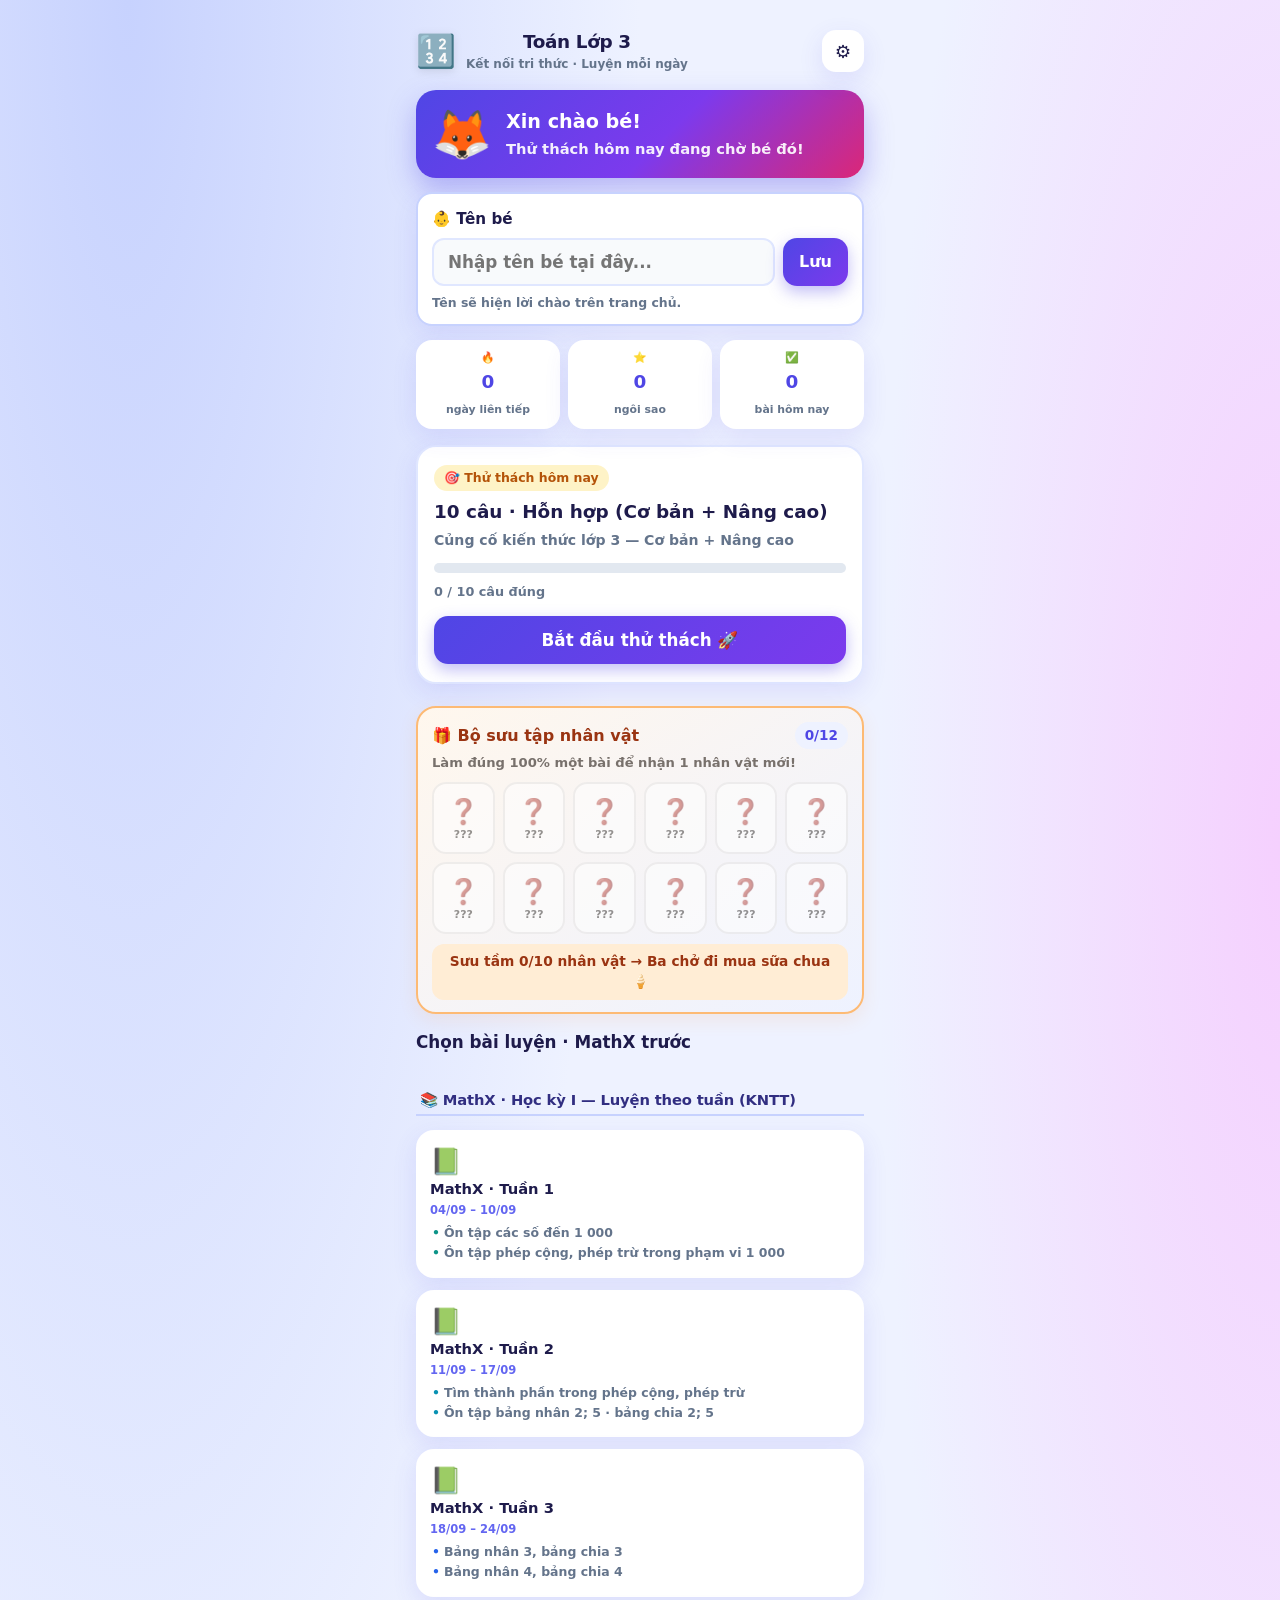
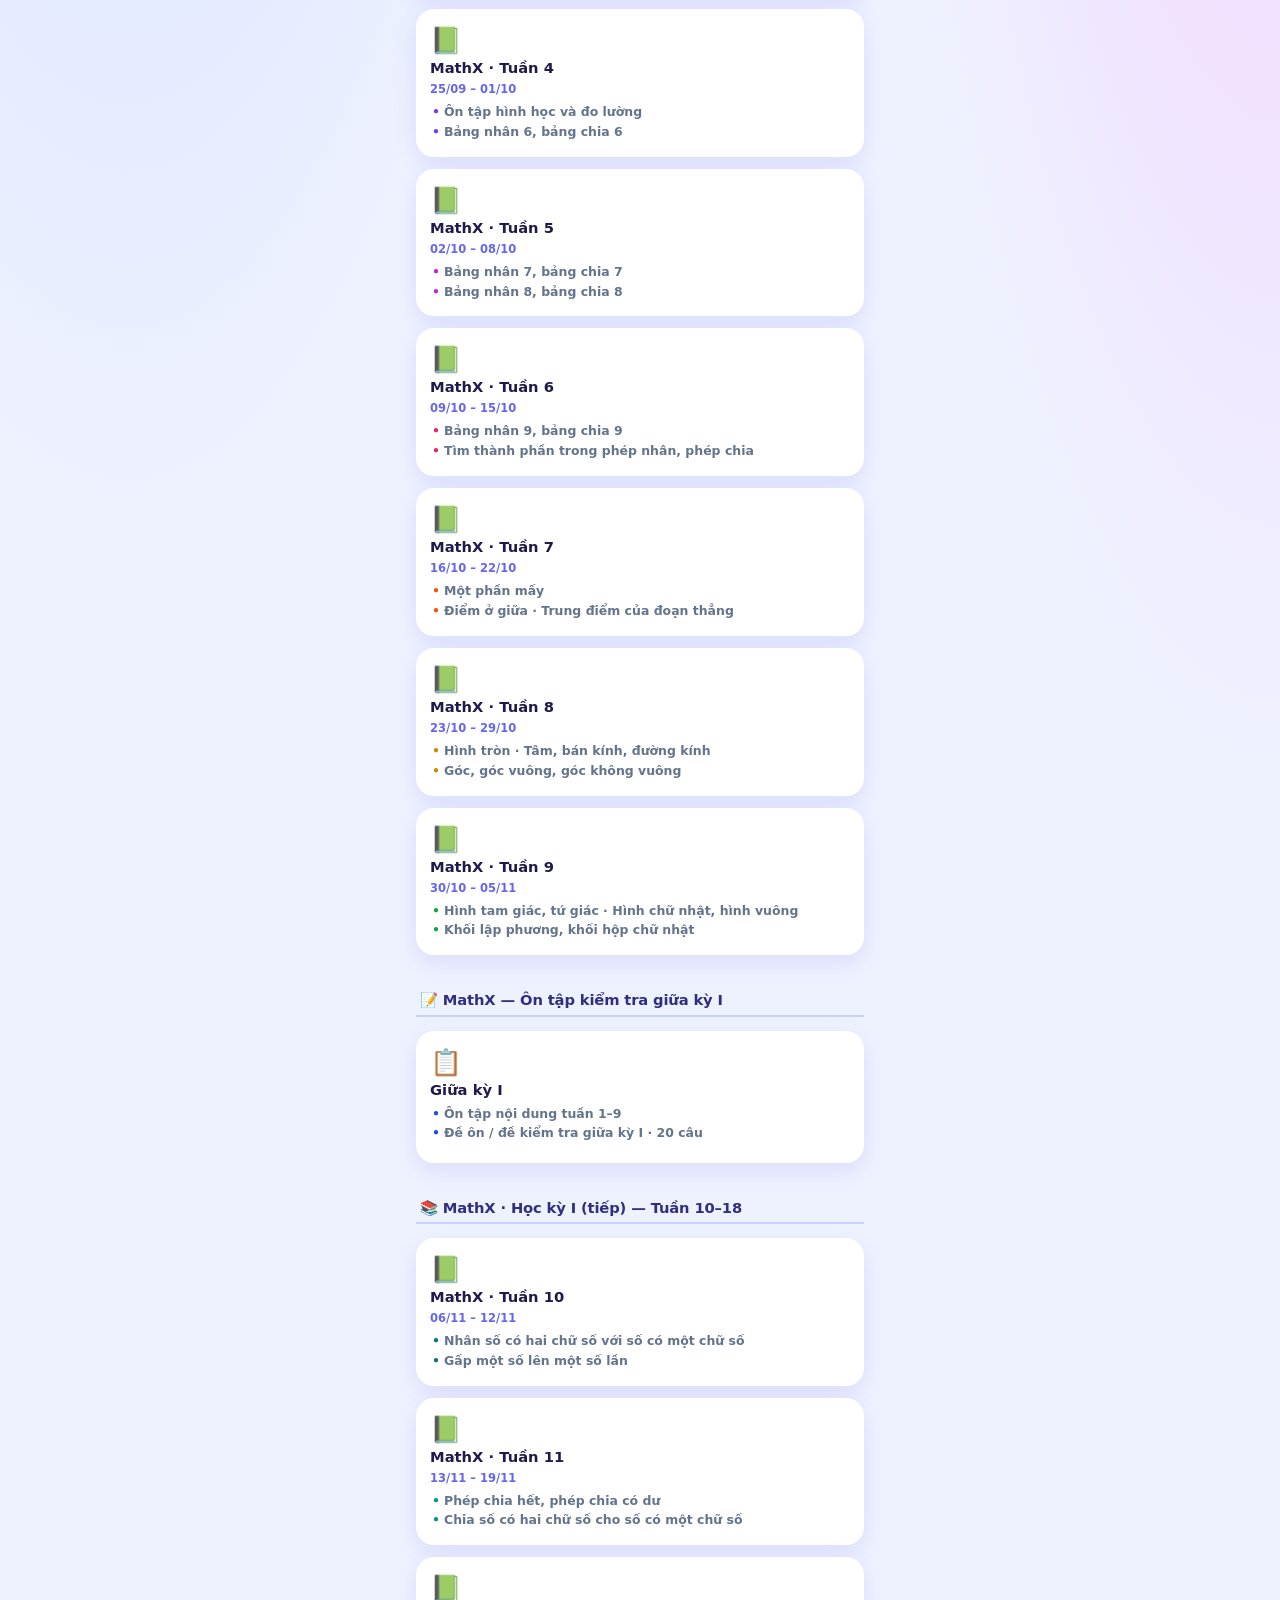
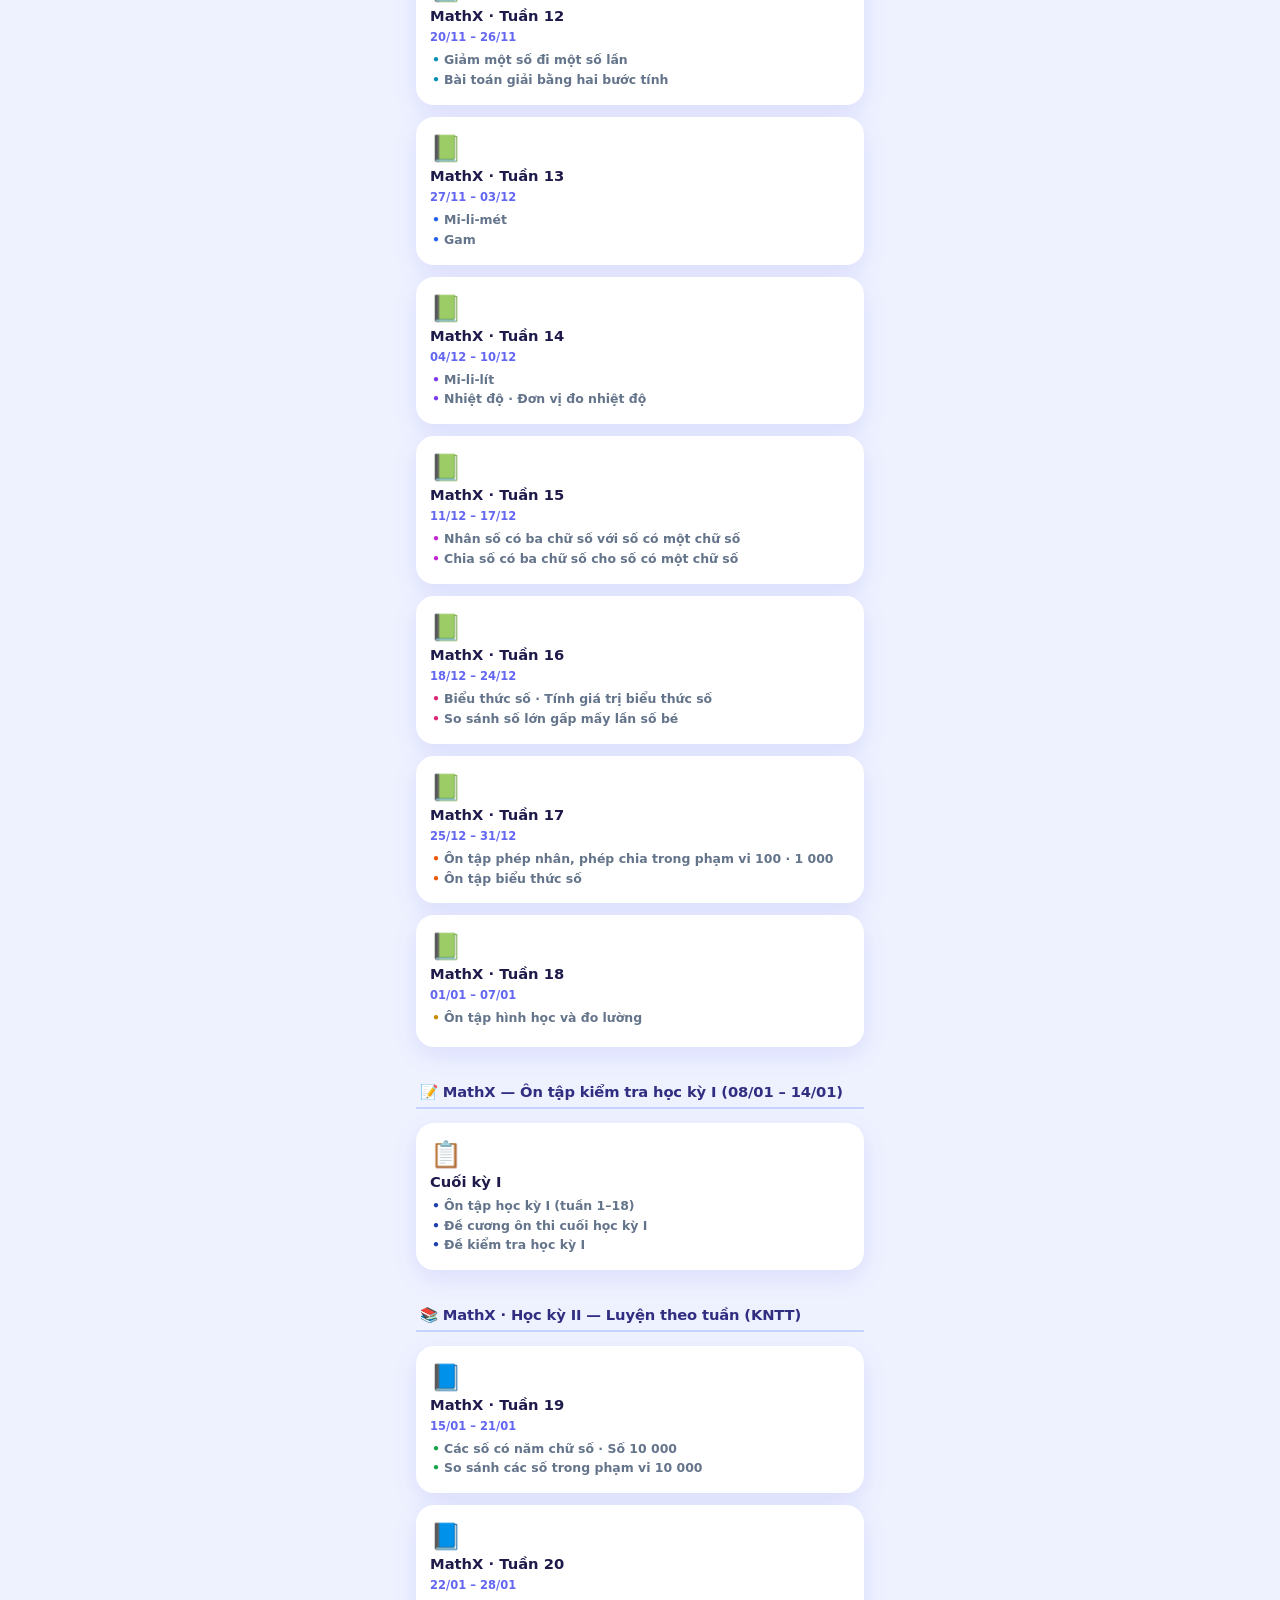
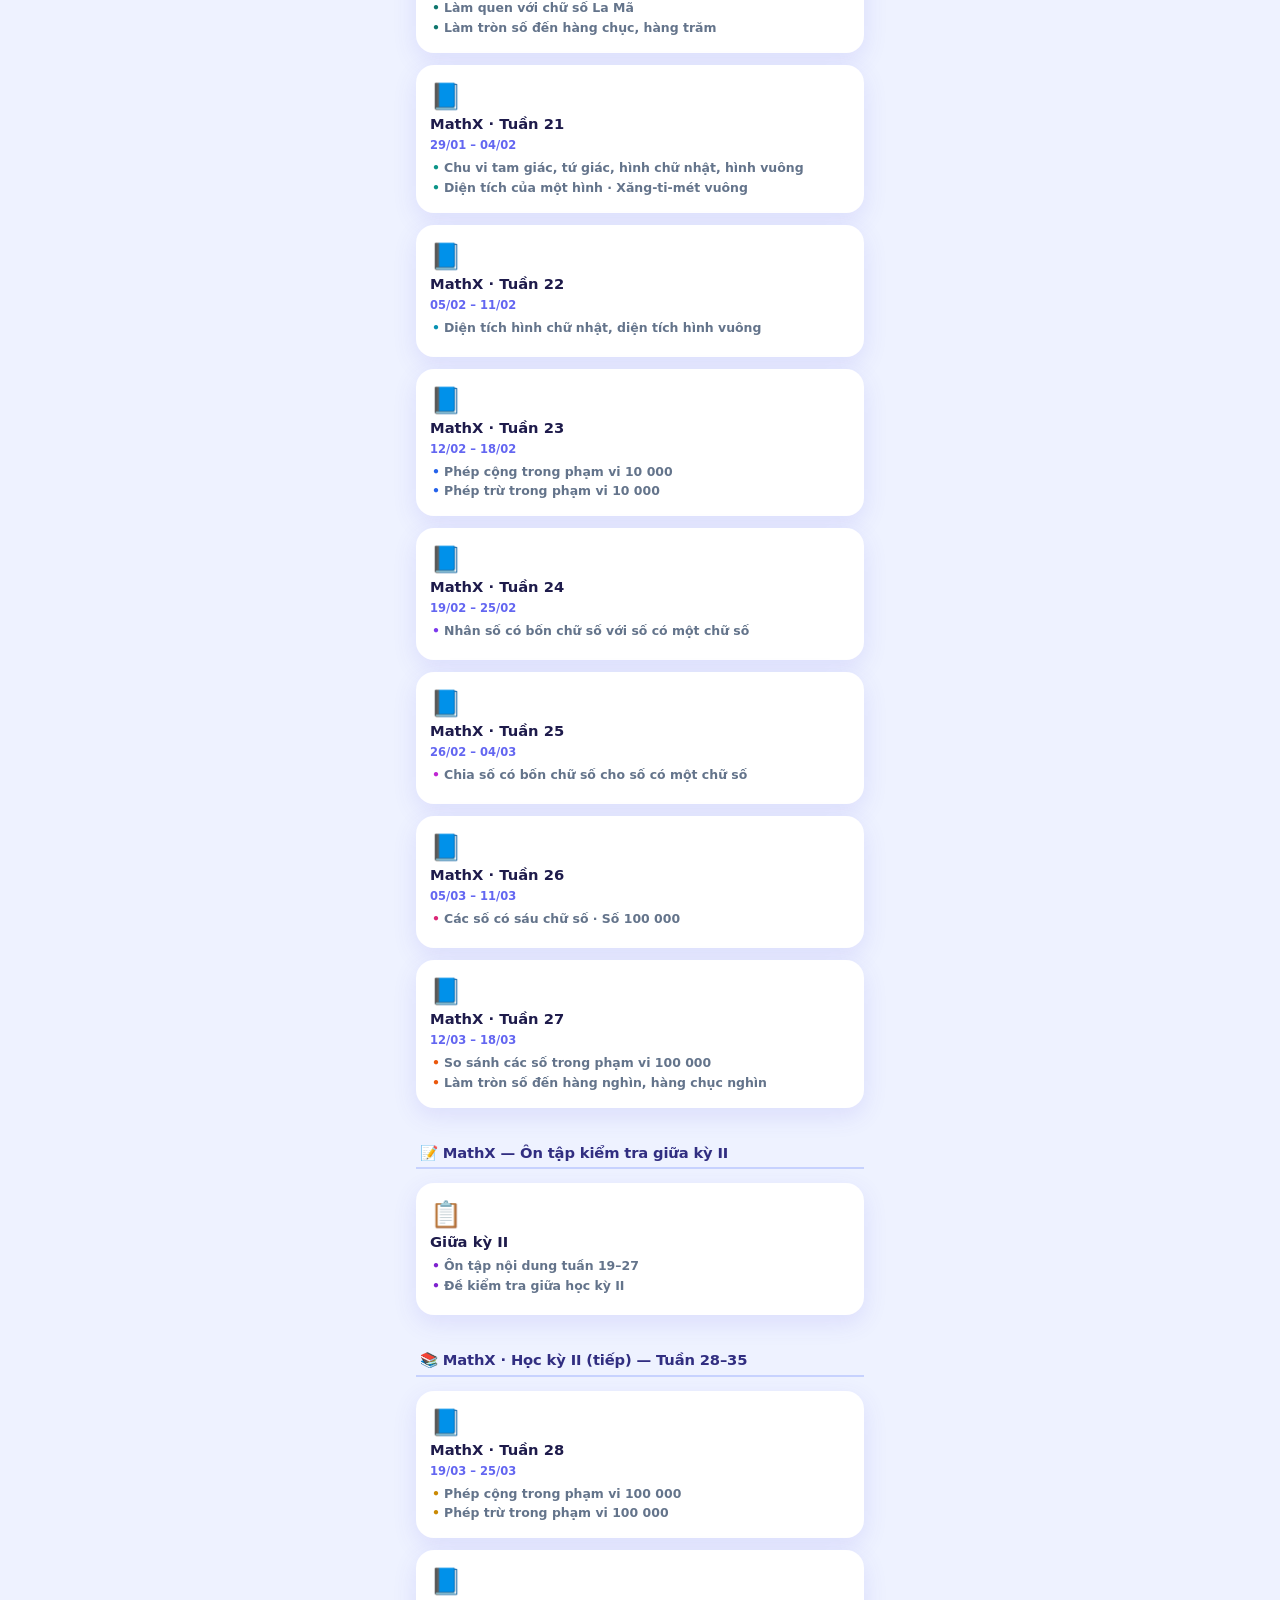
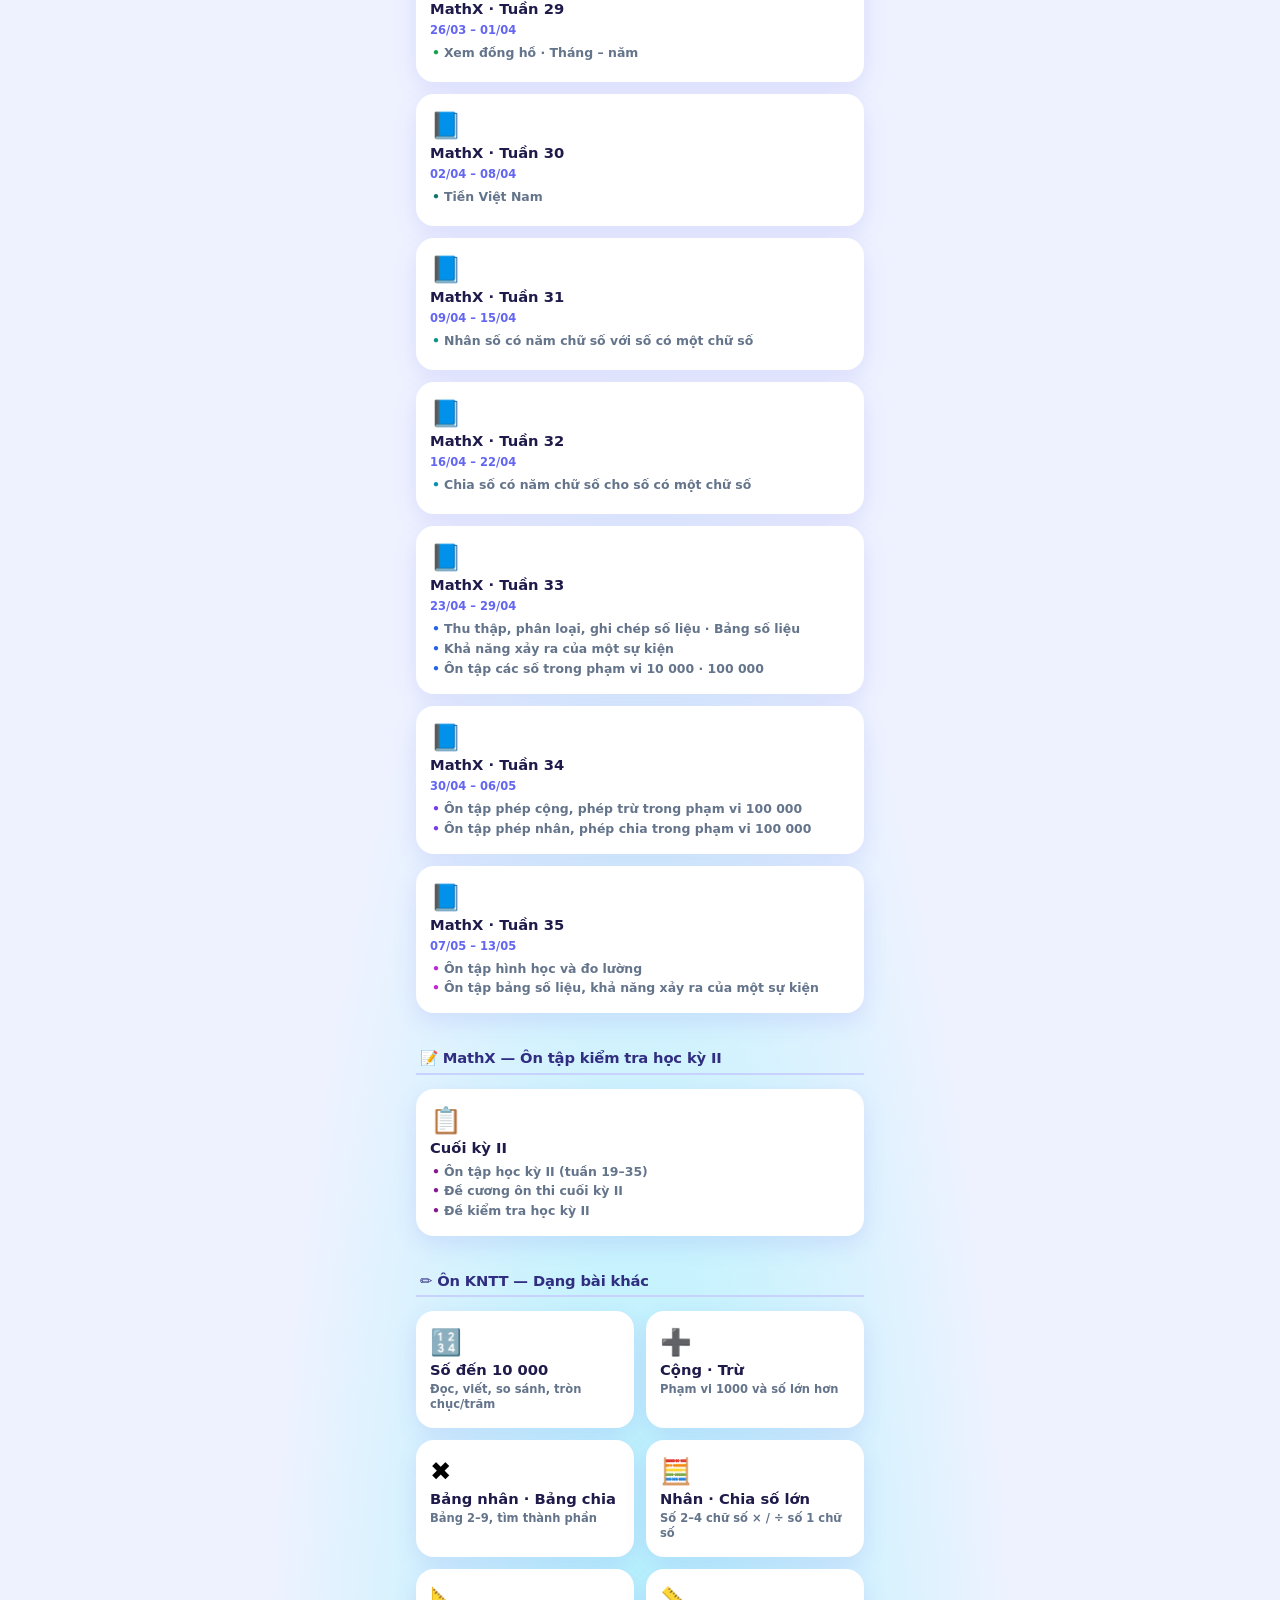
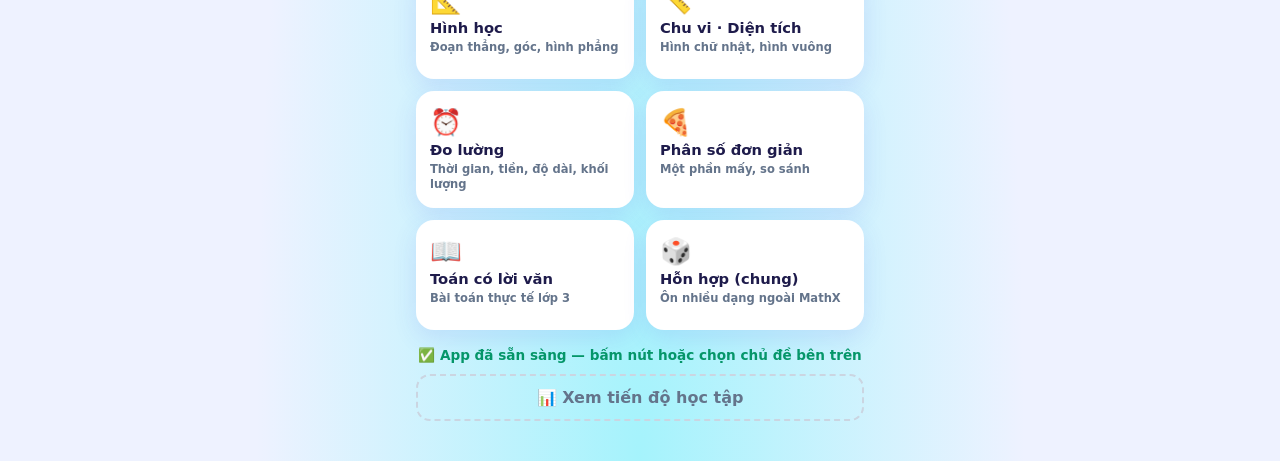
==== ToanLop3.html @ f25f2e50 "Them hinh MathX ro hon + thuong nhan vat 100% - Hinh thoi det ngang, vuong co dau goc — tranh nham 2" ====
<!DOCTYPE html>
<html lang="vi">
<head>
  <meta charset="UTF-8" />
  <meta name="viewport" content="width=device-width, initial-scale=1.0, maximum-scale=1.0, user-scalable=no" />
  <meta name="theme-color" content="#4F46E5" />
  <title>Toán Lớp 3 — Kết Nối Tri Thức</title>
  <style>
/* Toán Lớp 3 — Kết nối tri thức · UI vui cho trẻ */
:root {
  --bg: #EEF2FF;
  --bg2: #FDF4FF;
  --card: #FFFFFF;
  --text: #1E1B4B;
  --muted: #64748B;
  --primary: #4F46E5;
  --primary-2: #7C3AED;
  --ok: #059669;
  --ok-bg: #D1FAE5;
  --bad: #DC2626;
  --bad-bg: #FEE2E2;
  --star: #F59E0B;
  --shadow: 0 8px 24px rgba(79, 70, 229, 0.12);
  --radius: 20px;
  --font: "Nunito", system-ui, sans-serif;
}

*,
*::before,
*::after {
  box-sizing: border-box;
  margin: 0;
  padding: 0;
}

html {
  font-size: 16px;
  -webkit-tap-highlight-color: transparent;
}

body {
  font-family: var(--font);
  color: var(--text);
  min-height: 100dvh;
  background:
    radial-gradient(ellipse 80% 50% at 10% 0%, #C7D2FE 0%, transparent 50%),
    radial-gradient(ellipse 70% 40% at 100% 10%, #F5D0FE 0%, transparent 45%),
    radial-gradient(ellipse 60% 40% at 50% 100%, #A5F3FC 0%, transparent 50%),
    var(--bg);
  line-height: 1.45;
}

#app {
  max-width: 480px;
  margin: 0 auto;
  padding: 12px 16px 40px;
  min-height: 100dvh;
}

.screen {
  display: none;
  animation: fadeIn 0.28s ease;
}

.screen.active {
  display: block;
}

@keyframes fadeIn {
  from { opacity: 0; transform: translateY(8px); }
  to { opacity: 1; transform: none; }
}

/* Top bar */
.top-bar {
  display: flex;
  align-items: center;
  justify-content: space-between;
  gap: 10px;
  margin-bottom: 16px;
  padding-top: 4px;
}

.brand {
  display: flex;
  align-items: center;
  gap: 10px;
}

.brand-icon {
  font-size: 2rem;
  filter: drop-shadow(0 2px 4px rgba(0,0,0,0.1));
}

.brand h1 {
  font-size: 1.25rem;
  font-weight: 900;
  letter-spacing: -0.02em;
}

.subtitle {
  font-size: 0.75rem;
  color: var(--muted);
  font-weight: 700;
}

.top-bar h1 {
  font-size: 1.15rem;
  font-weight: 800;
  text-align: center;
  flex: 1;
}

.spacer { width: 40px; }

.icon-btn {
  width: 42px;
  height: 42px;
  border: none;
  border-radius: 14px;
  background: var(--card);
  box-shadow: var(--shadow);
  font-size: 1.15rem;
  cursor: pointer;
  display: grid;
  place-items: center;
  transition: transform 0.15s;
  color: var(--text);
  font-weight: 800;
  font-family: inherit;
}

.icon-btn:active { transform: scale(0.94); }
.icon-btn.back { font-size: 1.3rem; }

/* Hero */
.hero-card {
  display: flex;
  align-items: center;
  gap: 14px;
  background: linear-gradient(135deg, #4F46E5 0%, #7C3AED 55%, #DB2777 100%);
  color: #fff;
  border-radius: var(--radius);
  padding: 18px 16px;
  box-shadow: 0 12px 28px rgba(79, 70, 229, 0.35);
  margin-bottom: 14px;
}

.hero-mascot {
  font-size: 3rem;
  line-height: 1;
  animation: bounce 2.5s ease infinite;
}

@keyframes bounce {
  0%, 100% { transform: translateY(0); }
  50% { transform: translateY(-6px); }
}

.greeting {
  font-size: 1.2rem;
  font-weight: 900;
}

.hero-msg {
  font-size: 0.92rem;
  opacity: 0.92;
  font-weight: 600;
  margin-top: 2px;
}

/* Name on home */
.name-card {
  background: var(--card);
  border-radius: 16px;
  padding: 14px 14px 12px;
  box-shadow: var(--shadow);
  margin-bottom: 14px;
  border: 2px solid #C7D2FE;
}

.name-card label {
  display: block;
  font-weight: 900;
  font-size: 0.95rem;
  margin-bottom: 8px;
}

.name-row {
  display: flex;
  gap: 8px;
  align-items: stretch;
}

.name-row input {
  flex: 1;
  min-width: 0;
  font-family: inherit;
  font-size: 1.05rem;
  font-weight: 800;
  padding: 12px 14px;
  border-radius: 12px;
  border: 2px solid #E0E7FF;
  outline: none;
  background: #F8FAFC;
  color: var(--text);
}

.name-row input:focus {
  border-color: var(--primary);
  box-shadow: 0 0 0 3px rgba(79, 70, 229, 0.15);
}

.name-row .btn {
  flex-shrink: 0;
  padding: 12px 16px;
  white-space: nowrap;
}

.name-hint {
  margin-top: 8px;
  font-size: 0.78rem;
  font-weight: 600;
  color: var(--muted);
}

.boot-error {
  position: fixed;
  left: 12px;
  right: 12px;
  bottom: 12px;
  z-index: 300;
  background: #FEE2E2;
  color: #991B1B;
  border: 2px solid #FCA5A5;
  border-radius: 14px;
  padding: 14px 16px;
  font-weight: 800;
  font-size: 0.9rem;
  box-shadow: var(--shadow);
}

/* Stats */
.stats-row {
  display: grid;
  grid-template-columns: repeat(3, 1fr);
  gap: 8px;
  margin-bottom: 16px;
}

.stat-chip {
  background: var(--card);
  border-radius: 16px;
  padding: 10px 8px;
  display: flex;
  flex-direction: column;
  align-items: center;
  text-align: center;
  gap: 4px;
  box-shadow: var(--shadow);
}

.stat-emoji { font-size: 1.25rem; }

.stat-chip strong {
  display: block;
  font-size: 1.15rem;
  font-weight: 900;
  color: var(--primary);
}

.stat-chip span {
  font-size: 0.68rem;
  color: var(--muted);
  font-weight: 700;
}

/* Daily */
.daily-card {
  background: var(--card);
  border-radius: var(--radius);
  padding: 18px 16px;
  box-shadow: var(--shadow);
  margin-bottom: 22px;
  border: 2px solid #E0E7FF;
}

.daily-badge {
  display: inline-block;
  background: #FEF3C7;
  color: #B45309;
  font-size: 0.78rem;
  font-weight: 800;
  padding: 4px 10px;
  border-radius: 999px;
  margin-bottom: 8px;
}

.daily-card h2 {
  font-size: 1.15rem;
  font-weight: 900;
  margin-bottom: 4px;
}

.daily-card > p {
  color: var(--muted);
  font-size: 0.88rem;
  font-weight: 600;
  margin-bottom: 12px;
}

.daily-progress {
  margin-bottom: 14px;
}

.daily-progress .bar,
.q-progress .bar,
.tp-bar {
  height: 10px;
  background: #E2E8F0;
  border-radius: 999px;
  overflow: hidden;
  margin-bottom: 6px;
}

.daily-progress .fill,
.q-progress .fill,
.tp-bar .fill {
  height: 100%;
  background: linear-gradient(90deg, #4F46E5, #A855F7);
  border-radius: 999px;
  transition: width 0.35s ease;
}

.daily-progress span {
  font-size: 0.8rem;
  font-weight: 700;
  color: var(--muted);
}

/* Buttons */
.btn {
  font-family: inherit;
  font-weight: 800;
  border: none;
  border-radius: 14px;
  cursor: pointer;
  transition: transform 0.12s, box-shadow 0.12s;
  padding: 12px 18px;
  font-size: 1rem;
}

.btn:active { transform: scale(0.97); }

.btn-primary {
  background: linear-gradient(135deg, var(--primary), var(--primary-2));
  color: #fff;
  box-shadow: 0 6px 16px rgba(79, 70, 229, 0.35);
}

.btn-secondary {
  background: #E0E7FF;
  color: var(--primary);
}

.btn-ghost {
  background: transparent;
  color: var(--muted);
  border: 2px dashed #CBD5E1;
}

.btn-ghost.danger { color: var(--bad); border-color: #FECACA; margin-top: 20px; }

.btn-lg { padding: 14px 20px; font-size: 1.05rem; width: 100%; }
.btn-block { width: 100%; }

/* Topics */
.section-title {
  font-size: 1.05rem;
  font-weight: 900;
  margin-bottom: 12px;
}

.topic-grid {
  display: grid;
  grid-template-columns: 1fr 1fr;
  gap: 10px;
  margin-bottom: 16px;
}

.topic-section {
  margin: 8px 0 2px;
  padding-top: 6px;
}

.topic-section-title {
  font-size: 0.92rem;
  font-weight: 900;
  color: #312E81;
  letter-spacing: -0.01em;
  padding: 8px 4px 4px;
  border-bottom: 2px solid #C7D2FE;
}

.topic-card {
  background: var(--card);
  border: 2px solid transparent;
  border-radius: 18px;
  padding: 14px 12px;
  text-align: left;
  cursor: pointer;
  box-shadow: var(--shadow);
  font-family: inherit;
  transition: transform 0.15s, border-color 0.15s;
  display: flex;
  flex-direction: column;
  gap: 4px;
  min-height: 110px;
}

.topic-card-mathx {
  min-height: 132px;
  grid-column: 1 / -1;
}

.topic-dates {
  font-size: 0.72rem;
  font-weight: 800;
  color: #6366F1;
  margin-top: 2px;
}

.topic-content {
  list-style: none;
  margin: 4px 0 0;
  padding: 0;
  display: flex;
  flex-direction: column;
  gap: 3px;
}

.topic-content li {
  font-size: 0.78rem;
  font-weight: 700;
  color: var(--muted);
  line-height: 1.35;
  padding-left: 14px;
  position: relative;
}

.topic-content li::before {
  content: "•";
  position: absolute;
  left: 2px;
  color: var(--accent, var(--primary));
  font-weight: 900;
}

.topic-card:hover {
  border-color: var(--accent, var(--primary));
  transform: translateY(-2px);
}

.topic-card:active { transform: scale(0.98); }

.topic-emoji { font-size: 1.6rem; }
.topic-name {
  font-size: 0.92rem;
  font-weight: 900;
  color: var(--text);
}
.topic-desc {
  font-size: 0.72rem;
  color: var(--muted);
  font-weight: 600;
  line-height: 1.3;
}

/* Difficulty */
.screen-hint {
  text-align: center;
  color: var(--muted);
  font-weight: 700;
  margin-bottom: 16px;
}

.diff-cards {
  display: flex;
  flex-direction: column;
  gap: 14px;
  margin-bottom: 18px;
}

.diff-card {
  background: var(--card);
  border: 3px solid transparent;
  border-radius: var(--radius);
  padding: 20px 18px;
  text-align: left;
  cursor: pointer;
  box-shadow: var(--shadow);
  font-family: inherit;
  transition: transform 0.15s, border-color 0.15s;
}

.diff-card.basic { border-color: #A7F3D0; }
.diff-card.advanced { border-color: #FBCFE8; }

.diff-card:hover { transform: translateY(-2px); }
.diff-card:active { transform: scale(0.98); }

.diff-emoji { font-size: 2rem; display: block; margin-bottom: 6px; }

.diff-card h2 {
  font-size: 1.35rem;
  font-weight: 900;
  margin-bottom: 6px;
}

.diff-card.basic h2 { color: #059669; }
.diff-card.advanced h2 { color: #DB2777; }

.diff-card > p {
  color: var(--muted);
  font-size: 0.9rem;
  font-weight: 600;
  margin-bottom: 10px;
}

.diff-card ul {
  list-style: none;
  margin-bottom: 12px;
}

.diff-card li {
  font-size: 0.85rem;
  font-weight: 700;
  padding: 3px 0;
  color: var(--text);
}

.diff-card li::before {
  content: "✓ ";
  color: var(--ok);
  font-weight: 900;
}

.diff-cta {
  display: inline-block;
  font-weight: 900;
  font-size: 0.95rem;
  color: var(--primary);
}

.count-picker {
  background: var(--card);
  border-radius: 16px;
  padding: 14px 16px;
  display: flex;
  align-items: center;
  justify-content: space-between;
  gap: 12px;
  box-shadow: var(--shadow);
  font-weight: 800;
  font-size: 0.9rem;
}

.count-picker select {
  font-family: inherit;
  font-weight: 800;
  font-size: 0.9rem;
  padding: 8px 12px;
  border-radius: 10px;
  border: 2px solid #E0E7FF;
  background: #F8FAFC;
  color: var(--text);
}

/* Practice */
.practice-bar {
  margin-bottom: 12px;
}

.practice-meta {
  flex: 1;
  min-width: 0;
}

.practice-meta #practice-label {
  display: block;
  font-size: 0.78rem;
  font-weight: 800;
  color: var(--muted);
  margin-bottom: 4px;
}

.q-progress {
  display: flex;
  align-items: center;
  gap: 8px;
}

.q-progress .bar { flex: 1; margin-bottom: 0; }

#q-counter {
  font-size: 0.78rem;
  font-weight: 800;
  color: var(--muted);
  white-space: nowrap;
}

.score-pill {
  background: #FEF3C7;
  color: #B45309;
  font-weight: 900;
  font-size: 0.9rem;
  padding: 8px 12px;
  border-radius: 999px;
  white-space: nowrap;
}

.question-card {
  background: var(--card);
  border-radius: 24px;
  padding: 22px 18px;
  box-shadow: var(--shadow);
  border: 2px solid #E0E7FF;
}

.question-card.pop {
  animation: popIn 0.35s ease;
}

@keyframes popIn {
  0% { transform: scale(0.96); opacity: 0.6; }
  100% { transform: scale(1); opacity: 1; }
}

.question-card.shake {
  animation: shake 0.4s ease;
}

@keyframes shake {
  0%, 100% { transform: translateX(0); }
  25% { transform: translateX(-6px); }
  75% { transform: translateX(6px); }
}

.q-topic-tag {
  display: inline-block;
  background: #EEF2FF;
  color: var(--primary);
  font-size: 0.75rem;
  font-weight: 800;
  padding: 4px 10px;
  border-radius: 999px;
  margin-bottom: 12px;
}

.q-text {
  font-size: 1.2rem;
  font-weight: 800;
  line-height: 1.5;
  margin-bottom: 14px;
}

/* Hình minh họa — căn giữa, dễ xem trên iPad/điện thoại; không che đáp án */
.q-visual {
  display: flex;
  flex-direction: column;
  align-items: center;
  justify-content: center;
  margin: 4px auto 18px;
  width: 100%;
  max-width: 440px;
  padding: 0 4px;
}

.q-visual[hidden] {
  display: none !important;
}

.q-visual > .geo-fig,
.q-visual > .geo-fig-pair {
  width: 100%;
}

.geo-fig {
  background: linear-gradient(180deg, #FFFFFF 0%, #EEF2FF 100%);
  border: 2px solid #C7D2FE;
  border-radius: 18px;
  padding: 12px 10px 14px;
  overflow: visible;
  box-shadow: 0 6px 18px rgba(79, 70, 229, 0.08);
}

.geo-fig svg {
  display: block;
  width: 100%;
  max-width: 100%;
  height: auto;
  max-height: min(52vh, 340px);
  margin: 0 auto;
  overflow: visible;
}

.geo-fig.mini {
  flex: 1;
  min-width: 0;
}

.geo-fig.mini svg {
  max-height: 160px;
}

.geo-fig-pair {
  display: flex;
  gap: 10px;
  align-items: stretch;
  width: 100%;
}

.geo-fig-pair .geo-fig {
  flex: 1;
}

/* iPad / màn rộng: hình to hơn một chút */
@media (min-width: 700px) {
  .q-visual {
    max-width: 480px;
  }
  .geo-fig svg {
    max-height: min(48vh, 380px);
  }
}

.mc-grid {
  display: grid;
  grid-template-columns: 1fr 1fr;
  gap: 10px;
}

.opt-btn {
  font-family: inherit;
  font-weight: 800;
  font-size: 1.05rem;
  padding: 16px 12px;
  border-radius: 16px;
  border: 3px solid #E2E8F0;
  background: #F8FAFC;
  color: var(--text);
  cursor: pointer;
  transition: border-color 0.15s, background 0.15s, transform 0.1s;
  min-height: 56px;
}

.opt-btn:hover:not(:disabled) {
  border-color: var(--primary);
  background: #EEF2FF;
}

.opt-btn:active:not(:disabled) { transform: scale(0.97); }

.opt-btn.selected {
  border-color: var(--primary);
  background: #E0E7FF;
}

.opt-btn.correct {
  border-color: var(--ok);
  background: var(--ok-bg);
  color: #065F46;
}

.opt-btn.wrong {
  border-color: var(--bad);
  background: var(--bad-bg);
  color: #991B1B;
}

.opt-btn:disabled { cursor: default; }

.input-area {
  display: flex;
  flex-direction: column;
  gap: 12px;
}

.input-area input {
  font-family: inherit;
  font-size: 1.4rem;
  font-weight: 800;
  text-align: center;
  padding: 16px;
  border-radius: 16px;
  border: 3px solid #E0E7FF;
  background: #F8FAFC;
  color: var(--text);
  outline: none;
  width: 100%;
}

.input-area input:focus {
  border-color: var(--primary);
  box-shadow: 0 0 0 4px rgba(79, 70, 229, 0.15);
}

.feedback {
  margin-top: 14px;
  padding: 14px 14px 12px;
  border-radius: 14px;
  font-size: 0.92rem;
  font-weight: 700;
  line-height: 1.45;
}

.feedback.ok {
  background: var(--ok-bg);
  color: #065F46;
}

.feedback.bad {
  background: var(--bad-bg);
  color: #991B1B;
}

.feedback .fb-head {
  margin-bottom: 8px;
}

.feedback .fb-head em {
  font-style: normal;
  font-size: 1.1em;
  padding: 2px 8px;
  border-radius: 8px;
  background: rgba(255, 255, 255, 0.55);
}

.solve-box {
  margin-top: 4px;
  padding: 10px 12px;
  border-radius: 12px;
  background: rgba(255, 255, 255, 0.65);
  border: 1px dashed rgba(0, 0, 0, 0.08);
}

.solve-title {
  font-size: 0.88rem;
  font-weight: 900;
  margin-bottom: 8px;
  color: #4338CA;
}

.solve-steps {
  margin: 0 0 0 1.15rem;
  padding: 0;
}

.solve-steps li {
  margin-bottom: 6px;
  font-weight: 700;
  font-size: 0.9rem;
  line-height: 1.45;
  color: #1E1B4B;
}

.solve-tip {
  margin-top: 10px;
  padding-top: 8px;
  border-top: 1px dashed #C7D2FE;
  font-size: 0.85rem;
  font-weight: 700;
  color: #5B21B6;
  line-height: 1.4;
}

.solve-plain {
  font-weight: 700;
  color: #1E1B4B;
  margin: 0;
}

#btn-check,
#btn-next {
  margin-top: 14px;
}

.encourage {
  text-align: center;
  margin-top: 16px;
  font-weight: 800;
  font-size: 1.05rem;
  color: var(--primary-2);
  min-height: 1.5em;
}

/* Report button + modal */
.btn-report {
  display: block;
  width: 100%;
  margin-top: 12px;
  padding: 10px 12px;
  border: 2px dashed #FECACA;
  border-radius: 12px;
  background: #FEF2F2;
  color: #B91C1C;
  font-family: inherit;
  font-weight: 800;
  font-size: 0.88rem;
  cursor: pointer;
  transition: background 0.15s, transform 0.1s;
}

.btn-report:active {
  transform: scale(0.98);
}

.btn-report:disabled {
  opacity: 0.6;
  cursor: default;
}

.report-modal {
  position: fixed;
  inset: 0;
  z-index: 400;
  background: rgba(30, 27, 75, 0.45);
  display: flex;
  align-items: flex-end;
  justify-content: center;
  padding: 16px;
}

.report-modal[hidden] {
  display: none !important;
}

.report-dialog {
  width: 100%;
  max-width: 440px;
  background: #fff;
  border-radius: 20px 20px 16px 16px;
  padding: 20px 18px 16px;
  box-shadow: 0 16px 40px rgba(0, 0, 0, 0.2);
  max-height: 90vh;
  overflow-y: auto;
  animation: fadeIn 0.25s ease;
}

.report-dialog h2 {
  font-size: 1.15rem;
  font-weight: 900;
  margin-bottom: 6px;
}

.report-hint {
  font-size: 0.88rem;
  font-weight: 700;
  color: var(--muted);
  margin-bottom: 10px;
}

.report-q-preview {
  font-size: 0.9rem;
  font-weight: 800;
  background: #EEF2FF;
  border-radius: 12px;
  padding: 10px 12px;
  margin-bottom: 12px;
  color: #312E81;
  line-height: 1.4;
  max-height: 5.5em;
  overflow: hidden;
}

.report-label {
  display: block;
  font-weight: 900;
  font-size: 0.85rem;
  margin-bottom: 6px;
}

.report-reasons {
  display: flex;
  flex-direction: column;
  gap: 6px;
  margin-bottom: 12px;
}

.report-reason {
  display: flex;
  align-items: flex-start;
  gap: 8px;
  font-weight: 700;
  font-size: 0.85rem;
  padding: 8px 10px;
  border-radius: 10px;
  background: #F8FAFC;
  border: 2px solid #E2E8F0;
  cursor: pointer;
}

.report-reason:has(input:checked) {
  border-color: #818CF8;
  background: #EEF2FF;
}

.report-reason input {
  margin-top: 2px;
  accent-color: var(--primary);
}

#report-note {
  width: 100%;
  font-family: inherit;
  font-weight: 700;
  font-size: 0.9rem;
  padding: 10px 12px;
  border-radius: 12px;
  border: 2px solid #E0E7FF;
  resize: vertical;
  margin-bottom: 12px;
  outline: none;
}

#report-note:focus {
  border-color: var(--primary);
}

.report-actions {
  display: grid;
  grid-template-columns: 1fr 1.4fr;
  gap: 8px;
}

.report-status {
  margin-top: 10px;
  font-size: 0.85rem;
  font-weight: 800;
  text-align: center;
  color: #059669;
}

.report-status.err {
  color: #DC2626;
}

/* Result */
#screen-result {
  padding-top: 24px;
}

.result-card {
  background: var(--card);
  border-radius: 28px;
  padding: 32px 20px;
  text-align: center;
  box-shadow: var(--shadow);
  border: 2px solid #E0E7FF;
}

.result-emoji {
  font-size: 4rem;
  line-height: 1;
  margin-bottom: 8px;
  animation: bounce 1.5s ease infinite;
}

.result-card h1 {
  font-size: 1.8rem;
  font-weight: 900;
  margin-bottom: 6px;
}

#result-msg {
  color: var(--muted);
  font-weight: 700;
  margin-bottom: 20px;
}

.result-stats {
  display: grid;
  grid-template-columns: repeat(4, 1fr);
  gap: 8px;
  margin-bottom: 16px;
}

.result-stats div {
  background: #F1F5F9;
  border-radius: 14px;
  padding: 10px 4px;
}

.result-stats strong {
  display: block;
  font-size: 1.15rem;
  font-weight: 900;
  color: var(--primary);
}

.result-stats span {
  font-size: 0.68rem;
  font-weight: 700;
  color: var(--muted);
}

.result-stars-row {
  font-size: 2rem;
  letter-spacing: 6px;
  margin-bottom: 22px;
}

.result-actions {
  display: flex;
  flex-direction: column;
  gap: 10px;
}

.result-email-status {
  font-size: 0.82rem;
  font-weight: 700;
  color: var(--muted);
  margin: 0 0 14px;
  line-height: 1.4;
  padding: 0 4px;
}

/* Progress */
.progress-summary {
  display: grid;
  grid-template-columns: 1fr 1fr;
  gap: 10px;
  margin-bottom: 20px;
}

.psum-card {
  background: var(--card);
  border-radius: 16px;
  padding: 14px;
  text-align: center;
  box-shadow: var(--shadow);
  display: flex;
  flex-direction: column;
  gap: 2px;
}

.psum-card span { font-size: 1.3rem; }
.psum-card strong {
  font-size: 1.4rem;
  font-weight: 900;
  color: var(--primary);
}
.psum-card em {
  font-style: normal;
  font-size: 0.75rem;
  font-weight: 700;
  color: var(--muted);
}

.topic-progress-list {
  display: flex;
  flex-direction: column;
  gap: 10px;
  margin-bottom: 8px;
}

.tp-row {
  background: var(--card);
  border-radius: 16px;
  padding: 12px 14px;
  box-shadow: var(--shadow);
  display: grid;
  grid-template-columns: auto 1fr;
  grid-template-rows: auto auto;
  gap: 4px 10px;
  align-items: center;
}

.tp-emoji {
  font-size: 1.4rem;
  grid-row: 1 / 3;
}

.tp-info strong {
  display: block;
  font-size: 0.92rem;
  font-weight: 900;
}

.tp-info span {
  font-size: 0.72rem;
  color: var(--muted);
  font-weight: 700;
}

.tp-bar {
  grid-column: 2;
  margin-bottom: 0;
  margin-top: 4px;
}

/* Settings */
.settings-card {
  background: var(--card);
  border-radius: 18px;
  padding: 18px 16px;
  box-shadow: var(--shadow);
  margin-bottom: 12px;
}

.settings-card label {
  display: block;
  font-weight: 800;
  margin-bottom: 8px;
  font-size: 0.95rem;
}

.settings-card input[type="text"] {
  width: 100%;
  font-family: inherit;
  font-size: 1.1rem;
  font-weight: 800;
  padding: 12px 14px;
  border-radius: 12px;
  border: 2px solid #E0E7FF;
  outline: none;
}

.settings-card input[type="text"]:focus {
  border-color: var(--primary);
}

.settings-card .hint {
  margin-top: 8px;
  font-size: 0.8rem;
  color: var(--muted);
  font-weight: 600;
}

.check-row {
  display: flex !important;
  align-items: center;
  gap: 10px;
  cursor: pointer;
  margin-bottom: 0 !important;
}

.check-row input {
  width: 20px;
  height: 20px;
  accent-color: var(--primary);
}

.about-card {
  background: linear-gradient(135deg, #EEF2FF, #FDF4FF);
  border-radius: 18px;
  padding: 18px 16px;
  margin-top: 8px;
}

.about-card h3 {
  font-weight: 900;
  margin-bottom: 8px;
}

.about-card p {
  font-size: 0.88rem;
  font-weight: 600;
  color: var(--muted);
  margin-bottom: 6px;
}

/* Toast */
.toast {
  position: fixed;
  bottom: 24px;
  left: 50%;
  transform: translateX(-50%) translateY(20px);
  background: var(--text);
  color: #fff;
  font-weight: 800;
  font-size: 0.9rem;
  padding: 12px 20px;
  border-radius: 999px;
  opacity: 0;
  transition: opacity 0.25s, transform 0.25s;
  z-index: 100;
  pointer-events: none;
  max-width: 90vw;
  text-align: center;
}

.toast.show {
  opacity: 1;
  transform: translateX(-50%) translateY(0);
}

/* Confetti */
.confetti-wrap {
  pointer-events: none;
  position: fixed;
  inset: 0;
  z-index: 200;
  overflow: hidden;
}

.confetti {
  position: absolute;
  top: 40%;
  width: 10px;
  height: 10px;
  border-radius: 2px;
  background: hsl(var(--h), 80%, 55%);
  animation: confetti-fall var(--d) ease-out forwards;
}

@keyframes confetti-fall {
  0% {
    transform: translate(0, 0) rotate(0deg);
    opacity: 1;
  }
  100% {
    transform: translate(var(--x), 180px) rotate(360deg);
    opacity: 0;
  }
}

/* —— Bộ sưu tập nhân vật —— */
.char-collection {
  background: linear-gradient(145deg, #FFF7ED 0%, #EEF2FF 100%);
  border: 2px solid #FDBA74;
  border-radius: 20px;
  padding: 14px 14px 12px;
  margin: 12px 0 16px;
  box-shadow: 0 6px 18px rgba(251, 146, 60, 0.12);
}

.char-head {
  display: flex;
  align-items: center;
  justify-content: space-between;
  gap: 8px;
  margin-bottom: 4px;
}

.char-head h3 {
  font-size: 1rem;
  font-weight: 900;
  color: #9A3412;
  margin: 0;
}

.char-count {
  font-size: 0.85rem;
  font-weight: 900;
  color: #4F46E5;
  background: #EEF2FF;
  padding: 4px 10px;
  border-radius: 999px;
}

.char-hint {
  font-size: 0.82rem;
  font-weight: 700;
  color: #78716C;
  margin: 0 0 10px;
}

.char-grid {
  display: grid;
  grid-template-columns: repeat(4, 1fr);
  gap: 8px;
}

.char-cell {
  background: #fff;
  border: 2px solid #E7E5E4;
  border-radius: 14px;
  padding: 8px 4px 6px;
  text-align: center;
  min-height: 72px;
  display: flex;
  flex-direction: column;
  align-items: center;
  justify-content: center;
  gap: 2px;
}

.char-cell.got {
  border-color: var(--c, #4F46E5);
  box-shadow: 0 0 0 2px color-mix(in srgb, var(--c, #4F46E5) 25%, transparent);
  background: linear-gradient(180deg, #fff 0%, color-mix(in srgb, var(--c, #4F46E5) 12%, #fff) 100%);
}

.char-cell.locked {
  opacity: 0.55;
  filter: grayscale(0.4);
}

.char-emoji {
  font-size: 1.55rem;
  line-height: 1.2;
}

.char-name {
  font-size: 0.68rem;
  font-weight: 800;
  color: #44403C;
  line-height: 1.15;
  max-width: 100%;
  overflow: hidden;
  text-overflow: ellipsis;
  white-space: nowrap;
}

.char-yogurt {
  margin: 10px 0 0;
  font-size: 0.86rem;
  font-weight: 800;
  color: #9A3412;
  background: #FFEDD5;
  border-radius: 12px;
  padding: 8px 10px;
  text-align: center;
}

.char-yogurt.ok {
  background: #D1FAE5;
  color: #065F46;
}

/* Popup thưởng nhân vật 100% */
.reward-modal {
  position: fixed;
  inset: 0;
  z-index: 500;
  background: rgba(30, 27, 75, 0.55);
  display: flex;
  align-items: center;
  justify-content: center;
  padding: 20px;
}

.reward-modal[hidden] {
  display: none !important;
}

.reward-dialog {
  width: 100%;
  max-width: 360px;
  background: linear-gradient(165deg, #fff 0%, #EEF2FF 55%, #FDF4FF 100%);
  border-radius: 24px;
  padding: 22px 20px 18px;
  text-align: center;
  box-shadow: 0 20px 50px rgba(79, 70, 229, 0.28);
  animation: rewardPop 0.4s cubic-bezier(0.34, 1.4, 0.64, 1);
}

@keyframes rewardPop {
  0% {
    transform: scale(0.7);
    opacity: 0;
  }
  100% {
    transform: scale(1);
    opacity: 1;
  }
}

.reward-sparkle {
  font-size: 1.4rem;
  margin: 0 0 4px;
}

.reward-dialog h2 {
  font-size: 1.45rem;
  font-weight: 900;
  color: #4F46E5;
  margin: 0 0 6px;
}

.reward-sub {
  font-size: 0.95rem;
  font-weight: 700;
  color: #64748B;
  margin: 0 0 12px;
}

.reward-char {
  width: 100px;
  height: 100px;
  margin: 0 auto 8px;
  border-radius: 50%;
  background: radial-gradient(circle at 35% 30%, #fff, color-mix(in srgb, var(--c, #4F46E5) 35%, #fff));
  border: 4px solid var(--c, #4F46E5);
  display: flex;
  align-items: center;
  justify-content: center;
  font-size: 3.2rem;
  box-shadow: 0 8px 24px color-mix(in srgb, var(--c, #4F46E5) 35%, transparent);
  animation: rewardBounce 0.8s ease infinite alternate;
}

@keyframes rewardBounce {
  from {
    transform: translateY(0);
  }
  to {
    transform: translateY(-6px);
  }
}

.reward-name {
  font-size: 1.25rem;
  font-weight: 900;
  color: #1E1B4B;
  margin: 4px 0;
}

.reward-blurb {
  font-size: 0.9rem;
  font-weight: 700;
  color: #64748B;
  margin: 0 0 10px;
}

.reward-progress {
  font-size: 0.88rem;
  font-weight: 800;
  color: #4F46E5;
  margin: 0 0 6px;
}

.reward-yogurt {
  font-size: 0.9rem;
  font-weight: 800;
  color: #9A3412;
  background: #FFEDD5;
  border-radius: 12px;
  padding: 10px 12px;
  margin: 0 0 14px;
}

#btn-reward-ok {
  width: 100%;
}

/* Responsive */
@media (min-width: 520px) {
  #app { padding-top: 24px; }
  .topic-grid { gap: 12px; }
  .char-grid { grid-template-columns: repeat(6, 1fr); }
}

@media (max-width: 360px) {
  .mc-grid { grid-template-columns: 1fr; }
  .result-stats { grid-template-columns: 1fr 1fr; }
  .q-text { font-size: 1.08rem; }
  .char-grid { grid-template-columns: repeat(3, 1fr); }
}

  </style>
</head>
<body>
<div id="app">
    <!-- HOME -->
    <section id="screen-home" class="screen active">
      <header class="top-bar">
        <div class="brand">
          <span class="brand-icon">🔢</span>
          <div>
            <h1>Toán Lớp 3</h1>
            <p class="subtitle">Kết nối tri thức · Luyện mỗi ngày</p>
          </div>
        </div>
        <button type="button" class="icon-btn" id="btn-settings" title="Cài đặt" aria-label="Cài đặt">⚙️</button>
      </header>

      <div class="hero-card">
        <div class="hero-mascot" aria-hidden="true">🦊</div>
        <div class="hero-text">
          <p class="greeting" id="greeting">Xin chào bé!</p>
          <p class="hero-msg" id="hero-msg">Hôm nay mình luyện Toán nhé?</p>
        </div>
      </div>

      <div class="name-card" id="name-card">
        <label for="home-child-name">👶 Tên bé</label>
        <div class="name-row">
          <input type="text" id="home-child-name" maxlength="20" placeholder="Nhập tên bé tại đây..." autocomplete="nickname" />
          <button type="button" class="btn btn-primary" id="btn-save-name">Lưu</button>
        </div>
        <p class="name-hint">Tên sẽ hiện lời chào trên trang chủ.</p>
      </div>

      <div class="stats-row">
        <div class="stat-chip streak">
          <span class="stat-emoji">🔥</span>
          <div>
            <strong id="stat-streak">0</strong>
            <span>ngày liên tiếp</span>
          </div>
        </div>
        <div class="stat-chip stars">
          <span class="stat-emoji">⭐</span>
          <div>
            <strong id="stat-stars">0</strong>
            <span>ngôi sao</span>
          </div>
        </div>
        <div class="stat-chip done">
          <span class="stat-emoji">✅</span>
          <div>
            <strong id="stat-done">0</strong>
            <span>bài hôm nay</span>
          </div>
        </div>
      </div>

      <div class="daily-card" id="daily-card">
        <div class="daily-badge">🎯 Thử thách hôm nay</div>
        <h2 id="daily-title">10 câu · Hỗn hợp</h2>
        <p id="daily-desc">Củng cố kiến thức lớp 3 — Cơ bản + Nâng cao</p>
        <div class="daily-progress">
          <div class="bar"><div class="fill" id="daily-fill" style="width:0%"></div></div>
          <span id="daily-progress-text">0 / 10 câu đúng</span>
        </div>
        <button type="button" class="btn btn-primary btn-lg" id="btn-daily">Bắt đầu thử thách 🚀</button>
      </div>

      <h2 class="section-title">Chọn bài luyện · MathX trước</h2>
      <div class="topic-grid" id="topic-grid">
        <p id="topic-loading" style="grid-column:1/-1;text-align:center;color:#64748B;font-weight:700;padding:12px">
          Đang tải chủ đề…
        </p>
      </div>
      <p id="boot-ok" hidden style="text-align:center;color:#059669;font-weight:800;font-size:0.85rem;margin:8px 0">
        ✅ App đã sẵn sàng — bấm nút hoặc chọn chủ đề bên trên
      </p>

      <button type="button" class="btn btn-ghost btn-block" id="btn-progress">📊 Xem tiến độ học tập</button>
    </section>

    <!-- DIFFICULTY -->
    <section id="screen-diff" class="screen">
      <header class="top-bar">
        <button type="button" class="icon-btn back" data-back="home" aria-label="Quay lại">←</button>
        <h1 id="diff-topic-name">Chủ đề</h1>
        <span class="spacer"></span>
      </header>
      <p class="screen-hint">Chọn mức độ phù hợp với bé</p>
      <div class="diff-cards">
        <button type="button" class="diff-card basic" data-level="basic">
          <span class="diff-emoji">🌱</span>
          <h2>Cơ bản</h2>
          <p>Bài tập quen thuộc theo SGK, giúp bé vững nền tảng.</p>
          <ul>
            <li>Số liệu vừa phải</li>
            <li>1 bước tính</li>
            <li>Phù hợp luyện mỗi ngày</li>
          </ul>
          <span class="diff-cta">Luyện Cơ bản →</span>
        </button>
        <button type="button" class="diff-card advanced" data-level="advanced">
          <span class="diff-emoji">🚀</span>
          <h2>Nâng cao</h2>
          <p>Bài khó hơn, nhiều bước, rèn tư duy cho bé giỏi hơn.</p>
          <ul>
            <li>Số lớn / nhiều bước</li>
            <li>Toán có lời văn</li>
            <li>Thử thách tư duy</li>
          </ul>
          <span class="diff-cta">Luyện Nâng cao →</span>
        </button>
      </div>
      <div class="count-picker">
        <label for="q-count">Số câu mỗi lần:</label>
        <select id="q-count">
          <option value="5">5 câu (nhanh)</option>
          <option value="10" selected>10 câu (chuẩn)</option>
          <option value="15">15 câu (dài)</option>
          <option value="20">20 câu (siêu)</option>
        </select>
      </div>
    </section>

    <!-- PRACTICE -->
    <section id="screen-practice" class="screen">
      <header class="top-bar practice-bar">
        <button type="button" class="icon-btn back" id="btn-quit" aria-label="Thoát">✕</button>
        <div class="practice-meta">
          <span id="practice-label">Cơ bản</span>
          <div class="q-progress">
            <div class="bar"><div class="fill" id="q-fill"></div></div>
            <span id="q-counter">1 / 10</span>
          </div>
        </div>
        <div class="score-pill" id="score-pill">⭐ 0</div>
      </header>

      <div class="question-card" id="question-card">
        <div class="q-topic-tag" id="q-topic-tag"></div>
        <p class="q-text" id="q-text"></p>
        <div class="q-visual" id="q-visual" hidden></div>
        <div class="answer-area" id="answer-area"></div>
        <div class="feedback" id="feedback" hidden></div>
        <button type="button" class="btn btn-primary btn-lg btn-block" id="btn-check" hidden>Kiểm tra ✓</button>
        <button type="button" class="btn btn-primary btn-lg btn-block" id="btn-next" hidden>Câu tiếp →</button>
        <button type="button" class="btn-report" id="btn-report-q" title="Báo cáo câu khó hoặc lỗi đề">🚩 Báo cáo câu này</button>
      </div>

      <div class="encourage" id="encourage" aria-live="polite"></div>
    </section>

    <!-- REPORT MODAL -->
    <div id="report-modal" class="report-modal" hidden>
      <div class="report-dialog" role="dialog" aria-labelledby="report-title">
        <h2 id="report-title">🚩 Báo cáo cho Ba</h2>
        <p class="report-hint">Bé gặp câu khó ngoài chương trình, hoặc đề bị lỗi định dạng / đáp án?</p>
        <p class="report-q-preview" id="report-q-preview"></p>
        <label class="report-label">Lý do</label>
        <div class="report-reasons" id="report-reasons">
          <label class="report-reason"><input type="radio" name="report-reason" value="kho" checked /> Câu quá khó / ngoài chương trình tuần này</label>
          <label class="report-reason"><input type="radio" name="report-reason" value="loi-de" /> Đề bài sai / khó hiểu / định dạng lỗi</label>
          <label class="report-reason"><input type="radio" name="report-reason" value="loi-dap-an" /> Nghi ngờ đáp án / lời giải sai</label>
          <label class="report-reason"><input type="radio" name="report-reason" value="khac" /> Lý do khác</label>
        </div>
        <label class="report-label" for="report-note">Ghi chú thêm (không bắt buộc)</label>
        <textarea id="report-note" rows="2" maxlength="200" placeholder="Ví dụ: số quá lớn, chưa học chia..."></textarea>
        <div class="report-actions">
          <button type="button" class="btn btn-secondary" id="btn-report-cancel">Hủy</button>
          <button type="button" class="btn btn-primary" id="btn-report-send">Gửi cho Ba 📧</button>
        </div>
        <p class="report-status" id="report-status" hidden></p>
      </div>
    </div>

    <!-- RESULT -->
    <section id="screen-result" class="screen">
      <div class="result-card">
        <div class="result-emoji" id="result-emoji">🎉</div>
        <h1 id="result-title">Tuyệt vời!</h1>
        <p id="result-msg">Bé làm rất tốt hôm nay.</p>
        <div class="result-stats">
          <div><strong id="result-correct">0</strong><span>đúng</span></div>
          <div><strong id="result-total">0</strong><span>câu</span></div>
          <div><strong id="result-stars">0</strong><span>sao</span></div>
          <div><strong id="result-pct">0%</strong><span>chính xác</span></div>
        </div>
        <div class="result-stars-row" id="result-stars-row"></div>
        <div class="result-actions">
          <button type="button" class="btn btn-primary btn-lg" id="btn-again">Luyện tiếp 💪</button>
          <button type="button" class="btn btn-secondary" id="btn-home">Về trang chủ</button>
        </div>
      </div>
    </section>

    <!-- PROGRESS -->
    <section id="screen-progress" class="screen">
      <header class="top-bar">
        <button type="button" class="icon-btn back" data-back="home" aria-label="Quay lại">←</button>
        <h1>Tiến độ học tập</h1>
        <span class="spacer"></span>
      </header>
      <div class="progress-summary" id="progress-summary"></div>
      <h2 class="section-title">Theo chủ đề</h2>
      <div class="topic-progress-list" id="topic-progress-list"></div>
      <button type="button" class="btn btn-ghost btn-block danger" id="btn-reset-progress">Xóa dữ liệu luyện tập</button>
    </section>

    <!-- SETTINGS -->
    <section id="screen-settings" class="screen">
      <header class="top-bar">
        <button type="button" class="icon-btn back" data-back="home" aria-label="Quay lại">←</button>
        <h1>Cài đặt</h1>
        <span class="spacer"></span>
      </header>
      <div class="settings-card">
        <label for="child-name">Tên bé</label>
        <input type="text" id="child-name" maxlength="20" placeholder="Ví dụ: Minh An" />
        <p class="hint">Tên sẽ hiện trên trang chủ để khích lệ bé.</p>
      </div>
      <div class="settings-card">
        <label class="check-row">
          <input type="checkbox" id="opt-sound" checked />
          <span>Âm thanh khuyến khích</span>
        </label>
      </div>
      <div class="settings-card">
        <label>📧 Gửi kết quả qua <strong>Web3Forms</strong> (miễn phí)</label>
        <p class="hint" style="margin-top:6px">
          FormSubmit bị Kaspersky chặn → app dùng <strong>Web3Forms</strong>.
          Lấy key free tại
          <a href="https://web3forms.com" target="_blank" rel="noopener">web3forms.com</a>
          (mỗi email nhận = 1 Access Key, ~1 phút).
        </p>
        <label for="web3-key-dad" style="margin-top:10px;display:block;font-weight:800">Access Key — Bố (quangtran@123corp.vn)</label>
        <input type="text" id="web3-key-dad" maxlength="80" placeholder="Dán Access Key của bố..." autocomplete="off" style="width:100%;margin-top:6px;padding:10px 12px;border-radius:12px;border:2px solid #E0E7FF;font-family:inherit;font-weight:700" />
        <label for="web3-key-mom" style="margin-top:10px;display:block;font-weight:800">Access Key — Mẹ (ngocdang@123corp.vn)</label>
        <input type="text" id="web3-key-mom" maxlength="80" placeholder="Dán Access Key của mẹ..." autocomplete="off" style="width:100%;margin-top:6px;padding:10px 12px;border-radius:12px;border:2px solid #E0E7FF;font-family:inherit;font-weight:700" />
        <button type="button" class="btn btn-primary btn-block" id="btn-save-email" style="margin-top:12px">Lưu Access Key</button>
        <label class="check-row" style="margin-top:12px">
          <input type="checkbox" id="opt-email-notify" checked />
          <span>Bật gửi email kết quả</span>
        </label>
        <label class="check-row" style="margin-top:8px">
          <input type="checkbox" id="opt-email-every" checked />
          <span>Gửi sau <strong>mọi</strong> buổi luyện</span>
        </label>
        <button type="button" class="btn btn-secondary btn-block" id="btn-test-email" style="margin-top:12px">Gửi email thử ngay</button>
        <p class="hint" id="email-last-status" style="margin-top:10px"></p>
        <p class="hint"><strong>Nội dung mail:</strong> Tên bé · Thử thách hôm nay · Điểm số · Điểm mạnh · Điểm yếu · Lời khuyên.</p>
      </div>
      <div class="about-card">
        <h3>Về app</h3>
        <p>Luyện Toán Lớp 3 theo định hướng <strong>Kết nối tri thức với cuộc sống</strong>.</p>
        <p>Cơ bản bám SGK · Nâng cao rèn tư duy · Luyện mỗi ngày.</p>
      </div>
    </section>
  </div>

  <div id="toast" class="toast" hidden></div>
  <div id="boot-error" class="boot-error" hidden></div>

  

  <!-- Không dùng type="module" để mở được bằng double-click file -->

<script>
/* ===== TOPICS ===== */
/**
 * Toán Lớp 3 — MathX ưu tiên (từng tuần + 4 kỳ thi đúng vị trí dàn ý)
 * Nội dung mô tả bám Lớp 3 · Sách Kết nối tri thức (MathX)
 */
const TOPICS = (function () {
  var list = [];

  /**
   * Dàn ý tuần MathX / KNTT
   * dates: khoảng tuần (tham chiếu lịch năm học)
   * content: mảng nội dung chính (hiển thị dưới tiêu đề)
   */
  var WEEKS = {
    1: {
      dates: "04/09 – 10/09",
      content: [
        "Ôn tập các số đến 1 000",
        "Ôn tập phép cộng, phép trừ trong phạm vi 1 000",
      ],
    },
    2: {
      dates: "11/09 – 17/09",
      content: [
        "Tìm thành phần trong phép cộng, phép trừ",
        "Ôn tập bảng nhân 2; 5 · bảng chia 2; 5",
      ],
    },
    3: {
      dates: "18/09 – 24/09",
      content: ["Bảng nhân 3, bảng chia 3", "Bảng nhân 4, bảng chia 4"],
    },
    4: {
      dates: "25/09 – 01/10",
      content: ["Ôn tập hình học và đo lường", "Bảng nhân 6, bảng chia 6"],
    },
    5: {
      dates: "02/10 – 08/10",
      content: ["Bảng nhân 7, bảng chia 7", "Bảng nhân 8, bảng chia 8"],
    },
    6: {
      dates: "09/10 – 15/10",
      content: [
        "Bảng nhân 9, bảng chia 9",
        "Tìm thành phần trong phép nhân, phép chia",
      ],
    },
    7: {
      dates: "16/10 – 22/10",
      content: [
        "Một phần mấy",
        "Điểm ở giữa · Trung điểm của đoạn thẳng",
      ],
    },
    8: {
      dates: "23/10 – 29/10",
      content: [
        "Hình tròn · Tâm, bán kính, đường kính",
        "Góc, góc vuông, góc không vuông",
      ],
    },
    9: {
      dates: "30/10 – 05/11",
      content: [
        "Hình tam giác, tứ giác · Hình chữ nhật, hình vuông",
        "Khối lập phương, khối hộp chữ nhật",
      ],
    },
    10: {
      dates: "06/11 – 12/11",
      content: [
        "Nhân số có hai chữ số với số có một chữ số",
        "Gấp một số lên một số lần",
      ],
    },
    11: {
      dates: "13/11 – 19/11",
      content: [
        "Phép chia hết, phép chia có dư",
        "Chia số có hai chữ số cho số có một chữ số",
      ],
    },
    12: {
      dates: "20/11 – 26/11",
      content: [
        "Giảm một số đi một số lần",
        "Bài toán giải bằng hai bước tính",
      ],
    },
    13: {
      dates: "27/11 – 03/12",
      content: ["Mi-li-mét", "Gam"],
    },
    14: {
      dates: "04/12 – 10/12",
      content: ["Mi-li-lít", "Nhiệt độ · Đơn vị đo nhiệt độ"],
    },
    15: {
      dates: "11/12 – 17/12",
      content: [
        "Nhân số có ba chữ số với số có một chữ số",
        "Chia số có ba chữ số cho số có một chữ số",
      ],
    },
    16: {
      dates: "18/12 – 24/12",
      content: [
        "Biểu thức số · Tính giá trị biểu thức số",
        "So sánh số lớn gấp mấy lần số bé",
      ],
    },
    17: {
      dates: "25/12 – 31/12",
      content: [
        "Ôn tập phép nhân, phép chia trong phạm vi 100 · 1 000",
        "Ôn tập biểu thức số",
      ],
    },
    18: {
      dates: "01/01 – 07/01",
      content: ["Ôn tập hình học và đo lường"],
    },
    19: {
      dates: "15/01 – 21/01",
      content: [
        "Các số có năm chữ số · Số 10 000",
        "So sánh các số trong phạm vi 10 000",
      ],
    },
    20: {
      dates: "22/01 – 28/01",
      content: [
        "Làm quen với chữ số La Mã",
        "Làm tròn số đến hàng chục, hàng trăm",
      ],
    },
    21: {
      dates: "29/01 – 04/02",
      content: [
        "Chu vi tam giác, tứ giác, hình chữ nhật, hình vuông",
        "Diện tích của một hình · Xăng-ti-mét vuông",
      ],
    },
    22: {
      dates: "05/02 – 11/02",
      content: ["Diện tích hình chữ nhật, diện tích hình vuông"],
    },
    23: {
      dates: "12/02 – 18/02",
      content: [
        "Phép cộng trong phạm vi 10 000",
        "Phép trừ trong phạm vi 10 000",
      ],
    },
    24: {
      dates: "19/02 – 25/02",
      content: ["Nhân số có bốn chữ số với số có một chữ số"],
    },
    25: {
      dates: "26/02 – 04/03",
      content: ["Chia số có bốn chữ số cho số có một chữ số"],
    },
    26: {
      dates: "05/03 – 11/03",
      content: ["Các số có sáu chữ số · Số 100 000"],
    },
    27: {
      dates: "12/03 – 18/03",
      content: [
        "So sánh các số trong phạm vi 100 000",
        "Làm tròn số đến hàng nghìn, hàng chục nghìn",
      ],
    },
    28: {
      dates: "19/03 – 25/03",
      content: [
        "Phép cộng trong phạm vi 100 000",
        "Phép trừ trong phạm vi 100 000",
      ],
    },
    29: {
      dates: "26/03 – 01/04",
      content: ["Xem đồng hồ · Tháng – năm"],
    },
    30: {
      dates: "02/04 – 08/04",
      content: ["Tiền Việt Nam"],
    },
    31: {
      dates: "09/04 – 15/04",
      content: ["Nhân số có năm chữ số với số có một chữ số"],
    },
    32: {
      dates: "16/04 – 22/04",
      content: ["Chia số có năm chữ số cho số có một chữ số"],
    },
    33: {
      dates: "23/04 – 29/04",
      content: [
        "Thu thập, phân loại, ghi chép số liệu · Bảng số liệu",
        "Khả năng xảy ra của một sự kiện",
        "Ôn tập các số trong phạm vi 10 000 · 100 000",
      ],
    },
    34: {
      dates: "30/04 – 06/05",
      content: [
        "Ôn tập phép cộng, phép trừ trong phạm vi 100 000",
        "Ôn tập phép nhân, phép chia trong phạm vi 100 000",
      ],
    },
    35: {
      dates: "07/05 – 13/05",
      content: [
        "Ôn tập hình học và đo lường",
        "Ôn tập bảng số liệu, khả năng xảy ra của một sự kiện",
      ],
    },
  };

  var colors = [
    "#0D9488",
    "#0891B2",
    "#2563EB",
    "#7C3AED",
    "#C026D3",
    "#DB2777",
    "#EA580C",
    "#CA8A04",
    "#16A34A",
    "#0F766E",
  ];

  function weekDesc(w) {
    var meta = WEEKS[w];
    if (!meta) return "Luyện tuần " + w + " · Cơ bản / Nâng cao";
    var lines = meta.content || [];
    var head = meta.dates ? "(" + meta.dates + ") " : "";
    return head + lines.join(" · ");
  }

  function pushWeek(w) {
    var meta = WEEKS[w] || { content: [] };
    list.push({
      id: "mathx-t" + w,
      emoji: w <= 18 ? "📗" : "📘",
      name: "MathX · Tuần " + w,
      desc: weekDesc(w),
      content: meta.content || [],
      dates: meta.dates || "",
      color: colors[(w - 1) % colors.length],
      mathxWeek: w,
    });
  }

  // —— HK1: Tuần 1–9 ——
  list.push({
    section: "📚 MathX · Học kỳ I — Luyện theo tuần (KNTT)",
  });
  for (var w = 1; w <= 9; w++) pushWeek(w);

  // Giữa kỳ I (sau tuần 9)
  list.push({ section: "📝 MathX — Ôn tập kiểm tra giữa kỳ I" });
  list.push({
    id: "mathx-gk1",
    emoji: "📋",
    name: "Giữa kỳ I",
    desc: "Ôn tập · Đề kiểm tra giữa HK1 (sau tuần 9) · 20 câu · CB / NC",
    content: [
      "Ôn tập nội dung tuần 1–9",
      "Đề ôn / đề kiểm tra giữa kỳ I · 20 câu",
    ],
    color: "#1D4ED8",
    mathxExam: "gk1",
  });

  // Tuần 10–18
  list.push({ section: "📚 MathX · Học kỳ I (tiếp) — Tuần 10–18" });
  for (w = 10; w <= 18; w++) pushWeek(w);

  // Cuối kỳ I
  list.push({
    section: "📝 MathX — Ôn tập kiểm tra học kỳ I (08/01 – 14/01)",
  });
  list.push({
    id: "mathx-ck1",
    emoji: "📋",
    name: "Cuối kỳ I",
    desc: "Đề cương ôn thi · Đề kiểm tra HK1 · CB / NC",
    content: [
      "Ôn tập học kỳ I (tuần 1–18)",
      "Đề cương ôn thi cuối học kỳ I",
      "Đề kiểm tra học kỳ I",
    ],
    color: "#1E40AF",
    mathxExam: "ck1",
  });

  // —— HK2: Tuần 19–27 ——
  list.push({
    section: "📚 MathX · Học kỳ II — Luyện theo tuần (KNTT)",
  });
  for (w = 19; w <= 27; w++) pushWeek(w);

  // Giữa kỳ II
  list.push({ section: "📝 MathX — Ôn tập kiểm tra giữa kỳ II" });
  list.push({
    id: "mathx-gk2",
    emoji: "📋",
    name: "Giữa kỳ II",
    desc: "Ôn tập · Đề kiểm tra giữa HK2 (sau tuần 27) · CB / NC",
    content: [
      "Ôn tập nội dung tuần 19–27",
      "Đề kiểm tra giữa học kỳ II",
    ],
    color: "#7E22CE",
    mathxExam: "gk2",
  });

  // Tuần 28–35
  list.push({ section: "📚 MathX · Học kỳ II (tiếp) — Tuần 28–35" });
  for (w = 28; w <= 35; w++) pushWeek(w);

  // Cuối kỳ II
  list.push({ section: "📝 MathX — Ôn tập kiểm tra học kỳ II" });
  list.push({
    id: "mathx-ck2",
    emoji: "📋",
    name: "Cuối kỳ II",
    desc: "Đề cương ôn thi · Đề kiểm tra HK2 · CB / NC",
    content: [
      "Ôn tập học kỳ II (tuần 19–35)",
      "Đề cương ôn thi cuối kỳ II",
      "Đề kiểm tra học kỳ II",
    ],
    color: "#86198F",
    mathxExam: "ck2",
  });

  // —— Dạng bài khác (xuống dưới) ——
  list.push({ section: "✏️ Ôn KNTT — Dạng bài khác" });

  var others = [
    {
      id: "on-tap-so",
      emoji: "🔢",
      name: "Số đến 10 000",
      desc: "Đọc, viết, so sánh, tròn chục/trăm",
      color: "#6366F1",
    },
    {
      id: "cong-tru",
      emoji: "➕",
      name: "Cộng · Trừ",
      desc: "Phạm vi 1000 và số lớn hơn",
      color: "#10B981",
    },
    {
      id: "bang-nhan-chia",
      emoji: "✖️",
      name: "Bảng nhân · Bảng chia",
      desc: "Bảng 2–9, tìm thành phần",
      color: "#F59E0B",
    },
    {
      id: "nhan-chia-lon",
      emoji: "🧮",
      name: "Nhân · Chia số lớn",
      desc: "Số 2–4 chữ số × / ÷ số 1 chữ số",
      color: "#EF4444",
    },
    {
      id: "hinh-hoc",
      emoji: "📐",
      name: "Hình học",
      desc: "Đoạn thẳng, góc, hình phẳng",
      color: "#8B5CF6",
    },
    {
      id: "chu-vi-dien-tich",
      emoji: "📏",
      name: "Chu vi · Diện tích",
      desc: "Hình chữ nhật, hình vuông",
      color: "#EC4899",
    },
    {
      id: "do-luong",
      emoji: "⏰",
      name: "Đo lường",
      desc: "Thời gian, tiền, độ dài, khối lượng",
      color: "#14B8A6",
    },
    {
      id: "phan-so",
      emoji: "🍕",
      name: "Phân số đơn giản",
      desc: "Một phần mấy, so sánh",
      color: "#F97316",
    },
    {
      id: "toan-loi",
      emoji: "📖",
      name: "Toán có lời văn",
      desc: "Bài toán thực tế lớp 3",
      color: "#0EA5E9",
    },
    {
      id: "hon-hop",
      emoji: "🎲",
      name: "Hỗn hợp (chung)",
      desc: "Ôn nhiều dạng ngoài MathX",
      color: "#64748B",
    },
  ];
  for (var i = 0; i < others.length; i++) list.push(others[i]);

  return list;
})();

function getTopic(id) {
  return (
    TOPICS.find(function (t) {
      return t.id === id && !t.section;
    }) ||
    TOPICS.filter(function (t) {
      return !t.section;
    }).slice(-1)[0]
  );
}

function getPracticeTopics() {
  return TOPICS.filter(function (t) {
    return t.id && !t.section;
  });
}

window.TOPICS = TOPICS;
window.getTopic = getTopic;
window.getPracticeTopics = getPracticeTopics;


/* ===== STORAGE ===== */
const KEY = "toan-lop3-kntt-v1";

function defaultState() {
  return {
    childName: "",
    sound: true,
    // Email báo cáo cho bố + mẹ (Web3Forms)
    parentEmail: "quangtran@123corp.vn, ngocdang@123corp.vn",
    parentEmails: "quangtran@123corp.vn, ngocdang@123corp.vn",
    emailNotify: true,
    emailEverySession: true,
    // Access Key Web3Forms (public, dùng phía client)
    // quangtran@123corp.vn / ngocdang@123corp.vn
    web3formsKeyDad: "0bd0a7dc-bfc6-4b65-b80e-00d7cbbde648",
    web3formsKeyMom: "b48e2593-fd09-4709-9234-bfb951ea3f43",
    web3formsAccessKey: "",
    stars: 0,
    streak: 0,
    lastPracticeDate: null,
    todayDate: null,
    todayCorrect: 0,
    todaySessions: 0,
    dailyGoal: 10,
    dailyCorrectToday: 0,
    dailyCompletedDate: null,
    byTopic: {},
    history: [],
    // Bộ sưu tập nhân vật (thưởng 100%)
    charactersOwned: [],
    yogurtUnlocked: false,
  };
}

function loadState() {
  try {
    var raw = localStorage.getItem(KEY);
    if (!raw) return defaultState();
    var parsed = JSON.parse(raw);
    var base = defaultState();
    for (var k in parsed) {
      if (Object.prototype.hasOwnProperty.call(parsed, k)) base[k] = parsed[k];
    }
    return base;
  } catch (e) {
    return defaultState();
  }
}

function saveState(state) {
  localStorage.setItem(KEY, JSON.stringify(state));
}

function todayStr() {
  var d = new Date();
  var m = String(d.getMonth() + 1);
  var day = String(d.getDate());
  if (m.length < 2) m = "0" + m;
  if (day.length < 2) day = "0" + day;
  return d.getFullYear() + "-" + m + "-" + day;
}

function ensureDayRollover(state) {
  var t = todayStr();
  if (state.todayDate !== t) {
    if (state.lastPracticeDate) {
      var last = new Date(state.lastPracticeDate + "T12:00:00");
      var now = new Date(t + "T12:00:00");
      var diff = Math.round((now - last) / 86400000);
      if (diff > 1) state.streak = 0;
    }
    state.todayDate = t;
    state.todayCorrect = 0;
    state.todaySessions = 0;
    if (state.dailyCompletedDate !== t) {
      state.dailyCorrectToday = 0;
    }
  }
  return state;
}

/**
 * Ghi nhận buổi luyện.
 * Trả về { state, events } — events dùng để gửi email streak.
 */
function recordSession(state, info) {
  var topicId = info.topicId;
  var level = info.level;
  var correct = info.correct;
  var total = info.total;
  var starsEarned = info.starsEarned;
  var t = todayStr();
  ensureDayRollover(state);

  var events = {
    streakIncreased: false,
    dailyCompleted: false,
    firstSessionToday: false,
  };

  state.stars += starsEarned;
  state.todayCorrect += correct;
  state.todaySessions += 1;

  if (state.lastPracticeDate !== t) {
    if (state.lastPracticeDate) {
      var last = new Date(state.lastPracticeDate + "T12:00:00");
      var now = new Date(t + "T12:00:00");
      var diff = Math.round((now - last) / 86400000);
      if (diff === 1) state.streak += 1;
      else state.streak = 1;
    } else {
      state.streak = 1;
    }
    state.lastPracticeDate = t;
    events.streakIncreased = true;
    events.firstSessionToday = true;
  }

  if (state.dailyCompletedDate !== t) {
    state.dailyCorrectToday = Math.min(
      state.dailyGoal,
      (state.dailyCorrectToday || 0) + correct
    );
    if (state.dailyCorrectToday >= state.dailyGoal) {
      state.dailyCompletedDate = t;
      state.stars += 5;
      events.dailyCompleted = true;
    }
  }

  if (!state.byTopic[topicId]) {
    state.byTopic[topicId] = {
      attempts: 0,
      correct: 0,
      total: 0,
      basic: 0,
      advanced: 0,
    };
  }
  var tp = state.byTopic[topicId];
  tp.attempts += 1;
  tp.correct += correct;
  tp.total += total;
  if (level === "basic") tp.basic += 1;
  else tp.advanced += 1;

  state.history.unshift({
    date: t,
    topicId: topicId,
    level: level,
    correct: correct,
    total: total,
    starsEarned: starsEarned,
    at: Date.now(),
  });
  state.history = state.history.slice(0, 50);

  saveState(state);
  return { state: state, events: events };
}

function resetProgress() {
  var prev = loadState();
  var s = defaultState();
  s.childName = prev.childName;
  s.sound = prev.sound;
  // Giữ bộ sưu tập nhân vật khi xóa tiến độ luyện (tránh mất quà bé đã đạt)
  s.charactersOwned = prev.charactersOwned || [];
  s.yogurtUnlocked = !!prev.yogurtUnlocked;
  saveState(s);
  return s;
}

window.loadState = loadState;
window.saveState = saveState;
window.todayStr = todayStr;
window.ensureDayRollover = ensureDayRollover;
window.recordSession = recordSession;
window.resetProgress = resetProgress;


/* ===== QUESTIONS ===== */
/**
 * Sinh cau hoi Toan Lop 3 — Co ban & Nang cao
 * Bam dinh huong SGK Ket noi tri thuc voi cuoc song
 */

function rand(min, max) {
  return Math.floor(Math.random() * (max - min + 1)) + min;
}

function pick(arr) {
  return arr[rand(0, arr.length - 1)];
}

function shuffle(arr) {
  var a = arr.slice();
  for (var i = a.length - 1; i > 0; i--) {
    var j = Math.floor(Math.random() * (i + 1));
    var tmp = a[i];
    a[i] = a[j];
    a[j] = tmp;
  }
  return a;
}

function mc(answer, distractors, count) {
  count = count || 4;
  var opts = {};
  opts[String(answer)] = true;
  var list = [String(answer)];
  for (var i = 0; i < distractors.length; i++) {
    if (list.length >= count) break;
    var d = String(distractors[i]);
    if (!opts[d]) {
      opts[d] = true;
      list.push(d);
    }
  }
  while (list.length < count) {
    var n = Number(answer);
    var v;
    if (!isNaN(n)) {
      v = String(n + rand(-15, 15) || n + 1);
    } else {
      v = String(answer) + "?";
    }
    if (!opts[v]) {
      opts[v] = true;
      list.push(v);
    }
  }
  return shuffle(list);
}

function numMc(answer, spread) {
  spread = spread || 10;
  var a = Number(answer);
  var d = {};
  var dist = [];
  while (dist.length < 3) {
    var delta = rand(1, spread) * (Math.random() < 0.5 ? 1 : -1);
    var v = a + delta;
    if (v !== a && v >= 0 && !d[v]) {
      d[v] = true;
      dist.push(v);
    }
  }
  return mc(a, dist);
}

function q(partial) {
  return {
    type: partial.type || "mc",
    topicId: partial.topicId,
    level: partial.level,
    text: partial.text,
    visual: partial.visual || null,
    /** Hiện sau khi bé chọn đáp án (vd: tô vàng đáp án đúng) */
    visualAfter: partial.visualAfter || null,
    options: partial.options || null,
    answer: String(partial.answer),
    explain: partial.explain || "",
    explainSteps: partial.explainSteps || null,
    explainTip: partial.explainTip || null,
  };
}

function genOnTapSo(level) {
  if (level === "basic") {
    var mode = pick(["compare", "place", "round", "order", "write"]);
    if (mode === "compare") {
      var a = rand(100, 999);
      var b = rand(100, 999);
      if (a === b) b += 1;
      var ans = a > b ? ">" : a < b ? "<" : "=";
      return q({
        topicId: "on-tap-so",
        level: level,
        text: "So sánh: " + a + "  ___  " + b,
        type: "mc",
        options: [">", "<", "="],
        answer: ans,
        explain: a + " " + ans + " " + b,
      });
    }
    if (mode === "place") {
      var n = rand(100, 999);
      var hundreds = Math.floor(n / 100);
      var tens = Math.floor((n % 100) / 10);
      var ones = n % 10;
      var which = pick(["hundreds", "tens", "ones"]);
      var label, ansP;
      if (which === "hundreds") {
        label = "chữ số hàng trăm";
        ansP = hundreds;
      } else if (which === "tens") {
        label = "chữ số hàng chục";
        ansP = tens;
      } else {
        label = "chữ số hàng đơn vị";
        ansP = ones;
      }
      return q({
        topicId: "on-tap-so",
        level: level,
        text: "Số " + n + ": " + label + " là bao nhiêu?",
        type: "mc",
        options: numMc(ansP, 5),
        answer: ansP,
        explain: n + " = " + hundreds + " trăm " + tens + " chục " + ones + " đơn vị.",
      });
    }
    if (mode === "round") {
      var nr = rand(15, 95);
      var ansR = Math.round(nr / 10) * 10;
      return q({
        topicId: "on-tap-so",
        level: level,
        text: "Làm tròn số " + nr + " đến hàng chục gần nhất:",
        type: "mc",
        options: numMc(ansR, 10),
        answer: ansR,
        explain: nr + " làm tròn đến hàng chục là " + ansR + ".",
      });
    }
    if (mode === "order") {
      var oa = rand(100, 400);
      var ob = oa + rand(10, 80);
      var oc = ob + rand(10, 80);
      var nums = shuffle([oa, ob, oc]);
      var ordered = oa + " < " + ob + " < " + oc;
      return q({
        topicId: "on-tap-so",
        level: level,
        text: "Sắp xếp tăng dần: " + nums.join(", "),
        type: "mc",
        options: shuffle([
          ordered,
          oc + " < " + ob + " < " + oa,
          oa + " < " + oc + " < " + ob,
          ob + " < " + oa + " < " + oc,
        ]),
        answer: ordered,
        explain: "Thứ tự tăng dần: " + ordered,
      });
    }
    var h = rand(1, 9);
    var t = rand(0, 9);
    var o = rand(0, 9);
    var ansW = h * 100 + t * 10 + o;
    return q({
      topicId: "on-tap-so",
      level: level,
      text: h + " trăm " + t + " chục " + o + " đơn vị = ?",
      type: "mc",
      options: numMc(ansW, 50),
      answer: ansW,
      explain: h + "×100 + " + t + "×10 + " + o + " = " + ansW,
    });
  }

  var modeA = pick(["compare4", "between", "round100", "value", "diff"]);
  if (modeA === "compare4") {
    var a4 = rand(1000, 9999);
    var b4 = rand(1000, 9999);
    if (a4 === b4) b4 += 10;
    var ans4 = a4 > b4 ? ">" : "<";
    return q({
      topicId: "on-tap-so",
      level: level,
      text: "So sánh: " + a4.toLocaleString("vi-VN") + "  ___  " + b4.toLocaleString("vi-VN"),
      type: "mc",
      options: [">", "<", "="],
      answer: ans4,
      explain: a4 + " " + ans4 + " " + b4,
    });
  }
  if (modeA === "between") {
    var ab = rand(200, 800);
    return q({
      topicId: "on-tap-so",
      level: level,
      text: "Số liền sau của " + ab + " là?",
      type: "input",
      answer: ab + 1,
      explain: ab + " + 1 = " + (ab + 1),
    });
  }
  if (modeA === "round100") {
    var n100 = rand(150, 950);
    var ans100 = Math.round(n100 / 100) * 100;
    return q({
      topicId: "on-tap-so",
      level: level,
      text: "Làm tròn " + n100 + " đến hàng trăm gần nhất:",
      type: "mc",
      options: numMc(ans100, 100),
      answer: ans100,
      explain: n100 + " ≈ " + ans100,
    });
  }
  if (modeA === "value") {
    var nv = rand(1000, 9999);
    var thou = Math.floor(nv / 1000);
    return q({
      topicId: "on-tap-so",
      level: level,
      text: "Trong số " + nv.toLocaleString("vi-VN") + ", chữ số hàng nghìn là?",
      type: "mc",
      options: numMc(thou, 4),
      answer: thou,
      explain: "Hàng nghìn của " + nv + " là " + thou + ".",
    });
  }
  var da = rand(300, 900);
  var db = rand(100, da - 50);
  return q({
    topicId: "on-tap-so",
    level: level,
    text: da + " nhiều hơn " + db + " bao nhiêu đơn vị?",
    type: "input",
    answer: da - db,
    explain: da + " − " + db + " = " + (da - db),
  });
}

function genCongTru(level) {
  if (level === "basic") {
    var mode = pick(["add", "sub", "add3", "missing"]);
    if (mode === "add") {
      var a = rand(100, 499);
      var b = rand(50, 400);
      var ans = a + b;
      return q({
        topicId: "cong-tru",
        level: level,
        text: a + " + " + b + " = ?",
        type: pick(["mc", "input"]),
        options: numMc(ans, 20),
        answer: ans,
        explain: a + " + " + b + " = " + ans,
      });
    }
    if (mode === "sub") {
      var sa = rand(200, 999);
      var sb = rand(50, Math.min(400, sa - 10));
      var sans = sa - sb;
      return q({
        topicId: "cong-tru",
        level: level,
        text: sa + " − " + sb + " = ?",
        type: pick(["mc", "input"]),
        options: numMc(sans, 20),
        answer: sans,
        explain: sa + " − " + sb + " = " + sans,
      });
    }
    if (mode === "add3") {
      var x = rand(20, 80);
      var y = rand(20, 80);
      var z = rand(10, 50);
      var sum3 = x + y + z;
      return q({
        topicId: "cong-tru",
        level: level,
        text: x + " + " + y + " + " + z + " = ?",
        type: "mc",
        options: numMc(sum3, 15),
        answer: sum3,
        explain: x + " + " + y + " + " + z + " = " + sum3,
      });
    }
    var ma = rand(100, 500);
    var mb = rand(50, 300);
    var msum = ma + mb;
    return q({
      topicId: "cong-tru",
      level: level,
      text: ma + " + ☐ = " + msum + ". Tìm số trong ô trống.",
      type: "mc",
      options: numMc(mb, 20),
      answer: mb,
      explain: msum + " − " + ma + " = " + mb,
    });
  }

  var modeA = pick(["add4", "sub4", "chain", "word"]);
  if (modeA === "add4") {
    var a4 = rand(1000, 4500);
    var b4 = rand(1000, 4500);
    return q({
      topicId: "cong-tru",
      level: level,
      text: a4.toLocaleString("vi-VN") + " + " + b4.toLocaleString("vi-VN") + " = ?",
      type: "input",
      answer: a4 + b4,
      explain: a4 + " + " + b4 + " = " + (a4 + b4),
    });
  }
  if (modeA === "sub4") {
    var s4a = rand(3000, 9000);
    var s4b = rand(1000, s4a - 500);
    return q({
      topicId: "cong-tru",
      level: level,
      text: s4a.toLocaleString("vi-VN") + " − " + s4b.toLocaleString("vi-VN") + " = ?",
      type: "input",
      answer: s4a - s4b,
      explain: s4a + " − " + s4b + " = " + (s4a - s4b),
    });
  }
  if (modeA === "chain") {
    var ca = rand(200, 600);
    var cb = rand(50, 200);
    var cc = rand(30, 150);
    return q({
      topicId: "cong-tru",
      level: level,
      text: ca + " + " + cb + " − " + cc + " = ?",
      type: "input",
      answer: ca + cb - cc,
      explain: "(" + ca + " + " + cb + ") − " + cc + " = " + (ca + cb - cc),
    });
  }
  var buy = rand(250, 800);
  var pay = buy + rand(50, 200);
  return q({
    topicId: "cong-tru",
    level: level,
    text:
      "Mẹ mua đồ hết " +
      buy +
      " 000 đồng, đưa người bán " +
      pay +
      " 000 đồng. Cô bán trả lại bao nhiêu nghìn đồng?",
    type: "input",
    answer: pay - buy,
    explain: pay + " − " + buy + " = " + (pay - buy) + " (nghìn đồng)",
  });
}

function genBangNhanChia(level) {
  if (level === "basic") {
    var n = rand(2, 9);
    var m = rand(2, 9);
    if (Math.random() < 0.55) {
      return q({
        topicId: "bang-nhan-chia",
        level: level,
        text: n + " × " + m + " = ?",
        type: "mc",
        options: numMc(n * m, 8),
        answer: n * m,
        explain: n + " × " + m + " = " + n * m,
      });
    }
    var product = n * m;
    return q({
      topicId: "bang-nhan-chia",
      level: level,
      text: product + " : " + n + " = ?",
      type: "mc",
      options: numMc(m, 5),
      answer: m,
      explain: product + " : " + n + " = " + m + " vì " + n + " × " + m + " = " + product,
    });
  }

  var mode = pick(["missing", "chain", "div", "double"]);
  if (mode === "missing") {
    var n2 = rand(3, 9);
    var m2 = rand(3, 9);
    var p2 = n2 * m2;
    return q({
      topicId: "bang-nhan-chia",
      level: level,
      text: "☐ × " + n2 + " = " + p2 + ". Số trong ô trống là?",
      type: "input",
      answer: m2,
      explain: p2 + " : " + n2 + " = " + m2,
    });
  }
  if (mode === "chain") {
    var a = rand(2, 6);
    var b = rand(2, 6);
    var c = rand(2, 5);
    return q({
      topicId: "bang-nhan-chia",
      level: level,
      text: a + " × " + b + " × " + c + " = ?",
      type: "input",
      answer: a * b * c,
      explain: a + " × " + b + " = " + a * b + ", rồi × " + c + " = " + a * b * c,
    });
  }
  if (mode === "div") {
    var n3 = rand(4, 9);
    var m3 = rand(4, 9);
    var p3 = n3 * m3;
    return q({
      topicId: "bang-nhan-chia",
      level: level,
      text: "Một số nhân với " + n3 + " được " + p3 + ". Số đó là?",
      type: "input",
      answer: m3,
      explain: p3 + " : " + n3 + " = " + m3,
    });
  }
  var each = rand(3, 9);
  var groups = rand(3, 8);
  var total = each * groups;
  return q({
    topicId: "bang-nhan-chia",
    level: level,
    text: "Có " + total + " cái kẹo chia đều vào " + groups + " hộp. Mỗi hộp có bao nhiêu cái?",
    type: "mc",
    options: numMc(each, 4),
    answer: each,
    explain: total + " : " + groups + " = " + each,
  });
}

function genNhanChiaLon(level) {
  if (level === "basic") {
    if (Math.random() < 0.5) {
      var a = rand(12, 48);
      var b = rand(2, 5);
      return q({
        topicId: "nhan-chia-lon",
        level: level,
        text: a + " × " + b + " = ?",
        type: "mc",
        options: numMc(a * b, 15),
        answer: a * b,
        explain: a + " × " + b + " = " + a * b,
      });
    }
    var bb = rand(2, 6);
    var qv = rand(11, 35);
    var aa = bb * qv;
    return q({
      topicId: "nhan-chia-lon",
      level: level,
      text: aa + " : " + bb + " = ?",
      type: "mc",
      options: numMc(qv, 8),
      answer: qv,
      explain: aa + " : " + bb + " = " + qv,
    });
  }

  var mode = pick(["mul", "div", "mul3", "remain"]);
  if (mode === "mul") {
    var m1 = rand(23, 86);
    var m2 = rand(3, 8);
    return q({
      topicId: "nhan-chia-lon",
      level: level,
      text: m1 + " × " + m2 + " = ?",
      type: "input",
      answer: m1 * m2,
      explain: m1 + " × " + m2 + " = " + m1 * m2,
    });
  }
  if (mode === "div") {
    var d2 = rand(3, 8);
    var dq = rand(15, 48);
    var d1 = d2 * dq;
    return q({
      topicId: "nhan-chia-lon",
      level: level,
      text: d1 + " : " + d2 + " = ?",
      type: "input",
      answer: dq,
      explain: d1 + " : " + d2 + " = " + dq,
    });
  }
  if (mode === "mul3") {
    var a3 = rand(102, 245);
    var b3 = rand(2, 5);
    return q({
      topicId: "nhan-chia-lon",
      level: level,
      text: a3 + " × " + b3 + " = ?",
      type: "input",
      answer: a3 * b3,
      explain: a3 + " × " + b3 + " = " + a3 * b3,
    });
  }
  var rb = rand(3, 7);
  var rq = rand(10, 25);
  var rr = rand(1, rb - 1);
  var ra = rb * rq + rr;
  return q({
    topicId: "nhan-chia-lon",
    level: level,
    text: "Chia " + ra + " cho " + rb + ". Thương là bao nhiêu? (không hỏi số dư)",
    type: "input",
    answer: rq,
    explain: ra + " = " + rb + " × " + rq + " + " + rr + " → thương " + rq,
  });
}

/* ========== Hình minh họa SVG cho Hình học ========== */
function svgWrap(inner, w, h) {
  w = w || 280;
  h = h || 160;
  return (
    '<div class="geo-fig">' +
    '<svg viewBox="0 0 ' +
    w +
    " " +
    h +
    '" width="100%" preserveAspectRatio="xMidYMid meet" xmlns="http://www.w3.org/2000/svg" aria-hidden="true" style="display:block;max-width:100%;height:auto;overflow:visible">' +
    '<rect width="' +
    w +
    '" height="' +
    h +
    '" fill="#F8FAFC" rx="12"/>' +
    inner +
    "</svg></div>"
  );
}

function geoDot(x, y, label, labelY) {
  labelY = labelY == null ? y + 16 : labelY;
  return (
    '<circle cx="' +
    x +
    '" cy="' +
    y +
    '" r="5" fill="#4F46E5"/>' +
    (label
      ? '<text x="' +
        x +
        '" y="' +
        labelY +
        '" text-anchor="middle" font-size="13" font-weight="800" fill="#1E1B4B" font-family="Nunito,sans-serif">' +
        label +
        "</text>"
      : "")
  );
}

function geoSegment(aLabel, bLabel, midLabel, lenLabel, halfLabel) {
  var y = 70;
  var x1 = 40;
  var x2 = 240;
  var xm = (x1 + x2) / 2;
  var mid =
    midLabel != null
      ? geoDot(xm, y, midLabel, y - 14) +
        '<line x1="' +
        xm +
        '" y1="' +
        (y - 8) +
        '" x2="' +
        xm +
        '" y2="' +
        (y + 8) +
        '" stroke="#EC4899" stroke-width="2"/>'
      : "";
  var lenTxt = lenLabel
    ? '<text x="' +
      xm +
      '" y="115" text-anchor="middle" font-size="14" font-weight="800" fill="#6366F1" font-family="Nunito,sans-serif">' +
      lenLabel +
      "</text>"
    : "";
  var halfTxt = halfLabel
    ? '<text x="' +
      (x1 + xm) / 2 +
      '" y="50" text-anchor="middle" font-size="12" font-weight="800" fill="#059669" font-family="Nunito,sans-serif">' +
      halfLabel +
      "</text>" +
      '<text x="' +
      (xm + x2) / 2 +
      '" y="50" text-anchor="middle" font-size="12" font-weight="800" fill="#059669" font-family="Nunito,sans-serif">' +
      halfLabel +
      "</text>"
    : "";
  return svgWrap(
    '<line x1="' +
      x1 +
      '" y1="' +
      y +
      '" x2="' +
      x2 +
      '" y2="' +
      y +
      '" stroke="#4F46E5" stroke-width="4" stroke-linecap="round"/>' +
      geoDot(x1, y, aLabel) +
      geoDot(x2, y, bLabel) +
      mid +
      lenTxt +
      halfTxt,
    280,
    140
  );
}

function geoSquare(showRightAngles, sideLabel) {
  var s = 90;
  var x = 95;
  var y = 30;
  var marks = "";
  if (showRightAngles) {
    var corners = [
      [x, y],
      [x + s, y],
      [x + s, y + s],
      [x, y + s],
    ];
    // small right-angle marks
    marks =
      '<path d="M' +
      (x + 12) +
      " " +
      y +
      " V" +
      (y + 12) +
      " H" +
      x +
      '" fill="none" stroke="#F59E0B" stroke-width="2"/>' +
      '<path d="M' +
      (x + s - 12) +
      " " +
      y +
      " V" +
      (y + 12) +
      " H" +
      (x + s) +
      '" fill="none" stroke="#F59E0B" stroke-width="2"/>';
  }
  var lab = sideLabel
    ? '<text x="' +
      (x + s + 10) +
      '" y="' +
      (y + s / 2 + 4) +
      '" font-size="13" font-weight="800" fill="#7C3AED" font-family="Nunito,sans-serif">' +
      sideLabel +
      "</text>"
    : "";
  return svgWrap(
    '<rect x="' +
      x +
      '" y="' +
      y +
      '" width="' +
      s +
      '" height="' +
      s +
      '" fill="#EEF2FF" stroke="#4F46E5" stroke-width="3" rx="2"/>' +
      marks +
      lab +
      '<text x="140" y="145" text-anchor="middle" font-size="13" font-weight="800" fill="#64748B" font-family="Nunito,sans-serif">Hình vuông</text>',
    280,
    160
  );
}

function geoRect(showRightAngles, wLabel, hLabel) {
  var w = 140;
  var h = 80;
  var x = 70;
  var y = 35;
  var marks = showRightAngles
    ? '<path d="M' +
      (x + 12) +
      " " +
      y +
      " V" +
      (y + 12) +
      " H" +
      x +
      '" fill="none" stroke="#F59E0B" stroke-width="2"/>' +
      '<path d="M' +
      (x + w - 12) +
      " " +
      y +
      " V" +
      (y + 12) +
      " H" +
      (x + w) +
      '" fill="none" stroke="#F59E0B" stroke-width="2"/>' +
      '<path d="M' +
      (x + 12) +
      " " +
      (y + h) +
      " V" +
      (y + h - 12) +
      " H" +
      x +
      '" fill="none" stroke="#F59E0B" stroke-width="2"/>' +
      '<path d="M' +
      (x + w - 12) +
      " " +
      (y + h) +
      " V" +
      (y + h - 12) +
      " H" +
      (x + w) +
      '" fill="none" stroke="#F59E0B" stroke-width="2"/>'
    : "";
  var labs =
    (wLabel
      ? '<text x="' +
        (x + w / 2) +
        '" y="' +
        (y + h + 18) +
        '" text-anchor="middle" font-size="12" font-weight="800" fill="#7C3AED" font-family="Nunito,sans-serif">' +
        wLabel +
        "</text>"
      : "") +
    (hLabel
      ? '<text x="' +
        (x + w + 8) +
        '" y="' +
        (y + h / 2 + 4) +
        '" font-size="12" font-weight="800" fill="#7C3AED" font-family="Nunito,sans-serif">' +
        hLabel +
        "</text>"
      : "");
  return svgWrap(
    '<rect x="' +
      x +
      '" y="' +
      y +
      '" width="' +
      w +
      '" height="' +
      h +
      '" fill="#FDF4FF" stroke="#A855F7" stroke-width="3" rx="2"/>' +
      marks +
      labs +
      '<text x="140" y="150" text-anchor="middle" font-size="13" font-weight="800" fill="#64748B" font-family="Nunito,sans-serif">Hình chữ nhật</text>',
    280,
    165
  );
}

function geoTriangle() {
  return svgWrap(
    '<polygon points="140,25 50,130 230,130" fill="#ECFDF5" stroke="#059669" stroke-width="3"/>' +
      geoDot(140, 25, "A", 18) +
      geoDot(50, 130, "B", 148) +
      geoDot(230, 130, "C", 148) +
      '<text x="140" y="100" text-anchor="middle" font-size="13" font-weight="800" fill="#047857" font-family="Nunito,sans-serif">Hình tam giác</text>',
    280,
    165
  );
}

function geoCircle(showRadius, showDiameter, rLabel, dLabel) {
  // Nhãn kích thước đặt NGOÀI hình tròn — tránh che dấu = và chữ O
  var cx = 140;
  var cy = 70;
  var r = 48;
  var parts =
    '<circle cx="' +
    cx +
    '" cy="' +
    cy +
    '" r="' +
    r +
    '" fill="#EFF6FF" stroke="#2563EB" stroke-width="3"/>' +
    // Tâm
    '<circle cx="' +
    cx +
    '" cy="' +
    cy +
    '" r="5" fill="#DC2626"/>' +
    '<text x="' +
    (cx - 14) +
    '" y="' +
    (cy + 5) +
    '" text-anchor="end" font-size="14" font-weight="900" fill="#DC2626" font-family="Nunito,sans-serif">O</text>';

  if (showRadius) {
    var rx2 = cx + r;
    parts +=
      // Bán kính (đoạn đỏ)
      '<line x1="' +
      cx +
      '" y1="' +
      cy +
      '" x2="' +
      rx2 +
      '" y2="' +
      cy +
      '" stroke="#DC2626" stroke-width="3" stroke-linecap="round"/>' +
      '<circle cx="' +
      rx2 +
      '" cy="' +
      cy +
      '" r="4" fill="#DC2626"/>' +
      // Mũi tên nhỏ
      '<polygon points="' +
      rx2 +
      "," +
      cy +
      " " +
      (rx2 - 8) +
      "," +
      (cy - 5) +
      " " +
      (rx2 - 8) +
      "," +
      (cy + 5) +
      '" fill="#DC2626"/>' +
      // Nhãn rõ ràng dưới hình — không đè lên đường kính
      '<rect x="70" y="128" width="140" height="28" rx="8" fill="#FEE2E2" stroke="#FECACA" stroke-width="1"/>' +
      '<text x="' +
      cx +
      '" y="147" text-anchor="middle" font-size="14" font-weight="900" fill="#B91C1C" font-family="Nunito,sans-serif">' +
      (rLabel || "ban kinh r") +
      "</text>";
  }
  if (showDiameter) {
    parts +=
      '<line x1="' +
      (cx - r) +
      '" y1="' +
      cy +
      '" x2="' +
      (cx + r) +
      '" y2="' +
      cy +
      '" stroke="#7C3AED" stroke-width="3" stroke-linecap="round"/>' +
      '<circle cx="' +
      (cx - r) +
      '" cy="' +
      cy +
      '" r="5" fill="#7C3AED"/>' +
      '<circle cx="' +
      (cx + r) +
      '" cy="' +
      cy +
      '" r="5" fill="#7C3AED"/>' +
      '<text x="' +
      (cx - r) +
      '" y="' +
      (cy - 12) +
      '" text-anchor="middle" font-size="13" font-weight="900" fill="#6D28D9" font-family="Nunito,sans-serif">A</text>' +
      '<text x="' +
      (cx + r) +
      '" y="' +
      (cy - 12) +
      '" text-anchor="middle" font-size="13" font-weight="900" fill="#6D28D9" font-family="Nunito,sans-serif">B</text>' +
      '<rect x="55" y="128" width="170" height="28" rx="8" fill="#EDE9FE" stroke="#DDD6FE" stroke-width="1"/>' +
      '<text x="' +
      cx +
      '" y="147" text-anchor="middle" font-size="14" font-weight="900" fill="#5B21B6" font-family="Nunito,sans-serif">' +
      (dLabel || "duong kinh AB") +
      "</text>";
  }
  return svgWrap(parts, 280, 170);
}

/**
 * Vẽ góc.
 * opts.showMeasure: hiện số đo (mặc định true). false = ẩn số, chỉ hiện sau khi bé trả lời.
 * opts.showKind: hiện nhãn Góc vuông/nhọn/tù (mặc định true).
 */
function geoAngle(deg, opts) {
  opts = opts || {};
  var showMeasure = opts.showMeasure !== false;
  var showKind = opts.showKind !== false;
  deg = Number(deg) || 90;
  var cx = 100;
  var cy = 120;
  var len = 90;
  var rad = (deg * Math.PI) / 180;
  var x2 = cx + len;
  var y2 = cy;
  var x3 = cx + len * Math.cos(rad);
  var y3 = cy - len * Math.sin(rad);
  // arc for angle mark
  var arcR = 28;
  var ax = cx + arcR;
  var ay = cy;
  var bx = cx + arcR * Math.cos(rad);
  var by = cy - arcR * Math.sin(rad);
  var large = deg > 180 ? 1 : 0;
  var arc =
    '<path d="M' +
    ax +
    " " +
    ay +
    " A" +
    arcR +
    " " +
    arcR +
    " 0 " +
    large +
    " 0 " +
    bx +
    " " +
    by +
    '" fill="none" stroke="#F59E0B" stroke-width="3"/>';
  // right angle square if 90 (dấu góc vuông SGK — không tiết lộ số đo)
  var right =
    deg === 90
      ? '<path d="M' +
        (cx + 16) +
        " " +
        cy +
        " V" +
        (cy - 16) +
        " H" +
        cx +
        '" fill="none" stroke="#F59E0B" stroke-width="2.5"/>'
      : "";

  var measureHtml = "";
  if (showMeasure) {
    measureHtml =
      '<rect x="' +
      (cx + 28) +
      '" y="' +
      (cy - 48) +
      '" width="52" height="26" rx="8" fill="#FEF3C7" stroke="#FCD34D" stroke-width="1"/>' +
      '<text x="' +
      (cx + 54) +
      '" y="' +
      (cy - 30) +
      '" text-anchor="middle" font-size="16" font-weight="900" fill="#B45309" font-family="Nunito,sans-serif">' +
      deg +
      "°</text>";
  } else {
    // Chỗ trống / dấu hỏi — không lộ đáp án
    measureHtml =
      '<rect x="' +
      (cx + 28) +
      '" y="' +
      (cy - 48) +
      '" width="44" height="26" rx="8" fill="#F1F5F9" stroke="#CBD5E1" stroke-width="1"/>' +
      '<text x="' +
      (cx + 50) +
      '" y="' +
      (cy - 30) +
      '" text-anchor="middle" font-size="16" font-weight="900" fill="#94A3B8" font-family="Nunito,sans-serif">?</text>';
  }

  var kindHtml = "";
  if (showKind) {
    kindHtml =
      '<text x="200" y="40" font-size="13" font-weight="800" fill="#64748B" font-family="Nunito,sans-serif">' +
      (deg === 90 ? "Góc vuông" : deg > 90 ? "Góc tù" : "Góc nhọn") +
      "</text>";
  }

  return svgWrap(
    '<line x1="' +
      cx +
      '" y1="' +
      cy +
      '" x2="' +
      x2 +
      '" y2="' +
      y2 +
      '" stroke="#4F46E5" stroke-width="4" stroke-linecap="round"/>' +
      '<line x1="' +
      cx +
      '" y1="' +
      cy +
      '" x2="' +
      x3 +
      '" y2="' +
      y3 +
      '" stroke="#4F46E5" stroke-width="4" stroke-linecap="round"/>' +
      (deg === 90 ? right : arc) +
      '<circle cx="' +
      cx +
      '" cy="' +
      cy +
      '" r="5" fill="#4F46E5"/>' +
      measureHtml +
      kindHtml,
    280,
    160
  );
}

function geoTwoAngles(d1, d2) {
  return (
    '<div class="geo-fig geo-fig-pair">' +
    geoAngle(d1).replace('class="geo-fig"', 'class="geo-fig mini"') +
    geoAngle(d2).replace('class="geo-fig"', 'class="geo-fig mini"') +
    "</div>"
  );
}

function geoPolyline(segs) {
  // three segments zigzag with labels
  var pts = [
    [30, 100],
    [100, 40],
    [180, 110],
    [250, 50],
  ];
  var d =
    "M" +
    pts[0][0] +
    " " +
    pts[0][1] +
    " L" +
    pts[1][0] +
    " " +
    pts[1][1] +
    " L" +
    pts[2][0] +
    " " +
    pts[2][1] +
    " L" +
    pts[3][0] +
    " " +
    pts[3][1];
  var labels = "";
  for (var i = 0; i < 3; i++) {
    var mx = (pts[i][0] + pts[i + 1][0]) / 2;
    var my = (pts[i][1] + pts[i + 1][1]) / 2 - 10;
    labels +=
      '<text x="' +
      mx +
      '" y="' +
      my +
      '" text-anchor="middle" font-size="12" font-weight="800" fill="#DB2777" font-family="Nunito,sans-serif">' +
      segs[i] +
      " cm</text>";
  }
  return svgWrap(
    '<path d="' +
      d +
      '" fill="none" stroke="#4F46E5" stroke-width="4" stroke-linecap="round" stroke-linejoin="round"/>' +
      labels +
      geoDot(pts[0][0], pts[0][1], "A") +
      geoDot(pts[3][0], pts[3][1], "D", pts[3][1] - 12),
    280,
    150
  );
}

function geoShapeGallery(highlightName) {
  // Lưới 2x2 — mỗi ô đủ chỗ, tránh cắt hình tròn khi xếp 1 hàng
  var cellW = 140;
  var cellH = 120;
  var items = [
    {
      name: "Hình vuông",
      draw:
        '<rect x="40" y="22" width="60" height="60" fill="#EEF2FF" stroke="#4F46E5" stroke-width="3" rx="2"/>',
    },
    {
      name: "Hình tròn",
      draw:
        '<circle cx="70" cy="52" r="30" fill="#EFF6FF" stroke="#2563EB" stroke-width="3"/>',
    },
    {
      name: "Hình tam giác",
      draw:
        '<polygon points="70,20 30,82 110,82" fill="#ECFDF5" stroke="#059669" stroke-width="3"/>',
    },
    {
      name: "Hình chữ nhật",
      draw:
        '<rect x="28" y="32" width="84" height="48" fill="#FDF4FF" stroke="#A855F7" stroke-width="3" rx="2"/>',
    },
  ];
  var g = "";
  for (var i = 0; i < items.length; i++) {
    var col = i % 2;
    var row = Math.floor(i / 2);
    var x = col * cellW;
    var y = row * cellH;
    var hi = highlightName && items[i].name === highlightName;
    g +=
      '<g transform="translate(' +
      x +
      "," +
      y +
      ')">' +
      '<rect x="8" y="8" width="' +
      (cellW - 16) +
      '" height="' +
      (cellH - 16) +
      '" rx="14" fill="' +
      (hi ? "#FEF3C7" : "#FFFFFF") +
      '" stroke="' +
      (hi ? "#F59E0B" : "#E2E8F0") +
      '" stroke-width="' +
      (hi ? "3" : "2") +
      '"/>' +
      items[i].draw +
      '<text x="70" y="105" text-anchor="middle" font-size="13" font-weight="800" fill="#334155" font-family="Nunito,sans-serif">' +
      items[i].name +
      "</text></g>";
  }
  return svgWrap(g, cellW * 2, cellH * 2);
}

function geoCountDotsOnShape(kind) {
  if (kind === "tamgiac") {
    return {
      visual: geoTriangle(),
      sides: 3,
      vertices: 3,
      name: "hình tam giác",
    };
  }
  if (kind === "vuong") {
    return {
      visual: geoSquare(true, null),
      sides: 4,
      vertices: 4,
      name: "hình vuông",
    };
  }
  return {
    visual: geoRect(true, null, null),
    sides: 4,
    vertices: 4,
    name: "hình chữ nhật",
  };
}

/* ========== SVG bổ sung kiểu MathX (không lộ đáp án trên hình) ========== */

/** Hình tròn với n bán kính (không ghi số) — hỏi đếm bán kính */
function geoCircleRadiiCount(n) {
  n = Math.max(2, Math.min(6, Number(n) || 4));
  var cx = 140;
  var cy = 88;
  var r = 62;
  var parts =
    '<circle cx="' +
    cx +
    '" cy="' +
    cy +
    '" r="' +
    r +
    '" fill="#FEF9C3" stroke="#1E293B" stroke-width="3"/>' +
    '<circle cx="' +
    cx +
    '" cy="' +
    cy +
    '" r="5" fill="#DC2626"/>';
  // n bán kính: phân bố góc (tránh chồng lên nhau)
  for (var i = 0; i < n; i++) {
    var ang = (-90 + (i * 360) / n) * (Math.PI / 180);
    // nếu n lẻ, xoay nhẹ để dễ nhìn
    if (n === 5) ang = (-90 + i * 72) * (Math.PI / 180);
    if (n === 3) ang = (-90 + i * 120) * (Math.PI / 180);
    if (n === 4) ang = (i * 90) * (Math.PI / 180); // + / trục
    if (n === 6) ang = (i * 60) * (Math.PI / 180);
    var x2 = cx + r * Math.cos(ang);
    var y2 = cy + r * Math.sin(ang);
    parts +=
      '<line x1="' +
      cx +
      '" y1="' +
      cy +
      '" x2="' +
      x2 +
      '" y2="' +
      y2 +
      '" stroke="#1E293B" stroke-width="2.5"/>';
  }
  // Không ghi số n trên hình
  return svgWrap(parts, 280, 190);
}

/** Hình tròn chỉ vẽ bán kính OA (không ghi độ dài đáp án) */
function geoCircleRadiusOnly(rLabel) {
  // rLabel chỉ hiện giá trị ĐÃ CHO (vd r = 5 cm). Không hiện đường kính.
  return geoCircle(true, false, rLabel || "bán kính", null);
}

/** Hình tròn chỉ vẽ đường kính AB (không ghi bán kính) */
function geoCircleDiameterOnly(dLabel) {
  return geoCircle(false, true, null, dLabel || "đường kính AB");
}

/**
 * Đa giác đếm góc vuông (MathX tuần 8).
 * kind: "trap2" | "house3" | "rect4" | "trap1" | "L2"
 * Trả { visual, rightAngles }
 * Không vẽ dấu vuông / số — bé tự nhận biết.
 */
function geoCountRightAnglesFig(kind) {
  var map = {
    trap2: {
      // hình thang vuông (2 góc vuông)
      d: "M40,40 H160 L220,140 H40 Z",
      fill: "#BBF7D0",
      ans: 2,
    },
    house3: {
      // hình nhà: 3 góc vuông dưới
      d: "M50,70 L140,20 L230,70 V150 H50 Z",
      fill: "#FDE68A",
      ans: 2,
    },
    rect4: {
      d: "M50,40 H230 V140 H50 Z",
      fill: "#BFDBFE",
      ans: 4,
    },
    trap1: {
      d: "M50,50 H180 L230,140 H50 Z",
      fill: "#FDE047",
      ans: 1,
    },
    L2: {
      // chữ L: 6 góc ngoài? đếm góc vuông trong đa giác: 6 đỉnh, 4 góc vuông điển hình
      d: "M60,30 H140 V90 H200 V150 H60 Z",
      fill: "#FBCFE8",
      ans: 4,
    },
    tri0: {
      d: "M140,30 L50,150 H230 Z",
      fill: "#A7F3D0",
      ans: 0,
    },
  };
  var info = map[kind] || map.trap2;
  var inner =
    '<path d="' +
    info.d +
    '" fill="' +
    info.fill +
    '" stroke="#0F172A" stroke-width="3" stroke-linejoin="round"/>';
  return {
    visual: svgWrap(inner, 280, 180),
    rightAngles: info.ans,
  };
}

/**
 * Ba góc a) b) c) — chỉ 1 góc vuông (rightIdx 0..2).
 * Không ghi số đo, không nhãn "góc vuông".
 */
function geoThreeAnglesPick(rightIdx) {
  rightIdx = rightIdx == null ? 0 : rightIdx;
  var degs = [45, 90, 120];
  // đặt góc vuông đúng vị trí rightIdx
  var ordered = [45, 120, 60];
  ordered[rightIdx] = 90;
  if (rightIdx !== 0) ordered[0] = 45;
  if (rightIdx !== 1) ordered[1] = rightIdx === 0 ? 50 : 50;
  if (rightIdx !== 2) ordered[2] = 130;
  // rebuild cleanly
  var pool = [50, 130, 35];
  ordered = [];
  var pi = 0;
  for (var i = 0; i < 3; i++) {
    if (i === rightIdx) ordered.push(90);
    else ordered.push(pool[pi++]);
  }
  var labels = ["a", "b", "c"];
  var g = "";
  var cellW = 100;
  for (var j = 0; j < 3; j++) {
    var deg = ordered[j];
    var ox = 20 + j * cellW;
    var oy = 100;
    var len = 55;
    var rad = (deg * Math.PI) / 180;
    var x2 = ox + len;
    var y2 = oy;
    var x3 = ox + len * Math.cos(rad);
    var y3 = oy - len * Math.sin(rad);
    // Không vẽ dấu vuông / số đo — bé nhìn độ mở của góc (kiểu MathX)
    var arc =
      '<path d="M' +
      (ox + 16) +
      " " +
      oy +
      " A16 16 0 0 0 " +
      (ox + 16 * Math.cos(rad)) +
      " " +
      (oy - 16 * Math.sin(rad)) +
      '" fill="none" stroke="#94A3B8" stroke-width="2"/>';
    g +=
      "<g>" +
      '<line x1="' +
      ox +
      '" y1="' +
      oy +
      '" x2="' +
      x2 +
      '" y2="' +
      y2 +
      '" stroke="#334155" stroke-width="3" stroke-linecap="round"/>' +
      '<line x1="' +
      ox +
      '" y1="' +
      oy +
      '" x2="' +
      x3 +
      '" y2="' +
      y3 +
      '" stroke="#334155" stroke-width="3" stroke-linecap="round"/>' +
      arc +
      '<text x="' +
      (ox + 28) +
      '" y="150" text-anchor="middle" font-size="16" font-weight="900" fill="#4F46E5" font-family="Nunito,sans-serif">' +
      labels[j] +
      ")</text></g>";
  }
  return svgWrap(g, 320, 170);
}

/**
 * Hàng hình a/b/c chọn đúng loại.
 * shapes: [{kind, label}]
 * kind: triangle | rect | square | trap | diamond | para | right-tri | pentagon
 *
 * Lưu ý phân biệt:
 * - square: đứng thẳng, cạnh bằng, có dấu góc vuông
 * - diamond (hình thoi): dẹt ngang rõ (không phải vuông xoay 45°)
 * - para: hình bình hành nghiêng, dài ≠ rộng
 */
function geoPickShapesRow(shapes) {
  var g = "";
  var n = shapes.length;
  var cellW = Math.floor(320 / Math.max(n, 1));
  for (var i = 0; i < n; i++) {
    var s = shapes[i];
    var cx = cellW * i + cellW / 2;
    var draw = "";
    if (s.kind === "triangle") {
      // tam giác đều-ish — đáy rộng, đỉnh nhọn
      draw =
        '<polygon points="' +
        cx +
        ",28 " +
        (cx - 40) +
        ",112 " +
        (cx + 40) +
        ',112" fill="#ECFDF5" stroke="#047857" stroke-width="2.5"/>';
    } else if (s.kind === "right-tri") {
      draw =
        '<polygon points="' +
        (cx - 36) +
        ",40 " +
        (cx - 36) +
        ",112 " +
        (cx + 40) +
        ',112" fill="#FEF3C7" stroke="#B45309" stroke-width="2.5"/>';
    } else if (s.kind === "square") {
      // Vuông đứng + dấu góc vuông — không nhầm thoi
      var ss = 58;
      var sx = cx - ss / 2;
      var sy = 42;
      draw =
        '<rect x="' +
        sx +
        '" y="' +
        sy +
        '" width="' +
        ss +
        '" height="' +
        ss +
        '" fill="#EEF2FF" stroke="#3730A3" stroke-width="2.8"/>' +
        '<path d="M' +
        (sx + 12) +
        " " +
        (sy + ss) +
        " V" +
        (sy + ss - 12) +
        " H" +
        sx +
        '" fill="none" stroke="#F59E0B" stroke-width="2"/>' +
        // gạch giữa 2 cạnh kề để gợi ý cạnh bằng
        '<line x1="' +
        (sx + 18) +
        '" y1="' +
        (sy + ss + 6) +
        '" x2="' +
        (sx + ss - 18) +
        '" y2="' +
        (sy + ss + 6) +
        '" stroke="#6366F1" stroke-width="2"/>' +
        '<line x1="' +
        (sx + ss + 6) +
        '" y1="' +
        (sy + 18) +
        '" x2="' +
        (sx + ss + 6) +
        '" y2="' +
        (sy + ss - 18) +
        '" stroke="#6366F1" stroke-width="2"/>';
    } else if (s.kind === "rect") {
      // HCN rõ: dài gấp ~1.7 rộng
      draw =
        '<rect x="' +
        (cx - 48) +
        '" y="52" width="96" height="52" fill="#FDF4FF" stroke="#7E22CE" stroke-width="2.5"/>' +
        '<path d="M' +
        (cx - 48 + 12) +
        " 104 V92 H" +
        (cx - 48) +
        '" fill="none" stroke="#F59E0B" stroke-width="2"/>';
    } else if (s.kind === "trap") {
      draw =
        '<polygon points="' +
        (cx - 26) +
        ",40 " +
        (cx + 26) +
        ",40 " +
        (cx + 48) +
        ",112 " +
        (cx - 48) +
        ',112" fill="#FEF9C3" stroke="#A16207" stroke-width="2.5"/>';
    } else if (s.kind === "diamond" || s.kind === "rhombus") {
      // Hình thoi DẸT NGANG — đường chéo ngang >> dọc (không giống vuông xoay)
      draw =
        '<polygon points="' +
        cx +
        ",48 " +
        (cx + 54) +
        ",78 " +
        cx +
        ",108 " +
        (cx - 54) +
        ',78" fill="#FFE4E6" stroke="#BE123C" stroke-width="2.5"/>' +
        // gợi ý: không có góc vuông (không vẽ dấu vuông)
        '<text x="' +
        cx +
        '" y="36" text-anchor="middle" font-size="10" font-weight="800" fill="#BE123C" font-family="Nunito,sans-serif" opacity="0.0">.</text>';
    } else if (s.kind === "para") {
      // Hình bình hành nghiêng rõ — cạnh dài nằm ngang, lệch trái-phải
      draw =
        '<polygon points="' +
        (cx - 20) +
        ",48 " +
        (cx + 48) +
        ",48 " +
        (cx + 28) +
        ",108 " +
        (cx - 40) +
        ',108" fill="#E0E7FF" stroke="#4338CA" stroke-width="2.5"/>';
    } else if (s.kind === "pentagon") {
      draw =
        '<polygon points="' +
        cx +
        ",32 " +
        (cx + 38) +
        ",58 " +
        (cx + 24) +
        ",112 " +
        (cx - 24) +
        ",112 " +
        (cx - 38) +
        ',58" fill="#F3E8FF" stroke="#7E22CE" stroke-width="2.5"/>';
    } else if (s.kind === "circle") {
      draw =
        '<circle cx="' +
        cx +
        '" cy="78" r="36" fill="#DBEAFE" stroke="#1D4ED8" stroke-width="2.5"/>';
    } else {
      draw =
        '<polygon points="' +
        (cx - 36) +
        ",112 " +
        cx +
        ",32 " +
        (cx + 36) +
        ',112" fill="#ECFDF5" stroke="#047857" stroke-width="2.5"/>';
    }
    g +=
      draw +
      '<text x="' +
      cx +
      '" y="148" text-anchor="middle" font-size="15" font-weight="900" fill="#4F46E5" font-family="Nunito,sans-serif">' +
      (s.label || String.fromCharCode(97 + i)) +
      ")</text>";
  }
  return svgWrap(g, 320, 168);
}

/** Xáo trộn vị trí đáp án đúng trong hàng hình a/b/c/d */
function geoPickShapesQuiz(correctKind, distractorKinds) {
  distractorKinds = distractorKinds || ["trap", "rect", "diamond", "para", "circle", "right-tri"];
  var opts = [correctKind];
  var pool = distractorKinds.slice();
  // loại bỏ kind trùng correct
  pool = pool.filter(function (k) {
    return k !== correctKind;
  });
  while (opts.length < 4 && pool.length) {
    var idx = Math.floor(Math.random() * pool.length);
    opts.push(pool.splice(idx, 1)[0]);
  }
  // shuffle
  for (var i = opts.length - 1; i > 0; i--) {
    var j = Math.floor(Math.random() * (i + 1));
    var t = opts[i];
    opts[i] = opts[j];
    opts[j] = t;
  }
  var labels = ["a", "b", "c", "d"];
  var shapes = opts.map(function (k, i) {
    return { kind: k, label: labels[i] };
  });
  var ansIdx = opts.indexOf(correctKind);
  return {
    visual: geoPickShapesRow(shapes.slice(0, Math.min(4, shapes.length))),
    answer: labels[ansIdx],
    options: labels.slice(0, shapes.length),
  };
}

/** Lưới m×n ô vuông nhỏ — hỏi đếm (không ghi đáp án) */
function geoSquareGrid(cols, rows) {
  cols = cols || 3;
  rows = rows || 2;
  var cell = 36;
  var pad = 40;
  var w = pad * 2 + cols * cell;
  var h = pad * 2 + rows * cell + 10;
  var g = "";
  for (var r = 0; r < rows; r++) {
    for (var c = 0; c < cols; c++) {
      g +=
        '<rect x="' +
        (pad + c * cell) +
        '" y="' +
        (pad + r * cell) +
        '" width="' +
        cell +
        '" height="' +
        cell +
        '" fill="#FFF" stroke="#0F172A" stroke-width="2"/>';
    }
  }
  return svgWrap(g, Math.max(w, 200), h);
}

/** Khối lập phương / hộp chữ nhật (wireframe) — không ghi số mặt/đỉnh */
function geoCubeFig() {
  // isometric-ish cube
  var g =
    // back face hint
    '<path d="M90,50 L170,50 L210,90 L210,160 L130,160 L90,120 Z" fill="#E0E7FF" stroke="#4F46E5" stroke-width="2.5" stroke-linejoin="round"/>' +
    '<path d="M90,50 L130,90 L210,90" fill="none" stroke="#4F46E5" stroke-width="2"/>' +
    '<path d="M130,90 L130,160" fill="none" stroke="#4F46E5" stroke-width="2"/>' +
    '<text x="150" y="185" text-anchor="middle" font-size="13" font-weight="800" fill="#64748B" font-family="Nunito,sans-serif">Khối lập phương</text>';
  return svgWrap(g, 280, 200);
}

function geoPrismFig() {
  var g =
    '<path d="M60,70 L160,70 L210,110 L210,165 L110,165 L60,125 Z" fill="#FCE7F3" stroke="#DB2777" stroke-width="2.5" stroke-linejoin="round"/>' +
    '<path d="M60,70 L110,110 L210,110" fill="none" stroke="#DB2777" stroke-width="2"/>' +
    '<path d="M110,110 L110,165" fill="none" stroke="#DB2777" stroke-width="2"/>' +
    '<text x="140" y="190" text-anchor="middle" font-size="13" font-weight="800" fill="#64748B" font-family="Nunito,sans-serif">Khối hộp chữ nhật</text>';
  return svgWrap(g, 280, 210);
}

/**
 * Thanh phân số: totalParts ô, coloredParts tô màu.
 * Không ghi số đáp án; chỉ minh họa "một phần mấy".
 */
function geoFractionStrip(totalParts, coloredParts) {
  totalParts = Math.max(2, Math.min(8, totalParts || 4));
  coloredParts = Math.max(0, Math.min(totalParts, coloredParts == null ? 1 : coloredParts));
  var pad = 24;
  var barW = 240;
  var barH = 44;
  var cellW = barW / totalParts;
  var g =
    '<text x="140" y="28" text-anchor="middle" font-size="13" font-weight="800" fill="#64748B" font-family="Nunito,sans-serif">Chia đều ' +
    totalParts +
    " phần</text>";
  for (var i = 0; i < totalParts; i++) {
    var fill = i < coloredParts ? "#A78BFA" : "#F8FAFC";
    g +=
      '<rect x="' +
      (pad + i * cellW) +
      '" y="40" width="' +
      cellW +
      '" height="' +
      barH +
      '" fill="' +
      fill +
      '" stroke="#4F46E5" stroke-width="2"/>';
  }
  return svgWrap(g, 280, 110);
}

/** Đoạn AB có trung điểm M — chỉ gắn nhãn cho phần đã cho (không lộ đáp án) */
function geoMidpointFig(opts) {
  opts = opts || {};
  // opts.given: "half" | "full" | "none"
  // opts.halfLabel / opts.fullLabel
  var half = opts.given === "half" ? opts.halfLabel || null : null;
  var full = opts.given === "full" ? opts.fullLabel || null : null;
  // Nếu hỏi nửa: chỉ hiện full; nếu hỏi cả: chỉ hiện half
  return geoSegment("A", "B", "M", full, half);
}

function genHinhHoc(level) {
  if (level === "basic") {
    var mode = pick([
      "midpoint",
      "midpoint2",
      "sides",
      "vertices",
      "angle",
      "shape",
      "shape2",
      "radius",
      "diameter",
      "countSidesPic",
      "rightAnglePic",
      "gallery",
    ]);
    if (mode === "midpoint") {
      var len = pick([6, 8, 10, 12, 14, 16, 18, 20, 24, 30]);
      var ans = len / 2;
      var pts = pick(["AB", "CD", "MN", "PQ"]);
      var aL = pts.charAt(0);
      var bL = pts.charAt(1);
      return q({
        topicId: "hinh-hoc",
        level: level,
        text:
          "Đoạn thẳng " +
          pts +
          " dài " +
          len +
          " cm. M là trung điểm. Độ dài " +
          aL +
          "M là bao nhiêu cm?",
        type: "mc",
        options: numMc(ans, 4),
        answer: ans,
        explain: "Trung điểm chia đôi: " + len + " : 2 = " + ans + " cm",
        visual: geoSegment(aL, bL, "M", pts + " = " + len + " cm", null),
      });
    }
    if (mode === "midpoint2") {
      var half = pick([3, 4, 5, 6, 7, 8, 9, 10, 12]);
      return q({
        topicId: "hinh-hoc",
        level: level,
        text:
          "Trung điểm M chia đoạn AB thành 2 phần bằng nhau, mỗi phần " +
          half +
          " cm. AB dài bao nhiêu cm?",
        type: "mc",
        options: numMc(half * 2, 4),
        answer: half * 2,
        explain: half + " × 2 = " + half * 2 + " cm",
        visual: geoSegment("A", "B", "M", null, half + " cm"),
      });
    }
    if (mode === "sides" || mode === "countSidesPic") {
      var kind = pick(["vuong", "chu-nhat", "tamgiac"]);
      var info = geoCountDotsOnShape(kind);
      return q({
        topicId: "hinh-hoc",
        level: level,
        text: "Nhìn hình: " + info.name + " có bao nhiêu cạnh?",
        type: "mc",
        options: numMc(info.sides, 2),
        answer: info.sides,
        explain: info.name + " có " + info.sides + " cạnh.",
        visual: info.visual,
      });
    }
    if (mode === "vertices") {
      var kindV = pick(["vuong", "chu-nhat", "tamgiac"]);
      var infoV = geoCountDotsOnShape(kindV);
      return q({
        topicId: "hinh-hoc",
        level: level,
        text: "Nhìn hình: " + infoV.name + " có bao nhiêu đỉnh?",
        type: "mc",
        options: numMc(infoV.vertices, 2),
        answer: infoV.vertices,
        explain: infoV.name + " có " + infoV.vertices + " đỉnh.",
        visual: infoV.visual,
      });
    }
    if (mode === "angle" || mode === "rightAnglePic") {
      return q({
        topicId: "hinh-hoc",
        level: level,
        text: "Nhìn hình góc dưới. Góc vuông có số đo bằng bao nhiêu độ?",
        type: "mc",
        options: ["45", "60", "90", "180"],
        answer: "90",
        explain: "Góc vuông = 90° (dấu hình vuông nhỏ ở đỉnh góc).",
        // Ẩn số 90° trước; hiện sau khi bé chọn đáp án
        visual: geoAngle(90, { showMeasure: false, showKind: true }),
        visualAfter: geoAngle(90, { showMeasure: true, showKind: true }),
      });
    }
    if (mode === "shape" || mode === "gallery") {
      var ask = pick([
        { q: "Hình nào có 3 cạnh?", a: "Hình tam giác" },
        { q: "Hình nào không có cạnh?", a: "Hình tròn" },
        { q: "Hình nào có 4 cạnh bằng nhau và 4 góc vuông?", a: "Hình vuông" },
        { q: "Hình nào có 4 góc vuông, cạnh dài hơn cạnh rộng?", a: "Hình chữ nhật" },
      ]);
      return q({
        topicId: "hinh-hoc",
        level: level,
        text: ask.q + " (xem các hình minh họa)",
        type: "mc",
        options: shuffle(["Hình vuông", "Hình tròn", "Hình tam giác", "Hình chữ nhật"]),
        answer: ask.a,
        explain: "Đáp án: " + ask.a,
        // Không tô vàng trước — chỉ highlight sau khi bé chọn đáp án
        visual: geoShapeGallery(null),
        visualAfter: geoShapeGallery(ask.a),
      });
    }
    if (mode === "shape2") {
      return q({
        topicId: "hinh-hoc",
        level: level,
        text: "Nhìn hình chữ nhật. Hình này có bao nhiêu góc vuông?",
        type: "mc",
        options: ["2", "3", "4", "5"],
        answer: "4",
        explain: "Hình chữ nhật có 4 góc vuông.",
        visual: geoRect(true, null, null),
      });
    }
    if (mode === "radius") {
      // Cơ bản: chỉ bảng nhân 2 (r = 2–9), tránh nhân số 2 chữ số
      var r0 = rand(2, 9);
      return q({
        topicId: "hinh-hoc",
        level: level,
        text: "Hình tròn có bán kính " + r0 + " cm (đoạn đỏ OA). Đường kính bằng bao nhiêu cm?",
        type: "mc",
        options: numMc(r0 * 2, 4),
        answer: r0 * 2,
        explain: "Đường kính = 2 × bán kính = " + r0 * 2 + " cm (bảng nhân 2)",
        visual: geoCircle(true, false, "r = " + r0 + " cm", null),
      });
    }
    // d chẵn 4–18 → r 1 chữ số, chỉ cần bảng chia 2
    var d0 = pick([4, 6, 8, 10, 12, 14, 16, 18]);
    return q({
      topicId: "hinh-hoc",
      level: level,
      text: "Hình tròn có đường kính AB = " + d0 + " cm. Bán kính bằng bao nhiêu cm?",
      type: "mc",
      options: numMc(d0 / 2, 3),
      answer: d0 / 2,
      explain: "Bán kính = đường kính : 2 = " + d0 / 2 + " cm (bảng chia 2)",
      visual: geoCircle(false, true, null, "d = " + d0 + " cm"),
    });
  }

  // Nâng cao
  var modeA = pick([
    "mid2",
    "radius",
    "diam",
    "angle2",
    "count",
    "compareAngle",
    "path",
    "squareSide",
    "whichAngle",
  ]);
  if (modeA === "mid2") {
    var am = rand(4, 15);
    var name = pick(["AB", "CD", "EF"]);
    return q({
      topicId: "hinh-hoc",
      level: level,
      text:
        "M là trung điểm " +
        name +
        ". " +
        name.charAt(0) +
        "M = " +
        am +
        " cm. Độ dài " +
        name +
        " là?",
      type: "input",
      answer: am * 2,
      explain: name + " = 2 × " + am + " = " + am * 2 + " cm",
      visual: geoSegment(name.charAt(0), name.charAt(1), "M", null, am + " cm"),
    });
  }
  if (modeA === "radius") {
    // Nâng cao hình học: vẫn ưu tiên bảng nhân 2 (r ≤ 9); đôi khi r 10–12 sau khi đã quen
    var r = Math.random() < 0.7 ? rand(3, 9) : rand(10, 12);
    return q({
      topicId: "hinh-hoc",
      level: level,
      text: "Hình tròn có bán kính " + r + " cm. Đường kính bằng bao nhiêu cm?",
      type: "input",
      answer: r * 2,
      explain: "Đường kính = 2 × " + r + " = " + r * 2 + " cm",
      visual: geoCircle(true, false, "r = " + r + " cm", null),
    });
  }
  if (modeA === "diam") {
    // Ưu tiên d chẵn trong bảng chia 2 (≤ 18); thỉnh thoảng 20–24
    var diam = Math.random() < 0.75 ? pick([8, 10, 12, 14, 16, 18]) : pick([20, 22, 24]);
    return q({
      topicId: "hinh-hoc",
      level: level,
      text: "Đường kính hình tròn là " + diam + " cm. Bán kính bằng?",
      type: "input",
      answer: diam / 2,
      explain: diam + " : 2 = " + diam / 2,
      visual: geoCircle(false, true, null, "d = " + diam + " cm"),
    });
  }
  if (modeA === "angle2" || modeA === "whichAngle") {
    var deg = pick([30, 45, 60, 90, 120, 150]);
    var cmp = deg > 90 ? "lớn hơn" : deg < 90 ? "bé hơn" : "bằng";
    return q({
      topicId: "hinh-hoc",
      level: level,
      text: "Nhìn hình: góc " + deg + "° so với góc vuông thì thế nào?",
      type: "mc",
      options: ["lớn hơn", "bé hơn", "bằng", "không so sánh được"],
      answer: cmp,
      explain: deg + "° " + cmp + " 90°.",
      visual: geoAngle(deg),
    });
  }
  if (modeA === "compareAngle") {
    var a1 = pick([45, 60, 90, 120]);
    var a2 = pick([30, 45, 90, 135]);
    while (a1 === a2) a2 = pick([30, 45, 90, 135, 150]);
    var ansC = a1 > a2 ? ">" : a1 < a2 ? "<" : "=";
    return q({
      topicId: "hinh-hoc",
      level: level,
      text: "So sánh hai góc trong hình: " + a1 + "°  ___  " + a2 + "°",
      type: "mc",
      options: [">", "<", "="],
      answer: ansC,
      explain: a1 + "° " + ansC + " " + a2 + "°",
      visual: geoTwoAngles(a1, a2),
    });
  }
  if (modeA === "path") {
    var segs = [rand(3, 9), rand(3, 9), rand(3, 9)];
    var sum = segs[0] + segs[1] + segs[2];
    return q({
      topicId: "hinh-hoc",
      level: level,
      text:
        "Đường gấp khúc trong hình gồm 3 đoạn: " +
        segs[0] +
        " cm, " +
        segs[1] +
        " cm, " +
        segs[2] +
        " cm. Tổng độ dài là?",
      type: "input",
      answer: sum,
      explain: segs[0] + " + " + segs[1] + " + " + segs[2] + " = " + sum,
      visual: geoPolyline(segs),
    });
  }
  if (modeA === "squareSide") {
    var side = rand(3, 12);
    return q({
      topicId: "hinh-hoc",
      level: level,
      text: "Hình vuông cạnh " + side + " cm. Tất cả các cạnh cộng lại (chu vi) bằng?",
      type: "input",
      answer: side * 4,
      explain: side + " × 4 = " + side * 4,
      visual: geoSquare(true, side + " cm"),
    });
  }
  return q({
    topicId: "hinh-hoc",
    level: level,
    text: "Nhìn hình: hình chữ nhật có tất cả bao nhiêu góc vuông?",
    type: "mc",
    options: ["2", "3", "4", "5"],
    answer: "4",
    explain: "Có 4 góc vuông.",
    visual: geoRect(true, null, null),
  });
}

/* ========== Hình minh họa Chu vi · Diện tích ========== */
function measureRect(opts) {
  opts = opts || {};
  var longL = opts.longLabel || "";
  var shortL = opts.shortLabel || "";
  var title = opts.title || "Hình chữ nhật";
  var unit = opts.unit || "cm";
  var showPeri = !!opts.showPerimeter;
  var showArea = !!opts.showArea;
  var showFence = !!opts.showFence;
  var gridCols = opts.gridCols || 0;
  var gridRows = opts.gridRows || 0;

  var W = 280;
  var H = 175;
  // scale rect to fit
  var maxW = showFence ? 150 : 160;
  var maxH = showFence ? 85 : 95;
  var aspect = 1.6;
  if (opts.aspect) aspect = opts.aspect;
  var rw = maxW;
  var rh = Math.round(maxW / aspect);
  if (rh > maxH) {
    rh = maxH;
    rw = Math.round(maxH * aspect);
  }
  var x = Math.round((W - rw) / 2);
  var y = showFence ? 32 : 28;

  var fill = showArea ? "#C7D2FE" : "#EEF2FF";
  if (showFence) fill = "#D1FAE5";

  var inner =
    '<rect x="' +
    x +
    '" y="' +
    y +
    '" width="' +
    rw +
    '" height="' +
    rh +
    '" fill="' +
    fill +
    '" stroke="#4F46E5" stroke-width="3" rx="3"/>';

  // grid for area visualization (unit squares)
  if (gridCols > 0 && gridRows > 0 && gridCols <= 12 && gridRows <= 10) {
    var cellW = rw / gridCols;
    var cellH = rh / gridRows;
    var g = "";
    for (var c = 0; c < gridCols; c++) {
      for (var r = 0; r < gridRows; r++) {
        g +=
          '<rect x="' +
          (x + c * cellW) +
          '" y="' +
          (y + r * cellH) +
          '" width="' +
          cellW +
          '" height="' +
          cellH +
          '" fill="' +
          ((c + r) % 2 === 0 ? "#A5B4FC" : "#C7D2FE") +
          '" stroke="#6366F1" stroke-width="1" opacity="0.95"/>';
      }
    }
    inner =
      g +
      '<rect x="' +
      x +
      '" y="' +
      y +
      '" width="' +
      rw +
      '" height="' +
      rh +
      '" fill="none" stroke="#4F46E5" stroke-width="3" rx="2"/>';
  }

  // perimeter highlight (dashed outer path)
  if (showPeri) {
    inner +=
      '<rect x="' +
      (x - 4) +
      '" y="' +
      (y - 4) +
      '" width="' +
      (rw + 8) +
      '" height="' +
      (rh + 8) +
      '" fill="none" stroke="#F59E0B" stroke-width="2.5" stroke-dasharray="6 4" rx="4"/>';
  }

  // fence posts around yard
  if (showFence) {
    var fx = x - 10;
    var fy = y - 10;
    var fw = rw + 20;
    var fh = rh + 20;
    inner =
      '<rect x="' +
      fx +
      '" y="' +
      fy +
      '" width="' +
      fw +
      '" height="' +
      fh +
      '" fill="none" stroke="#059669" stroke-width="3" stroke-dasharray="8 5" rx="4"/>' +
      '<text x="' +
      (fx + fw / 2) +
      '" y="' +
      (fy - 4) +
      '" text-anchor="middle" font-size="11" font-weight="800" fill="#059669" font-family="Nunito,sans-serif">🚧 hàng rào</text>' +
      inner;
  }

  // dimension arrows / labels
  if (longL) {
    inner +=
      '<line x1="' +
      x +
      '" y1="' +
      (y + rh + 14) +
      '" x2="' +
      (x + rw) +
      '" y2="' +
      (y + rh + 14) +
      '" stroke="#7C3AED" stroke-width="2"/>' +
      '<polygon points="' +
      x +
      "," +
      (y + rh + 14) +
      " " +
      (x + 6) +
      "," +
      (y + rh + 10) +
      " " +
      (x + 6) +
      "," +
      (y + rh + 18) +
      '" fill="#7C3AED"/>' +
      '<polygon points="' +
      (x + rw) +
      "," +
      (y + rh + 14) +
      " " +
      (x + rw - 6) +
      "," +
      (y + rh + 10) +
      " " +
      (x + rw - 6) +
      "," +
      (y + rh + 18) +
      '" fill="#7C3AED"/>' +
      '<text x="' +
      (x + rw / 2) +
      '" y="' +
      (y + rh + 28) +
      '" text-anchor="middle" font-size="13" font-weight="900" fill="#7C3AED" font-family="Nunito,sans-serif">' +
      longL +
      (unit ? " " + unit : "") +
      "</text>";
  }
  if (shortL) {
    inner +=
      '<line x1="' +
      (x + rw + 12) +
      '" y1="' +
      y +
      '" x2="' +
      (x + rw + 12) +
      '" y2="' +
      (y + rh) +
      '" stroke="#DB2777" stroke-width="2"/>' +
      '<polygon points="' +
      (x + rw + 12) +
      "," +
      y +
      " " +
      (x + rw + 8) +
      "," +
      (y + 6) +
      " " +
      (x + rw + 16) +
      "," +
      (y + 6) +
      '" fill="#DB2777"/>' +
      '<polygon points="' +
      (x + rw + 12) +
      "," +
      (y + rh) +
      " " +
      (x + rw + 8) +
      "," +
      (y + rh - 6) +
      " " +
      (x + rw + 16) +
      "," +
      (y + rh - 6) +
      '" fill="#DB2777"/>' +
      '<text x="' +
      (x + rw + 18) +
      '" y="' +
      (y + rh / 2 + 4) +
      '" font-size="13" font-weight="900" fill="#DB2777" font-family="Nunito,sans-serif">' +
      shortL +
      (unit ? " " + unit : "") +
      "</text>";
  }

  if (showArea && opts.areaHint) {
    inner +=
      '<text x="' +
      (x + rw / 2) +
      '" y="' +
      (y + rh / 2 + 5) +
      '" text-anchor="middle" font-size="14" font-weight="900" fill="#3730A3" font-family="Nunito,sans-serif">' +
      opts.areaHint +
      "</text>";
  }

  inner +=
    '<text x="' +
    W / 2 +
    '" y="' +
    (H - 6) +
    '" text-anchor="middle" font-size="12" font-weight="800" fill="#64748B" font-family="Nunito,sans-serif">' +
    title +
    "</text>";

  return svgWrap(inner, W, H);
}

function measureSquare(opts) {
  opts = opts || {};
  var side = opts.sideLabel || "";
  var unit = opts.unit || "cm";
  var showPeri = !!opts.showPerimeter;
  var showArea = !!opts.showArea;
  var gridN = opts.gridN || 0;
  var W = 260;
  var H = 170;
  var s = 100;
  var x = Math.round((W - s) / 2) - 10;
  var y = 22;

  var fill = showArea ? "#FBCFE8" : "#FDF4FF";
  var inner =
    '<rect x="' +
    x +
    '" y="' +
    y +
    '" width="' +
    s +
    '" height="' +
    s +
    '" fill="' +
    fill +
    '" stroke="#A855F7" stroke-width="3" rx="3"/>';

  if (gridN > 0 && gridN <= 8) {
    var cell = s / gridN;
    var g = "";
    for (var i = 0; i < gridN; i++) {
      for (var j = 0; j < gridN; j++) {
        g +=
          '<rect x="' +
          (x + i * cell) +
          '" y="' +
          (y + j * cell) +
          '" width="' +
          cell +
          '" height="' +
          cell +
          '" fill="' +
          ((i + j) % 2 === 0 ? "#F9A8D4" : "#FBCFE8") +
          '" stroke="#DB2777" stroke-width="1"/>';
      }
    }
    inner =
      g +
      '<rect x="' +
      x +
      '" y="' +
      y +
      '" width="' +
      s +
      '" height="' +
      s +
      '" fill="none" stroke="#A855F7" stroke-width="3"/>';
  }

  if (showPeri) {
    inner +=
      '<rect x="' +
      (x - 5) +
      '" y="' +
      (y - 5) +
      '" width="' +
      (s + 10) +
      '" height="' +
      (s + 10) +
      '" fill="none" stroke="#F59E0B" stroke-width="2.5" stroke-dasharray="6 4" rx="4"/>';
  }

  if (side) {
    inner +=
      '<line x1="' +
      (x + s + 10) +
      '" y1="' +
      y +
      '" x2="' +
      (x + s + 10) +
      '" y2="' +
      (y + s) +
      '" stroke="#DB2777" stroke-width="2"/>' +
      '<text x="' +
      (x + s + 16) +
      '" y="' +
      (y + s / 2 + 4) +
      '" font-size="13" font-weight="900" fill="#DB2777" font-family="Nunito,sans-serif">' +
      side +
      " " +
      unit +
      "</text>" +
      '<line x1="' +
      x +
      '" y1="' +
      (y + s + 12) +
      '" x2="' +
      (x + s) +
      '" y2="' +
      (y + s + 12) +
      '" stroke="#7C3AED" stroke-width="2"/>' +
      '<text x="' +
      (x + s / 2) +
      '" y="' +
      (y + s + 26) +
      '" text-anchor="middle" font-size="13" font-weight="900" fill="#7C3AED" font-family="Nunito,sans-serif">' +
      side +
      " " +
      unit +
      "</text>";
  }

  if (showArea && opts.areaHint) {
    inner +=
      '<text x="' +
      (x + s / 2) +
      '" y="' +
      (y + s / 2 + 5) +
      '" text-anchor="middle" font-size="13" font-weight="900" fill="#9D174D" font-family="Nunito,sans-serif">' +
      opts.areaHint +
      "</text>";
  }

  if (opts.periLabel) {
    inner +=
      '<text x="' +
      W / 2 +
      '" y="14" text-anchor="middle" font-size="12" font-weight="800" fill="#B45309" font-family="Nunito,sans-serif">Chu vi = ' +
      opts.periLabel +
      "</text>";
  }

  inner +=
    '<text x="' +
    W / 2 +
    '" y="' +
    (H - 6) +
    '" text-anchor="middle" font-size="12" font-weight="800" fill="#64748B" font-family="Nunito,sans-serif">' +
    (opts.title || "Hình vuông") +
    "</text>";

  return svgWrap(inner, W, H);
}

function genChuViDienTich(level) {
  if (level === "basic") {
    var modeB = pick(["periR", "periS", "areaRSmall", "areaSSmall", "formula"]);
    if (modeB === "periR") {
      var d = rand(3, 12);
      var r = rand(2, Math.min(10, d));
      var ans = 2 * (d + r);
      return q({
        topicId: "chu-vi-dien-tich",
        level: level,
        text:
          "Hình chữ nhật dài " +
          d +
          " cm, rộng " +
          r +
          " cm. Chu vi bằng bao nhiêu cm? (đường nét đứt vàng = chu vi)",
        type: "mc",
        options: numMc(ans, 8),
        answer: ans,
        explain: "C = (dài + rộng) × 2 = (" + d + " + " + r + ") × 2 = " + ans,
        visual: measureRect({
          longLabel: String(d),
          shortLabel: String(r),
          unit: "cm",
          showPerimeter: true,
          title: "Chu vi hình chữ nhật",
          aspect: d / Math.max(r, 1),
        }),
      });
    }
    if (modeB === "periS") {
      var c = rand(3, 12);
      return q({
        topicId: "chu-vi-dien-tich",
        level: level,
        text: "Hình vuông cạnh " + c + " cm. Chu vi bằng bao nhiêu cm?",
        type: "mc",
        options: numMc(4 * c, 8),
        answer: 4 * c,
        explain: "C = cạnh × 4 = " + c + " × 4 = " + 4 * c,
        visual: measureSquare({
          sideLabel: String(c),
          unit: "cm",
          showPerimeter: true,
          title: "Chu vi hình vuông",
        }),
      });
    }
    if (modeB === "areaRSmall") {
      var dc = rand(3, 6);
      var rc = rand(2, 5);
      return q({
        topicId: "chu-vi-dien-tich",
        level: level,
        text:
          "Hình chữ nhật dài " +
          dc +
          " ô, rộng " +
          rc +
          " ô. Diện tích bằng bao nhiêu ô vuông?",
        type: "mc",
        options: numMc(dc * rc, 6),
        answer: dc * rc,
        explain: "S = dài × rộng = " + dc + " × " + rc + " = " + dc * rc,
        visual: measureRect({
          longLabel: String(dc),
          shortLabel: String(rc),
          unit: "ô",
          showArea: true,
          gridCols: dc,
          gridRows: rc,
          title: "Đếm ô — Diện tích",
          aspect: dc / rc,
        }),
      });
    }
    if (modeB === "areaSSmall") {
      var n = rand(2, 5);
      return q({
        topicId: "chu-vi-dien-tich",
        level: level,
        text: "Hình vuông cạnh " + n + " ô. Diện tích bằng bao nhiêu ô vuông?",
        type: "mc",
        options: numMc(n * n, 5),
        answer: n * n,
        explain: "S = " + n + " × " + n + " = " + n * n,
        visual: measureSquare({
          sideLabel: String(n),
          unit: "ô",
          showArea: true,
          gridN: n,
          title: "Đếm ô — Diện tích hình vuông",
        }),
      });
    }
    // formula reminder
    var df = rand(4, 10);
    var rf = rand(3, 8);
    return q({
      topicId: "chu-vi-dien-tich",
      level: level,
      text:
        "Hình chữ nhật dài " +
        df +
        " cm, rộng " +
        rf +
        " cm. Chu vi bằng bao nhiêu cm?",
      type: "mc",
      options: numMc(2 * (df + rf), 8),
      answer: 2 * (df + rf),
      explain: "C = (" + df + " + " + rf + ") × 2 = " + 2 * (df + rf),
      visual: measureRect({
        longLabel: String(df),
        shortLabel: String(rf),
        unit: "cm",
        showPerimeter: true,
        title: "C = (dài + rộng) × 2",
        aspect: df / rf,
      }),
    });
  }

  // Nâng cao
  var mode = pick(["areaR", "areaS", "periFromArea", "fence", "areaRGrid", "findWidth"]);
  if (mode === "areaR" || mode === "areaRGrid") {
    var d2 = rand(4, 12);
    var r2 = rand(3, 10);
    var useGrid = mode === "areaRGrid" && d2 <= 8 && r2 <= 6;
    return q({
      topicId: "chu-vi-dien-tich",
      level: level,
      text:
        "Hình chữ nhật dài " +
        d2 +
        " cm, rộng " +
        r2 +
        " cm. Diện tích bằng bao nhiêu cm²?",
      type: "input",
      answer: d2 * r2,
      explain: "S = dài × rộng = " + d2 + " × " + r2 + " = " + d2 * r2,
      visual: measureRect({
        longLabel: String(d2),
        shortLabel: String(r2),
        unit: "cm",
        showArea: true,
        gridCols: useGrid ? d2 : 0,
        gridRows: useGrid ? r2 : 0,
        areaHint: useGrid ? "" : "S = dài × rộng",
        title: "Diện tích hình chữ nhật",
        aspect: d2 / r2,
      }),
    });
  }
  if (mode === "areaS") {
    var cs = rand(4, 12);
    var gN = cs <= 6 ? cs : 0;
    return q({
      topicId: "chu-vi-dien-tich",
      level: level,
      text: "Hình vuông cạnh " + cs + " cm. Diện tích bằng bao nhiêu cm²?",
      type: "input",
      answer: cs * cs,
      explain: "S = cạnh × cạnh = " + cs + " × " + cs + " = " + cs * cs,
      visual: measureSquare({
        sideLabel: String(cs),
        unit: "cm",
        showArea: true,
        gridN: gN,
        areaHint: gN ? "" : "S = cạnh × cạnh",
        title: "Diện tích hình vuông",
      }),
    });
  }
  if (mode === "periFromArea") {
    var cp = rand(5, 12);
    var peri = 4 * cp;
    return q({
      topicId: "chu-vi-dien-tich",
      level: level,
      text: "Hình vuông có chu vi " + peri + " cm. Cạnh hình vuông dài bao nhiêu cm?",
      type: "input",
      answer: cp,
      explain: "Cạnh = chu vi : 4 = " + peri + " : 4 = " + cp,
      visual: measureSquare({
        sideLabel: "?",
        unit: "cm",
        showPerimeter: true,
        periLabel: peri + " cm",
        title: "Tìm cạnh từ chu vi",
      }),
    });
  }
  if (mode === "findWidth") {
    var length = rand(8, 18);
    var width = rand(3, 10);
    var peri2 = 2 * (length + width);
    return q({
      topicId: "chu-vi-dien-tich",
      level: level,
      text:
        "Hình chữ nhật chu vi " +
        peri2 +
        " cm, dài " +
        length +
        " cm. Chiều rộng bằng bao nhiêu cm?",
      type: "input",
      answer: width,
      explain:
        "C = (dài + rộng) × 2 ⇒ rộng = C : 2 − dài = " +
        peri2 / 2 +
        " − " +
        length +
        " = " +
        width,
      visual: measureRect({
        longLabel: String(length),
        shortLabel: "?",
        unit: "cm",
        showPerimeter: true,
        title: "Chu vi = " + peri2 + " cm — tìm rộng",
        aspect: length / Math.max(width, 1),
      }),
    });
  }
  var fd = rand(8, 20);
  var fr = rand(5, 12);
  return q({
    topicId: "chu-vi-dien-tich",
    level: level,
    text:
      "Sân hình chữ nhật dài " +
      fd +
      " m, rộng " +
      fr +
      " m. Cần bao nhiêu mét hàng rào để rào quanh sân?",
    type: "input",
    answer: 2 * (fd + fr),
    explain: "Chu vi = (" + fd + " + " + fr + ") × 2 = " + 2 * (fd + fr) + " m",
    visual: measureRect({
      longLabel: String(fd),
      shortLabel: String(fr),
      unit: "m",
      showFence: true,
      title: "Rào quanh sân = chu vi",
      aspect: fd / fr,
    }),
  });
}

function genDoLuong(level) {
  if (level === "basic") {
    var mode = pick(["time", "money", "length", "mass"]);
    if (mode === "time") {
      var h = rand(1, 10);
      return q({
        topicId: "do-luong",
        level: level,
        text: h + " giờ = ? phút",
        type: "mc",
        options: numMc(h * 60, 30),
        answer: h * 60,
        explain: "1 giờ = 60 phút → " + h + " giờ = " + h * 60 + " phút",
      });
    }
    if (mode === "money") {
      var a = rand(2, 9) * 1000;
      var b = rand(1, 5) * 1000;
      return q({
        topicId: "do-luong",
        level: level,
        text:
          a.toLocaleString("vi-VN") +
          " đồng + " +
          b.toLocaleString("vi-VN") +
          " đồng = ? đồng",
        type: "mc",
        options: numMc(a + b, 2000),
        answer: a + b,
        explain: a + " + " + b + " = " + (a + b),
      });
    }
    if (mode === "length") {
      var m = rand(2, 9);
      return q({
        topicId: "do-luong",
        level: level,
        text: m + " m = ? cm",
        type: "mc",
        options: numMc(m * 100, 50),
        answer: m * 100,
        explain: "1 m = 100 cm → " + m + " m = " + m * 100 + " cm",
      });
    }
    var kg = rand(2, 8);
    return q({
      topicId: "do-luong",
      level: level,
      text: kg + " kg = ? g",
      type: "mc",
      options: numMc(kg * 1000, 500),
      answer: kg * 1000,
      explain: "1 kg = 1000 g → " + kg + " kg = " + kg * 1000 + " g",
    });
  }

  var modeA = pick(["time2", "money2", "length2", "mix"]);
  if (modeA === "time2") {
    var h2 = rand(1, 3);
    var m2 = rand(10, 50);
    return q({
      topicId: "do-luong",
      level: level,
      text: h2 + " giờ " + m2 + " phút = ? phút",
      type: "input",
      answer: h2 * 60 + m2,
      explain: h2 + "×60 + " + m2 + " = " + (h2 * 60 + m2) + " phút",
    });
  }
  if (modeA === "money2") {
    var price = rand(15, 45) * 1000;
    var qty = rand(2, 5);
    return q({
      topicId: "do-luong",
      level: level,
      text:
        "Một quyển vở giá " +
        price.toLocaleString("vi-VN") +
        " đồng. Mua " +
        qty +
        " quyển hết bao nhiêu đồng?",
      type: "input",
      answer: price * qty,
      explain: price + " × " + qty + " = " + price * qty,
    });
  }
  if (modeA === "length2") {
    var lm = rand(2, 6);
    var lcm = rand(10, 90);
    return q({
      topicId: "do-luong",
      level: level,
      text: lm + " m " + lcm + " cm = ? cm",
      type: "input",
      answer: lm * 100 + lcm,
      explain: lm + " m = " + lm * 100 + " cm, cộng " + lcm + " cm = " + (lm * 100 + lcm) + " cm",
    });
  }
  var startH = rand(7, 10);
  var add = pick([1, 2, 3]);
  return q({
    topicId: "do-luong",
    level: level,
    text:
      "Bắt đầu học lúc " +
      startH +
      " giờ, học trong " +
      add +
      " giờ. Kết thúc lúc mấy giờ?",
    type: "mc",
    options: numMc(startH + add, 2),
    answer: startH + add,
    explain: startH + " + " + add + " = " + (startH + add) + " giờ",
  });
}

function genPhanSo(level) {
  if (level === "basic") {
    var mode = pick(["oneOf", "oneOf2", "shade", "compare", "compare2", "half"]);
    if (mode === "oneOf" || mode === "oneOf2") {
      var d = pick([2, 3, 4, 5, 6, 8, 10]);
      var k = rand(2, 8);
      var total = d * k;
      var ans = total / d;
      var item = pick(["quả táo", "viên bi", "cái kẹo", "học sinh", "bông hoa"]);
      var text =
        mode === "oneOf"
          ? "Một phần " + d + " của " + total + " là bao nhiêu?"
          : "Có " + total + " " + item + ". Một phần " + d + " bằng bao nhiêu?";
      return q({
        topicId: "phan-so",
        level: level,
        text: text,
        type: "mc",
        options: numMc(ans, 4),
        answer: ans,
        explain: total + " : " + d + " = " + ans,
      });
    }
    if (mode === "shade") {
      var d2 = pick([2, 3, 4, 5, 6, 8]);
      var shape = pick(["Hình tròn", "Hình vuông", "Hình chữ nhật"]);
      return q({
        topicId: "phan-so",
        level: level,
        text:
          shape +
          " chia " +
          d2 +
          " phần bằng nhau, tô 1 phần. Phần đã tô là?",
        type: "mc",
        options: shuffle([
          "1/" + d2,
          "1/" + (d2 + 1),
          "1/" + Math.max(2, d2 - 1),
          "2/" + d2,
        ]),
        answer: "1/" + d2,
        explain: "Tô 1 trong " + d2 + " phần → 1/" + d2,
      });
    }
    if (mode === "half") {
      var totalH = pick([10, 12, 14, 16, 18, 20, 24, 30, 40]);
      return q({
        topicId: "phan-so",
        level: level,
        text: "Một nửa của " + totalH + " là bao nhiêu?",
        type: "mc",
        options: numMc(totalH / 2, 5),
        answer: totalH / 2,
        explain: totalH + " : 2 = " + totalH / 2,
      });
    }
    if (mode === "compare2") {
      var pairs = [
        ["1/2", "1/3", ">"],
        ["1/4", "1/2", "<"],
        ["1/5", "1/3", "<"],
        ["1/6", "1/2", "<"],
        ["1/3", "1/4", ">"],
        ["1/8", "1/4", "<"],
      ];
      var pr = pick(pairs);
      return q({
        topicId: "phan-so",
        level: level,
        text: "So sánh: " + pr[0] + "  ___  " + pr[1],
        type: "mc",
        options: [">", "<", "="],
        answer: pr[2],
        explain: pr[0] + " " + pr[2] + " " + pr[1],
      });
    }
    var cPairs = [
      { opts: ["1/2", "1/4"], ans: "1/2", why: "1/2 > 1/4" },
      { opts: ["1/3", "1/5"], ans: "1/3", why: "1/3 > 1/5" },
      { opts: ["1/6", "1/2"], ans: "1/2", why: "1/2 > 1/6" },
      { opts: ["1/8", "1/4"], ans: "1/4", why: "1/4 > 1/8" },
    ];
    var cp = pick(cPairs);
    return q({
      topicId: "phan-so",
      level: level,
      text: "Phân số nào lớn hơn: " + cp.opts[0] + " hay " + cp.opts[1] + "?",
      type: "mc",
      options: [cp.opts[0], cp.opts[1], "Bằng nhau", "Không so sánh được"],
      answer: cp.ans,
      explain: cp.why,
    });
  }

  var modeA = pick(["part", "compare2", "word", "of", "remain"]);
  if (modeA === "part") {
    var d3 = pick([3, 4, 5, 6, 8]);
    var n3 = rand(2, d3 - 1);
    var total3 = d3 * rand(2, 8);
    var ans3 = (total3 / d3) * n3;
    return q({
      topicId: "phan-so",
      level: level,
      text: n3 + "/" + d3 + " của " + total3 + " bằng bao nhiêu?",
      type: "input",
      answer: ans3,
      explain:
        "Một phần " +
        d3 +
        " của " +
        total3 +
        " là " +
        total3 / d3 +
        ", vậy " +
        n3 +
        "/" +
        d3 +
        " = " +
        ans3,
    });
  }
  if (modeA === "compare2") {
    var dens = shuffle([2, 3, 4, 5, 6, 8]).slice(0, 2);
    var x = dens[0];
    var y = dens[1];
    var ansCmp = x < y ? ">" : "<"; // 1/x vs 1/y
    return q({
      topicId: "phan-so",
      level: level,
      text: "So sánh: 1/" + x + "  ___  1/" + y,
      type: "mc",
      options: ["<", ">", "="],
      answer: ansCmp,
      explain: "Mẫu càng lớn (tử = 1) thì phân số càng nhỏ: 1/" + x + " " + ansCmp + " 1/" + y,
    });
  }
  if (modeA === "word") {
    var dw = pick([2, 3, 4, 5]);
    var answ = rand(3, 10);
    var totalw = answ * dw;
    var thing = pick(["cái bánh", "quyển vở", "quả cam", "viên bi"]);
    return q({
      topicId: "phan-so",
      level: level,
      text: "Có " + totalw + " " + thing + ". Lấy 1/" + dw + ". Được bao nhiêu?",
      type: "input",
      answer: answ,
      explain: totalw + " : " + dw + " = " + answ,
    });
  }
  if (modeA === "remain") {
    var dr = pick([2, 3, 4]);
    var unit = rand(4, 12);
    var totalR = unit * dr;
    var taken = unit; // 1/dr
    var left = totalR - taken;
    return q({
      topicId: "phan-so",
      level: level,
      text: "Có " + totalR + " cái kẹo, ăn 1/" + dr + ". Còn lại bao nhiêu cái?",
      type: "input",
      answer: left,
      explain: "Ăn " + taken + ", còn " + totalR + " − " + taken + " = " + left,
    });
  }
  var totals = [
    [24, 3, 8],
    [18, 3, 6],
    [20, 4, 5],
    [30, 5, 6],
    [16, 4, 4],
    [36, 3, 12],
    [28, 4, 7],
  ];
  var tf = pick(totals);
  var who = pick(["nam", "nữ", "đội A", "đội B"]);
  return q({
    topicId: "phan-so",
    level: level,
    text: "Có " + tf[0] + " học sinh, 1/" + tf[1] + " là " + who + ". Có bao nhiêu em?",
    type: "mc",
    options: numMc(tf[2], 4),
    answer: tf[2],
    explain: tf[0] + " : " + tf[1] + " = " + tf[2],
  });
}

function genToanLoi(level) {
  if (level === "basic") {
    var mode = pick(["buy", "share", "age", "pages"]);
    if (mode === "buy") {
      var price = rand(5, 20);
      var qty = rand(2, 6);
      return q({
        topicId: "toan-loi",
        level: level,
        text:
          "Mỗi cái bút chì giá " +
          price +
          " 000 đồng. Mua " +
          qty +
          " cái hết bao nhiêu nghìn đồng?",
        type: "mc",
        options: numMc(price * qty, 10),
        answer: price * qty,
        explain: price + " × " + qty + " = " + price * qty,
      });
    }
    if (mode === "share") {
      var each = rand(4, 12);
      var groups = rand(3, 8);
      var total = each * groups;
      return q({
        topicId: "toan-loi",
        level: level,
        text:
          groups +
          " bạn chia đều " +
          total +
          " viên bi. Mỗi bạn được bao nhiêu viên?",
        type: "mc",
        options: numMc(each, 5),
        answer: each,
        explain: total + " : " + groups + " = " + each,
      });
    }
    if (mode === "age") {
      var child = rand(8, 10);
      var dad = child + rand(25, 32);
      return q({
        topicId: "toan-loi",
        level: level,
        text: "Bé " + child + " tuổi, bố " + dad + " tuổi. Bố hơn bé bao nhiêu tuổi?",
        type: "mc",
        options: numMc(dad - child, 5),
        answer: dad - child,
        explain: dad + " − " + child + " = " + (dad - child),
      });
    }
    var day = rand(8, 15);
    var days = rand(3, 6);
    return q({
      topicId: "toan-loi",
      level: level,
      text:
        "Mỗi ngày bé đọc " +
        day +
        " trang sách. " +
        days +
        " ngày bé đọc được bao nhiêu trang?",
      type: "mc",
      options: numMc(day * days, 12),
      answer: day * days,
      explain: day + " × " + days + " = " + day * days,
    });
  }

  var modeA = pick(["twoStep", "remain", "compare", "farm"]);
  if (modeA === "twoStep") {
    var a = rand(20, 40);
    var b = rand(15, 30);
    var boxes = rand(3, 5);
    return q({
      topicId: "toan-loi",
      level: level,
      text:
        "Một hộp có " +
        a +
        " cái kẹo đỏ và " +
        b +
        " cái kẹo xanh. " +
        boxes +
        " hộp như vậy có tất cả bao nhiêu cái kẹo?",
      type: "input",
      answer: (a + b) * boxes,
      explain:
        "Mỗi hộp " +
        (a + b) +
        " cái; " +
        boxes +
        " hộp: " +
        (a + b) +
        " × " +
        boxes +
        " = " +
        (a + b) * boxes,
    });
  }
  if (modeA === "remain") {
    var total = rand(50, 120);
    var used = rand(15, total - 20);
    var more = rand(5, 15);
    return q({
      topicId: "toan-loi",
      level: level,
      text:
        "Thùng có " +
        total +
        " quả cam, lấy ra " +
        used +
        " quả, rồi bỏ thêm " +
        more +
        " quả. Hiện có bao nhiêu quả?",
      type: "input",
      answer: total - used + more,
      explain: total + " − " + used + " + " + more + " = " + (total - used + more),
    });
  }
  if (modeA === "compare") {
    var small = rand(18, 40);
    var more2 = rand(8, 20);
    return q({
      topicId: "toan-loi",
      level: level,
      text:
        "Lan có " +
        small +
        " nhãn vở. Minh có nhiều hơn Lan " +
        more2 +
        " nhãn. Minh có bao nhiêu nhãn?",
      type: "input",
      answer: small + more2,
      explain: small + " + " + more2 + " = " + (small + more2),
    });
  }
  var rows = rand(4, 8);
  var per = rand(6, 12);
  var extra = rand(3, 10);
  return q({
    topicId: "toan-loi",
    level: level,
    text:
      "Vườn có " +
      rows +
      " hàng cây, mỗi hàng " +
      per +
      " cây, ngoài ra còn " +
      extra +
      " cây trồng thêm. Tất cả bao nhiêu cây?",
    type: "input",
    answer: rows * per + extra,
    explain: rows + " × " + per + " + " + extra + " = " + (rows * per + extra),
  });
}

var GENERATORS = {
  "on-tap-so": genOnTapSo,
  "cong-tru": genCongTru,
  "bang-nhan-chia": genBangNhanChia,
  "nhan-chia-lon": genNhanChiaLon,
  "hinh-hoc": genHinhHoc,
  "chu-vi-dien-tich": genChuViDienTich,
  "do-luong": genDoLuong,
  "phan-so": genPhanSo,
  "toan-loi": genToanLoi,
};

var ALL_IDS = Object.keys(GENERATORS);

/** Khóa duy nhất để chống trùng trong 1 phiên */
function questionKey(item) {
  var text = String(item.text || "")
    .toLowerCase()
    .replace(/\s+/g, " ")
    .trim();
  var ans = String(item.answer || "")
    .toLowerCase()
    .replace(/\s+/g, "");
  return text + "||" + ans;
}

/**
 * Khóa "cấu trúc" — tránh lặp cùng dạng số dù lời văn hơi khác
 * (vd: 3×4 và 3×4; hoặc so sánh cùng cặp số)
 */
function structureKey(item) {
  var text = String(item.text || "");
  var nums = text.match(/\d+/g) || [];
  var ops = [];
  if (text.indexOf("×") >= 0 || text.indexOf("x") >= 0 || /nhân/i.test(text)) ops.push("mul");
  if (text.indexOf(":") >= 0 || text.indexOf("÷") >= 0 || /chia/i.test(text)) ops.push("div");
  if (text.indexOf("+") >= 0) ops.push("add");
  if (text.indexOf("−") >= 0 || text.indexOf("-") >= 0) ops.push("sub");
  if (text.indexOf("___") >= 0 || /so sánh/i.test(text)) ops.push("cmp");
  // Chuẩn hóa phép nhân/chia giao hoán: 3×4 ~ 4×3
  if (ops.indexOf("mul") >= 0 && nums.length >= 2) {
    var a = Number(nums[0]);
    var b = Number(nums[1]);
    if (!isNaN(a) && !isNaN(b)) {
      return item.topicId + "|mul|" + Math.min(a, b) + "x" + Math.max(a, b);
    }
  }
  return item.topicId + "|" + ops.join("+") + "|" + nums.join(",") + "|" + String(item.answer);
}

function generateQuestion(topicId, level) {
  // MathX (bám KNTT — dạng đề tương đương tuần 1–5)
  if (
    topicId &&
    (topicId.indexOf("mathx-") === 0 || topicId === "mathx") &&
    typeof MathXQuestions !== "undefined" &&
    MathXQuestions.generateMathXByTopicId
  ) {
    return MathXQuestions.generateMathXByTopicId(topicId, level);
  }
  if (topicId === "hon-hop") {
    var id = pick(ALL_IDS);
    return GENERATORS[id](level);
  }
  var gen = GENERATORS[topicId] || GENERATORS["bang-nhan-chia"];
  return gen(level);
}

/**
 * Sinh 1 phiên không trùng câu.
 * - Thử nhiều lần để lấy câu mới
 * - Hỗn hợp: xoay vòng chủ đề để đa dạng
 * - Loại trùng nội dung + trùng cấu trúc số liệu
 */
function generateSession(topicId, level, count) {
  count = Math.max(1, Math.min(30, Number(count) || 10));
  var list = [];
  var seenExact = {};
  var seenStruct = {};
  var maxAttempts = count * 40;
  var attempts = 0;

  // Với hỗn hợp: xếp lịch chủ đề xoay vòng
  var topicPlan = null;
  if (topicId === "hon-hop") {
    topicPlan = [];
    var pool = shuffle(ALL_IDS.slice());
    var pi = 0;
    for (var t = 0; t < count; t++) {
      topicPlan.push(pool[pi % pool.length]);
      pi++;
      if (pi % pool.length === 0) pool = shuffle(ALL_IDS.slice());
    }
  }

  while (list.length < count && attempts < maxAttempts) {
    attempts++;
    var tid = topicPlan ? topicPlan[list.length] : topicId;
    // 30% thời gian random topic khác trong hon-hop để tránh kẹt
    if (topicPlan && attempts % 7 === 0) {
      tid = pick(ALL_IDS);
    }
    var item = generateQuestion(tid, level);
    if (!item || !item.text) continue;

    var ek = questionKey(item);
    var sk = structureKey(item);
    if (seenExact[ek] || seenStruct[sk]) continue;

    seenExact[ek] = true;
    seenStruct[sk] = true;
    list.push(item);
  }

  // Nếu vẫn thiếu (pool quá hẹp): nới lỏng chỉ chống trùng exact text
  while (list.length < count && attempts < maxAttempts * 2) {
    attempts++;
    var tid2 = topicPlan ? pick(ALL_IDS) : topicId;
    var item2 = generateQuestion(tid2, level);
    if (!item2 || !item2.text) continue;
    var ek2 = questionKey(item2);
    if (seenExact[ek2]) continue;
    seenExact[ek2] = true;
    list.push(item2);
  }

  // Cuối cùng: chấp nhận câu mới dù trùng cấu trúc (tránh session rỗng)
  while (list.length < count) {
    list.push(generateQuestion(topicId === "hon-hop" ? pick(ALL_IDS) : topicId, level));
  }

  return list;
}

window.generateQuestion = generateQuestion;
window.generateSession = generateSession;
window.questionKey = questionKey;


/* ===== MATHX (KNTT tuần 1–5) ===== */
/**
 * MathX Lớp 3 — KNTT · Toàn bộ tuần 1–34
 * Dạng đề tương đương PDF MathX (Cơ bản / Nâng cao)
 * Mọi câu khó có explainSteps cho HS lớp 3
 */
(function (global) {
  function rand(a, b) {
    return Math.floor(Math.random() * (b - a + 1)) + a;
  }
  function pick(arr) {
    return arr[rand(0, arr.length - 1)];
  }
  function shuffle(arr) {
    var a = arr.slice();
    for (var i = a.length - 1; i > 0; i--) {
      var j = Math.floor(Math.random() * (i + 1));
      var t = a[i];
      a[i] = a[j];
      a[j] = t;
    }
    return a;
  }
  function numMc(ans, spread) {
    spread = spread || 12;
    var a = Number(ans);
    var opts = [String(a)];
    var g = 0;
    while (opts.length < 4 && g++ < 50) {
      var v = a + rand(1, spread) * (Math.random() < 0.5 ? 1 : -1);
      if (v < 0) continue;
      var s = String(v);
      if (opts.indexOf(s) < 0) opts.push(s);
    }
    return shuffle(opts);
  }
  function q(p) {
    return {
      type: p.type || "mc",
      topicId: p.topicId || "mathx",
      level: p.level || "basic",
      text: p.text,
      options: p.options || null,
      answer: String(p.answer),
      explain: p.explain || "",
      explainSteps: p.explainSteps || null,
      explainTip: p.explainTip || null,
      visual: p.visual || null,
      visualAfter: p.visualAfter || null,
      week: p.week || 0,
    };
  }

  /** Gọi an toàn hàm vẽ SVG global (từ questions.js) — không crash nếu thiếu */
  function V(name) {
    var args = Array.prototype.slice.call(arguments, 1);
    try {
      if (typeof global !== "undefined" && typeof global[name] === "function") {
        return global[name].apply(null, args);
      }
      // Classic script: functions live on window / self
      var root =
        typeof window !== "undefined"
          ? window
          : typeof self !== "undefined"
            ? self
            : null;
      if (root && typeof root[name] === "function") {
        return root[name].apply(null, args);
      }
      // bare global (browser non-module)
      if (typeof eval === "function") {
        /* prefer direct name if in scope of outer scripts — handled below */
      }
    } catch (e) {
      /* ignore */
    }
    // Fallback: try bare identifier via Function (works when geo* are globals)
    try {
      var fn = new Function("return typeof " + name + "==='function'?" + name + ":null")();
      if (fn) return fn.apply(null, args);
    } catch (e2) {
      /* ignore */
    }
    return null;
  }
  function tid(week) {
    return "mathx-t" + week;
  }

  // ========== GIAI ĐOẠN A: T1–5 Số 1000, bảng 2–8 ==========
  function genA_basic(week, level) {
    var modes = [
      function () {
        var a = rand(200, 600);
        var b = rand(100, 350);
        return q({
          topicId: tid(week),
          level: level,
          week: week,
          text: a + " + " + b + " = ?",
          type: "mc",
          options: numMc(a + b, 30),
          answer: a + b,
          explain: a + " + " + b + " = " + (a + b),
        });
      },
      function () {
        var a = rand(400, 900);
        var b = rand(100, 350);
        return q({
          topicId: tid(week),
          level: level,
          week: week,
          text: a + " − " + b + " = ?",
          type: "mc",
          options: numMc(a - b, 30),
          answer: a - b,
          explain: a + " − " + b + " = " + (a - b),
        });
      },
      function () {
        var n = rand(2, 9);
        var m = rand(2, 9);
        return q({
          topicId: tid(week),
          level: level,
          week: week,
          text: n + " × " + m + " = ?",
          type: "mc",
          options: numMc(n * m, 10),
          answer: n * m,
          explain: n + " × " + m + " = " + n * m,
        });
      },
      function () {
        var n = rand(2, 9);
        var m = rand(2, 9);
        return q({
          topicId: tid(week),
          level: level,
          week: week,
          text: n * m + " : " + n + " = ?",
          type: "mc",
          options: numMc(m, 5),
          answer: m,
          explain: n * m + " : " + n + " = " + m,
        });
      },
      function () {
        var h = rand(1, 9);
        var u = rand(0, 99);
        var n = h * 100 + u;
        return q({
          topicId: tid(week),
          level: level,
          week: week,
          text: "Số gồm " + h + " trăm " + u + " đơn vị là:",
          type: "mc",
          options: numMc(n, 40),
          answer: n,
          explain: h + "×100 + " + u + " = " + n,
        });
      },
      function () {
        var each = rand(3, 9);
        var g = rand(3, 9);
        return q({
          topicId: tid(week),
          level: level,
          week: week,
          text:
            "Mỗi hộp " +
            each +
            " cái. " +
            g +
            " hộp có tất cả bao nhiêu cái?",
          type: "mc",
          options: numMc(each * g, 10),
          answer: each * g,
          explainSteps: [
            "Mỗi hộp có " + each + " cái, có " + g + " hộp.",
            "Tính: " + each + " × " + g + " = " + each * g + " cái.",
          ],
          explainTip: "“Mỗi … có …, có mấy …” → lấy phép nhân.",
          explain: each + " × " + g + " = " + each * g,
        });
      },
    ];
    return pick(modes)();
  }

  function genA_adv(week, level) {
    var modes = [
      function () {
        var hang2 = rand(200, 450);
        var d = rand(40, Math.min(180, hang2 - 80));
        var hang1 = hang2 - d;
        return q({
          topicId: tid(week),
          level: level,
          week: week,
          text:
            "Trong phép cộng hai số: tổng lớn hơn số hạng thứ nhất " +
            hang2 +
            " đơn vị; số hạng thứ nhất nhỏ hơn số hạng thứ hai " +
            d +
            " đơn vị. Số hạng thứ nhất là:",
          type: "input",
          answer: hang1,
          explainSteps: [
            "“Tổng lớn hơn số hạng 1 là " +
              hang2 +
              "” → số hạng thứ hai = " +
              hang2 +
              ".",
            "“Số hạng 1 nhỏ hơn số hạng 2 là " +
              d +
              "” → số hạng 1 = " +
              hang2 +
              " − " +
              d +
              ".",
            "Tính: " + hang2 + " − " + d + " = " + hang1 + ".",
            "Kiểm tra: tổng = " + hang1 + " + " + hang2 + " = " + (hang1 + hang2) + ".",
          ],
          explainTip: "Phép cộng: Tổng − một số hạng = số hạng kia.",
        });
      },
      function () {
        var x = rand(10, 25);
        var y = rand(3, x - 2);
        return q({
          topicId: tid(week),
          level: level,
          week: week,
          text:
            "Tổng hai số " +
            (x + y) +
            ", hiệu " +
            (x - y) +
            " (lớn trừ bé). Số lớn là:",
          type: "input",
          answer: x,
          explainSteps: [
            "Số lớn A, số bé B: A+B = " + (x + y) + ", A−B = " + (x - y) + ".",
            "Cộng hai vế: 2A = " + (x + y + x - y) + " = " + 2 * x + ".",
            "A = " + 2 * x + " : 2 = " + x + ".",
          ],
          explainTip: "Số lớn = (tổng + hiệu) : 2.",
        });
      },
      function () {
        var g = rand(3, 9);
        return q({
          topicId: tid(week),
          level: level,
          week: week,
          text:
            "Nếu An cho Bình " +
            g +
            " nhãn thì hai bạn bằng nhau. Lúc đầu An hơn Bình bao nhiêu nhãn?",
          type: "mc",
          options: numMc(g * 2, 5),
          answer: g * 2,
          explainSteps: [
            "An giảm " + g + ", Bình tăng " + g + ".",
            "Khoảng cách lúc đầu = " + g + " + " + g + " = " + g * 2 + ".",
          ],
          explainTip: "Cho k cái để bằng nhau → lúc đầu hơn 2k cái.",
        });
      },
      function () {
        var half = rand(5, 20);
        var add = rand(15, 40);
        return q({
          topicId: tid(week),
          level: level,
          week: week,
          text:
            "Một số chia 2, thương cộng " +
            add +
            " được " +
            (half + add) +
            ". Số đó là:",
          type: "input",
          answer: half * 2,
          explainSteps: [
            "Làm ngược: " + (half + add) + " − " + add + " = " + half + " (thương).",
            "Số cần tìm = " + half + " × 2 = " + half * 2 + ".",
          ],
          explainTip: "Bài tìm số: làm ngược phép tính.",
        });
      },
      function () {
        var sold = rand(25, 50);
        var left = rand(30, 60);
        return q({
          topicId: tid(week),
          level: level,
          week: week,
          text:
            "Bán " +
            sold +
            " con gà, còn " +
            left +
            " con. Ban đầu có bao nhiêu con?",
          type: "input",
          answer: sold + left,
          explainSteps: [
            "Ban đầu = đã bán + còn lại.",
            sold + " + " + left + " = " + (sold + left) + ".",
          ],
        });
      },
    ];
    return pick(modes)();
  }

  // ========== GIAI ĐOẠN B: T6–8 Bảng 9, thuyền có dư ==========
  function genB_basic(week, level) {
    var modes = [
      function () {
        var m = rand(2, 9);
        return q({
          topicId: tid(week),
          level: level,
          week: week,
          text: "9 × " + m + " = ?",
          type: "mc",
          options: numMc(9 * m, 12),
          answer: 9 * m,
          explain: "9 × " + m + " = " + 9 * m,
        });
      },
      function () {
        var m = rand(2, 9);
        return q({
          topicId: tid(week),
          level: level,
          week: week,
          text: 9 * m + " : 9 = ?",
          type: "mc",
          options: numMc(m, 4),
          answer: m,
          explain: 9 * m + " : 9 = " + m,
        });
      },
      function () {
        var people = rand(40, 90);
        var cap = pick([6, 7, 8, 9]);
        var boats = Math.ceil(people / cap);
        return q({
          topicId: tid(week),
          level: level,
          week: week,
          text:
            "Có " +
            people +
            " người, mỗi thuyền chở nhiều nhất " +
            cap +
            " người. Cần ít nhất bao nhiêu thuyền?",
          type: "input",
          answer: boats,
          explainSteps: [
            "Chia " + people + " : " + cap + " = " + Math.floor(people / cap) + " (dư " + (people % cap) + ").",
            people % cap === 0
              ? "Chia hết → cần " + boats + " thuyền."
              : "Còn dư nên thêm 1 thuyền → cần " + boats + " thuyền.",
          ],
          explainTip: "Chia có dư khi xếp chỗ → làm tròn lên số thuyền.",
        });
      },
      function () {
        var full = rand(5, 9);
        var each = 9;
        var rem = rand(1, 8);
        return q({
          topicId: tid(week),
          level: level,
          week: week,
          text:
            "Bán đều cho " +
            full +
            " người, mỗi người " +
            each +
            " quả, còn lại " +
            rem +
            " quả. Ban đầu có bao nhiêu quả?",
          type: "input",
          answer: full * each + rem,
          explainSteps: [
            "Đã bán: " + full + " × " + each + " = " + full * each + ".",
            "Còn lại " + rem + " → ban đầu = " + full * each + " + " + rem + " = " + (full * each + rem) + ".",
          ],
        });
      },
      function () {
        var a = 9 * rand(2, 7);
        return q({
          topicId: tid(week),
          level: level,
          week: week,
          text: "Tìm a: " + a + " : a = " + a / 9 + "  (a là số nào?)",
          type: "mc",
          options: numMc(9, 4),
          answer: 9,
          explain: a + " : 9 = " + a / 9 + " → a = 9.",
        });
      },
    ];
    return pick(modes)();
  }

  function genB_adv(week, level) {
    return pick([
      function () {
        // x * 9 - 6*something style: gấp 9 lần rồi giảm 6 lần được 3 → (9x)/6=3 → 9x=18 → x=2? "gấp lên 9 lần rồi giảm đi 6 lần được 3"
        // (x*9)/6 = 3 → x*9 = 18 → x = 2
        var result = pick([3, 4, 5, 6]);
        var times = 9;
        var div = 6;
        // (x * times) / div = result → x = result * div / times
        var x = (result * div) / times;
        if (x !== Math.floor(x)) {
          result = 3;
          x = 2;
        }
        return q({
          topicId: tid(week),
          level: level,
          week: week,
          text:
            "Tìm số, biết gấp lên " +
            times +
            " lần rồi giảm đi " +
            div +
            " lần được " +
            result +
            ".",
          type: "input",
          answer: x,
          explainSteps: [
            "Gọi số cần tìm là x.",
            "Gấp " + times + " lần: " + times + "x. Giảm " + div + " lần: (" + times + "x) : " + div + " = " + result + ".",
            times + "x = " + result + " × " + div + " = " + result * div + ".",
            "x = " + result * div + " : " + times + " = " + x + ".",
          ],
          explainTip: "Gấp rồi giảm: nhân trước, chia sau — làm ngược từ kết quả.",
        });
      },
      function () {
        var n = 9 * rand(3, 8);
        return q({
          topicId: tid(week),
          level: level,
          week: week,
          text:
            "Một số chia 9 được " +
            n / 9 +
            ". Số đó chia 3 được bao nhiêu?",
          type: "input",
          answer: n / 3,
          explainSteps: [
            "Số đó = " + n / 9 + " × 9 = " + n + ".",
            n + " : 3 = " + n / 3 + ".",
          ],
        });
      },
      genB_basic.bind(null, week, level),
    ])();
  }

  // ========== GIAI ĐOẠN C: T9–11 Hình học ==========
  function genC_basic(week, level) {
    return pick([
      function () {
        return q({
          topicId: tid(week),
          level: level,
          week: week,
          text: "Hình tam giác có bao nhiêu cạnh và bao nhiêu đỉnh?",
          type: "mc",
          options: ["3 cạnh, 3 đỉnh", "4 cạnh, 4 đỉnh", "3 cạnh, 4 đỉnh", "4 cạnh, 3 đỉnh"],
          answer: "3 cạnh, 3 đỉnh",
          explainSteps: [
            "Hình tam giác có 3 cạnh.",
            "Có 3 đỉnh (góc).",
          ],
          explainTip: "Tam = 3 → 3 cạnh, 3 đỉnh.",
        });
      },
      function () {
        return q({
          topicId: tid(week),
          level: level,
          week: week,
          text: "Khối lập phương có bao nhiêu đỉnh?",
          type: "mc",
          options: numMc(8, 3),
          answer: 8,
          explain: "Khối lập phương có 8 đỉnh, 12 cạnh, 6 mặt.",
        });
      },
      function () {
        return q({
          topicId: tid(week),
          level: level,
          week: week,
          text: "Khối hộp chữ nhật có các mặt là hình gì?",
          type: "mc",
          options: ["Hình chữ nhật", "Hình tròn", "Hình tam giác", "Hình thoi"],
          answer: "Hình chữ nhật",
          explain: "Sáu mặt của hình hộp chữ nhật đều là hình chữ nhật.",
        });
      },
      function () {
        // Trước T10/T11: không chia số 2 chữ số — cho sẵn dài & rộng, chỉ cộng
        var L = rand(5, 12);
        var w = rand(2, Math.min(9, L - 1));
        return q({
          topicId: tid(week),
          level: level,
          week: week,
          text:
            "Hình chữ nhật dài " +
            L +
            " cm, rộng " +
            w +
            " cm. Tổng chiều dài và chiều rộng là:",
          type: "mc",
          options: numMc(L + w, 4),
          answer: L + w,
          explainSteps: [
            "Đề đã cho cả chiều dài và chiều rộng.",
            "Tổng = " + L + " + " + w + " = " + (L + w) + " cm.",
          ],
          explainTip: "Chỉ cần cộng — chưa cần chia để tìm cạnh.",
        });
      },
      function () {
        // Cho rộng + gấp k lần → tìm dài (bảng nhân)
        var w = rand(2, 9);
        var k = pick([2, 3, 4, 5]);
        var L = w * k;
        return q({
          topicId: tid(week),
          level: level,
          week: week,
          text:
            "Hình chữ nhật rộng " +
            w +
            " cm, dài gấp " +
            k +
            " lần rộng. Chiều dài là:",
          type: "mc",
          options: numMc(L, 5),
          answer: L,
          explainSteps: [
            "Dài gấp " + k + " lần rộng → nhân (bảng nhân " + k + ").",
            "Dài = " + w + " × " + k + " = " + L + " cm.",
          ],
        });
      },
      function () {
        return q({
          topicId: tid(week),
          level: level,
          week: week,
          text: "Mỗi khối lập phương có mấy mặt? Mỗi mặt là hình gì?",
          type: "mc",
          options: [
            "6 mặt hình vuông",
            "4 mặt hình vuông",
            "6 mặt hình tròn",
            "8 mặt hình chữ nhật",
          ],
          answer: "6 mặt hình vuông",
          explain: "Lập phương: 6 mặt vuông bằng nhau.",
        });
      },
    ])();
  }

  function genC_adv(week, level) {
    return pick([
      function () {
        var edge = 12; // nan tre
        var faces = 6;
        var n = rand(2, 5);
        return q({
          topicId: tid(week),
          level: level,
          week: week,
          text:
            "Đèn lồng dạng khối lập phương: mỗi cạnh 1 nan tre, mỗi mặt 1 tờ giấy. " +
            n +
            " chiếc cần bao nhiêu tờ giấy màu?",
          type: "input",
          answer: n * faces,
          explainSteps: [
            "1 chiếc cần 6 tờ giấy (6 mặt).",
            n + " chiếc: " + n + " × 6 = " + n * faces + " tờ.",
          ],
        });
      },
      function () {
        return q({
          topicId: tid(week),
          level: level,
          week: week,
          text: "Khối lập phương có bao nhiêu cạnh (nan)?",
          type: "mc",
          options: numMc(12, 4),
          answer: 12,
          explain: "12 cạnh.",
        });
      },
      genC_basic.bind(null, week, level),
    ])();
  }

  // ========== GIAI ĐOẠN D: T12–14 Gấp / giảm lần ==========
  function genD_basic(week, level) {
    return pick([
      function () {
        var n = rand(4, 12);
        var k = pick([2, 3, 4, 5, 6, 7]);
        return q({
          topicId: tid(week),
          level: level,
          week: week,
          text: "Gấp " + n + " lên " + k + " lần được:",
          type: "mc",
          options: numMc(n * k, 15),
          answer: n * k,
          explainSteps: [
            "Gấp lên " + k + " lần nghĩa là nhân với " + k + ".",
            n + " × " + k + " = " + n * k + ".",
          ],
          explainTip: "Gấp k lần → nhân k.",
        });
      },
      function () {
        var k = pick([2, 3, 4, 5, 6, 7, 9]);
        var result = rand(3, 12);
        var n = result * k;
        return q({
          topicId: tid(week),
          level: level,
          week: week,
          text: "Giảm " + n + " đi " + k + " lần được:",
          type: "mc",
          options: numMc(result, 8),
          answer: result,
          explainSteps: [
            "Giảm đi " + k + " lần nghĩa là chia cho " + k + ".",
            n + " : " + k + " = " + result + ".",
          ],
          explainTip: "Giảm k lần → chia k.",
        });
      },
      function () {
        var mom = pick([36, 42, 48, 54]);
        var k = pick([6, 7]);
        if (mom % k !== 0) mom = k * rand(5, 8);
        return q({
          topicId: tid(week),
          level: level,
          week: week,
          text:
            "Mẹ " +
            mom +
            " tuổi. Giảm tuổi mẹ đi " +
            k +
            " lần được tuổi con. Con bao nhiêu tuổi?",
          type: "input",
          answer: mom / k,
          explainSteps: [
            "Tuổi con = tuổi mẹ giảm " + k + " lần = " + mom + " : " + k + ".",
            "Con = " + mom / k + " tuổi.",
          ],
        });
      },
      function () {
        var t = rand(10, 20);
        return q({
          topicId: tid(week),
          level: level,
          week: week,
          text:
            "Đi bộ hết " +
            t +
            " phút. Đi xe đạp thời gian giảm 2 lần. Đi xe đạp hết mấy phút?",
          type: "mc",
          options: numMc(t / 2, 5),
          answer: t / 2,
          explain: t + " : 2 = " + t / 2 + " phút.",
        });
      },
      function () {
        var start = pick([36, 48, 63, 72, 81]);
        var k = pick([3, 4, 6, 7, 9]);
        if (start % k !== 0) start = k * rand(4, 10);
        return q({
          topicId: tid(week),
          level: level,
          week: week,
          text:
            "Còn lại số gà giảm đi " +
            k +
            " lần so với ban đầu " +
            start +
            " con. Còn lại bao nhiêu con?",
          type: "input",
          answer: start / k,
          explain: start + " : " + k + " = " + start / k,
        });
      },
    ])();
  }

  function genD_adv(week, level) {
    return pick([
      function () {
        // gấp 7 lần 4 rồi giảm 2 lần: (4*7)/2 = 14
        var n = rand(3, 12);
        var g = pick([3, 4, 5, 6, 7]);
        var d = pick([2, 3]);
        if ((n * g) % d !== 0) n = d * rand(2, 5);
        return q({
          topicId: tid(week),
          level: level,
          week: week,
          text:
            "Gấp " +
            n +
            " lên " +
            g +
            " lần rồi giảm đi " +
            d +
            " lần được:",
          type: "input",
          answer: (n * g) / d,
          explainSteps: [
            "Gấp " + g + " lần: " + n + " × " + g + " = " + n * g + ".",
            "Giảm " + d + " lần: " + n * g + " : " + d + " = " + (n * g) / d + ".",
          ],
        });
      },
      function () {
        var small = rand(4, 8);
        var k = pick([3, 4, 5]);
        return q({
          topicId: tid(week),
          level: level,
          week: week,
          text:
            "Xe nhỏ chở " +
            small +
            " người, xe to gấp " +
            k +
            " lần xe nhỏ. Cả hai xe chở bao nhiêu người?",
          type: "input",
          answer: small + small * k,
          explainSteps: [
            "Xe to: " + small + " × " + k + " = " + small * k + " người.",
            "Cả hai: " + small + " + " + small * k + " = " + (small + small * k) + ".",
          ],
        });
      },
      genD_basic.bind(null, week, level),
    ])();
  }

  // ========== GIAI ĐOẠN E: T15–18 Đo lường, góc, trung điểm ==========
  function genE_basic(week, level) {
    return pick([
      function () {
        var segs = [rand(8, 20), rand(8, 20), rand(8, 20), rand(8, 20)];
        var sum = segs.reduce(function (a, b) {
          return a + b;
        }, 0);
        return q({
          topicId: tid(week),
          level: level,
          week: week,
          text:
            "Đường gấp khúc 4 đoạn: " +
            segs.join(" cm, ") +
            " cm. Độ dài là:",
          type: "mc",
          options: numMc(sum, 10),
          answer: sum,
          explain: segs.join(" + ") + " = " + sum + " cm",
        });
      },
      function () {
        var ab = pick([40, 60, 80, 100, 120]);
        // M midpoint PQ, N midpoint MQ → MN = PQ/4
        return q({
          topicId: tid(week),
          level: level,
          week: week,
          text:
            "PQ = " +
            ab +
            " cm. M trung điểm PQ, N trung điểm MQ. Độ dài MN là:",
          type: "mc",
          options: numMc(ab / 4, 10),
          answer: ab / 4,
          explainSteps: [
            "M giữa P và Q → PM = MQ = " + ab / 2 + " cm.",
            "N giữa M và Q → MN = MQ : 2 = " + ab / 4 + " cm.",
          ],
          explainTip: "Trung điểm chia đoạn thành 2 phần bằng nhau.",
        });
      },
      function () {
        var a = rand(400, 800);
        var less = rand(100, 300);
        return q({
          topicId: tid(week),
          level: level,
          week: week,
          text:
            "Xe 1 chở " +
            a +
            " tấn. Xe 2 chở ít hơn " +
            less +
            " tấn. Xe 2 chở:",
          type: "input",
          answer: a - less,
          explain: a + " − " + less + " = " + (a - less),
        });
      },
      function () {
        return q({
          topicId: tid(week),
          level: level,
          week: week,
          text: "3 dm + 2 dm so với 60 cm. Dấu đúng là:",
          type: "mc",
          options: ["<", ">", "="],
          answer: "<",
          explainSteps: [
            "3 dm + 2 dm = 5 dm = 50 cm.",
            "50 cm < 60 cm → dấu <.",
          ],
          explainTip: "1 dm = 10 cm.",
        });
      },
      function () {
        var hours = rand(3, 6);
        var km = hours * rand(5, 12);
        return q({
          topicId: tid(week),
          level: level,
          week: week,
          text:
            "Đi " +
            hours +
            " giờ được " +
            km +
            " km (đều nhau). 1 giờ đi được:",
          type: "mc",
          options: numMc(km / hours, 5),
          answer: km / hours,
          explain: km + " : " + hours + " = " + km / hours + " km.",
        });
      },
      function () {
        return q({
          topicId: tid(week),
          level: level,
          week: week,
          text: "Góc vuông có số đo bằng bao nhiêu độ?",
          type: "mc",
          options: ["45", "60", "90", "180"],
          answer: "90",
          explain: "Góc vuông = 90°.",
        });
      },
    ])();
  }

  function genE_adv(week, level) {
    return pick([
      function () {
        var total = 8 * rand(12, 20);
        var bagsUsed = rand(2, 4);
        var perFamily = pick([8, 10, 12, 16]);
        var perBag = total / 8;
        var rice = bagsUsed * perBag;
        if (rice % perFamily !== 0) {
          perFamily = 8;
        }
        return q({
          topicId: tid(week),
          level: level,
          week: week,
          text:
            "Có " +
            total +
            " kg gạo chia đều 8 bao. Ủng hộ " +
            bagsUsed +
            " bao, mỗi gia đình " +
            perFamily +
            " kg. Bao nhiêu gia đình nhận được?",
          type: "input",
          answer: (bagsUsed * perBag) / perFamily,
          explainSteps: [
            "Mỗi bao: " + total + " : 8 = " + perBag + " kg.",
            bagsUsed + " bao: " + bagsUsed + " × " + perBag + " = " + bagsUsed * perBag + " kg.",
            "Số gia đình: " +
              bagsUsed * perBag +
              " : " +
              perFamily +
              " = " +
              (bagsUsed * perBag) / perFamily +
              ".",
          ],
        });
      },
      genE_basic.bind(null, week, level),
    ])();
  }

  // ========== GIAI ĐOẠN F: T19–23 Số lớn, so sánh ==========
  function genF_basic(week, level) {
    return pick([
      function () {
        var a = rand(1000, 8000);
        var b = rand(500, 4000);
        return q({
          topicId: tid(week),
          level: level,
          week: week,
          text: a + " + " + b + " = ?",
          type: "input",
          answer: a + b,
          explain: a + " + " + b + " = " + (a + b),
        });
      },
      function () {
        var a = rand(3000, 9000);
        var b = rand(1000, a - 500);
        return q({
          topicId: tid(week),
          level: level,
          week: week,
          text: a + " − " + b + " = ?",
          type: "input",
          answer: a - b,
          explain: a + " − " + b + " = " + (a - b),
        });
      },
      function () {
        var a = rand(12, 99);
        var b = rand(2, 8);
        return q({
          topicId: tid(week),
          level: level,
          week: week,
          text: a + " × " + b + " = ?",
          type: "input",
          answer: a * b,
          explain: a + " × " + b + " = " + a * b,
        });
      },
      function () {
        var b = rand(2, 9);
        var qv = rand(11, 40);
        return q({
          topicId: tid(week),
          level: level,
          week: week,
          text: b * qv + " : " + b + " = ?",
          type: "input",
          answer: qv,
          explain: b * qv + " : " + b + " = " + qv,
        });
      },
    ])();
  }

  function genF_adv(week, level) {
    return pick([
      function () {
        var a = rand(1000, 5000);
        var b = rand(2, 6);
        var c = rand(100, 900);
        return q({
          topicId: tid(week),
          level: level,
          week: week,
          text: "(" + a + " + " + c + ") × " + b + " = ?",
          type: "input",
          answer: (a + c) * b,
          explainSteps: [
            "Trong ngoặc trước: " + a + " + " + c + " = " + (a + c) + ".",
            "Nhân: " + (a + c) + " × " + b + " = " + (a + c) * b + ".",
          ],
          explainTip: "Tính trong ngoặc trước, rồi nhân/chia.",
        });
      },
      genF_basic.bind(null, week, level),
    ])();
  }

  // ========== GIAI ĐOẠN G: T24–27 Nhân số lớn × 1 chữ số ==========
  function genG_basic(week, level) {
    return pick([
      function () {
        var a = rand(1000, 3000);
        var b = rand(2, 7);
        return q({
          topicId: tid(week),
          level: level,
          week: week,
          text: a + " × " + b + " = ?",
          type: "input",
          answer: a * b,
          explain: a + " × " + b + " = " + a * b,
        });
      },
      function () {
        var b = rand(2, 8);
        var qv = rand(500, 2000);
        return q({
          topicId: tid(week),
          level: level,
          week: week,
          text: "Tìm y: y : " + b + " = " + qv,
          type: "input",
          answer: b * qv,
          explainSteps: [
            "y : " + b + " = " + qv + " → y = " + qv + " × " + b + ".",
            "y = " + b * qv + ".",
          ],
        });
      },
      function () {
        var per = rand(2000, 4000);
        var n = rand(3, 6);
        return q({
          topicId: tid(week),
          level: level,
          week: week,
          text:
            "Mỗi xe " +
            per +
            " kg. " +
            n +
            " xe chở tất cả bao nhiêu kg?",
          type: "input",
          answer: per * n,
          explain: per + " × " + n + " = " + per * n,
        });
      },
      function () {
        var nep = rand(1500, 3000);
        return q({
          topicId: tid(week),
          level: level,
          week: week,
          text:
            "Gạo nếp " +
            nep +
            " kg, gạo tẻ gấp đôi gạo nếp. Gạo tẻ có:",
          type: "input",
          answer: nep * 2,
          explainSteps: [
            "Gấp đôi = nhân 2.",
            nep + " × 2 = " + nep * 2 + " kg.",
          ],
        });
      },
      function () {
        var L = rand(1000, 2000);
        var more = rand(400, 800);
        var W = L - more;
        return q({
          topicId: tid(week),
          level: level,
          week: week,
          text:
            "Hình chữ nhật dài " +
            L +
            " m, dài hơn rộng " +
            more +
            " m. Chu vi là:",
          type: "input",
          answer: 2 * (L + W),
          explainSteps: [
            "Rộng = " + L + " − " + more + " = " + W + " m.",
            "Chu vi = (" + L + " + " + W + ") × 2 = " + 2 * (L + W) + " m.",
          ],
          explainTip: "Chu vi HCN = (dài + rộng) × 2.",
        });
      },
      function () {
        return q({
          topicId: tid(week),
          level: level,
          week: week,
          text: "Điền dấu: 2000 × 3  ___  4999 + 1",
          type: "mc",
          options: [">", "<", "="],
          answer: ">",
          explainSteps: [
            "2000 × 3 = 6000.",
            "4999 + 1 = 5000.",
            "6000 > 5000 → chọn dấu >.",
          ],
        });
      },
    ])();
  }

  // Fix the compare bug - 2000*3=6000, 4999+1=5000 so >
  function genG_basic_fixed(week, level) {
    var item = genG_basic(week, level);
    // regenerate bad compare if needed - override last mode by patching function
    return item;
  }

  // Fix compare in genG - rewrite the compare function properly
  // I'll fix by replacing the bad one in the array - actually let me fix genG_basic's compare

  // ========== GIAI ĐOẠN H: T28–31 Tiền Việt ==========
  function genH_basic(week, level) {
    return pick([
      function () {
        return q({
          topicId: tid(week),
          level: level,
          week: week,
          text: "… tờ 5 000 đồng đổi được 1 tờ 20 000 đồng. Số tờ là:",
          type: "mc",
          options: numMc(4, 2),
          answer: 4,
          explainSteps: [
            "20 000 : 5 000 = 4.",
            "Cần 4 tờ 5 000 đồng.",
          ],
        });
      },
      function () {
        var a = rand(10, 30) * 1000;
        var b = rand(10, 25) * 1000;
        var pay = pick([50, 100]) * 1000;
        var sum = a + b;
        if (pay < sum) pay = 100000;
        return q({
          topicId: tid(week),
          level: level,
          week: week,
          text:
            "Mua hết " +
            a +
            " đồng và " +
            b +
            " đồng. Đưa " +
            pay +
            " đồng. Tiền thừa là:",
          type: "input",
          answer: pay - sum,
          explainSteps: [
            "Tổng tiền hàng: " + a + " + " + b + " = " + sum + " đồng.",
            "Tiền thừa: " + pay + " − " + sum + " = " + (pay - sum) + " đồng.",
          ],
          explainTip: "Tiền thừa = tiền đưa − tiền hàng.",
        });
      },
      function () {
        var packs = rand(4, 9);
        var total = packs * rand(5, 12) * 1000;
        return q({
          topicId: tid(week),
          level: level,
          week: week,
          text:
            "Mua " +
            packs +
            " gói hết " +
            total +
            " đồng. Mỗi gói giá:",
          type: "input",
          answer: total / packs,
          explain: total + " : " + packs + " = " + total / packs + " đồng.",
        });
      },
      function () {
        var price = rand(10, 20) * 1000;
        var money = rand(40, 60) * 1000;
        var can = Math.floor(money / price);
        return q({
          topicId: tid(week),
          level: level,
          week: week,
          text:
            "1 kg giá " +
            price +
            " đồng. Có " +
            money +
            " đồng, mua được nhiều nhất bao nhiêu kg?",
          type: "mc",
          options: numMc(can, 2),
          answer: can,
          explainSteps: [
            money + " : " + price + " = " + can + " (dư " + (money % price) + ").",
            "Mua được nhiều nhất " + can + " kg.",
          ],
        });
      },
      function () {
        var price = rand(30, 50) * 1000;
        var discount = rand(3, 8) * 1000;
        var qty = 2;
        return q({
          topicId: tid(week),
          level: level,
          week: week,
          text:
            "Mỗi chùm " +
            price +
            " đồng, giảm " +
            discount +
            " đồng/chùm khi mua từ 2 chùm. Mua 2 chùm trả:",
          type: "input",
          answer: 2 * (price - discount),
          explainSteps: [
            "Giá sau giảm 1 chùm: " + price + " − " + discount + " = " + (price - discount) + ".",
            "2 chùm: 2 × " + (price - discount) + " = " + 2 * (price - discount) + " đồng.",
          ],
        });
      },
    ])();
  }

  function genH_adv(week, level) {
    return pick([
      function () {
        var mid = 24000;
        var kg = 3;
        return q({
          topicId: tid(week),
          level: level,
          week: week,
          text:
            "Đầu vụ 1 kg = " +
            mid +
            " đồng. Giữa vụ với " +
            mid +
            " đồng mua được " +
            kg +
            " kg. Giữa vụ, 1 kg giá:",
          type: "input",
          answer: mid / kg,
          explainSteps: [
            "Giữa vụ: " + mid + " đồng mua " + kg + " kg.",
            "1 kg = " + mid + " : " + kg + " = " + mid / kg + " đồng.",
          ],
        });
      },
      genH_basic.bind(null, week, level),
    ])();
  }

  // ========== GIAI ĐOẠN I: T32–34 Ôn tập phạm vi 100 000 ==========
  function genI_basic(week, level) {
    return pick([
      function () {
        var a = rand(10000, 50000);
        var b = rand(5000, 30000);
        return q({
          topicId: tid(week),
          level: level,
          week: week,
          text: a + " + " + b + " = ?",
          type: "input",
          answer: a + b,
          explain: a + " + " + b + " = " + (a + b),
        });
      },
      function () {
        var a = rand(20000, 80000);
        var b = rand(5000, a - 1000);
        return q({
          topicId: tid(week),
          level: level,
          week: week,
          text: a + " − " + b + " = ?",
          type: "input",
          answer: a - b,
          explain: a + " − " + b + " = " + (a - b),
        });
      },
      function () {
        var a = rand(1000, 9000);
        var b = rand(2, 9);
        return q({
          topicId: tid(week),
          level: level,
          week: week,
          text: a + " × " + b + " = ?",
          type: "input",
          answer: a * b,
          explain: a + " × " + b + " = " + a * b,
        });
      },
      function () {
        var b = rand(2, 9);
        var qv = rand(1000, 8000);
        return q({
          topicId: tid(week),
          level: level,
          week: week,
          text: b * qv + " : " + b + " = ?",
          type: "input",
          answer: qv,
          explain: b * qv + " : " + b + " = " + qv,
        });
      },
      function () {
        var a = rand(2000, 5000);
        var b = rand(2, 5);
        var c = rand(1000, 4000);
        // a - b * something careful order
        var prod = rand(1000, 2000) * b;
        var start = prod + c;
        return q({
          topicId: tid(week),
          level: level,
          week: week,
          text: start + " − " + prod / b + " × " + b + " = ?",
          type: "input",
          answer: start - prod,
          explainSteps: [
            "Nhân trước: " + prod / b + " × " + b + " = " + prod + ".",
            "Trừ: " + start + " − " + prod + " = " + (start - prod) + ".",
          ],
          explainTip: "Thứ tự: nhân chia trước, cộng trừ sau (trừ khi có ngoặc).",
        });
      },
    ])();
  }

  function genI_adv(week, level) {
    return pick([
      function () {
        var a = rand(10000, 40000);
        var b = rand(2, 6);
        var c = rand(1000, 9000);
        return q({
          topicId: tid(week),
          level: level,
          week: week,
          text: "(" + a + " − " + c + ") × " + b + " = ?",
          type: "input",
          answer: (a - c) * b,
          explainSteps: [
            "Trong ngoặc: " + a + " − " + c + " = " + (a - c) + ".",
            "Nhân: " + (a - c) + " × " + b + " = " + (a - c) * b + ".",
          ],
        });
      },
      genI_basic.bind(null, week, level),
    ])();
  }

  // ========== SKILL GENERATORS — khớp đúng chủ đề tuần KNTT ==========

  /** Bảng nhân/chia chỉ trong các bảng cho trước, vd [2,5] hoặc [6] */
  function genBangNhanChia(week, level, tables) {
    tables = tables || [2, 3, 4, 5, 6, 7, 8, 9];
    var n = pick(tables);
    var m = rand(2, 9);
    if (level === "advanced" && Math.random() < 0.45) {
      // tìm thành phần
      if (Math.random() < 0.5) {
        return q({
          topicId: tid(week),
          level: level,
          week: week,
          text: "☐ × " + n + " = " + n * m + ". Số trong ô trống là?",
          type: "input",
          answer: m,
          explainSteps: [
            "Đây là tìm thừa số còn thiếu trong phép nhân.",
            "Số cần tìm = tích : thừa số đã biết = " + n * m + " : " + n + " = " + m + ".",
          ],
          explainTip: "Tìm thừa số: lấy tích chia cho thừa số kia.",
        });
      }
      return q({
        topicId: tid(week),
        level: level,
        week: week,
        text: n * m + " : ☐ = " + m + ". Số chia (số chia) là?",
        type: "input",
        answer: n,
        explainSteps: [
          "Thương × số chia = số bị chia.",
          "Số chia = " + n * m + " : " + m + " = " + n + ".",
        ],
      });
    }
    if (Math.random() < 0.5) {
      return q({
        topicId: tid(week),
        level: level,
        week: week,
        text: n + " × " + m + " = ?",
        type: "mc",
        options: numMc(n * m, 10),
        answer: n * m,
        explain: n + " × " + m + " = " + n * m,
      });
    }
    return q({
      topicId: tid(week),
      level: level,
      week: week,
      text: n * m + " : " + n + " = ?",
      type: "mc",
      options: numMc(m, 5),
      answer: m,
      explain: n * m + " : " + n + " = " + m,
    });
  }

  function genSoDen1000(week, level) {
    var h = rand(1, 9);
    var t = rand(0, 9);
    var o = rand(0, 9);
    var n = h * 100 + t * 10 + o;
    if (Math.random() < 0.4) {
      return q({
        topicId: tid(week),
        level: level,
        week: week,
        text: "Số gồm " + h + " trăm " + t + " chục " + o + " đơn vị là:",
        type: "mc",
        options: numMc(n, 40),
        answer: n,
        explain: h + "×100 + " + t + "×10 + " + o + " = " + n,
      });
    }
    if (Math.random() < 0.5) {
      var a = n;
      var b = n + rand(10, 80) * (Math.random() < 0.5 ? 1 : -1);
      if (b < 100) b = n + 15;
      if (b > 999) b = n - 15;
      var ans = a > b ? ">" : a < b ? "<" : "=";
      return q({
        topicId: tid(week),
        level: level,
        week: week,
        text: "So sánh: " + a + "  ___  " + b,
        type: "mc",
        options: [">", "<", "="],
        answer: ans,
        explain: a + " " + ans + " " + b,
      });
    }
    return q({
      topicId: tid(week),
      level: level,
      week: week,
      text: "Số liền sau của " + n + " là:",
      type: "mc",
      options: numMc(n + 1, 5),
      answer: n + 1,
      explain: n + " + 1 = " + (n + 1),
    });
  }

  function genCongTru1000(week, level) {
    if (level === "advanced" && Math.random() < 0.4) {
      var a = rand(200, 600);
      var b = rand(100, 300);
      var sum = a + b;
      return q({
        topicId: tid(week),
        level: level,
        week: week,
        text: a + " + ☐ = " + sum + ". Số hạng còn thiếu là?",
        type: "input",
        answer: b,
        explainSteps: [
          "Muốn tìm số hạng còn thiếu: lấy tổng trừ số hạng đã biết.",
          sum + " − " + a + " = " + b + ".",
        ],
        explainTip: "Tổng − số hạng này = số hạng kia.",
      });
    }
    if (Math.random() < 0.5) {
      var x = rand(200, 550);
      var y = rand(100, 400);
      return q({
        topicId: tid(week),
        level: level,
        week: week,
        text: x + " + " + y + " = ?",
        type: "mc",
        options: numMc(x + y, 30),
        answer: x + y,
        explain: x + " + " + y + " = " + (x + y),
      });
    }
    var p = rand(400, 900);
    var qv = rand(100, 350);
    return q({
      topicId: tid(week),
      level: level,
      week: week,
      text: p + " − " + qv + " = ?",
      type: "mc",
      options: numMc(p - qv, 30),
      answer: p - qv,
      explain: p + " − " + qv + " = " + (p - qv),
    });
  }

  function genThanhPhanCongTru(week, level) {
    if (Math.random() < 0.5) {
      var a = rand(100, 500);
      var b = rand(50, 300);
      return q({
        topicId: tid(week),
        level: level,
        week: week,
        text: "Số bị trừ " + (a + b) + ", hiệu " + a + ". Số trừ là?",
        type: "input",
        answer: b,
        explainSteps: [
          "Số trừ = số bị trừ − hiệu.",
          a + b + " − " + a + " = " + b + ".",
        ],
        explainTip: "Số bị trừ − hiệu = số trừ.",
      });
    }
    var s1 = rand(100, 400);
    var s2 = rand(100, 400);
    return q({
      topicId: tid(week),
      level: level,
      week: week,
      text: "Tổng " + (s1 + s2) + ", số hạng thứ nhất " + s1 + ". Số hạng thứ hai là?",
      type: "input",
      answer: s2,
      explainSteps: [
        "Số hạng còn lại = tổng − số hạng đã biết.",
        s1 + s2 + " − " + s1 + " = " + s2 + ".",
      ],
    });
  }

  function genMotPhanMay(week, level) {
    // Tuần 7: chỉ dùng bảng nhân đã học (2–9), thương 1 chữ số — tránh chia số lớn
    var d = pick([2, 3, 4, 5, 6]);
    var unit = rand(2, 9); // kết quả 1 chữ số
    var total = d * unit; // trong bảng nhân, vd 6×4=24
    // Giới hạn total nhỏ hơn cho cơ bản tuần ≤ 9
    if ((week || 7) <= 9 && total > 36) {
      unit = rand(2, 6);
      total = d * unit;
    }
    var strip = V("geoFractionStrip", d, 1); // tô 1 phần — không ghi đáp án số
    if (level === "advanced" && d >= 3 && Math.random() < 0.45) {
      var n = rand(2, Math.min(3, d - 1));
      var ans = unit * n;
      // Tuần 7–9: kết quả vẫn 1 chữ số (≤ 9)
      if (ans > 9) {
        unit = rand(2, 4);
        total = d * unit;
        n = 2;
        ans = unit * n;
        if (ans > 9) {
          unit = 2;
          total = d * unit;
          ans = 4;
          n = 2;
        }
      }
      return q({
        topicId: tid(week),
        level: level,
        week: week,
        text: n + "/" + d + " của " + total + " bằng bao nhiêu?",
        type: "input",
        answer: ans,
        visual: V("geoFractionStrip", d, n),
        explainSteps: [
          "Một phần " + d + " của " + total + " = " + total + " : " + d + " = " + unit + " (nhớ bảng nhân " + d + ").",
          n + " phần = " + unit + " × " + n + " = " + ans + ".",
        ],
        explainTip: "Một phần mấy = chia (dùng bảng nhân). k phần = nhân tiếp.",
      });
    }
    return q({
      topicId: tid(week),
      level: level,
      week: week,
      text: "Một phần " + d + " của " + total + " là bao nhiêu?",
      type: "mc",
      options: numMc(unit, 3),
      answer: unit,
      visual: strip,
      explainSteps: [
        "Chia đều " + total + " thành " + d + " phần bằng nhau.",
        "Nhớ: " + d + " × " + unit + " = " + total + " → " + total + " : " + d + " = " + unit + ".",
      ],
      explainTip: "Một phần mấy = chia cho mấy (dựa bảng nhân đã học).",
    });
  }

  function genTrungDiem(week, level) {
    // Tuần 7: chưa học chia số 2 chữ số — AM luôn 1 chữ số (2–9), AB = 2×AM (4–18)
    var am = rand(2, 9);
    var len = am * 2; // 4,6,...,18 — bé nghĩ "gấp đôi / một nửa" trong bảng 2

    // Nâng cao tuần 7: hai trung điểm nhưng số vẫn nhỏ (PQ ≤ 16)
    if (level === "advanced" && Math.random() < 0.5) {
      var half = rand(4, 8); // MQ
      var pq = half * 2; // 8–16
      var mn = half / 2; // 2–4, luôn chẵn half
      if (half % 2 !== 0) half = pick([4, 6, 8]);
      pq = half * 2;
      mn = half / 2;
      return q({
        topicId: tid(week),
        level: level,
        week: week,
        text:
          "PQ = " +
          pq +
          " cm. M trung điểm PQ, N trung điểm MQ. Độ dài MN là:",
        type: "mc",
        options: numMc(mn, 3),
        answer: mn,
        visual: V("geoSegment", "P", "Q", "M", pq + " cm", null),
        explainSteps: [
          "M giữa P và Q → MQ = một nửa PQ = " + half + " cm (vì " + half + " + " + half + " = " + pq + ").",
          "N giữa M và Q → MN = một nửa MQ = " + mn + " cm (vì " + mn + " + " + mn + " = " + half + ").",
        ],
        explainTip: "Trung điểm = chia đôi đoạn (một nửa + một nửa).",
      });
    }

    // Cơ bản: cho AM tìm AB hoặc cho AB tìm AM
    if (Math.random() < 0.4) {
      return q({
        topicId: tid(week),
        level: level,
        week: week,
        text:
          "M là trung điểm AB. AM = " +
          am +
          " cm. Độ dài AB là:",
        type: "mc",
        options: numMc(len, 4),
        answer: len,
        // Chỉ gắn nhãn nửa đã cho — không viết đáp án AB trên hình
        visual: V("geoMidpointFig", { given: "half", halfLabel: am + " cm" }),
        visualAfter: V("geoSegment", "A", "B", "M", len + " cm", am + " cm"),
        explainSteps: [
          "Trung điểm → AM = MB.",
          "AB = AM + MB = " + am + " + " + am + " = " + len + " cm.",
        ],
        explainTip: "Biết một nửa → đoạn cả = cộng hai nửa (hoặc × 2).",
      });
    }

    return q({
      topicId: tid(week),
      level: level,
      week: week,
      text:
        "Đoạn thẳng AB dài " +
        len +
        " cm. M là trung điểm. Độ dài AM là:",
      type: "mc",
      options: numMc(am, 3),
      answer: am,
      // Chỉ gắn nhãn cả đoạn — không viết AM trên hình trước khi trả lời
      visual: V("geoMidpointFig", { given: "full", fullLabel: len + " cm" }),
      visualAfter: V("geoSegment", "A", "B", "M", len + " cm", am + " cm"),
      explainSteps: [
        "Trung điểm chia đoạn thẳng thành 2 phần bằng nhau.",
        "AM = MB và AM + MB = " + len + " → AM = " + am + " cm (vì " + am + " + " + am + " = " + len + ").",
      ],
      explainTip: "Tìm một nửa: nghĩ số nào cộng với chính nó ra độ dài cả đoạn.",
    });
  }

  function genHinhTron(week, level) {
    // Tuần 8 (và trước T10/T11): chưa học nhân/chia số có 2 chữ số.
    // Chỉ dùng bảng nhân/chia 2: bán kính 2–9 → đường kính 4–18.
    // Từ tuần 10 trở đi mới cho số lớn hơn (ôn / nâng cao).
    var early = !week || week < 10;
    var mode = pick(["r2d", "d2r", "countR", "countR2", "fact", "center"]);
    if (mode === "center") {
      return q({
        topicId: tid(week),
        level: level,
        week: week,
        text: "Điểm O trong hình là gì của hình tròn?",
        type: "mc",
        options: ["Tâm hình tròn", "Trung điểm một dây cung bất kỳ", "Góc vuông", "Đỉnh hình vuông"],
        answer: "Tâm hình tròn",
        visual: V("geoCircle", true, false, "bán kính", null),
        explainSteps: [
          "O là tâm — điểm cách đều mọi điểm trên đường tròn.",
          "Đoạn từ O ra viền là bán kính.",
        ],
      });
    }
    if (mode === "countR" || mode === "countR2") {
      var nR = pick([3, 4, 5, 6]);
      return q({
        topicId: tid(week),
        level: level,
        week: week,
        text: "Hình tròn bên có bao nhiêu bán kính?",
        type: "mc",
        options: numMc(nR, 2),
        answer: nR,
        // Không ghi số n trên hình
        visual: V("geoCircleRadiiCount", nR),
        explainSteps: [
          "Bán kính là đoạn thẳng nối tâm với một điểm trên đường tròn.",
          "Đếm các đoạn từ tâm ra viền: có " + nR + " bán kính.",
        ],
        explainTip: "Mỗi tia từ tâm chạm viền = 1 bán kính.",
      });
    }
    if (mode === "fact") {
      return q({
        topicId: tid(week),
        level: level,
        week: week,
        text: "Trên một hình tròn, đường kính so với bán kính thì:",
        type: "mc",
        options: [
          "Đường kính gấp đôi bán kính",
          "Đường kính nhỏ hơn bán kính",
          "Đường kính bằng bán kính",
          "Chỉ kẻ được 1 đường kính",
        ],
        answer: "Đường kính gấp đôi bán kính",
        visual: V("geoCircle", true, true, "r", "d = 2r"),
        explainSteps: [
          "Đường kính đi qua tâm, nối hai điểm trên đường tròn.",
          "Đường kính = 2 × bán kính.",
        ],
      });
    }
    if (mode === "r2d" || Math.random() < 0.5) {
      var r = early
        ? rand(2, 9)
        : level === "advanced"
          ? rand(5, 18)
          : rand(3, 12);
      return q({
        topicId: tid(week),
        level: level,
        week: week,
        text: "Hình tròn bán kính " + r + " cm. Đường kính bằng:",
        type: "mc",
        options: numMc(r * 2, early ? 4 : 6),
        answer: r * 2,
        // Chỉ hiện bán kính đã cho — không ghi đáp án đường kính
        visual: V("geoCircleRadiusOnly", "r = " + r + " cm"),
        visualAfter: V(
          "geoCircle",
          true,
          true,
          "r = " + r + " cm",
          "d = " + r * 2 + " cm"
        ),
        explainSteps: [
          "Đường kính = 2 × bán kính.",
          "2 × " + r + " = " + r * 2 + " cm" + (early ? " (bảng nhân 2)." : "."),
        ],
        explainTip: "d = 2 × r · r = d : 2. Tuần 8 chỉ cần bảng nhân/chia 2.",
      });
    }
    var d = early
      ? pick([4, 6, 8, 10, 12, 14, 16, 18])
      : level === "advanced"
        ? pick([8, 10, 12, 14, 16, 18, 20, 24, 30])
        : pick([6, 8, 10, 12, 14, 16, 18, 20]);
    return q({
      topicId: tid(week),
      level: level,
      week: week,
      text: "Hình tròn đường kính " + d + " cm. Bán kính bằng:",
      type: "mc",
      options: numMc(d / 2, early ? 3 : 4),
      answer: d / 2,
      visual: V("geoCircleDiameterOnly", "d = " + d + " cm"),
      visualAfter: V(
        "geoCircle",
        true,
        true,
        "r = " + d / 2 + " cm",
        "d = " + d + " cm"
      ),
      explainSteps: [
        "Bán kính = đường kính : 2.",
        d + " : 2 = " + d / 2 + " cm" + (early ? " (bảng chia 2)." : "."),
      ],
      explainTip: "r = d : 2. Tuần 8 chỉ cần bảng chia 2.",
    });
  }

  function genGoc(week, level) {
    var mode = pick(["measure90", "pickRight", "countRight", "compare"]);
    if (mode === "pickRight") {
      var rightIdx = rand(0, 2);
      var ansLetter = ["a", "b", "c"][rightIdx];
      return q({
        topicId: tid(week),
        level: level,
        week: week,
        text: "Góc nào dưới đây là góc vuông?",
        type: "mc",
        options: ["a", "b", "c"],
        answer: ansLetter,
        // Không ghi số đo / nhãn "góc vuông" — chỉ dấu vuông nhỏ ở góc 90°
        visual: V("geoThreeAnglesPick", rightIdx),
        explainSteps: [
          "Góc vuông có dấu hình vuông nhỏ ở đỉnh góc (hoặc hai cạnh vuông góc).",
          "Đáp án đúng: " + ansLetter + ".",
        ],
        explainTip: "Góc vuông = 90°. Góc nhọn < 90°, góc tù > 90°.",
      });
    }
    if (mode === "countRight") {
      var kinds = ["trap2", "rect4", "trap1", "L2", "tri0"];
      var kind = pick(kinds);
      var fig = V("geoCountRightAnglesFig", kind);
      var nRight = fig && fig.rightAngles != null ? fig.rightAngles : 2;
      var vis = fig && fig.visual ? fig.visual : null;
      return q({
        topicId: tid(week),
        level: level,
        week: week,
        text: "Hình dưới đây có bao nhiêu góc vuông?",
        type: "mc",
        options: numMc(nRight, 2),
        answer: nRight,
        visual: vis,
        explainSteps: [
          "Góc vuông: hai cạnh tạo thành hình chữ L (dấu vuông).",
          "Đếm các góc vuông trên hình: " + nRight + ".",
        ],
      });
    }
    if (mode === "compare" || (level === "advanced" && Math.random() < 0.5)) {
      var deg = pick([30, 45, 60, 90, 120, 150]);
      var cmp = deg > 90 ? "lớn hơn" : deg < 90 ? "bé hơn" : "bằng";
      return q({
        topicId: tid(week),
        level: level,
        week: week,
        text: "Góc trong hình so với góc vuông thì thế nào?",
        type: "mc",
        options: ["lớn hơn", "bé hơn", "bằng", "không so sánh được"],
        answer: cmp,
        // Hiện số đo trên hình vì đề hỏi so sánh (không phải hỏi số đo)
        visual: V("geoAngle", deg, { showMeasure: true, showKind: false }),
        explain: deg + "° " + cmp + " 90° (góc vuông).",
      });
    }
    return q({
      topicId: tid(week),
      level: level,
      week: week,
      text: "Góc vuông có số đo bằng bao nhiêu độ?",
      type: "mc",
      options: ["45", "60", "90", "180"],
      answer: "90",
      // Hiện dấu vuông, ẨN số đo — không lộ đáp án 90°
      visual: V("geoAngle", 90, { showMeasure: false, showKind: true }),
      visualAfter: V("geoAngle", 90, { showMeasure: true, showKind: true }),
      explainSteps: ["Góc vuông có số đo 90°.", "Dấu góc vuông là hình vuông nhỏ ở đỉnh góc."],
    });
  }

  function genHinhPhangKhoi(week, level) {
    // Tuần 4 & 9: nhận biết hình phẳng / khối (KNTT) — ưu tiên câu có hình MathX.
    // CẤM dạng "HCN dài 24, gấp 2 lần rộng → 24:2" trước T10/T11.
    var beforeGapLan = !week || week < 10;
    var beforeChia2 = !week || week < 11;
    var bank = [
      function () {
        return q({
          topicId: tid(week),
          level: level,
          week: week,
          text: "Hình dưới đây là hình gì? Có bao nhiêu cạnh và đỉnh?",
          type: "mc",
          options: ["Tam giác: 3 cạnh, 3 đỉnh", "Tứ giác: 4 cạnh, 4 đỉnh", "Tam giác: 4 cạnh", "Tứ giác: 3 đỉnh"],
          answer: "Tam giác: 3 cạnh, 3 đỉnh",
          visual: V("geoTriangle"),
          explain: "Tam giác: 3 cạnh, 3 đỉnh.",
        });
      },
      function () {
        return q({
          topicId: tid(week),
          level: level,
          week: week,
          text: "Hình tứ giác có bao nhiêu cạnh?",
          type: "mc",
          options: ["3", "4", "5", "6"],
          answer: "4",
          visual: V("geoRect", true, null, null),
          explain: "Tứ giác: 4 cạnh, 4 đỉnh.",
        });
      },
      function () {
        // Chọn tam giác — vị trí đáp án xáo trộn; distractor rõ (thang, HCN, thoi dẹt)
        var quiz = V("geoPickShapesQuiz", "triangle", [
          "trap",
          "rect",
          "diamond",
          "para",
          "circle",
        ]);
        if (!quiz) {
          return q({
            topicId: tid(week),
            level: level,
            week: week,
            text: "Hình tam giác có bao nhiêu cạnh?",
            type: "mc",
            options: ["3", "4", "5", "6"],
            answer: "3",
            visual: V("geoTriangle"),
          });
        }
        return q({
          topicId: tid(week),
          level: level,
          week: week,
          text: "Trong các hình sau, hình nào là hình tam giác?",
          type: "mc",
          options: quiz.options,
          answer: quiz.answer,
          visual: quiz.visual,
          explainSteps: [
            "Hình tam giác có đúng 3 cạnh, 3 đỉnh.",
            "Chọn hình có 3 cạnh (đáp án " + quiz.answer + ").",
          ],
        });
      },
      function () {
        // HCN ≠ vuông; thoi dẹt + bình hành để tránh nhầm
        var quiz = V("geoPickShapesQuiz", "rect", [
          "square",
          "diamond",
          "para",
          "triangle",
          "trap",
        ]);
        if (!quiz) {
          return q({
            topicId: tid(week),
            level: level,
            week: week,
            text: "Hình chữ nhật có bao nhiêu góc vuông?",
            type: "mc",
            options: ["2", "3", "4", "5"],
            answer: "4",
            visual: V("geoRect", true, null, null),
          });
        }
        return q({
          topicId: tid(week),
          level: level,
          week: week,
          text: "Hình nào là hình chữ nhật (dài khác rộng, có góc vuông)?",
          type: "mc",
          options: quiz.options,
          answer: quiz.answer,
          visual: quiz.visual,
          explainSteps: [
            "Hình chữ nhật: 4 góc vuông, chiều dài khác chiều rộng.",
            "Không chọn hình vuông (4 cạnh bằng) hay hình thoi dẹt (không có góc vuông).",
            "Đáp án: " + quiz.answer + ".",
          ],
        });
      },
      function () {
        // Vuông vs thoi dẹt — thoi dẹt ngang, vuông có dấu góc + gạch cạnh
        var quiz = V("geoPickShapesQuiz", "square", [
          "diamond",
          "para",
          "rect",
          "trap",
          "right-tri",
        ]);
        if (!quiz) {
          return q({
            topicId: tid(week),
            level: level,
            week: week,
            text: "Hình vuông có bao nhiêu cạnh bằng nhau?",
            type: "mc",
            options: ["2", "3", "4", "5"],
            answer: "4",
            visual: V("geoSquare", true, null),
          });
        }
        return q({
          topicId: tid(week),
          level: level,
          week: week,
          text: "Hình nào là hình vuông? (4 cạnh bằng + 4 góc vuông)",
          type: "mc",
          options: quiz.options,
          answer: quiz.answer,
          visual: quiz.visual,
          explainSteps: [
            "Hình vuông đứng thẳng, 4 cạnh bằng, có dấu góc vuông.",
            "Hình thoi dẹt ngang không phải hình vuông (dù 4 cạnh bằng nhau).",
            "Đáp án: " + quiz.answer + ".",
          ],
        });
      },
      function () {
        // Nhận biết hình thoi dẹt (không phải vuông)
        var quiz = V("geoPickShapesQuiz", "diamond", [
          "square",
          "rect",
          "triangle",
          "trap",
          "circle",
        ]);
        if (!quiz) {
          return q({
            topicId: tid(week),
            level: level,
            week: week,
            text: "Hình thoi khác hình vuông ở điểm nào?",
            type: "mc",
            options: [
              "Hình thoi thường không có góc vuông",
              "Hình thoi có 3 cạnh",
              "Hình thoi là hình tròn",
              "Hình thoi luôn có góc vuông",
            ],
            answer: "Hình thoi thường không có góc vuông",
            visual: V("geoPickShapesRow", [
              { kind: "diamond", label: "a" },
              { kind: "square", label: "b" },
            ]),
          });
        }
        return q({
          topicId: tid(week),
          level: level,
          week: week,
          text: "Hình nào là hình thoi (dẹt, không có góc vuông)?",
          type: "mc",
          options: quiz.options,
          answer: quiz.answer,
          visual: quiz.visual,
          explainSteps: [
            "Hình thoi có 4 cạnh bằng nhau nhưng thường không có góc vuông.",
            "Hình thoi trên đề được vẽ dẹt ngang — khác hẳn hình vuông đứng.",
            "Đáp án: " + quiz.answer + ".",
          ],
        });
      },
      function () {
        var quiz = V("geoPickShapesQuiz", "circle", [
          "square",
          "triangle",
          "rect",
          "trap",
        ]);
        if (!quiz) {
          return q({
            topicId: tid(week),
            level: level,
            week: week,
            text: "Hình tròn có cạnh thẳng không?",
            type: "mc",
            options: ["Không", "Có 1 cạnh", "Có 4 cạnh", "Có 3 cạnh"],
            answer: "Không",
            visual: V("geoCircle", false, false, null, null),
          });
        }
        return q({
          topicId: tid(week),
          level: level,
          week: week,
          text: "Hình nào là hình tròn?",
          type: "mc",
          options: quiz.options,
          answer: quiz.answer,
          visual: quiz.visual,
          explain: "Hình tròn không có cạnh thẳng. Đáp án: " + quiz.answer + ".",
        });
      },
      function () {
        var cols = pick([2, 3]);
        var rows = pick([2, 3]);
        var nSq = cols * rows;
        return q({
          topicId: tid(week),
          level: level,
          week: week,
          text: "Hình dưới đây có bao nhiêu hình vuông nhỏ?",
          type: "mc",
          options: numMc(nSq, 3),
          answer: nSq,
          visual: V("geoSquareGrid", cols, rows),
          explainSteps: [
            "Đếm theo hàng × cột (hoặc đếm từng ô).",
            rows + " hàng × " + cols + " cột = " + nSq + " hình vuông nhỏ.",
          ],
        });
      },
      function () {
        return q({
          topicId: tid(week),
          level: level,
          week: week,
          text: "Hình chữ nhật có bao nhiêu góc vuông?",
          type: "mc",
          options: ["2", "3", "4", "5"],
          answer: "4",
          visual: V("geoRect", true, null, null),
          explain: "Hình chữ nhật có 4 góc vuông.",
        });
      },
      function () {
        return q({
          topicId: tid(week),
          level: level,
          week: week,
          text: "Hình vuông khác hình chữ nhật ở điểm nào?",
          type: "mc",
          options: [
            "Hình vuông có 4 cạnh bằng nhau",
            "Hình vuông có 3 góc vuông",
            "Hình vuông có 3 cạnh",
            "Hình chữ nhật không có góc vuông",
          ],
          answer: "Hình vuông có 4 cạnh bằng nhau",
          visual: V("geoShapeGallery", null),
          visualAfter: V("geoShapeGallery", "Hình vuông"),
          explainSteps: [
            "Cả hai đều có 4 góc vuông.",
            "Hình vuông: 4 cạnh bằng nhau. Hình chữ nhật: dài và rộng có thể khác nhau.",
          ],
        });
      },
      function () {
        return q({
          topicId: tid(week),
          level: level,
          week: week,
          text: "Khối lập phương có bao nhiêu đỉnh?",
          type: "mc",
          options: numMc(8, 3),
          answer: 8,
          visual: V("geoCubeFig"),
          explain: "Lập phương: 8 đỉnh, 12 cạnh, 6 mặt vuông.",
        });
      },
      function () {
        return q({
          topicId: tid(week),
          level: level,
          week: week,
          text: "Khối lập phương có bao nhiêu cạnh?",
          type: "mc",
          options: ["6", "8", "12", "4"],
          answer: "12",
          visual: V("geoCubeFig"),
          explain: "Lập phương: 12 cạnh bằng nhau, 8 đỉnh, 6 mặt vuông.",
        });
      },
      function () {
        return q({
          topicId: tid(week),
          level: level,
          week: week,
          text: "Các mặt của khối hộp chữ nhật là hình gì?",
          type: "mc",
          options: ["Hình chữ nhật", "Hình tròn", "Hình tam giác", "Hình thoi"],
          answer: "Hình chữ nhật",
          visual: V("geoPrismFig"),
          explain: "6 mặt đều là hình chữ nhật.",
        });
      },
      function () {
        return q({
          topicId: tid(week),
          level: level,
          week: week,
          text: "Mỗi khối lập phương có mấy mặt? Mỗi mặt là hình gì?",
          type: "mc",
          options: [
            "6 mặt hình vuông",
            "4 mặt hình vuông",
            "6 mặt hình tròn",
            "8 mặt hình chữ nhật",
          ],
          answer: "6 mặt hình vuông",
          visual: V("geoCubeFig"),
          explain: "Lập phương: 6 mặt vuông bằng nhau.",
        });
      },
      function () {
        var L = rand(5, 12);
        var w = rand(2, Math.min(9, L - 1));
        return q({
          topicId: tid(week),
          level: level,
          week: week,
          text:
            "HCN dài " +
            L +
            " cm, rộng " +
            w +
            " cm. Tổng dài + rộng là:",
          type: "mc",
          options: numMc(L + w, 4),
          answer: L + w,
          // Gắn nhãn đã cho — không ghi tổng trên hình
          visual: V("geoRect", true, L + " cm", w + " cm"),
          explainSteps: [
            "Đề đã cho cả chiều dài và chiều rộng.",
            "Tổng = " + L + " + " + w + " = " + (L + w) + " cm.",
          ],
          explainTip: "Chỉ cộng hai số đã biết — không cần chia.",
        });
      },
    ];

    if (!beforeGapLan) {
      bank.push(function () {
        var w = rand(2, 9);
        var k = pick([2, 3, 4, 5]);
        var L = w * k;
        return q({
          topicId: tid(week),
          level: level,
          week: week,
          text:
            "HCN rộng " +
            w +
            " cm, dài gấp " +
            k +
            " lần rộng. Chiều dài là:",
          type: "mc",
          options: numMc(L, 5),
          answer: L,
          visual: V("geoRect", true, null, w + " cm"),
          visualAfter: V("geoRect", true, L + " cm", w + " cm"),
          explainSteps: [
            "Dài gấp " + k + " lần rộng → nhân (bảng nhân " + k + ").",
            "Dài = " + w + " × " + k + " = " + L + " cm.",
          ],
          explainTip: "Gấp n lần = nhân với n.",
        });
      });
    }

    if (!beforeChia2) {
      bank.push(function () {
        var w = level === "advanced" ? rand(4, 12) : rand(3, 9);
        var k = pick([2, 3, 4, 5]);
        var L = w * k;
        return q({
          topicId: tid(week),
          level: level,
          week: week,
          text:
            "HCN dài " +
            L +
            " cm, dài gấp " +
            k +
            " lần rộng. Tổng dài + rộng là:",
          type: level === "advanced" ? "input" : "mc",
          options: numMc(L + w, 6),
          answer: L + w,
          visual: V("geoRect", true, L + " cm", null),
          visualAfter: V("geoRect", true, L + " cm", w + " cm"),
          explainSteps: [
            "Rộng = " + L + " : " + k + " = " + w + " cm.",
            "Tổng = " + L + " + " + w + " = " + (L + w) + " cm.",
          ],
        });
      });
    }

    return pick(bank)();
  }

  function genNhan2ChuSo(week, level) {
    var a = rand(12, 48);
    var b = level === "advanced" ? rand(3, 8) : rand(2, 5);
    return q({
      topicId: tid(week),
      level: level,
      week: week,
      text: "Nhân: " + a + " × " + b + " = ?",
      type: level === "advanced" ? "input" : "mc",
      options: numMc(a * b, 15),
      answer: a * b,
      explainSteps: [
        "Nhân số có hai chữ số với số có một chữ số.",
        a + " × " + b + " = " + a * b + ".",
      ],
    });
  }

  function genChia2ChuSo(week, level) {
    var b = level === "advanced" ? rand(3, 8) : rand(2, 6);
    var qv = rand(11, 35);
    var a = b * qv;
    if (level === "advanced" && Math.random() < 0.4) {
      var r = rand(1, b - 1);
      a = b * qv + r;
      return q({
        topicId: tid(week),
        level: level,
        week: week,
        text: "Chia " + a + " : " + b + ". Thương là? (không hỏi số dư)",
        type: "input",
        answer: qv,
        explainSteps: [
          a + " = " + b + " × " + qv + " + " + r + ".",
          "Thương = " + qv + ", số dư = " + r + ".",
        ],
        explainTip: "Chia có dư: số bị chia = số chia × thương + dư (dư < số chia).",
      });
    }
    return q({
      topicId: tid(week),
      level: level,
      week: week,
      text: a + " : " + b + " = ?",
      type: "mc",
      options: numMc(qv, 6),
      answer: qv,
      explain: a + " : " + b + " = " + qv,
    });
  }

  function genGapLan(week, level) {
    var n = rand(4, 15);
    var k = pick([2, 3, 4, 5, 6, 7, 8, 9]);
    return q({
      topicId: tid(week),
      level: level,
      week: week,
      text: "Gấp " + n + " lên " + k + " lần được:",
      type: "mc",
      options: numMc(n * k, 12),
      answer: n * k,
      explainSteps: [
        "Gấp lên " + k + " lần = nhân với " + k + ".",
        n + " × " + k + " = " + n * k + ".",
      ],
      explainTip: "Gấp k lần → × k.",
    });
  }

  function genGiamLan(week, level) {
    var k = pick([2, 3, 4, 5, 6, 7, 8, 9]);
    var result = rand(3, 15);
    var n = result * k;
    return q({
      topicId: tid(week),
      level: level,
      week: week,
      text: "Giảm " + n + " đi " + k + " lần được:",
      type: "mc",
      options: numMc(result, 6),
      answer: result,
      explainSteps: [
        "Giảm đi " + k + " lần = chia cho " + k + ".",
        n + " : " + k + " = " + result + ".",
      ],
      explainTip: "Giảm k lần → : k.",
    });
  }

  function genHaiBuoc(week, level) {
    var a = rand(20, 50);
    var b = rand(10, 30);
    var c = rand(2, 5);
    return q({
      topicId: tid(week),
      level: level,
      week: week,
      text:
        "Có " +
        a +
        " cái kẹo đỏ và " +
        b +
        " cái kẹo xanh. " +
        c +
        " hộp như vậy có tất cả bao nhiêu cái kẹo?",
      type: "input",
      answer: (a + b) * c,
      explainSteps: [
        "Bước 1: Mỗi hộp có " + a + " + " + b + " = " + (a + b) + " cái.",
        "Bước 2: " + c + " hộp: " + (a + b) + " × " + c + " = " + (a + b) * c + " cái.",
      ],
      explainTip: "Bài 2 bước: tính mỗi phần trước, rồi nhân/cộng tiếp.",
    });
  }

  function genMmGam(week, level) {
    if (Math.random() < 0.5) {
      var cm = rand(2, 15);
      return q({
        topicId: tid(week),
        level: level,
        week: week,
        text: cm + " cm = ? mm",
        type: "mc",
        options: numMc(cm * 10, 20),
        answer: cm * 10,
        explainSteps: ["1 cm = 10 mm.", cm + " cm = " + cm + " × 10 = " + cm * 10 + " mm."],
        explainTip: "1 cm = 10 mm · 1 m = 100 cm.",
      });
    }
    var kg = rand(1, 5);
    return q({
      topicId: tid(week),
      level: level,
      week: week,
      text: kg + " kg = ? g",
      type: "mc",
      options: numMc(kg * 1000, 500),
      answer: kg * 1000,
      explainSteps: ["1 kg = 1000 g.", kg + " kg = " + kg * 1000 + " g."],
    });
  }

  function genMlNhiet(week, level) {
    if (Math.random() < 0.5) {
      var l = rand(1, 5);
      return q({
        topicId: tid(week),
        level: level,
        week: week,
        text: l + " l = ? ml",
        type: "mc",
        options: numMc(l * 1000, 500),
        answer: l * 1000,
        explainSteps: ["1 l = 1000 ml.", l + " l = " + l * 1000 + " ml."],
      });
    }
    return q({
      topicId: tid(week),
      level: level,
      week: week,
      text: "Nhiệt độ nước sôi (ở điều kiện thường) khoảng bao nhiêu °C?",
      type: "mc",
      options: ["0", "37", "100", "1000"],
      answer: "100",
      explain: "Nước sôi khoảng 100°C; nước đóng băng 0°C.",
    });
  }

  function genNhan3ChuSo(week, level) {
    var a = rand(102, 350);
    var b = level === "advanced" ? rand(3, 7) : rand(2, 5);
    return q({
      topicId: tid(week),
      level: level,
      week: week,
      text: a + " × " + b + " = ?",
      type: "input",
      answer: a * b,
      explain: a + " × " + b + " = " + a * b,
    });
  }

  function genChia3ChuSo(week, level) {
    var b = level === "advanced" ? rand(3, 8) : rand(2, 6);
    var qv = rand(25, 120);
    return q({
      topicId: tid(week),
      level: level,
      week: week,
      text: b * qv + " : " + b + " = ?",
      type: "input",
      answer: qv,
      explain: b * qv + " : " + b + " = " + qv,
    });
  }

  function genBieuThuc(week, level) {
    var a = rand(10, 40);
    var b = rand(2, 9);
    var c = rand(2, 9);
    // a + b * c  or (a+b)*c
    if (Math.random() < 0.5) {
      return q({
        topicId: tid(week),
        level: level,
        week: week,
        text: "Tính: " + a + " + " + b + " × " + c + " = ?",
        type: "input",
        answer: a + b * c,
        explainSteps: [
          "Nhân trước: " + b + " × " + c + " = " + b * c + ".",
          "Cộng: " + a + " + " + b * c + " = " + (a + b * c) + ".",
        ],
        explainTip: "Không có ngoặc: nhân/chia trước, cộng/trừ sau.",
      });
    }
    return q({
      topicId: tid(week),
      level: level,
      week: week,
      text: "Tính: (" + a + " + " + b + ") × " + c + " = ?",
      type: "input",
      answer: (a + b) * c,
      explainSteps: [
        "Trong ngoặc trước: " + a + " + " + b + " = " + (a + b) + ".",
        "Nhân: " + (a + b) + " × " + c + " = " + (a + b) * c + ".",
      ],
    });
  }

  function genGapMayLan(week, level) {
    var small = rand(4, 15);
    var k = pick([2, 3, 4, 5, 6]);
    var big = small * k;
    return q({
      topicId: tid(week),
      level: level,
      week: week,
      text: big + " gấp mấy lần " + small + "?",
      type: "mc",
      options: numMc(k, 3),
      answer: k,
      explainSteps: [
        "Số lần = số lớn : số bé.",
        big + " : " + small + " = " + k + " lần.",
      ],
      explainTip: "Gấp mấy lần = chia số lớn cho số bé.",
    });
  }

  function genSo10000(week, level) {
    var a = rand(1000, 9999);
    var b = rand(1000, 9999);
    if (a === b) b += 10;
    var ans = a > b ? ">" : "<";
    return q({
      topicId: tid(week),
      level: level,
      week: week,
      text: "So sánh: " + a.toLocaleString("vi-VN") + "  ___  " + b.toLocaleString("vi-VN"),
      type: "mc",
      options: [">", "<", "="],
      answer: ans,
      explain: a + " " + ans + " " + b,
    });
  }

  function genLaMa(week, level) {
    var map = [
      [1, "I"],
      [2, "II"],
      [3, "III"],
      [4, "IV"],
      [5, "V"],
      [6, "VI"],
      [7, "VII"],
      [8, "VIII"],
      [9, "IX"],
      [10, "X"],
      [11, "XI"],
      [12, "XII"],
      [20, "XX"],
      [21, "XXI"],
    ];
    var pair = pick(map);
    if (Math.random() < 0.5) {
      return q({
        topicId: tid(week),
        level: level,
        week: week,
        text: "Chữ số La Mã " + pair[1] + " bằng số nào?",
        type: "mc",
        options: numMc(pair[0], 4),
        answer: pair[0],
        explain: pair[1] + " = " + pair[0],
      });
    }
    return q({
      topicId: tid(week),
      level: level,
      week: week,
      text: "Số " + pair[0] + " viết bằng chữ số La Mã là:",
      type: "mc",
      options: shuffle([pair[1], "I", "V", "X", "XII", "IV"]).filter(function (v, i, a) {
        return a.indexOf(v) === i;
      }).slice(0, 4),
      answer: pair[1],
      explain: pair[0] + " = " + pair[1],
    });
  }

  function genLamTron(week, level) {
    if (week >= 27) {
      var n = rand(1500, 9500);
      var toThou = Math.round(n / 1000) * 1000;
      return q({
        topicId: tid(week),
        level: level,
        week: week,
        text: "Làm tròn " + n + " đến hàng nghìn:",
        type: "mc",
        options: numMc(toThou, 1000),
        answer: toThou,
        explainSteps: [
          "Nhìn hàng trăm để làm tròn hàng nghìn.",
          n + " ≈ " + toThou + ".",
        ],
      });
    }
    var n2 = rand(15, 994);
    var toTen = Math.round(n2 / 10) * 10;
    return q({
      topicId: tid(week),
      level: level,
      week: week,
      text: "Làm tròn " + n2 + " đến hàng chục:",
      type: "mc",
      options: numMc(toTen, 10),
      answer: toTen,
      explain: n2 + " làm tròn hàng chục = " + toTen,
    });
  }

  function genChuVi(week, level) {
    if (Math.random() < 0.4) {
      var c = rand(4, 15);
      return q({
        topicId: tid(week),
        level: level,
        week: week,
        text: "Hình vuông cạnh " + c + " cm. Chu vi là:",
        type: "mc",
        options: numMc(4 * c, 10),
        answer: 4 * c,
        explainSteps: [
          "Chu vi hình vuông = cạnh × 4.",
          c + " × 4 = " + 4 * c + " cm.",
        ],
      });
    }
    var d = rand(5, 20);
    var r = rand(3, 15);
    return q({
      topicId: tid(week),
      level: level,
      week: week,
      text: "HCN dài " + d + " cm, rộng " + r + " cm. Chu vi là:",
      type: "mc",
      options: numMc(2 * (d + r), 12),
      answer: 2 * (d + r),
      explainSteps: [
        "Chu vi HCN = (dài + rộng) × 2.",
        "(" + d + " + " + r + ") × 2 = " + 2 * (d + r) + " cm.",
      ],
    });
  }

  function genDienTich(week, level) {
    if (Math.random() < 0.4) {
      var c = rand(4, 14);
      return q({
        topicId: tid(week),
        level: level,
        week: week,
        text: "Hình vuông cạnh " + c + " cm. Diện tích là (cm²):",
        type: "input",
        answer: c * c,
        explainSteps: [
          "Diện tích HV = cạnh × cạnh.",
          c + " × " + c + " = " + c * c + " cm².",
        ],
      });
    }
    var d = rand(5, 18);
    var r = rand(3, 14);
    return q({
      topicId: tid(week),
      level: level,
      week: week,
      text: "HCN dài " + d + " cm, rộng " + r + " cm. Diện tích (cm²):",
      type: "input",
      answer: d * r,
      explainSteps: [
        "Diện tích HCN = dài × rộng.",
        d + " × " + r + " = " + d * r + " cm².",
      ],
      explainTip: "Đơn vị diện tích: cm² (xăng-ti-mét vuông).",
    });
  }

  function genCongTru10000(week, level) {
    var a = rand(2000, 8000);
    var b = rand(1000, 4000);
    if (Math.random() < 0.5) {
      return q({
        topicId: tid(week),
        level: level,
        week: week,
        text: a + " + " + b + " = ?",
        type: "input",
        answer: a + b,
        explain: a + " + " + b + " = " + (a + b),
      });
    }
    if (a < b) {
      var t = a;
      a = b + rand(500, 2000);
      b = t;
    }
    return q({
      topicId: tid(week),
      level: level,
      week: week,
      text: a + " − " + b + " = ?",
      type: "input",
      answer: a - b,
      explain: a + " − " + b + " = " + (a - b),
    });
  }

  function genNhan4ChuSo(week, level) {
    var a = rand(1000, 3500);
    var b = level === "advanced" ? rand(3, 7) : rand(2, 5);
    return q({
      topicId: tid(week),
      level: level,
      week: week,
      text: a + " × " + b + " = ?",
      type: "input",
      answer: a * b,
      explain: a + " × " + b + " = " + a * b,
    });
  }

  function genChia4ChuSo(week, level) {
    var b = level === "advanced" ? rand(3, 8) : rand(2, 6);
    var qv = rand(200, 900);
    return q({
      topicId: tid(week),
      level: level,
      week: week,
      text: b * qv + " : " + b + " = ?",
      type: "input",
      answer: qv,
      explain: b * qv + " : " + b + " = " + qv,
    });
  }

  function genSo100000(week, level) {
    var a = rand(10000, 90000);
    var b = rand(10000, 90000);
    if (a === b) b += 100;
    var ans = a > b ? ">" : "<";
    return q({
      topicId: tid(week),
      level: level,
      week: week,
      text:
        "So sánh: " +
        a.toLocaleString("vi-VN") +
        "  ___  " +
        b.toLocaleString("vi-VN"),
      type: "mc",
      options: [">", "<", "="],
      answer: ans,
      explain: a + " " + ans + " " + b,
    });
  }

  function genCongTru100000(week, level) {
    var a = rand(20000, 70000);
    var b = rand(10000, 40000);
    if (Math.random() < 0.5) {
      return q({
        topicId: tid(week),
        level: level,
        week: week,
        text: a + " + " + b + " = ?",
        type: "input",
        answer: a + b,
        explain: a + " + " + b + " = " + (a + b),
      });
    }
    if (a <= b) a = b + rand(5000, 20000);
    return q({
      topicId: tid(week),
      level: level,
      week: week,
      text: a + " − " + b + " = ?",
      type: "input",
      answer: a - b,
      explain: a + " − " + b + " = " + (a - b),
    });
  }

  function genDongHoThangNam(week, level) {
    if (Math.random() < 0.5) {
      var h = rand(1, 3);
      return q({
        topicId: tid(week),
        level: level,
        week: week,
        text: h + " giờ = ? phút",
        type: "mc",
        options: numMc(h * 60, 30),
        answer: h * 60,
        explain: "1 giờ = 60 phút → " + h + " giờ = " + h * 60 + " phút.",
      });
    }
    return q({
      topicId: tid(week),
      level: level,
      week: week,
      text: "Một năm thường có bao nhiêu tháng?",
      type: "mc",
      options: ["10", "11", "12", "13"],
      answer: "12",
      explain: "Một năm có 12 tháng.",
    });
  }

  function genNhan5ChuSo(week, level) {
    var a = rand(10000, 25000);
    var b = level === "advanced" ? rand(3, 6) : rand(2, 4);
    return q({
      topicId: tid(week),
      level: level,
      week: week,
      text: a + " × " + b + " = ?",
      type: "input",
      answer: a * b,
      explain: a + " × " + b + " = " + a * b,
    });
  }

  function genChia5ChuSo(week, level) {
    var b = level === "advanced" ? rand(3, 7) : rand(2, 5);
    var qv = rand(2000, 8000);
    return q({
      topicId: tid(week),
      level: level,
      week: week,
      text: b * qv + " : " + b + " = ?",
      type: "input",
      answer: qv,
      explain: b * qv + " : " + b + " = " + qv,
    });
  }

  function genBangSoLieu(week, level) {
    var a = rand(5, 20);
    var b = rand(5, 20);
    var c = rand(5, 20);
    return q({
      topicId: tid(week),
      level: level,
      week: week,
      text:
        "Bảng điểm: An " +
        a +
        " điểm, Bình " +
        b +
        " điểm, Chi " +
        c +
        " điểm. Tổng điểm ba bạn là:",
      type: "mc",
      options: numMc(a + b + c, 10),
      answer: a + b + c,
      explain: a + " + " + b + " + " + c + " = " + (a + b + c),
    });
  }

  function genXacSuat(week, level) {
    return q({
      topicId: tid(week),
      level: level,
      week: week,
      text: "Tung một đồng xu công bằng. Khả năng ra mặt sấp là:",
      type: "mc",
      options: ["Chắc chắn xảy ra", "Không thể xảy ra", "Có thể xảy ra", "Luôn ra ngửa"],
      answer: "Có thể xảy ra",
      explainSteps: [
        "Đồng xu có 2 mặt: sấp hoặc ngửa.",
        "Ra sấp là việc có thể xảy ra (không chắc chắn 100%).",
      ],
    });
  }

  /**
   * Map tuần → danh sách skill (khớp dàn ý MathX/KNTT)
   * Mỗi phần tử là function(week, level)
   */
  function skillsForWeek(week, level) {
    var map = {
      1: [genSoDen1000, genCongTru1000],
      2: [genThanhPhanCongTru, function (w, l) { return genBangNhanChia(w, l, [2, 5]); }],
      3: [function (w, l) { return genBangNhanChia(w, l, [3, 4]); }],
      4: [genHinhPhangKhoi, genTrungDiem, function (w, l) { return genBangNhanChia(w, l, [6]); }],
      5: [function (w, l) { return genBangNhanChia(w, l, [7, 8]); }],
      6: [
        function (w, l) { return genBangNhanChia(w, l, [9]); },
        function (w, l) { return genBangNhanChia(w, l, [9]); },
      ],
      7: [genMotPhanMay, genTrungDiem],
      8: [genHinhTron, genGoc],
      9: [genHinhPhangKhoi],
      10: [genNhan2ChuSo, genGapLan],
      11: [genChia2ChuSo],
      12: [genGiamLan, genHaiBuoc],
      13: [genMmGam],
      14: [genMlNhiet],
      15: [genNhan3ChuSo, genChia3ChuSo],
      16: [genBieuThuc, genGapMayLan],
      17: [
        function (w, l) { return genBangNhanChia(w, l, [2, 3, 4, 5, 6, 7, 8, 9]); },
        genBieuThuc,
        genNhan3ChuSo,
        genChia3ChuSo,
      ],
      18: [genHinhPhangKhoi, genChuVi, genTrungDiem, genGoc, genHinhTron, genMmGam],
      19: [genSo10000],
      20: [genLaMa, genLamTron],
      21: [genChuVi, genDienTich],
      22: [genDienTich],
      23: [genCongTru10000],
      24: [genNhan4ChuSo],
      25: [genChia4ChuSo],
      26: [genSo100000],
      27: [genSo100000, genLamTron],
      28: [genCongTru100000],
      29: [genDongHoThangNam],
      30: level === "advanced" ? [genH_adv] : [genH_basic],
      31: [genNhan5ChuSo],
      32: [genChia5ChuSo],
      33: [genBangSoLieu, genXacSuat, genSo100000, genSo10000],
      34: [genCongTru100000, genNhan5ChuSo, genChia5ChuSo, genNhan4ChuSo, genChia4ChuSo],
      35: [genHinhPhangKhoi, genChuVi, genDienTich, genBangSoLieu, genXacSuat, genMmGam],
    };
    return map[week] || [genSoDen1000, genCongTru1000];
  }

  /** Chọn generator theo đúng chủ đề tuần */
  function generateMathXQuestion(week, level) {
    week = Number(week) || 0;
    if (week < 1 || week > 35) week = rand(1, 35);
    level = level === "advanced" ? "advanced" : "basic";

    var skills = skillsForWeek(week, level);
    // genH_basic expects (week, level) — ok
    var fn = pick(skills);
    var item;
    try {
      item = fn(week, level);
    } catch (e) {
      item = genSoDen1000(week, level);
    }

    // Nâng cao: đôi khi thêm bước từ genA_adv kiểu quan hệ số hạng khi tuần 1-2
    if (level === "advanced" && (week === 1 || week === 2) && Math.random() < 0.35) {
      try {
        item = genA_adv(week, level);
      } catch (e2) {
        /* keep item */
      }
    }

    item.week = week;
    item.level = level;
    item.topicId = tid(week);
    if (!item.explainSteps && item.explain && String(item.explain).indexOf("\n") >= 0) {
      item.explainSteps = String(item.explain)
        .split(/\n+/)
        .map(function (s) {
          return s.trim();
        })
        .filter(Boolean);
    }
    return item;
  }

  /**
   * Phạm vi tuần theo từng mục MathX
   * - mathx-t1 … mathx-t34: đúng 1 tuần
   * - 4 kỳ thi (tách riêng, không gộp):
   *   gk1 ≈ T1–9 | ck1 ≈ T1–18 | gk2 ≈ T19–27 | ck2 ≈ T19–34
   */
  var EXAM_WEEKS = {
    // Đúng vị trí dàn ý MathX
    "mathx-gk1": [1, 2, 3, 4, 5, 6, 7, 8, 9],
    "mathx-ck1": [
      1, 2, 3, 4, 5, 6, 7, 8, 9, 10, 11, 12, 13, 14, 15, 16, 17, 18,
    ],
    "mathx-gk2": [19, 20, 21, 22, 23, 24, 25, 26, 27],
    "mathx-ck2": [
      19, 20, 21, 22, 23, 24, 25, 26, 27, 28, 29, 30, 31, 32, 33, 34, 35,
    ],
  };

  function weekFromTopicId(topicId) {
    var m = /^mathx-t(\d+)$/.exec(topicId || "");
    if (m) {
      var w = parseInt(m[1], 10);
      if (w >= 1 && w <= 35) return w;
    }
    return 0;
  }

  function generateMathXByTopicId(topicId, level) {
    var w = weekFromTopicId(topicId);
    if (w) {
      var item = generateMathXQuestion(w, level);
      item.topicId = topicId;
      return item;
    }
    // 4 kỳ thi — trộn trong phạm vi tuần của kỳ (không gộp 4 kỳ lại)
    var examWeeks = EXAM_WEEKS[topicId];
    if (examWeeks && examWeeks.length) {
      var ew = pick(examWeeks);
      var qe = generateMathXQuestion(ew, level);
      qe.topicId = topicId;
      qe.exam = topicId;
      // Ưu tiên bài có lời giải từng bước trong đề kiểm tra (nâng cao hơn chút khi NC)
      return qe;
    }
    // fallback
    var fb = generateMathXQuestion(rand(1, 34), level);
    fb.topicId = topicId || "mathx-t1";
    return fb;
  }

  global.MathXQuestions = {
    generateMathXQuestion: generateMathXQuestion,
    generateMathXByTopicId: generateMathXByTopicId,
    MAX_WEEK: 35,
    EXAM_WEEKS: EXAM_WEEKS,
  };
})(typeof window !== "undefined" ? window : globalThis);


/* ===== SOUNDS ===== */
/**
 * Hiệu ứng âm thanh — Web Audio API (không cần file MP3)
 * Hoạt động offline + iPad Safari sau lần chạm đầu tiên.
 */
(function (global) {
  var audioCtx = null;

  function enabled() {
    try {
      if (global.state && global.state.sound === false) return false;
      // state có thể chưa gắn — fallback localStorage
      if (!global.state) {
        var raw = localStorage.getItem("toan-lop3-kntt-v1");
        if (raw) {
          var s = JSON.parse(raw);
          if (s.sound === false) return false;
        }
      }
    } catch (e) {
      /* ignore */
    }
    return true;
  }

  function getCtx() {
    var AC = global.AudioContext || global.webkitAudioContext;
    if (!AC) return null;
    if (!audioCtx) audioCtx = new AC();
    if (audioCtx.state === "suspended") {
      audioCtx.resume().catch(function () {});
    }
    return audioCtx;
  }

  /** Gọi khi bé chạm/mở app — mở khóa audio trên iOS */
  function unlock() {
    try {
      var ctx = getCtx();
      if (!ctx) return;
      // beep cực ngắn volume 0
      var g = ctx.createGain();
      g.gain.value = 0.0001;
      g.connect(ctx.destination);
      var o = ctx.createOscillator();
      o.connect(g);
      o.start();
      o.stop(ctx.currentTime + 0.01);
    } catch (e) {
      /* ignore */
    }
  }

  function tone(freq, t0, dur, type, vol, freqEnd) {
    var ctx = getCtx();
    if (!ctx) return;
    var o = ctx.createOscillator();
    var g = ctx.createGain();
    o.type = type || "sine";
    o.frequency.setValueAtTime(freq, t0);
    if (freqEnd != null) {
      o.frequency.linearRampToValueAtTime(freqEnd, t0 + dur);
    }
    g.gain.setValueAtTime(0.0001, t0);
    g.gain.exponentialRampToValueAtTime(vol || 0.12, t0 + 0.02);
    g.gain.exponentialRampToValueAtTime(0.0001, t0 + dur);
    o.connect(g);
    g.connect(ctx.destination);
    o.start(t0);
    o.stop(t0 + dur + 0.02);
  }

  function chord(freqs, t0, dur, vol) {
    for (var i = 0; i < freqs.length; i++) {
      tone(freqs[i], t0 + i * 0.02, dur, "sine", (vol || 0.1) * (1 - i * 0.15));
    }
  }

  /** Trả lời đúng — 3 nốt vui (đô-mi-sol) */
  function playCorrect() {
    if (!enabled()) return;
    try {
      var ctx = getCtx();
      if (!ctx) return;
      var t = ctx.currentTime;
      tone(523.25, t, 0.12, "sine", 0.11); // C5
      tone(659.25, t + 0.1, 0.12, "sine", 0.11); // E5
      tone(783.99, t + 0.2, 0.22, "sine", 0.13); // G5
      // sparkle
      tone(1046.5, t + 0.28, 0.15, "triangle", 0.05);
    } catch (e) {
      /* ignore */
    }
  }

  /** Trả lời sai — 2 nốt thấp, nhẹ nhàng (không đáng sợ) */
  function playWrong() {
    if (!enabled()) return;
    try {
      var ctx = getCtx();
      if (!ctx) return;
      var t = ctx.currentTime;
      tone(311.13, t, 0.18, "triangle", 0.09); // Eb
      tone(233.08, t + 0.16, 0.28, "triangle", 0.08, 196); // xuống
    } catch (e) {
      /* ignore */
    }
  }

  /** Bắt đầu bài / thử thách */
  function playStart() {
    if (!enabled()) return;
    try {
      var ctx = getCtx();
      if (!ctx) return;
      var t = ctx.currentTime;
      tone(392, t, 0.1, "sine", 0.08);
      tone(523.25, t + 0.1, 0.12, "sine", 0.1);
      tone(659.25, t + 0.22, 0.18, "sine", 0.11);
    } catch (e) {
      /* ignore */
    }
  }

  /** Click / chuyển câu */
  function playClick() {
    if (!enabled()) return;
    try {
      var ctx = getCtx();
      if (!ctx) return;
      tone(800, ctx.currentTime, 0.04, "sine", 0.04);
    } catch (e) {
      /* ignore */
    }
  }

  /** Lưu tên / toast nhẹ */
  function playPop() {
    if (!enabled()) return;
    try {
      var ctx = getCtx();
      if (!ctx) return;
      var t = ctx.currentTime;
      tone(660, t, 0.08, "sine", 0.07);
      tone(880, t + 0.07, 0.1, "sine", 0.06);
    } catch (e) {
      /* ignore */
    }
  }

  /**
   * Kết thúc bài test
   * pct: 0–100
   */
  function playFinish(pct) {
    if (!enabled()) return;
    try {
      var ctx = getCtx();
      if (!ctx) return;
      var t = ctx.currentTime;
      pct = Number(pct) || 0;

      if (pct >= 100) {
        // Fanfare hoàn hảo
        var notes = [523.25, 659.25, 783.99, 1046.5, 783.99, 1046.5];
        for (var i = 0; i < notes.length; i++) {
          tone(notes[i], t + i * 0.12, 0.2, "sine", 0.12);
        }
        chord([523.25, 659.25, 783.99], t + 0.75, 0.55, 0.1);
        tone(1568, t + 0.85, 0.35, "triangle", 0.06);
      } else if (pct >= 80) {
        // Vui mừng
        tone(523.25, t, 0.14, "sine", 0.11);
        tone(659.25, t + 0.12, 0.14, "sine", 0.11);
        tone(783.99, t + 0.24, 0.14, "sine", 0.11);
        tone(1046.5, t + 0.4, 0.35, "sine", 0.12);
      } else if (pct >= 50) {
        // Khích lệ vừa
        tone(440, t, 0.15, "sine", 0.1);
        tone(554.37, t + 0.15, 0.15, "sine", 0.1);
        tone(659.25, t + 0.3, 0.28, "sine", 0.11);
      } else {
        // Nhẹ nhàng, động viên
        tone(349.23, t, 0.2, "sine", 0.09);
        tone(392, t + 0.2, 0.2, "sine", 0.09);
        tone(440, t + 0.4, 0.35, "sine", 0.1);
      }
    } catch (e) {
      /* ignore */
    }
  }

  /** Preview khi bật âm thanh trong cài đặt */
  function playPreview() {
    if (!enabled()) return;
    playCorrect();
  }

  // Tương thích code cũ
  function playTone(ok) {
    if (ok) playCorrect();
    else playWrong();
  }

  global.SoundFX = {
    unlock: unlock,
    playCorrect: playCorrect,
    playWrong: playWrong,
    playStart: playStart,
    playClick: playClick,
    playPop: playPop,
    playFinish: playFinish,
    playPreview: playPreview,
    playTone: playTone,
  };
  global.playTone = playTone;
})(typeof window !== "undefined" ? window : globalThis);


/* ===== CHARACTERS (reward 100%) ===== */
/**
 * Bộ sưu tập nhân vật — thưởng khi bé làm đúng 100% một phiên.
 * Đủ 10 nhân vật → Ba chở đi mua sữa chua 🍦
 */
(function (global) {
  var YOGURT_GOAL = 10;

  /** Danh sách nhân vật dễ thương (tên thân thuộc với bé Việt) */
  var CHARACTERS = [
    {
      id: "doraemon",
      name: "Doraemon",
      emoji: "🤖",
      color: "#3B82F6",
      blurb: "Mèo máy túi thần kỳ từ tương lai!",
    },
    {
      id: "nobita",
      name: "Nobita",
      emoji: "👓",
      color: "#F59E0B",
      blurb: "Bạn thân của Doraemon, hay ngủ nướng.",
    },
    {
      id: "shizuka",
      name: "Xuka",
      emoji: "🎀",
      color: "#EC4899",
      blurb: "Dịu dàng, chăm chỉ và tốt bụng.",
    },
    {
      id: "gian",
      name: "Chaien",
      emoji: "🎤",
      color: "#EF4444",
      blurb: "To lớn, thích hát (hơi... to)!",
    },
    {
      id: "suneo",
      name: "Suneo",
      emoji: "💎",
      color: "#8B5CF6",
      blurb: "Hay khoe đồ mới, nhưng vẫn là bạn.",
    },
    {
      id: "dorami",
      name: "Dorami",
      emoji: "💛",
      color: "#EAB308",
      blurb: "Em gái đáng yêu của Doraemon.",
    },
    {
      id: "dekisugi",
      name: "Dekisugi",
      emoji: "📚",
      color: "#10B981",
      blurb: "Học giỏi, luôn sẵn sàng giúp bạn.",
    },
    {
      id: "jaiko",
      name: "Jaiko",
      emoji: "✏️",
      color: "#F472B6",
      blurb: "Em gái Chaien, thích vẽ truyện tranh.",
    },
    {
      id: "miichan",
      name: "Mi-chan",
      emoji: "🐱",
      color: "#FB923C",
      blurb: "Chú mèo cưng của Xuka.",
    },
    {
      id: "mini-dora",
      name: "Mini-Dora",
      emoji: "🔵",
      color: "#60A5FA",
      blurb: "Bảo bối nhỏ xinh xắn!",
    },
    {
      id: "take-copter",
      name: "Chong chóng tre",
      emoji: "🚁",
      color: "#14B8A6",
      blurb: "Bay lượn khắp nơi cùng bạn bè.",
    },
    {
      id: "time-machine",
      name: "Cỗ máy thời gian",
      emoji: "🕰️",
      color: "#6366F1",
      blurb: "Du hành quá khứ – tương lai!",
    },
  ];

  function byId(id) {
    for (var i = 0; i < CHARACTERS.length; i++) {
      if (CHARACTERS[i].id === id) return CHARACTERS[i];
    }
    return null;
  }

  function ownedList(state) {
    var list = (state && state.charactersOwned) || [];
    return Array.isArray(list) ? list.slice() : [];
  }

  function ownedCount(state) {
    return ownedList(state).length;
  }

  function unowned(state) {
    var have = {};
    ownedList(state).forEach(function (id) {
      have[id] = true;
    });
    return CHARACTERS.filter(function (c) {
      return !have[c.id];
    });
  }

  /**
   * Thưởng 1 nhân vật khi làm đúng 100%.
   * Ưu tiên nhân vật chưa có; nếu đã đủ bộ thì chọn ngẫu nhiên (không thêm trùng).
   * Trả về { character, isNew, yogurtJustUnlocked, ownedCount, goal }
   */
  function awardPerfect(state) {
    if (!state.charactersOwned) state.charactersOwned = [];
    var pool = unowned(state);
    var isNew = pool.length > 0;
    var pick;
    if (isNew) {
      pick = pool[Math.floor(Math.random() * pool.length)];
      state.charactersOwned.push(pick.id);
    } else {
      // Đã sưu tầm đủ — vẫn chúc mừng, không thêm trùng
      pick = CHARACTERS[Math.floor(Math.random() * CHARACTERS.length)];
    }

    var count = state.charactersOwned.length;
    var yogurtJustUnlocked = false;
    if (count >= YOGURT_GOAL && !state.yogurtUnlocked) {
      state.yogurtUnlocked = true;
      yogurtJustUnlocked = true;
    }

    if (typeof saveState === "function") saveState(state);
    else if (global.saveState) global.saveState(state);

    return {
      character: pick,
      isNew: isNew,
      yogurtJustUnlocked: yogurtJustUnlocked,
      yogurtUnlocked: !!state.yogurtUnlocked,
      ownedCount: count,
      goal: YOGURT_GOAL,
    };
  }

  function collectionHtml(state) {
    var owned = {};
    ownedList(state).forEach(function (id) {
      owned[id] = true;
    });
    var count = ownedList(state).length;
    var cells = CHARACTERS.map(function (c) {
      var got = !!owned[c.id];
      return (
        '<div class="char-cell' +
        (got ? " got" : " locked") +
        '" style="--c:' +
        c.color +
        '" title="' +
        (got ? c.name + " — " + c.blurb : "Chưa mở") +
        '">' +
        '<span class="char-emoji">' +
        (got ? c.emoji : "❓") +
        "</span>" +
        '<span class="char-name">' +
        (got ? c.name : "???") +
        "</span></div>"
      );
    }).join("");

    var yogurt =
      state && state.yogurtUnlocked
        ? '<p class="char-yogurt ok">🍦 Đủ ' +
          YOGURT_GOAL +
          " nhân vật — Ba chở bé đi mua sữa chua nhé!</p>"
        : '<p class="char-yogurt">Sưu tầm <strong>' +
          count +
          "/" +
          YOGURT_GOAL +
          "</strong> nhân vật → Ba chở đi mua sữa chua 🍦</p>";

    return (
      '<div class="char-collection">' +
      '<div class="char-head">' +
      "<h3>🎁 Bộ sưu tập nhân vật</h3>" +
      '<span class="char-count">' +
      count +
      "/" +
      CHARACTERS.length +
      "</span></div>" +
      '<p class="char-hint">Làm đúng <strong>100%</strong> một bài để nhận 1 nhân vật mới!</p>' +
      '<div class="char-grid">' +
      cells +
      "</div>" +
      yogurt +
      "</div>"
    );
  }

  global.Characters = {
    list: CHARACTERS,
    YOGURT_GOAL: YOGURT_GOAL,
    byId: byId,
    ownedCount: ownedCount,
    awardPerfect: awardPerfect,
    collectionHtml: collectionHtml,
  };
})(typeof window !== "undefined" ? window : this);


/* ===== EMAIL REPORT ===== */
/**
 * Gửi báo cáo kết quả qua Web3Forms (miễn phí, ít bị antivirus chặn hơn FormSubmit).
 *
 * Đăng ký free: https://web3forms.com
 * - Tạo Access Key cho quangtran@123corp.vn
 * - Tạo Access Key cho ngocdang@123corp.vn
 * - Dán key vào ⚙️ Cài đặt trong app
 *
 * API: POST https://api.web3forms.com/submit
 */
(function (global) {
  var DEFAULT_EMAILS = ["quangtran@123corp.vn", "ngocdang@123corp.vn"];
  /** Access Key mặc định (Web3Forms) */
  var DEFAULT_KEY_DAD = "0bd0a7dc-bfc6-4b65-b80e-00d7cbbde648";
  var DEFAULT_KEY_MOM = "b48e2593-fd09-4709-9234-bfb951ea3f43";
  var WEB3FORMS_URL = "https://api.web3forms.com/submit";
  var pending = false;

  var ADVICE = {
    "on-tap-so":
      "Luyện đọc-viết số, so sánh và làm tròn 5–10 phút/ngày với số có 3–4 chữ số.",
    "cong-tru":
      "Ôn cộng trừ có nhớ / mượn trong phạm vi 1000; làm 10 phép tính nháp mỗi ngày.",
    "bang-nhan-chia":
      "Học thuộc bảng nhân-chia 2–9 theo từng bảng; kiểm tra chéo (vd 6×7 và 42:6).",
    "nhan-chia-lon":
      "Rèn nhân/chia số có 2–3 chữ số với số 1 chữ số; chú ý đặt tính thẳng cột.",
    "hinh-hoc":
      "Cùng bé nhận biết góc vuông, trung điểm, bán kính trên hình vẽ thực tế.",
    "chu-vi-dien-tich":
      "Nhớ công thức: C=(dài+rộng)×2; S=dài×rộng. Vẽ hình và ghi số đo lên hình.",
    "do-luong":
      "Ôn đổi đơn vị: 1m=100cm, 1kg=1000g, 1 giờ=60 phút; làm vài bài tiền Việt.",
    "phan-so":
      "Dùng hình tròn/thanh chia phần để hiểu 1/2, 1/3, 1/4; so sánh phân số đơn giản.",
    "toan-loi":
      "Đọc kỹ đề, gạch chân dữ kiện, xác định phép tính trước khi ra đáp án.",
    "hon-hop":
      "Làm thử thách hỗn hợp 10 câu mỗi ngày để ôn đều các dạng.",
  };

  function uniqueEmails(list) {
    var seen = {};
    var out = [];
    for (var i = 0; i < list.length; i++) {
      var e = String(list[i] || "")
        .trim()
        .toLowerCase();
      if (!e || e.indexOf("@") < 1) continue;
      if (seen[e]) continue;
      seen[e] = true;
      out.push(e);
    }
    return out;
  }

  function getParentEmails(state) {
    var raw = "";
    if (state) {
      if (state.parentEmails) raw = state.parentEmails;
      else if (state.parentEmail) raw = state.parentEmail;
    }
    var parts = String(raw || "")
      .split(/[,;\n]+/)
      .map(function (s) {
        return s.trim();
      })
      .filter(Boolean);
    var list = uniqueEmails(parts.concat(DEFAULT_EMAILS));
    DEFAULT_EMAILS.forEach(function (e) {
      if (list.indexOf(e) < 0) list.push(e);
    });
    return list;
  }

  function getParentEmailDisplay(state) {
    return getParentEmails(state).join(", ");
  }

  /**
   * Danh sách { email, access_key } để gửi Web3Forms.
   * Free plan: mỗi access_key gắn 1 email nhận.
   */
  function getWeb3Targets(state) {
    var targets = [];
    var dadKey = (state && state.web3formsKeyDad) || DEFAULT_KEY_DAD;
    var momKey = (state && state.web3formsKeyMom) || DEFAULT_KEY_MOM;
    var sharedKey = (state && state.web3formsAccessKey) || "";

    dadKey = String(dadKey).trim() || DEFAULT_KEY_DAD;
    momKey = String(momKey).trim() || DEFAULT_KEY_MOM;
    sharedKey = String(sharedKey).trim();

    if (dadKey) {
      targets.push({ email: "quangtran@123corp.vn", access_key: dadKey, label: "Bố" });
    }
    if (momKey) {
      targets.push({ email: "ngocdang@123corp.vn", access_key: momKey, label: "Mẹ" });
    }
    // Key dùng chung (1 email đã cấu hình trên Web3Forms dashboard)
    if (sharedKey && !dadKey && !momKey) {
      targets.push({
        email: getParentEmails(state)[0] || DEFAULT_EMAILS[0],
        access_key: sharedKey,
        label: "Chung",
      });
    }
    // Nếu chỉ có 1 trong 2 key riêng + shared, thêm shared nếu khác
    if (sharedKey && (dadKey || momKey)) {
      var used = targets.map(function (t) {
        return t.access_key;
      });
      if (used.indexOf(sharedKey) < 0) {
        targets.push({
          email: "forward",
          access_key: sharedKey,
          label: "Key thêm",
        });
      }
    }
    return targets;
  }

  function hasAnyAccessKey(state) {
    return getWeb3Targets(state).length > 0;
  }

  function shouldNotify(state, events, force) {
    if (force) return true;
    if (!state || state.emailNotify === false) return false;
    if (state.emailEverySession !== false) return true;
    if (events && (events.dailyCompleted || events.streakIncreased)) return true;
    return false;
  }

  function topicLabel(id) {
    if (typeof getTopic === "function") {
      var t = getTopic(id);
      return (t.emoji ? t.emoji + " " : "") + (t.name || id);
    }
    return id;
  }

  function analyzePerformance(state, sessionInfo) {
    var log = (sessionInfo && sessionInfo.answerLog) || [];
    var by = {};

    for (var i = 0; i < log.length; i++) {
      var row = log[i];
      var id = row.topicId || sessionInfo.topicId || "hon-hop";
      if (!by[id]) by[id] = { correct: 0, total: 0, wrongSamples: [] };
      by[id].total += 1;
      if (row.ok) by[id].correct += 1;
      else if (row.text && by[id].wrongSamples.length < 2) {
        by[id].wrongSamples.push(String(row.text).slice(0, 70));
      }
    }

    if (!Object.keys(by).length && sessionInfo) {
      var tid = sessionInfo.topicId || "hon-hop";
      by[tid] = {
        correct: sessionInfo.correct || 0,
        total: sessionInfo.total || 0,
        wrongSamples: [],
      };
    }

    var sessionStats = [];
    Object.keys(by).forEach(function (id) {
      var s = by[id];
      var pct = s.total ? Math.round((s.correct / s.total) * 100) : 0;
      sessionStats.push({
        id: id,
        name: topicLabel(id),
        correct: s.correct,
        total: s.total,
        pct: pct,
        wrongSamples: s.wrongSamples || [],
      });
    });
    sessionStats.sort(function (a, b) {
      return b.pct - a.pct;
    });

    var strengths = sessionStats.filter(function (s) {
      return s.total > 0 && s.pct >= 70;
    });
    var weaknesses = sessionStats.filter(function (s) {
      return s.total > 0 && s.pct < 60;
    });
    if (!weaknesses.length && sessionStats.length) {
      var worst = sessionStats[sessionStats.length - 1];
      if (worst.pct < 100) weaknesses = [worst];
    }
    if (!strengths.length && sessionStats.length) {
      var best = sessionStats[0];
      if (best.pct >= 50) strengths = [best];
    }

    var longWeak = [];
    var longStrong = [];
    if (state && state.byTopic) {
      Object.keys(state.byTopic).forEach(function (id) {
        var p = state.byTopic[id];
        if (!p || !p.total || p.total < 3) return;
        var pct = Math.round((p.correct / p.total) * 100);
        var item = {
          id: id,
          name: topicLabel(id),
          correct: p.correct,
          total: p.total,
          pct: pct,
        };
        if (pct >= 75) longStrong.push(item);
        else if (pct < 55) longWeak.push(item);
      });
      longStrong.sort(function (a, b) {
        return b.pct - a.pct;
      });
      longWeak.sort(function (a, b) {
        return a.pct - b.pct;
      });
    }

    var adviceList = [];
    var overallPct = sessionInfo.total
      ? Math.round((sessionInfo.correct / sessionInfo.total) * 100)
      : 0;

    if (overallPct >= 90) {
      adviceList.push(
        "Bé làm rất tốt buổi này. Có thể tăng mức Nâng cao hoặc thêm 5 câu thử thách."
      );
    } else if (overallPct >= 70) {
      adviceList.push(
        "Kết quả khá. Nên ôn lại các câu sai ngay trong ngày (xem phần điểm yếu)."
      );
    } else if (overallPct >= 50) {
      adviceList.push(
        "Bé đang nắm được một phần. Nên luyện mức Cơ bản 10 phút/ngày ở dạng yếu nhất."
      );
    } else {
      adviceList.push(
        "Đừng lo — sai để học. Chọn 1 dạng yếu, làm 5 câu Cơ bản mỗi ngày trong 1 tuần."
      );
    }

    weaknesses.slice(0, 3).forEach(function (w) {
      var tip = ADVICE[w.id] || "Luyện thêm dạng này 5–10 phút/ngày.";
      adviceList.push("[" + w.name + "] " + tip);
    });
    longWeak.slice(0, 2).forEach(function (w) {
      var already = weaknesses.some(function (x) {
        return x.id === w.id;
      });
      if (already) return;
      adviceList.push(
        "[Lịch sử] " +
          w.name +
          " còn " +
          w.pct +
          "% đúng — " +
          (ADVICE[w.id] || "nên ôn lại.")
      );
    });

    if (state && state.streak >= 3) {
      adviceList.push(
        "Streak " + state.streak + " ngày — duy trì thói quen mỗi ngày 10–15 phút rất tốt!"
      );
    } else {
      adviceList.push("Khuyến khích bé luyện đều mỗi ngày để giữ chuỗi streak.");
    }

    return {
      sessionStats: sessionStats,
      strengths: strengths,
      weaknesses: weaknesses,
      longStrong: longStrong.slice(0, 3),
      longWeak: longWeak.slice(0, 3),
      adviceList: adviceList,
    };
  }

  function describeChallenge(sessionInfo, events, state) {
    var topic =
      typeof getTopic === "function"
        ? getTopic(sessionInfo.topicId || "hon-hop")
        : { name: sessionInfo.topicId || "Hỗn hợp", emoji: "🎲" };
    var level =
      sessionInfo.level === "advanced"
        ? "Nâng cao"
        : sessionInfo.isDaily
          ? "Thử thách hôm nay (Cơ bản + Nâng cao)"
          : "Cơ bản";
    var name =
      sessionInfo.isDaily || sessionInfo.topicId === "hon-hop"
        ? "Thử thách hôm nay — Hỗn hợp nhiều dạng"
        : (topic.emoji ? topic.emoji + " " : "") + topic.name;
    var parts = [
      name,
      "Mức: " + level,
      "Số câu: " + (sessionInfo.total || 0),
    ];
    if (events && events.dailyCompleted) {
      parts.push("Vừa hoàn thành mục tiêu thử thách ngày");
    }
    if (state && state.dailyCorrectToday != null) {
      parts.push(
        "Tiến độ thử thách ngày: " +
          (state.dailyCorrectToday || 0) +
          "/" +
          (state.dailyGoal || 10) +
          " câu đúng"
      );
    }
    return { title: name, level: level, summary: parts.join(" · ") };
  }

  /** Một bản nội dung gọn — không lặp field */
  function buildMessage(payload) {
    var a = payload.analysis || {
      strengths: [],
      weaknesses: [],
      sessionStats: [],
      adviceList: [],
      longStrong: [],
      longWeak: [],
    };
    var ch = payload.challenge || {};
    var grade =
      payload.pct >= 90
        ? "Xuất sắc"
        : payload.pct >= 70
          ? "Khá/Tốt"
          : payload.pct >= 50
            ? "Trung bình"
            : "Cần ôn thêm";

    var manh = [];
    (a.strengths || []).forEach(function (s) {
      manh.push(s.name + " " + s.pct + "%");
    });
    (a.longStrong || []).slice(0, 2).forEach(function (s) {
      var dup = (a.strengths || []).some(function (x) {
        return x.id === s.id;
      });
      if (!dup) manh.push(s.name + " " + s.pct + "% (lịch sử)");
    });
    if (!manh.length) manh.push("Chưa nổi bật rõ");

    var yeu = [];
    (a.weaknesses || []).forEach(function (s) {
      var line = s.name + " " + s.pct + "%";
      if (s.wrongSamples && s.wrongSamples[0]) {
        line += " — VD: " + s.wrongSamples[0];
      }
      yeu.push(line);
    });
    (a.longWeak || []).slice(0, 2).forEach(function (s) {
      var dup = (a.weaknesses || []).some(function (x) {
        return x.id === s.id;
      });
      if (!dup) yeu.push(s.name + " " + s.pct + "% (lịch sử)");
    });
    if (!yeu.length) yeu.push("Không có dạng yếu rõ");

    var chiTiet = (a.sessionStats || [])
      .map(function (s) {
        return s.name + " " + s.correct + "/" + s.total + " (" + s.pct + "%)";
      })
      .join("; ");

    var lines = [
      "BÁO CÁO TOÁN LỚP 3 (KNTT)",
      "",
      "• Tên bé: " + (payload.childName || "Bé"),
      "• Bài/thử thách: " + (ch.summary || payload.topicName || "—"),
      "• Thời gian: " + (payload.when || ""),
      "• Điểm: " +
        payload.correct +
        "/" +
        payload.total +
        " (" +
        payload.pct +
        "%) — " +
        grade,
      "• Sao buổi này: +" +
        payload.starsEarned +
        " | Streak: " +
        payload.streak +
        " ngày | Tổng sao: " +
        payload.totalStars,
    ];

    if (chiTiet) {
      lines.push("• Chi tiết dạng bài: " + chiTiet);
    }

    lines.push("• Điểm mạnh: " + manh.join("; "));
    lines.push("• Điểm yếu: " + yeu.join("; "));
    lines.push("");
    lines.push("Lời khuyên:");
    (a.adviceList || []).slice(0, 4).forEach(function (tip, i) {
      lines.push(i + 1 + ") " + tip);
    });

    if (payload.dailyCompletedNow) {
      lines.push("");
      lines.push("(Đã hoàn thành thử thách/mục tiêu ngày)");
    }
    if (payload.isTest) {
      lines.push("");
      lines.push("(Email thử)");
    }

    lines.push("");
    lines.push("App: https://quangtran-123corp.github.io/toan-lop3/");
    return lines.join("\n");
  }

  function postWeb3Forms(accessKey, fields) {
    // Chỉ các key cần thiết — không gửi field lẻ (Tên bé, Điểm số...) để tránh double
    var body = {
      access_key: accessKey,
      subject: fields.subject || "Báo cáo Toán Lớp 3",
      // Tên người gửi hiển thị trong email (không phải "Notifications")
      from_name: fields.from_name || "Toán Lớp 3 App",
      message: fields.message || "",
    };

    return fetch(WEB3FORMS_URL, {
      method: "POST",
      headers: {
        "Content-Type": "application/json",
        Accept: "application/json",
      },
      body: JSON.stringify(body),
    }).then(function (res) {
      return res.text().then(function (text) {
        var data = null;
        try {
          data = JSON.parse(text);
        } catch (e) {
          data = { raw: text };
        }
        return { httpOk: res.ok, status: res.status, data: data, text: text };
      });
    });
  }

  function interpretResult(r, target) {
    var data = r.data || {};
    var msg = String(data.message || data.raw || r.text || "");
    var ok =
      data.success === true ||
      data.success === "true" ||
      (r.httpOk && /success|sent|thank/i.test(msg));
    if (data.success === false || data.success === "false") ok = false;

    return {
      to: target.email,
      label: target.label,
      ok: ok,
      message: msg || (ok ? "OK" : "Lỗi gửi"),
      status: r.status,
      needsKey: /access.?key|invalid|unauthorized/i.test(msg),
    };
  }

  function sendStreakReport(state, sessionInfo, events, force) {
    events = events || {};
    sessionInfo = sessionInfo || {};

    if (!shouldNotify(state, events, force)) {
      return Promise.resolve({ ok: true, skipped: true });
    }
    if (pending && !force) {
      return Promise.resolve({ ok: true, skipped: true });
    }

    var targets = getWeb3Targets(state);
    if (!targets.length) {
      return Promise.resolve({
        ok: false,
        needsSetup: true,
        error:
          "Chưa cấu hình Web3Forms Access Key. Vào ⚙️ Cài đặt → lấy key miễn phí tại web3forms.com (1 key cho bố, 1 key cho mẹ) rồi dán vào app.",
      });
    }

    var topic =
      typeof getTopic === "function"
        ? getTopic(sessionInfo.topicId || "hon-hop")
        : { name: sessionInfo.topicId || "Hỗn hợp", emoji: "🎲" };
    var pct = sessionInfo.total
      ? Math.round((sessionInfo.correct / sessionInfo.total) * 100)
      : sessionInfo.pct != null
        ? sessionInfo.pct
        : 0;

    var analysis = analyzePerformance(state, sessionInfo);
    var challenge = describeChallenge(sessionInfo, events, state);

    var payload = {
      childName: (state && state.childName) || "Bé",
      when: new Date().toLocaleString("vi-VN"),
      topicId: sessionInfo.topicId || "hon-hop",
      topicName: (topic.emoji ? topic.emoji + " " : "") + (topic.name || sessionInfo.topicId),
      level: sessionInfo.level || "basic",
      correct: sessionInfo.correct != null ? sessionInfo.correct : 0,
      total: sessionInfo.total != null ? sessionInfo.total : 0,
      pct: pct,
      starsEarned: sessionInfo.starsEarned != null ? sessionInfo.starsEarned : 0,
      streak: (state && state.streak) || 0,
      totalStars: (state && state.stars) || 0,
      todaySessions: (state && state.todaySessions) || 0,
      dailyDone:
        state &&
        state.dailyCompletedDate === (typeof todayStr === "function" ? todayStr() : ""),
      dailyProgress: (state && state.dailyCorrectToday) || 0,
      dailyGoal: (state && state.dailyGoal) || 10,
      dailyCompletedNow: !!events.dailyCompleted,
      streakIncreased: !!events.streakIncreased,
      isTest: !!force || !!sessionInfo.isTest,
      analysis: analysis,
      challenge: challenge,
    };

    var grade =
      payload.pct >= 90
        ? "Xuất sắc"
        : payload.pct >= 70
          ? "Khá/Tốt"
          : payload.pct >= 50
            ? "Trung bình"
            : "Cần ôn thêm";

    // CHỈ 1 bản: subject + message (nội dung gọn). Không field lẻ.
    var message = buildMessage(payload);

    var subject =
      (payload.isTest ? "[TEST] " : "") +
      "[Toán Lớp 3] " +
      payload.childName +
      " — " +
      challenge.title +
      " — " +
      payload.pct +
      "% (" +
      grade +
      ")";

    pending = true;

    var fieldsBase = {
      subject: subject,
      from_name: "Toán Lớp 3 App",
      message: message,
    };

    var tasks = targets.map(function (target) {
      return postWeb3Forms(target.access_key, fieldsBase)
        .then(function (r) {
          return interpretResult(r, target);
        })
        .catch(function (err) {
          return {
            to: target.email,
            label: target.label,
            ok: false,
            message: err && err.message ? err.message : String(err),
          };
        });
    });

    return Promise.all(tasks).then(function (results) {
      pending = false;
      var anyOk = results.some(function (r) {
        return r.ok;
      });
      var details = results
        .map(function (r) {
          return (r.label || r.to) + ": " + (r.ok ? "OK" : r.message || "lỗi");
        })
        .join(" | ");

      try {
        localStorage.setItem(
          "toan-lop3-last-email",
          JSON.stringify({
            at: Date.now(),
            provider: "web3forms",
            results: results,
            subject: subject,
          })
        );
      } catch (e) {
        /* ignore */
      }

      if (anyOk) {
        return { ok: true, results: results, details: details, provider: "web3forms" };
      }
      return {
        ok: false,
        results: results,
        details: details,
        error: details || "Không gửi được qua Web3Forms",
        provider: "web3forms",
      };
    });
  }

  function sendTestEmail(state) {
    return sendStreakReport(
      state || {},
      {
        topicId: "hon-hop",
        level: "basic",
        correct: 7,
        total: 10,
        starsEarned: 7,
        pct: 70,
        isTest: true,
        isDaily: true,
        answerLog: [
          { topicId: "bang-nhan-chia", ok: true, text: "6 × 7 = ?" },
          { topicId: "bang-nhan-chia", ok: true, text: "48 : 6 = ?" },
          { topicId: "cong-tru", ok: true, text: "345 + 278 = ?" },
          { topicId: "cong-tru", ok: false, text: "1000 − 456 = ?" },
          { topicId: "hinh-hoc", ok: false, text: "Góc vuông bằng ? độ" },
          { topicId: "hinh-hoc", ok: true, text: "Hình tam giác có mấy cạnh?" },
          { topicId: "phan-so", ok: false, text: "1/2 của 12" },
          { topicId: "toan-loi", ok: true, text: "Mua 3 quyển vở..." },
          { topicId: "do-luong", ok: true, text: "2 giờ = ? phút" },
          { topicId: "chu-vi-dien-tich", ok: true, text: "Chu vi HV cạnh 5" },
        ],
      },
      { streakIncreased: true, dailyCompleted: true },
      true
    );
  }

  var REASON_LABELS = {
    kho: "Câu quá khó / ngoài chương trình tuần này",
    "loi-de": "Đề bài sai / khó hiểu / định dạng lỗi",
    "loi-dap-an": "Nghi ngờ đáp án / lời giải sai",
    khac: "Lý do khác",
  };

  /**
   * Báo cáo câu hỏi (khó ngoài CT / lỗi đề) → chỉ gửi email Ba
   * report: { reason, note, question, sessionMeta }
   */
  function sendBugReport(state, report) {
    report = report || {};
    var dadKey =
      (state && state.web3formsKeyDad && String(state.web3formsKeyDad).trim()) ||
      DEFAULT_KEY_DAD;
    if (!dadKey) {
      return Promise.resolve({
        ok: false,
        error: "Chưa có Access Key email Ba (Web3Forms).",
      });
    }

    var q = report.question || {};
    var meta = report.sessionMeta || {};
    var reasonKey = report.reason || "kho";
    var reasonText = REASON_LABELS[reasonKey] || reasonKey;
    var note = (report.note || "").trim();
    var childName = (state && state.childName) || "Bé";
    var when = new Date().toLocaleString("vi-VN");

    var topicLabel = q.topicId || meta.topicId || "—";
    try {
      if (typeof getTopic === "function") {
        var tp = getTopic(meta.topicId || q.topicId);
        if (tp && tp.name) topicLabel = (tp.emoji ? tp.emoji + " " : "") + tp.name;
      }
    } catch (e) {
      /* ignore */
    }

    var lines = [
      "BÁO CÁO CÂU HỎI TỪ APP TOÁN LỚP 3",
      "================================",
      "",
      "• Thời gian: " + when,
      "• Bé: " + childName,
      "• Lý do: " + reasonText,
      note ? "• Ghi chú: " + note : null,
      "",
      "— Phiên luyện —",
      "• Chủ đề / tuần: " + topicLabel,
      "• Mức: " + (meta.level === "advanced" ? "Nâng cao" : "Cơ bản"),
      "• Câu số: " + (meta.questionIndex != null ? meta.questionIndex + 1 : "?") +
        " / " +
        (meta.totalQuestions || "?"),
      "• Week (engine): " + (q.week != null ? q.week : "—"),
      "",
      "— Nội dung câu hỏi —",
      "• Đề: " + (q.text || "(trống)"),
      "• Loại: " + (q.type || "—"),
      "• Đáp án hệ thống: " + (q.answer != null ? q.answer : "—"),
      q.options && q.options.length
        ? "• Lựa chọn: " + q.options.join(" | ")
        : null,
      q.explain ? "• Explain: " + String(q.explain).slice(0, 300) : null,
      q.explainSteps && q.explainSteps.length
        ? "• Các bước giải: " + q.explainSteps.join(" → ")
        : null,
      "",
      "— Gợi ý xử lý —",
      "1) Kiểm tra đề có khớp chủ đề tuần không.",
      "2) Kiểm tra số liệu có quá tầm (số quá lớn / phép chưa học).",
      "3) Kiểm tra đáp án & lời giải.",
      "4) Yêu cầu fix app (mathx-questions.js / questions.js).",
      "",
      "App: https://quangtran-123corp.github.io/toan-lop3/",
    ].filter(function (line) {
      return line != null;
    });

    var subject =
      "[Báo cáo đề] " +
      childName +
      " — " +
      reasonText.slice(0, 40) +
      " — T" +
      (q.week != null ? q.week : "?");

    var body = {
      access_key: dadKey,
      subject: subject,
      from_name: "Toán Lớp 3 App · Báo cáo",
      message: lines.join("\n"),
    };

    return fetch(WEB3FORMS_URL, {
      method: "POST",
      headers: {
        "Content-Type": "application/json",
        Accept: "application/json",
      },
      body: JSON.stringify(body),
    })
      .then(function (res) {
        return res.text().then(function (text) {
          var data = null;
          try {
            data = JSON.parse(text);
          } catch (e) {
            data = { raw: text };
          }
          var ok =
            data.success === true ||
            data.success === "true" ||
            (res.ok && /success|sent|thank/i.test(String(data.message || text)));
          if (data.success === false || data.success === "false") ok = false;
          try {
            localStorage.setItem(
              "toan-lop3-last-bug-report",
              JSON.stringify({
                at: Date.now(),
                ok: ok,
                reason: reasonKey,
                text: (q.text || "").slice(0, 120),
              })
            );
          } catch (e2) {
            /* ignore */
          }
          return {
            ok: ok,
            error: ok ? null : String(data.message || text || "Gửi thất bại"),
          };
        });
      })
      .catch(function (err) {
        return {
          ok: false,
          error: err && err.message ? err.message : String(err),
        };
      });
  }

  global.EmailReport = {
    PROVIDER: "web3forms",
    SETUP_URL: "https://web3forms.com",
    DEFAULT_EMAIL: DEFAULT_EMAILS[0],
    DEFAULT_EMAILS: DEFAULT_EMAILS,
    DEFAULT_KEY_DAD: DEFAULT_KEY_DAD,
    DEFAULT_KEY_MOM: DEFAULT_KEY_MOM,
    REASON_LABELS: REASON_LABELS,
    getParentEmail: function (state) {
      return getParentEmails(state)[0];
    },
    getParentEmails: getParentEmails,
    getParentEmailDisplay: getParentEmailDisplay,
    getWeb3Targets: getWeb3Targets,
    hasAnyAccessKey: hasAnyAccessKey,
    shouldNotify: shouldNotify,
    sendStreakReport: sendStreakReport,
    sendTestEmail: sendTestEmail,
    sendBugReport: sendBugReport,
    buildMessage: buildMessage,
    analyzePerformance: analyzePerformance,
  };
})(typeof window !== "undefined" ? window : globalThis);


/* ===== APP ===== */
/* globals TOPICS, getTopic, loadState, saveState, ensureDayRollover, recordSession, resetProgress, todayStr, generateSession */

var state = null;
var session = null; // { topicId, level, questions, index, correct, stars }

const $ = (sel) => document.querySelector(sel);
const $$ = (sel) => [...document.querySelectorAll(sel)];

function showScreen(id) {
  $$(".screen").forEach((s) => s.classList.remove("active"));
  const el = $(`#screen-${id}`);
  if (el) el.classList.add("active");
  try {
    if (window.scrollTo) window.scrollTo({ top: 0, behavior: "smooth" });
  } catch (e) {
    /* ignore */
  }
}

function toast(msg) {
  const t = $("#toast");
  t.textContent = msg;
  t.hidden = false;
  t.classList.add("show");
  clearTimeout(toast._timer);
  toast._timer = setTimeout(() => {
    t.classList.remove("show");
    t.hidden = true;
  }, 2200);
}

function sfx(name, arg) {
  try {
    if (!window.SoundFX) return;
    if (name === "correct") SoundFX.playCorrect();
    else if (name === "wrong") SoundFX.playWrong();
    else if (name === "start") SoundFX.playStart();
    else if (name === "click") SoundFX.playClick();
    else if (name === "pop") SoundFX.playPop();
    else if (name === "finish") SoundFX.playFinish(arg);
    else if (name === "preview") SoundFX.playPreview();
    else if (name === "unlock") SoundFX.unlock();
  } catch (e) {
    /* ignore */
  }
}

// Tương thích
function playTone(ok) {
  sfx(ok ? "correct" : "wrong");
}

function confettiBurst() {
  // lightweight CSS confetti via temporary nodes
  const wrap = document.createElement("div");
  wrap.className = "confetti-wrap";
  for (let i = 0; i < 24; i++) {
    const p = document.createElement("span");
    p.className = "confetti";
    p.style.setProperty("--x", `${uiRand(-120, 120)}px`);
    p.style.setProperty("--d", `${uiRand(400, 900)}ms`);
    p.style.setProperty("--h", `${uiRand(0, 360)}deg`);
    p.style.left = `${50 + uiRand(-20, 20)}%`;
    wrap.appendChild(p);
  }
  document.body.appendChild(wrap);
  setTimeout(() => wrap.remove(), 1000);
}

function uiRand(a, b) {
  return Math.floor(Math.random() * (b - a + 1)) + a;
}

/** Popup chúc mừng + tặng nhân vật khi 100% */
function showCharacterReward(info) {
  const ch = info.character;
  if (!ch) return;

  let modal = $("#reward-modal");
  if (!modal) {
    modal = document.createElement("div");
    modal.id = "reward-modal";
    modal.className = "reward-modal";
    modal.hidden = true;
    modal.innerHTML =
      '<div class="reward-dialog" role="dialog" aria-labelledby="reward-title">' +
      '<p class="reward-sparkle" aria-hidden="true">✨🎉✨</p>' +
      '<h2 id="reward-title">Chúc mừng Bé!</h2>' +
      '<p class="reward-sub" id="reward-sub"></p>' +
      '<div class="reward-char" id="reward-char"></div>' +
      '<p class="reward-name" id="reward-name"></p>' +
      '<p class="reward-blurb" id="reward-blurb"></p>' +
      '<p class="reward-progress" id="reward-progress"></p>' +
      '<p class="reward-yogurt" id="reward-yogurt" hidden></p>' +
      '<button type="button" class="btn btn-primary btn-lg" id="btn-reward-ok">Nhận quà 🎁</button>' +
      "</div>";
    document.body.appendChild(modal);
    modal.addEventListener("click", (e) => {
      if (e.target === modal) hideCharacterReward();
    });
    $("#btn-reward-ok").addEventListener("click", hideCharacterReward);
  }

  $("#reward-sub").textContent = info.isNew
    ? "Bé làm đúng hết — nhận 1 nhân vật mới!"
    : "Bé làm đúng hết! (Bộ sưu tập đã đủ nhân vật này rồi, vẫn siêu đỉnh!)";
  const charEl = $("#reward-char");
  charEl.style.setProperty("--c", ch.color || "#4F46E5");
  charEl.textContent = ch.emoji;
  $("#reward-name").textContent = ch.name;
  $("#reward-blurb").textContent = ch.blurb || "";
  $("#reward-progress").textContent =
    "Bộ sưu tập: " + info.ownedCount + " / " + info.goal + " nhân vật (mốc sữa chua)";

  const yg = $("#reward-yogurt");
  if (info.yogurtJustUnlocked || info.yogurtUnlocked) {
    yg.hidden = false;
    yg.textContent = info.yogurtJustUnlocked
      ? "🍦 Woa! Bé đã đủ " +
        info.goal +
        " nhân vật — Ba sẽ chở Bé đi mua sữa chua!"
      : "🍦 Bé đã mở quà sữa chua với Ba rồi — nhớ nhắc Ba nhé!";
  } else {
    yg.hidden = false;
    const left = Math.max(0, info.goal - info.ownedCount);
    yg.textContent =
      left > 0
        ? "Còn " + left + " nhân vật nữa là Ba chở đi mua sữa chua 🍦"
        : "🍦 Đủ mốc sữa chua rồi!";
  }

  modal.hidden = false;
  confettiBurst();
  sfx("finish", 100);
}

function hideCharacterReward() {
  const modal = $("#reward-modal");
  if (modal) modal.hidden = true;
}

// ——— Home ———
function renderHome() {
  state = ensureDayRollover(loadState());
  const name = state.childName?.trim();
  $("#greeting").textContent = name ? `Xin chào ${name}!` : "Xin chào bé!";
  const hour = new Date().getHours();
  const msgs = [
    "Hôm nay mình luyện Toán nhé?",
    "Mỗi ngày một chút, bé sẽ giỏi hơn!",
    "Thử thách hôm nay đang chờ bé đó!",
    hour < 12 ? "Buổi sáng vui vẻ — làm vài câu nhé!" : "Cùng ôn Toán nào!",
  ];
  $("#hero-msg").textContent = msgs[uiRand(0, msgs.length - 1)];

  $("#stat-streak").textContent = state.streak;
  $("#stat-stars").textContent = state.stars;
  $("#stat-done").textContent = state.todaySessions;

  const homeName = $("#home-child-name");
  if (homeName && document.activeElement !== homeName) {
    homeName.value = state.childName || "";
  }

  const dailyDone = state.dailyCompletedDate === todayStr();
  const prog = Math.min(100, Math.round(((state.dailyCorrectToday || 0) / state.dailyGoal) * 100));
  $("#daily-fill").style.width = `${prog}%`;
  $("#daily-progress-text").textContent = dailyDone
    ? `Hoàn thành! +5⭐ thưởng`
    : `${state.dailyCorrectToday || 0} / ${state.dailyGoal} câu đúng`;
  $("#btn-daily").textContent = dailyDone ? "Luyện thêm 🌟" : "Bắt đầu thử thách 🚀";
  $("#daily-title").textContent = "10 câu · Hỗn hợp (Cơ bản + Nâng cao)";

  // Bộ sưu tập nhân vật
  let charBox = $("#char-collection-box");
  if (!charBox) {
    charBox = document.createElement("div");
    charBox.id = "char-collection-box";
    const daily = $("#daily-card");
    if (daily && daily.parentNode) {
      daily.parentNode.insertBefore(charBox, daily.nextSibling);
    } else {
      const gridHost = $("#topic-grid");
      if (gridHost && gridHost.parentNode) {
        gridHost.parentNode.insertBefore(charBox, gridHost);
      }
    }
  }
  if (charBox && window.Characters && typeof Characters.collectionHtml === "function") {
    charBox.innerHTML = Characters.collectionHtml(state);
  }

  const grid = $("#topic-grid");
  grid.innerHTML = TOPICS.map(function (t) {
    if (t.section) {
      return (
        '<div class="topic-section" style="grid-column:1/-1">' +
        '<h3 class="topic-section-title">' +
        t.section +
        "</h3></div>"
      );
    }
    var contentHtml = "";
    if (t.content && t.content.length) {
      contentHtml =
        '<ul class="topic-content">' +
        t.content
          .map(function (line) {
            return "<li>" + line + "</li>";
          })
          .join("") +
        "</ul>";
    }
    var dateHtml = t.dates
      ? '<span class="topic-dates">' + t.dates + "</span>"
      : "";
    return (
      '<button type="button" class="topic-card' +
      (t.mathxWeek || t.mathxExam ? " topic-card-mathx" : "") +
      '" data-topic="' +
      t.id +
      '" style="--accent:' +
      t.color +
      '">' +
      '<span class="topic-emoji">' +
      t.emoji +
      "</span>" +
      '<span class="topic-name">' +
      t.name +
      "</span>" +
      dateHtml +
      contentHtml +
      (contentHtml
        ? ""
        : '<span class="topic-desc">' + (t.desc || "") + "</span>") +
      "</button>"
    );
  }).join("");

  grid.querySelectorAll(".topic-card").forEach((btn) => {
    btn.addEventListener("click", () => openDiff(btn.dataset.topic));
  });
}

/** Số câu mặc định theo đề (ôn kiểm tra giữa kỳ I = 20 câu) */
function defaultQuestionCount(topicId) {
  if (topicId === "mathx-gk1") return 20;
  return 0; // 0 = dùng lựa chọn trên màn hình
}

function openDiff(topicId) {
  session = { topicId, level: null, questions: [], index: 0, correct: 0, stars: 0 };
  const topic = getTopic(topicId);
  $("#diff-topic-name").textContent = `${topic.emoji} ${topic.name}`;
  const countSel = $("#q-count");
  const forced = defaultQuestionCount(topicId);
  if (countSel && forced) {
    countSel.value = String(forced);
  }
  // Gợi ý số câu đề kiểm tra
  const countLabel = document.querySelector(".count-picker label");
  if (countLabel) {
    countLabel.textContent = forced
      ? "Số câu đề này (cố định " + forced + "):"
      : "Số câu mỗi lần:";
  }
  if (countSel) {
    countSel.disabled = !!forced;
  }
  showScreen("diff");
}

function startPractice(topicId, level, count) {
  const forced = defaultQuestionCount(topicId);
  if (forced) count = forced;
  count = Math.max(1, Math.min(30, Number(count) || 10));
  const questions = generateSession(topicId, level, count);
  session = {
    topicId,
    level,
    questions,
    index: 0,
    correct: 0,
    stars: 0,
    answered: false,
    answerLog: [],
    isDaily: false,
  };
  const topic = getTopic(topicId);
  $("#practice-label").textContent =
    `${topic.emoji} ${level === "basic" ? "Cơ bản" : "Nâng cao"}`;
  $("#score-pill").textContent = "⭐ 0";
  sfx("start");
  showScreen("practice");
  renderQuestion();
}

function renderQuestion() {
  const { questions, index } = session;
  const total = questions.length;
  const item = questions[index];
  session.answered = false;

  $("#q-fill").style.width = `${(index / total) * 100}%`;
  $("#q-counter").textContent = `${index + 1} / ${total}`;

  const topic = getTopic(item.topicId);
  $("#q-topic-tag").textContent = `${topic.emoji} ${topic.name}`;
  $("#q-text").textContent = item.text;

  const visual = $("#q-visual");
  if (item.visual && typeof item.visual === "string") {
    visual.hidden = false;
    visual.innerHTML = item.visual;
    // Đưa hình vào tầm nhìn (iPad/điện thoại)
    try {
      visual.scrollIntoView({ block: "nearest", behavior: "smooth" });
    } catch (e) {
      /* ignore */
    }
  } else {
    visual.hidden = true;
    visual.innerHTML = "";
  }

  const area = $("#answer-area");
  area.innerHTML = "";
  $("#feedback").hidden = true;
  $("#feedback").className = "feedback";
  $("#btn-check").hidden = true;
  $("#btn-next").hidden = true;
  $("#encourage").textContent = "";

  const card = $("#question-card");
  card.classList.remove("shake", "pop");
  void card.offsetWidth;
  card.classList.add("pop");

  if (item.type === "mc" && item.options) {
    const opts = item.options;
    area.className = "answer-area mc-grid";
    opts.forEach((opt) => {
      const b = document.createElement("button");
      b.type = "button";
      b.className = "opt-btn";
      b.textContent = opt;
      b.dataset.value = opt;
      b.addEventListener("click", () => {
        if (session.answered) return;
        area.querySelectorAll(".opt-btn").forEach((x) => x.classList.remove("selected"));
        b.classList.add("selected");
        checkAnswer(opt);
      });
      area.appendChild(b);
    });
  } else {
    area.className = "answer-area input-area";
    const input = document.createElement("input");
    input.type = "text";
    input.inputMode = "numeric";
    input.autocomplete = "off";
    input.id = "answer-input";
    input.placeholder = "Nhập đáp án...";
    input.setAttribute("aria-label", "Đáp án");
    area.appendChild(input);
    $("#btn-check").hidden = false;
    setTimeout(() => input.focus(), 100);
    input.addEventListener("keydown", (e) => {
      if (e.key === "Enter") {
        e.preventDefault();
        submitInput();
      }
    });
  }
}

function normalizeAnswer(s) {
  return String(s)
    .trim()
    .replace(/\s+/g, "")
    .replace(/,/g, "")
    .replace(/\./g, "")
    .toLowerCase();
}

function submitInput() {
  if (session.answered) return;
  const input = $("#answer-input");
  if (!input) return;
  const val = input.value.trim();
  if (!val) {
    toast("Bé hãy nhập đáp án nhé!");
    input.focus();
    return;
  }
  checkAnswer(val);
}

function checkAnswer(userRaw) {
  if (session.answered) return;
  session.answered = true;

  const item = session.questions[session.index];
  const ok = normalizeAnswer(userRaw) === normalizeAnswer(item.answer);

  if (!session.answerLog) session.answerLog = [];
  session.answerLog.push({
    topicId: item.topicId || session.topicId,
    ok: ok,
    text: item.text || "",
    level: item.level || session.level,
  });

  if (ok) {
    session.correct += 1;
    const gain = session.level === "advanced" ? 2 : 1;
    session.stars += gain;
    $("#score-pill").textContent = `⭐ ${session.stars}`;
    sfx("correct");
    showFeedback(true, item);
    $("#encourage").textContent = uiPick([
      "Giỏi quá! 🌟",
      "Đúng rồi! Bé tuyệt lắm!",
      "Xuất sắc! 💪",
      "Hay lắm! Tiếp tục nào!",
      "Chính xác 100%! 🎉",
    ]);
  } else {
    sfx("wrong");
    showFeedback(false, item);
    $("#encourage").textContent = uiPick([
      "Chưa đúng — xem gợi ý rồi làm câu sau nhé!",
      "Không sao, sai là để học thêm! 💙",
      "Cố lên, câu sau sẽ tốt hơn!",
    ]);
    $("#question-card").classList.add("shake");
  }

  // disable options
  $$(".opt-btn").forEach((b) => {
    b.disabled = true;
    if (normalizeAnswer(b.dataset.value) === normalizeAnswer(item.answer)) {
      b.classList.add("correct");
    } else if (b.classList.contains("selected")) {
      b.classList.add("wrong");
    }
  });
  const input = $("#answer-input");
  if (input) input.disabled = true;

  $("#btn-check").hidden = true;
  $("#btn-next").hidden = false;
  $("#btn-next").textContent =
    session.index + 1 >= session.questions.length ? "Xem kết quả 🏆" : "Câu tiếp →";

  $("#q-fill").style.width = `${((session.index + 1) / session.questions.length) * 100}%`;

  // Hiện highlight đáp án trên hình (nếu có) — chỉ sau khi bé đã chọn
  if (item.visualAfter) {
    const vis = $("#q-visual");
    if (vis) {
      vis.hidden = false;
      vis.innerHTML = item.visualAfter;
    }
  }
}

function escapeHtml(s) {
  return String(s)
    .replace(/&/g, "&amp;")
    .replace(/</g, "&lt;")
    .replace(/>/g, "&gt;")
    .replace(/"/g, "&quot;");
}

/** Hiển thị lời giải dễ hiểu cho học sinh lớp 3 */
function showFeedback(ok, item) {
  const fb = $("#feedback");
  fb.hidden = false;
  fb.className = `feedback ${ok ? "ok" : "bad"}`;

  const head = ok
    ? `<div class="fb-head"><strong>Đúng rồi! 🌟</strong></div>`
    : `<div class="fb-head"><strong>Chưa đúng.</strong> Đáp án đúng: <em>${escapeHtml(
        item.answer
      )}</em></div>`;

  let solve = "";
  const steps = item.explainSteps;
  if (steps && steps.length) {
    solve =
      `<div class="solve-box">` +
      `<p class="solve-title">📝 Cách giải (dễ nhớ cho lớp 3)</p>` +
      `<ol class="solve-steps">` +
      steps
        .map(function (s) {
          return `<li>${escapeHtml(s)}</li>`;
        })
        .join("") +
      `</ol>` +
      (item.explainTip
        ? `<p class="solve-tip">💡 <strong>Ghi nhớ:</strong> ${escapeHtml(
            item.explainTip
          )}</p>`
        : "") +
      `</div>`;
  } else if (item.explain) {
    // Hỗ trợ giải thích nhiều dòng (xuống dòng = bước)
    const lines = String(item.explain)
      .split(/\n+/)
      .map(function (l) {
        return l.trim();
      })
      .filter(Boolean);
    if (lines.length > 1) {
      solve =
        `<div class="solve-box">` +
        `<p class="solve-title">📝 Cách giải</p>` +
        `<ol class="solve-steps">` +
        lines
          .map(function (l) {
            return `<li>${escapeHtml(l.replace(/^Bước\s*\d+\s*[:.\-]?\s*/i, ""))}</li>`;
          })
          .join("") +
        `</ol></div>`;
    } else {
      solve = `<div class="solve-box"><p class="solve-plain">${escapeHtml(
        item.explain
      )}</p></div>`;
    }
  }

  fb.innerHTML = head + solve;
}

function nextQuestion() {
  if (session.index + 1 >= session.questions.length) {
    finishSession();
    return;
  }
  sfx("click");
  session.index += 1;
  renderQuestion();
}

function finishSession() {
  const total = session.questions.length;
  const correct = session.correct;
  const starsEarned = session.stars;
  const pct = Math.round((correct / total) * 100);

  const recorded = recordSession(state, {
    topicId: session.topicId,
    level: session.level,
    correct,
    total,
    starsEarned,
  });
  // Tương thích: recordSession trả { state, events }
  const events = recorded && recorded.events ? recorded.events : {};
  state = recorded && recorded.state ? recorded.state : recorded;

  let title, emoji, msg;
  let rewardInfo = null;
  if (pct === 100) {
    emoji = "🏆";
    title = "Hoàn hảo!";
    msg = "Bé trả lời đúng hết — siêu đỉnh!";
    confettiBurst();
    // Tặng nhân vật hoạt hình
    if (window.Characters && typeof Characters.awardPerfect === "function") {
      rewardInfo = Characters.awardPerfect(state);
      state = loadState();
    }
  } else if (pct >= 80) {
    emoji = "🎉";
    title = "Tuyệt vời!";
    msg = "Bé làm rất tốt. Cố gắng thêm chút nữa là 100%!";
    confettiBurst();
  } else if (pct >= 50) {
    emoji = "💪";
    title = "Cố gắng tốt!";
    msg = "Đã nắm được nhiều phần. Luyện thêm để chắc hơn nhé!";
  } else {
    emoji = "🌱";
    title = "Cùng luyện tiếp!";
    msg = "Mỗi lần luyện là một bước tiến. Chọn Cơ bản để vững nền nhé!";
  }

  sfx("finish", pct);

  $("#result-emoji").textContent = emoji;
  $("#result-title").textContent = title;
  $("#result-msg").textContent = msg;
  $("#result-correct").textContent = correct;
  $("#result-total").textContent = total;
  $("#result-stars").textContent = `+${starsEarned}`;
  $("#result-pct").textContent = `${pct}%`;

  if (rewardInfo && rewardInfo.character) {
    showCharacterReward(rewardInfo);
  }

  const starsRow = $("#result-stars-row");
  const starCount = pct >= 90 ? 3 : pct >= 70 ? 2 : pct >= 40 ? 1 : 0;
  starsRow.innerHTML = Array.from({ length: 3 }, (_, i) =>
    i < starCount ? "⭐" : "☆"
  ).join("");

  // Dòng trạng thái gửi email bố + mẹ
  let emailLine = $("#result-email-status");
  if (!emailLine) {
    emailLine = document.createElement("p");
    emailLine.id = "result-email-status";
    emailLine.className = "result-email-status";
    const card = document.querySelector(".result-card");
    const actions = document.querySelector(".result-actions");
    if (card && actions) card.insertBefore(emailLine, actions);
    else if (card) card.appendChild(emailLine);
  }
  emailLine.textContent = "";
  emailLine.hidden = true;

  // Gửi email sau mỗi buổi (mặc định bật) — bố + mẹ
  if (window.EmailReport && typeof EmailReport.sendStreakReport === "function") {
    const emailsLabel =
      typeof EmailReport.getParentEmailDisplay === "function"
        ? EmailReport.getParentEmailDisplay(state)
        : state.parentEmail || "bố/mẹ";
    const willSend =
      state.emailNotify !== false &&
      (state.emailEverySession !== false ||
        events.dailyCompleted ||
        events.streakIncreased);
    if (willSend) {
      emailLine.hidden = false;
      emailLine.textContent = "📧 Đang gửi kết quả tới: " + emailsLabel + "…";
      EmailReport.sendStreakReport(
        state,
        {
          topicId: session.topicId,
          level: session.level,
          correct,
          total,
          starsEarned,
          answerLog: session.answerLog || [],
          isDaily: !!session.isDaily,
        },
        events
      ).then(function (res) {
        if (!emailLine) return;
        if (res && res.skipped) {
          emailLine.hidden = true;
          return;
        }
        if (res && res.ok) {
          emailLine.textContent = "✅ Đã gửi kết quả (Web3Forms) → " + emailsLabel;
          toast("Đã gửi email cho bố & mẹ 📧");
        } else if (res && res.needsSetup) {
          emailLine.textContent =
            "⚠️ Chưa có Access Key Web3Forms. Vào ⚙️ Cài đặt để dán key free từ web3forms.com";
          toast("Cần cấu hình Web3Forms");
        } else {
          emailLine.textContent =
            "⚠️ Chưa gửi được email. " +
            (res && res.error ? res.error : "Kiểm tra Access Key trong Cài đặt.");
        }
      });
    }
  }

  session._last = { topicId: session.topicId, level: session.level, count: total };
  showScreen("result");
}

function uiPick(arr) {
  return arr[Math.floor(Math.random() * arr.length)];
}

// ——— Progress ———
function renderProgress() {
  state = ensureDayRollover(loadState());
  const s = state;
  $("#progress-summary").innerHTML = `
    <div class="psum-card"><span>🔥</span><strong>${s.streak}</strong><em>ngày streak</em></div>
    <div class="psum-card"><span>⭐</span><strong>${s.stars}</strong><em>tổng sao</em></div>
    <div class="psum-card"><span>📚</span><strong>${s.history.length}</strong><em>lần gần đây</em></div>
    <div class="psum-card"><span>✅</span><strong>${s.todaySessions}</strong><em>hôm nay</em></div>
  `;

  const list = $("#topic-progress-list");
  const practiceTopics =
    typeof getPracticeTopics === "function"
      ? getPracticeTopics()
      : TOPICS.filter(function (t) {
          return t.id && !t.section;
        });
  list.innerHTML = practiceTopics
    .map((t) => {
      const p = s.byTopic[t.id];
      if (!p || !p.total) {
        return `<div class="tp-row">
        <span class="tp-emoji">${t.emoji}</span>
        <div class="tp-info"><strong>${t.name}</strong><span>Chưa luyện</span></div>
        <div class="tp-bar"><div class="fill" style="width:0%"></div></div>
      </div>`;
      }
      const pct = Math.round((p.correct / p.total) * 100);
      return `<div class="tp-row">
      <span class="tp-emoji">${t.emoji}</span>
      <div class="tp-info">
        <strong>${t.name}</strong>
        <span>${p.correct}/${p.total} đúng · ${pct}% · CB ${p.basic} · NC ${p.advanced}</span>
      </div>
      <div class="tp-bar"><div class="fill" style="width:${pct}%;background:${t.color}"></div></div>
    </div>`;
    })
    .join("");
}

// ——— Settings ———
function renderSettings() {
  $("#child-name").value = state.childName || "";
  $("#opt-sound").checked = state.sound !== false;
  state.parentEmail = "quangtran@123corp.vn, ngocdang@123corp.vn";
  state.parentEmails = state.parentEmail;

  const keyDad = $("#web3-key-dad");
  const keyMom = $("#web3-key-mom");
  if (keyDad) keyDad.value = state.web3formsKeyDad || "";
  if (keyMom) keyMom.value = state.web3formsKeyMom || "";

  const optMail = $("#opt-email-notify");
  if (optMail) optMail.checked = state.emailNotify !== false;
  const optEvery = $("#opt-email-every");
  if (optEvery) optEvery.checked = state.emailEverySession !== false;
  const lastEl = $("#email-last-status");
  if (lastEl) {
    try {
      const last = JSON.parse(localStorage.getItem("toan-lop3-last-email") || "null");
      if (last && last.at) {
        lastEl.textContent =
          "Lần gửi gần nhất (" +
          (last.provider || "web3forms") +
          "): " +
          new Date(last.at).toLocaleString("vi-VN") +
          " — " +
          (last.results || [])
            .map(function (r) {
              return (r.label || r.to) + (r.ok ? " ✓" : " ✗");
            })
            .join(", ");
      } else if (
        window.EmailReport &&
        EmailReport.hasAnyAccessKey &&
        !EmailReport.hasAnyAccessKey(state)
      ) {
        lastEl.textContent =
          "Chưa có Access Key — vào web3forms.com lấy key free rồi dán phía trên.";
      } else {
        lastEl.textContent = "Chưa gửi email lần nào từ máy này.";
      }
    } catch (e) {
      lastEl.textContent = "";
    }
  }
}

// ——— Events ———
function bindEvents() {
  $$("[data-back]").forEach((btn) => {
    btn.addEventListener("click", () => {
      const to = btn.dataset.back;
      if (to === "home") {
        renderHome();
        showScreen("home");
      }
    });
  });

  $("#btn-settings").addEventListener("click", () => {
    renderSettings();
    showScreen("settings");
  });

  $("#btn-progress").addEventListener("click", () => {
    renderProgress();
    showScreen("progress");
  });

  $("#btn-daily").addEventListener("click", () => {
    // daily: 5 cơ bản + 5 nâng cao, gộp rồi lọc trùng
    const basicQs = generateSession("hon-hop", "basic", 5);
    const advQs = generateSession("hon-hop", "advanced", 5);
    const seen = {};
    const questions = [];
    basicQs.concat(advQs).forEach(function (item) {
      var k =
        typeof questionKey === "function"
          ? questionKey(item)
          : String(item.text) + "||" + String(item.answer);
      if (seen[k]) return;
      seen[k] = true;
      questions.push(item);
    });
    // nếu thiếu do lọc trùng, bù thêm
    var guard = 0;
    while (questions.length < 10 && guard < 80) {
      guard++;
      var extra = generateSession("hon-hop", Math.random() < 0.5 ? "basic" : "advanced", 1)[0];
      var ek =
        typeof questionKey === "function"
          ? questionKey(extra)
          : String(extra.text) + "||" + String(extra.answer);
      if (seen[ek]) continue;
      seen[ek] = true;
      questions.push(extra);
    }
    // xáo trộn
    for (var i = questions.length - 1; i > 0; i--) {
      var j = Math.floor(Math.random() * (i + 1));
      var tmp = questions[i];
      questions[i] = questions[j];
      questions[j] = tmp;
    }
    session = {
      topicId: "hon-hop",
      level: "basic",
      questions: questions,
      index: 0,
      correct: 0,
      stars: 0,
      answered: false,
      isDaily: true,
      answerLog: [],
    };
    $("#practice-label").textContent = "🎯 Thử thách hôm nay";
    $("#score-pill").textContent = "⭐ 0";
    sfx("start");
    showScreen("practice");
    renderQuestion();
  });

  $$(".diff-card").forEach((card) => {
    card.addEventListener("click", () => {
      const level = card.dataset.level;
      const forced = defaultQuestionCount(session.topicId);
      const count = forced || Number($("#q-count").value) || 10;
      startPractice(session.topicId, level, count);
    });
  });

  $("#btn-check").addEventListener("click", submitInput);
  $("#btn-next").addEventListener("click", nextQuestion);

  // —— Báo cáo câu khó / lỗi đề → email Ba ——
  function openReportModal() {
    if (!session || !session.questions || !session.questions[session.index]) {
      toast("Không có câu hỏi để báo cáo");
      return;
    }
    const item = session.questions[session.index];
    const modal = $("#report-modal");
    const preview = $("#report-q-preview");
    const note = $("#report-note");
    const status = $("#report-status");
    if (preview) {
      preview.textContent =
        (item.text || "").slice(0, 160) +
        ((item.text || "").length > 160 ? "…" : "");
    }
    if (note) note.value = "";
    if (status) {
      status.hidden = true;
      status.textContent = "";
      status.className = "report-status";
    }
    const firstReason = document.querySelector(
      'input[name="report-reason"][value="kho"]'
    );
    if (firstReason) firstReason.checked = true;
    if (modal) modal.hidden = false;
  }

  function closeReportModal() {
    const modal = $("#report-modal");
    if (modal) modal.hidden = true;
  }

  function sendCurrentQuestionReport() {
    if (!session || !session.questions) return;
    const item = session.questions[session.index];
    const reasonEl = document.querySelector(
      'input[name="report-reason"]:checked'
    );
    const reason = reasonEl ? reasonEl.value : "kho";
    const note = ($("#report-note") && $("#report-note").value) || "";
    const status = $("#report-status");
    const btnSend = $("#btn-report-send");

    if (!window.EmailReport || !EmailReport.sendBugReport) {
      toast("Chưa tải được module gửi email");
      return;
    }

    if (btnSend) {
      btnSend.disabled = true;
      btnSend.textContent = "Đang gửi…";
    }
    if (status) {
      status.hidden = false;
      status.className = "report-status";
      status.textContent = "Đang gửi báo cáo về email Ba…";
    }

    EmailReport.sendBugReport(state, {
      reason: reason,
      note: note,
      question: {
        text: item.text,
        type: item.type,
        answer: item.answer,
        options: item.options,
        explain: item.explain,
        explainSteps: item.explainSteps,
        topicId: item.topicId,
        week: item.week,
        level: item.level || session.level,
      },
      sessionMeta: {
        topicId: session.topicId,
        level: session.level,
        questionIndex: session.index,
        totalQuestions: session.questions.length,
        isDaily: !!session.isDaily,
      },
    }).then(function (res) {
      if (btnSend) {
        btnSend.disabled = false;
        btnSend.textContent = "Gửi cho Ba 📧";
      }
      if (res && res.ok) {
        if (status) {
          status.className = "report-status";
          status.textContent = "✅ Đã gửi cho Ba (quangtran@123corp.vn)";
        }
        toast("Đã báo cáo cho Ba 📧");
        sfx("pop");
        setTimeout(closeReportModal, 900);
      } else {
        if (status) {
          status.className = "report-status err";
          status.textContent =
            "⚠️ Gửi chưa được: " + (res && res.error ? res.error : "thử lại");
        }
        toast("Gửi báo cáo thất bại");
      }
    });
  }

  $("#btn-report-q")?.addEventListener("click", () => {
    openReportModal();
  });
  $("#btn-report-cancel")?.addEventListener("click", closeReportModal);
  $("#btn-report-send")?.addEventListener("click", sendCurrentQuestionReport);
  $("#report-modal")?.addEventListener("click", (e) => {
    if (e.target && e.target.id === "report-modal") closeReportModal();
  });

  $("#btn-quit").addEventListener("click", () => {
    if (confirm("Thoát buổi luyện? Tiến độ buổi này sẽ không được lưu.")) {
      closeReportModal();
      renderHome();
      showScreen("home");
    }
  });

  $("#btn-again").addEventListener("click", () => {
    const last = session?._last;
    if (last) {
      startPractice(last.topicId, last.level, last.count);
    } else {
      renderHome();
      showScreen("home");
    }
  });

  $("#btn-home").addEventListener("click", () => {
    renderHome();
    showScreen("home");
  });

  function saveChildName(fromEl) {
    const val = (fromEl?.value || "").trim().slice(0, 20);
    state.childName = val;
    saveState(state);
    const other = fromEl?.id === "home-child-name" ? $("#child-name") : $("#home-child-name");
    if (other) other.value = val;
    $("#greeting").textContent = val ? `Xin chào ${val}!` : "Xin chào bé!";
    toast(val ? `Đã lưu tên: ${val}` : "Đã xóa tên");
  }

  $("#child-name").addEventListener("change", () => {
    saveChildName($("#child-name"));
    sfx("pop");
  });
  $("#home-child-name")?.addEventListener("change", () => {
    saveChildName($("#home-child-name"));
    sfx("pop");
  });
  $("#btn-save-name")?.addEventListener("click", () => {
    saveChildName($("#home-child-name"));
    sfx("pop");
  });

  $("#opt-sound").addEventListener("change", () => {
    state.sound = $("#opt-sound").checked;
    saveState(state);
    if (state.sound) {
      sfx("unlock");
      sfx("preview");
      toast("Đã bật âm thanh 🔊");
    } else {
      toast("Đã tắt âm thanh");
    }
  });

  function saveParentEmailSettings() {
    state.parentEmail = "quangtran@123corp.vn, ngocdang@123corp.vn";
    state.parentEmails = state.parentEmail;
    const keyDad = $("#web3-key-dad");
    const keyMom = $("#web3-key-mom");
    if (keyDad) state.web3formsKeyDad = keyDad.value.trim();
    if (keyMom) state.web3formsKeyMom = keyMom.value.trim();
    const optMail = $("#opt-email-notify");
    if (optMail) state.emailNotify = optMail.checked;
    const optEvery = $("#opt-email-every");
    if (optEvery) state.emailEverySession = optEvery.checked;
    saveState(state);
  }

  $("#opt-email-notify")?.addEventListener("change", () => {
    saveParentEmailSettings();
    toast(state.emailNotify ? "Đã bật gửi email" : "Đã tắt gửi email");
  });
  $("#opt-email-every")?.addEventListener("change", () => {
    saveParentEmailSettings();
    toast(
      state.emailEverySession
        ? "Gửi email mọi buổi luyện"
        : "Chỉ gửi khi hoàn thành streak / ngày mới"
    );
  });
  $("#btn-save-email")?.addEventListener("click", () => {
    saveParentEmailSettings();
    // Đánh dấu user đã chỉnh key thủ công
    state.web3formsKeysLocked = true;
    saveState(state);
    const n =
      (state.web3formsKeyDad ? 1 : 0) + (state.web3formsKeyMom ? 1 : 0);
    toast(
      n
        ? "Đã lưu " + n + " Access Key Web3Forms"
        : "Chưa dán key — vào web3forms.com lấy key free"
    );
    sfx("pop");
    renderSettings();
  });
  $("#btn-test-email")?.addEventListener("click", () => {
    saveParentEmailSettings();
    sfx("unlock");
    const btn = $("#btn-test-email");
    if (btn) {
      btn.disabled = true;
      btn.textContent = "Đang gửi…";
    }
    toast("Đang gửi email thử (Web3Forms)…");
    if (!window.EmailReport || !EmailReport.sendTestEmail) {
      toast("Lỗi: chưa tải module email");
      if (btn) {
        btn.disabled = false;
        btn.textContent = "Gửi email thử ngay";
      }
      return;
    }
    if (EmailReport.hasAnyAccessKey && !EmailReport.hasAnyAccessKey(state)) {
      if (btn) {
        btn.disabled = false;
        btn.textContent = "Gửi email thử ngay";
      }
      alert(
        "⚠️ CHƯA CÓ ACCESS KEY\n\n" +
          "1. Mở https://web3forms.com (miễn phí)\n" +
          "2. Tạo Access Key với email quangtran@123corp.vn (bố)\n" +
          "3. Tạo Access Key với email ngocdang@123corp.vn (mẹ)\n" +
          "4. Dán 2 key vào ⚙️ Cài đặt → Lưu\n" +
          "5. Bấm Gửi email thử ngay\n\n" +
          "Web3Forms ít bị Kaspersky chặn hơn FormSubmit."
      );
      return;
    }
    EmailReport.sendTestEmail(state).then(function (res) {
      if (btn) {
        btn.disabled = false;
        btn.textContent = "Gửi email thử ngay";
      }
      renderSettings();
      if (res && res.ok) {
        toast("Đã gửi email thử — kiểm tra hộp thư bố & mẹ");
        alert(
          "✅ Đã gửi thử qua Web3Forms!\n\n" +
            (res.details || "") +
            "\n\nKiểm tra hộp thư:\n- quangtran@123corp.vn\n- ngocdang@123corp.vn\n(cả Spam nếu cần)."
        );
      } else if (res && res.needsSetup) {
        alert("⚠️ " + (res.error || "Cần cấu hình Access Key Web3Forms."));
      } else {
        alert(
          "⚠️ Gửi email thất bại\n\n" +
            (res && res.error ? res.error : "Thử lại sau.") +
            "\n\nGợi ý: kiểm tra Access Key đúng email, mạng ổn, Kaspersky không chặn api.web3forms.com"
        );
      }
    });
  });

  // Mở khóa audio trên iPad/Safari sau lần chạm đầu
  function unlockAudioOnce() {
    sfx("unlock");
    document.removeEventListener("pointerdown", unlockAudioOnce);
    document.removeEventListener("touchstart", unlockAudioOnce);
    document.removeEventListener("keydown", unlockAudioOnce);
  }
  document.addEventListener("pointerdown", unlockAudioOnce, { passive: true });
  document.addEventListener("touchstart", unlockAudioOnce, { passive: true });
  document.addEventListener("keydown", unlockAudioOnce);

  $("#btn-reset-progress").addEventListener("click", () => {
    if (confirm("Xóa toàn bộ sao, streak và lịch sử luyện tập?")) {
      state = resetProgress();
      renderProgress();
      toast("Đã xóa dữ liệu luyện tập");
    }
  });
}

// boot — chạy khi DOM sẵn sàng
function boot() {
  try {
    if (typeof TOPICS === "undefined" || !TOPICS || !TOPICS.length) {
      throw new Error("Không tải được danh sách chủ đề (TOPICS).");
    }
    if (typeof generateSession !== "function") {
      throw new Error("Không tải được bộ câu hỏi.");
    }
    if (typeof loadState !== "function") {
      throw new Error("Không tải được bộ nhớ.");
    }
    state = ensureDayRollover(loadState());
    // Cập nhật email bố + mẹ & gửi mọi buổi (cho bản đã cài trước đó)
    var needSave = false;
    if (
      !state.parentEmail ||
      String(state.parentEmail).indexOf("ngocdang@123corp.vn") < 0 ||
      String(state.parentEmail).indexOf("quangtran@123corp.vn") < 0
    ) {
      state.parentEmail = "quangtran@123corp.vn, ngocdang@123corp.vn";
      state.parentEmails = state.parentEmail;
      needSave = true;
    }
    if (state.emailNotify === undefined) {
      state.emailNotify = true;
      needSave = true;
    }
    if (state.emailEverySession !== true) {
      state.emailEverySession = true;
      needSave = true;
    }
    // Gắn Access Key Web3Forms mặc định (bố + mẹ)
    var KEY_DAD = "0bd0a7dc-bfc6-4b65-b80e-00d7cbbde648";
    var KEY_MOM = "b48e2593-fd09-4709-9234-bfb951ea3f43";
    if (!state.web3formsKeyDad || !String(state.web3formsKeyDad).trim()) {
      state.web3formsKeyDad = KEY_DAD;
      needSave = true;
    }
    if (!state.web3formsKeyMom || !String(state.web3formsKeyMom).trim()) {
      state.web3formsKeyMom = KEY_MOM;
      needSave = true;
    }
    // Cập nhật key mới nếu user chưa tự đổi (đồng bộ key chính thức)
    if (
      !state.web3formsKeyCustom &&
      (state.web3formsKeyDad !== KEY_DAD || state.web3formsKeyMom !== KEY_MOM)
    ) {
      // Chỉ ép key mặc định khi chưa từng lưu custom (cờ web3formsKeyCustom)
      // Nếu key cũ trống hoặc khác key chính thức và không có cờ custom → set key mới
      if (!state.web3formsKeysLocked) {
        state.web3formsKeyDad = KEY_DAD;
        state.web3formsKeyMom = KEY_MOM;
        needSave = true;
      }
    }
    if (needSave) saveState(state);

    bindEvents();
    renderHome();
    showScreen("home");
    var ok = document.getElementById("boot-ok");
    if (ok) ok.hidden = false;
  } catch (err) {
    console.error(err);
    var el = document.getElementById("boot-error");
    if (el) {
      el.hidden = false;
      el.textContent =
        "Lỗi tải app: " +
        (err && err.message ? err.message : String(err)) +
        " — Hãy mở file ToanLop3.html bằng Chrome (double-click).";
    }
  }
}

if (document.readyState === "loading") {
  document.addEventListener("DOMContentLoaded", boot);
} else {
  boot();
}

</script>
</body>
</html>
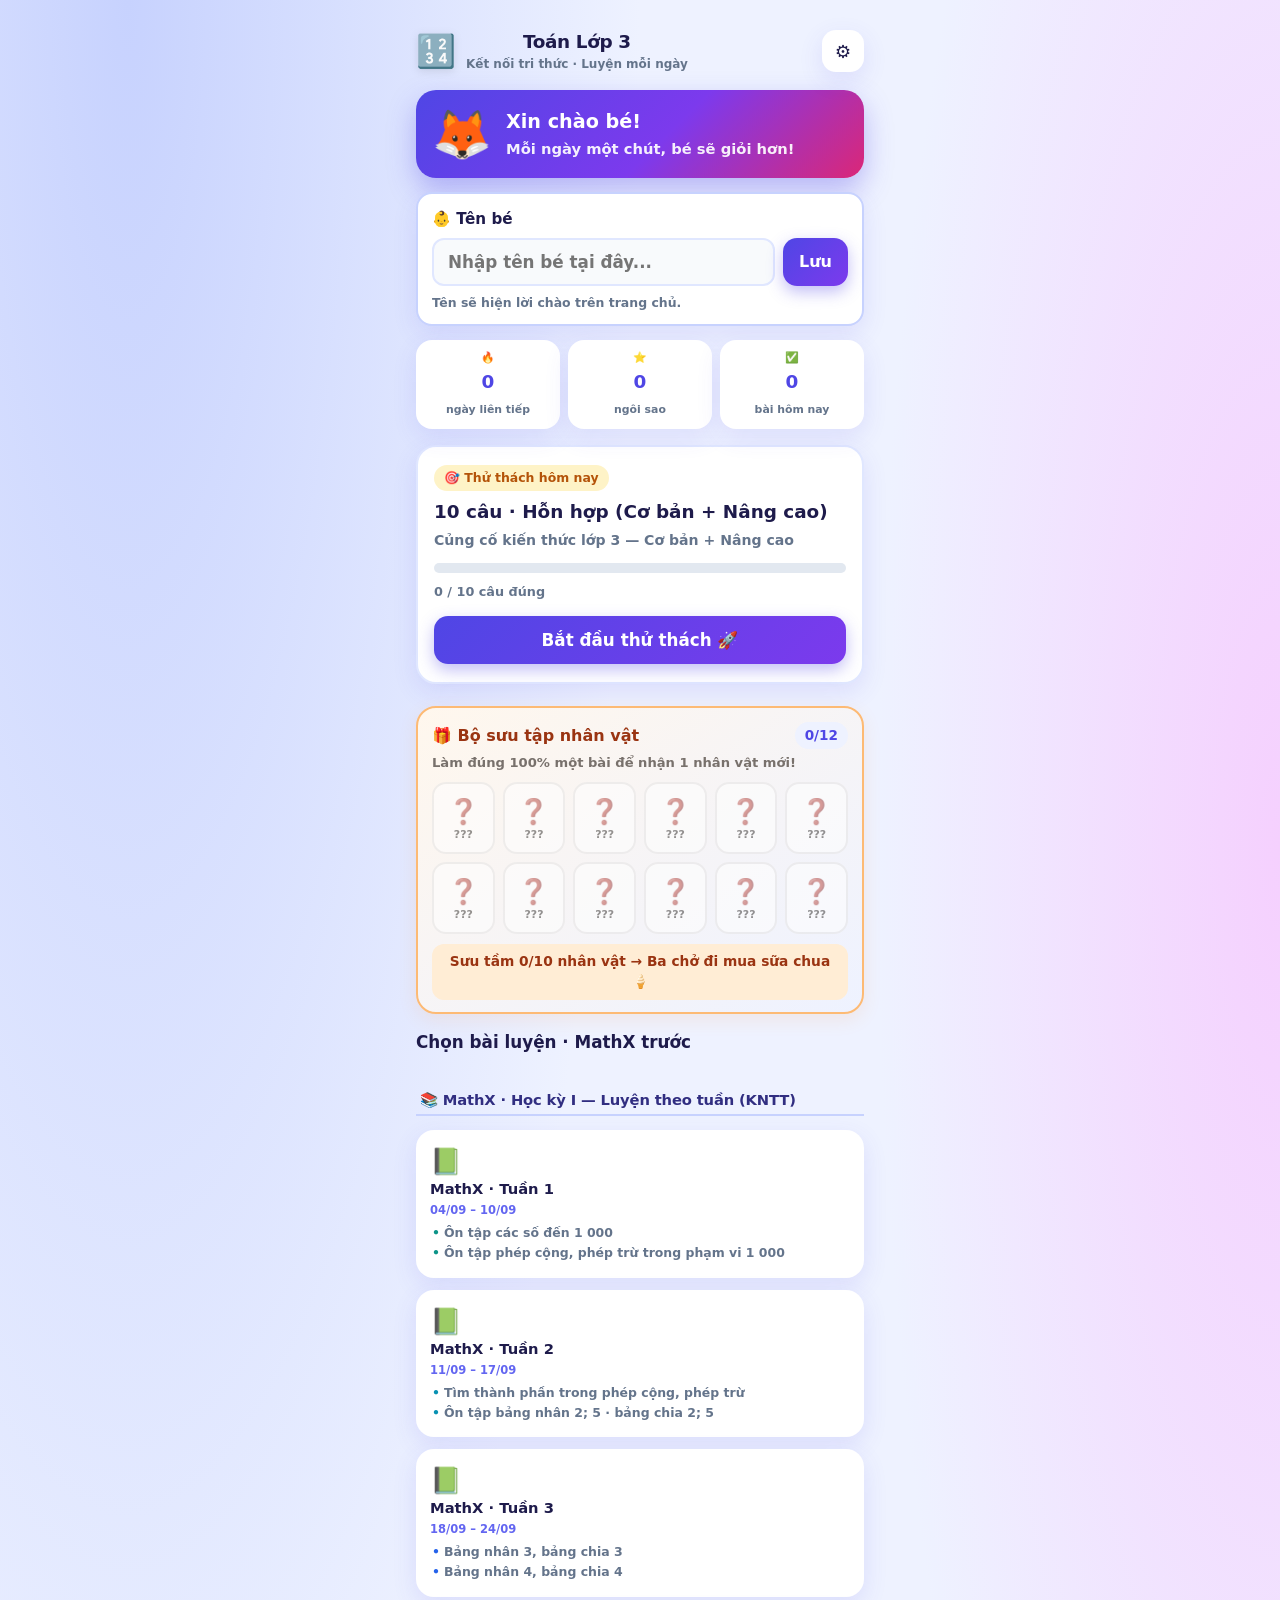
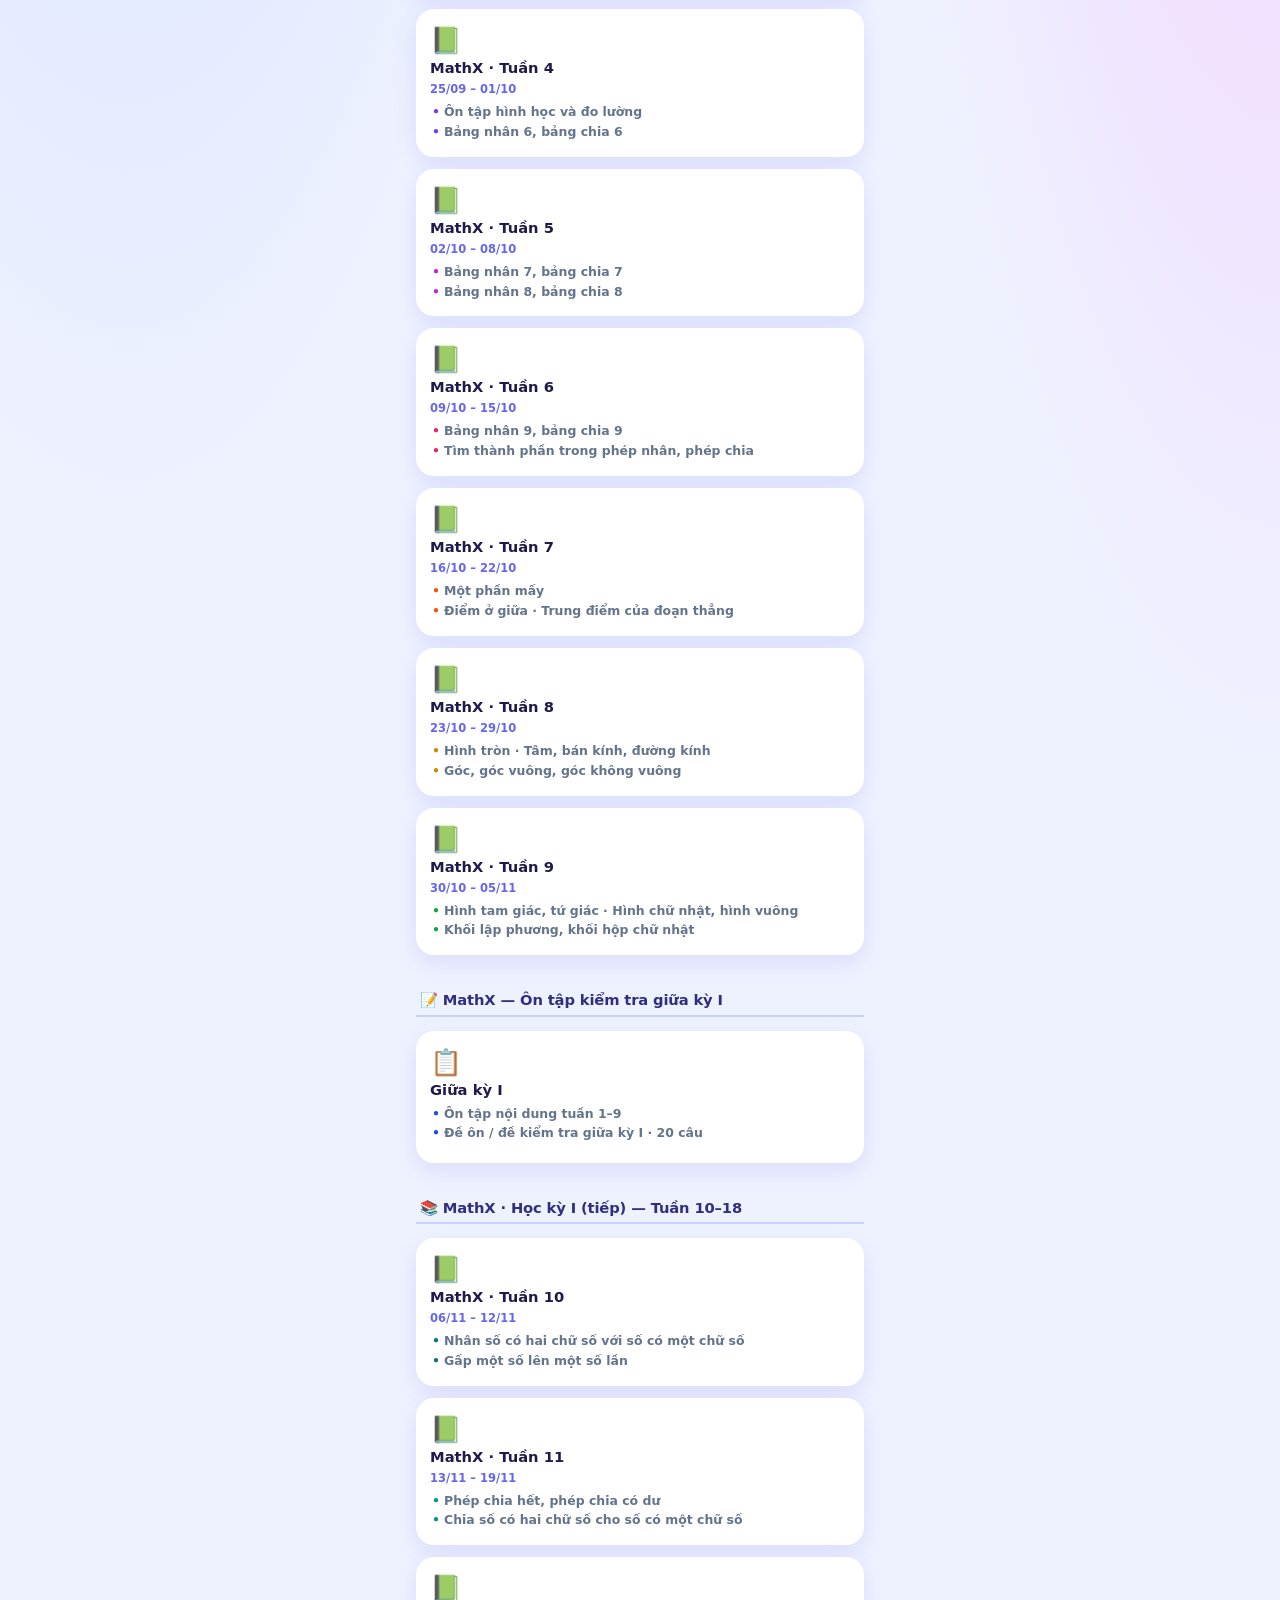
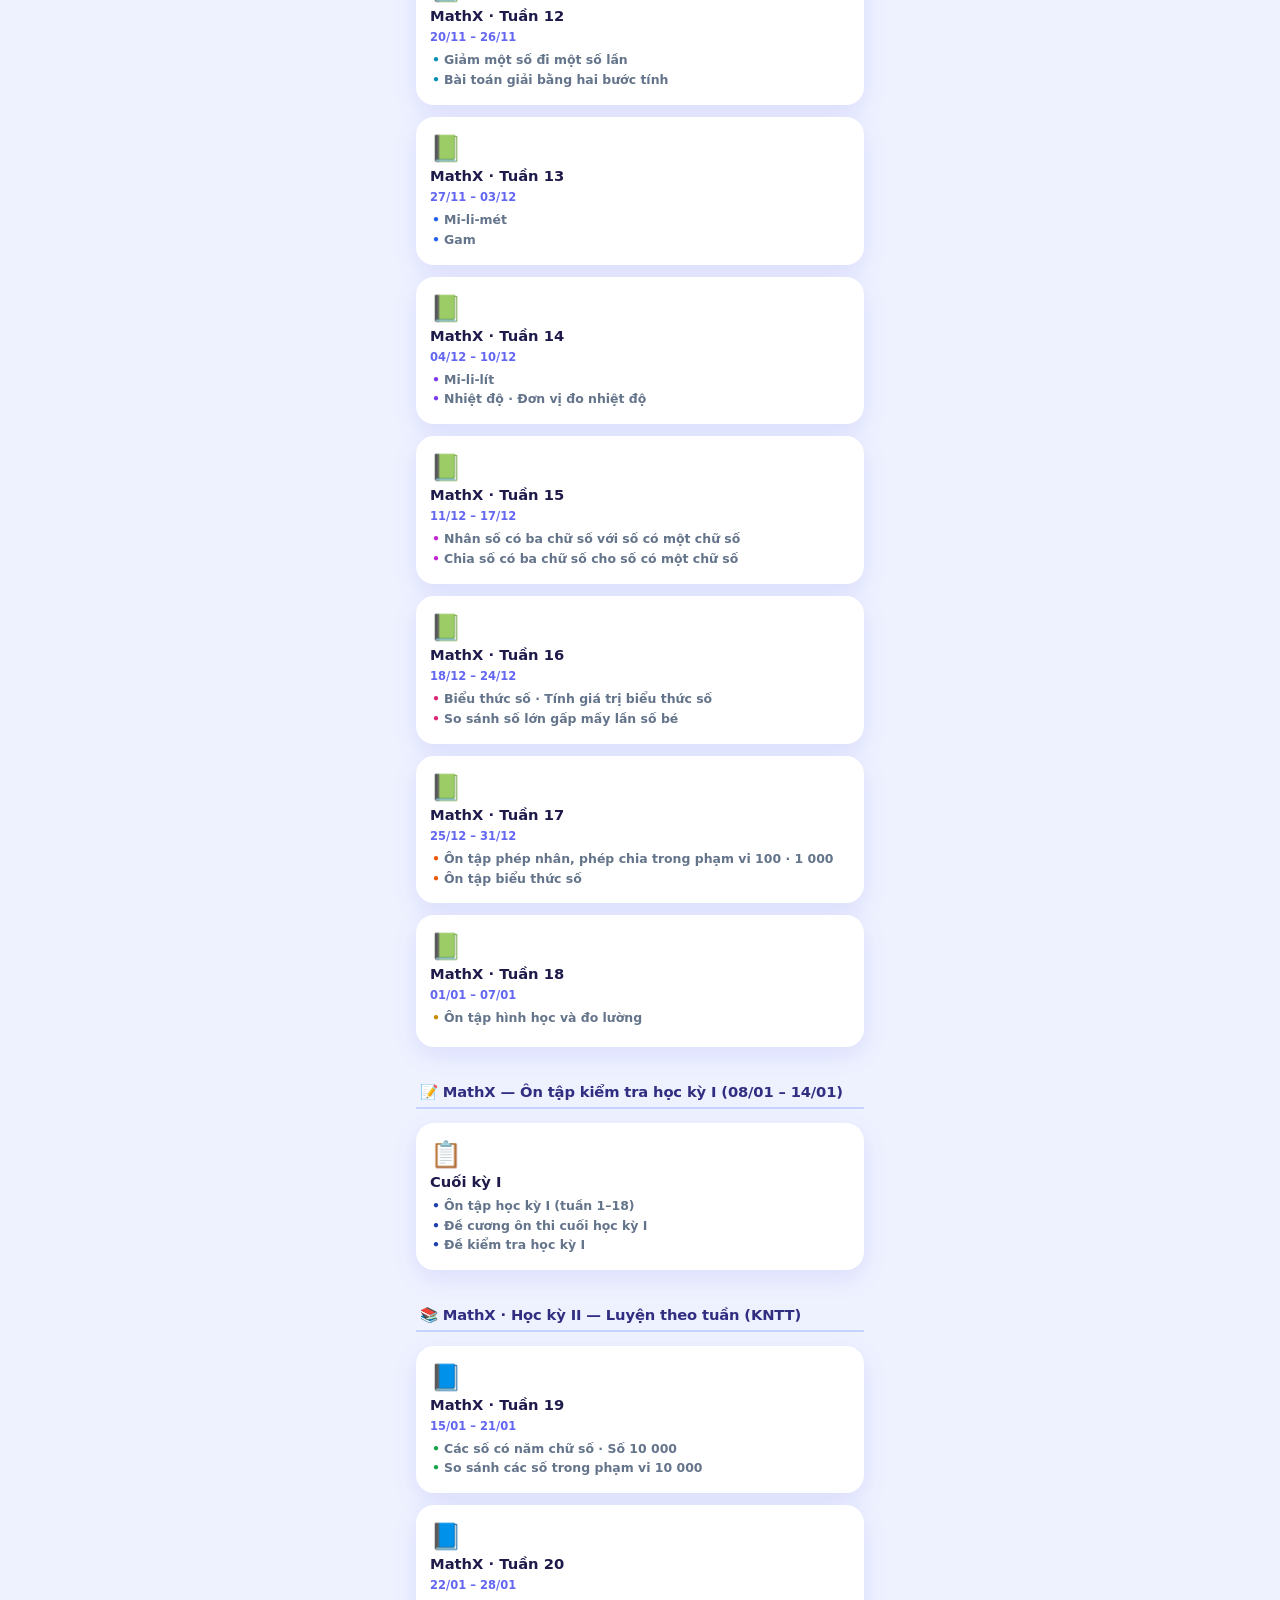
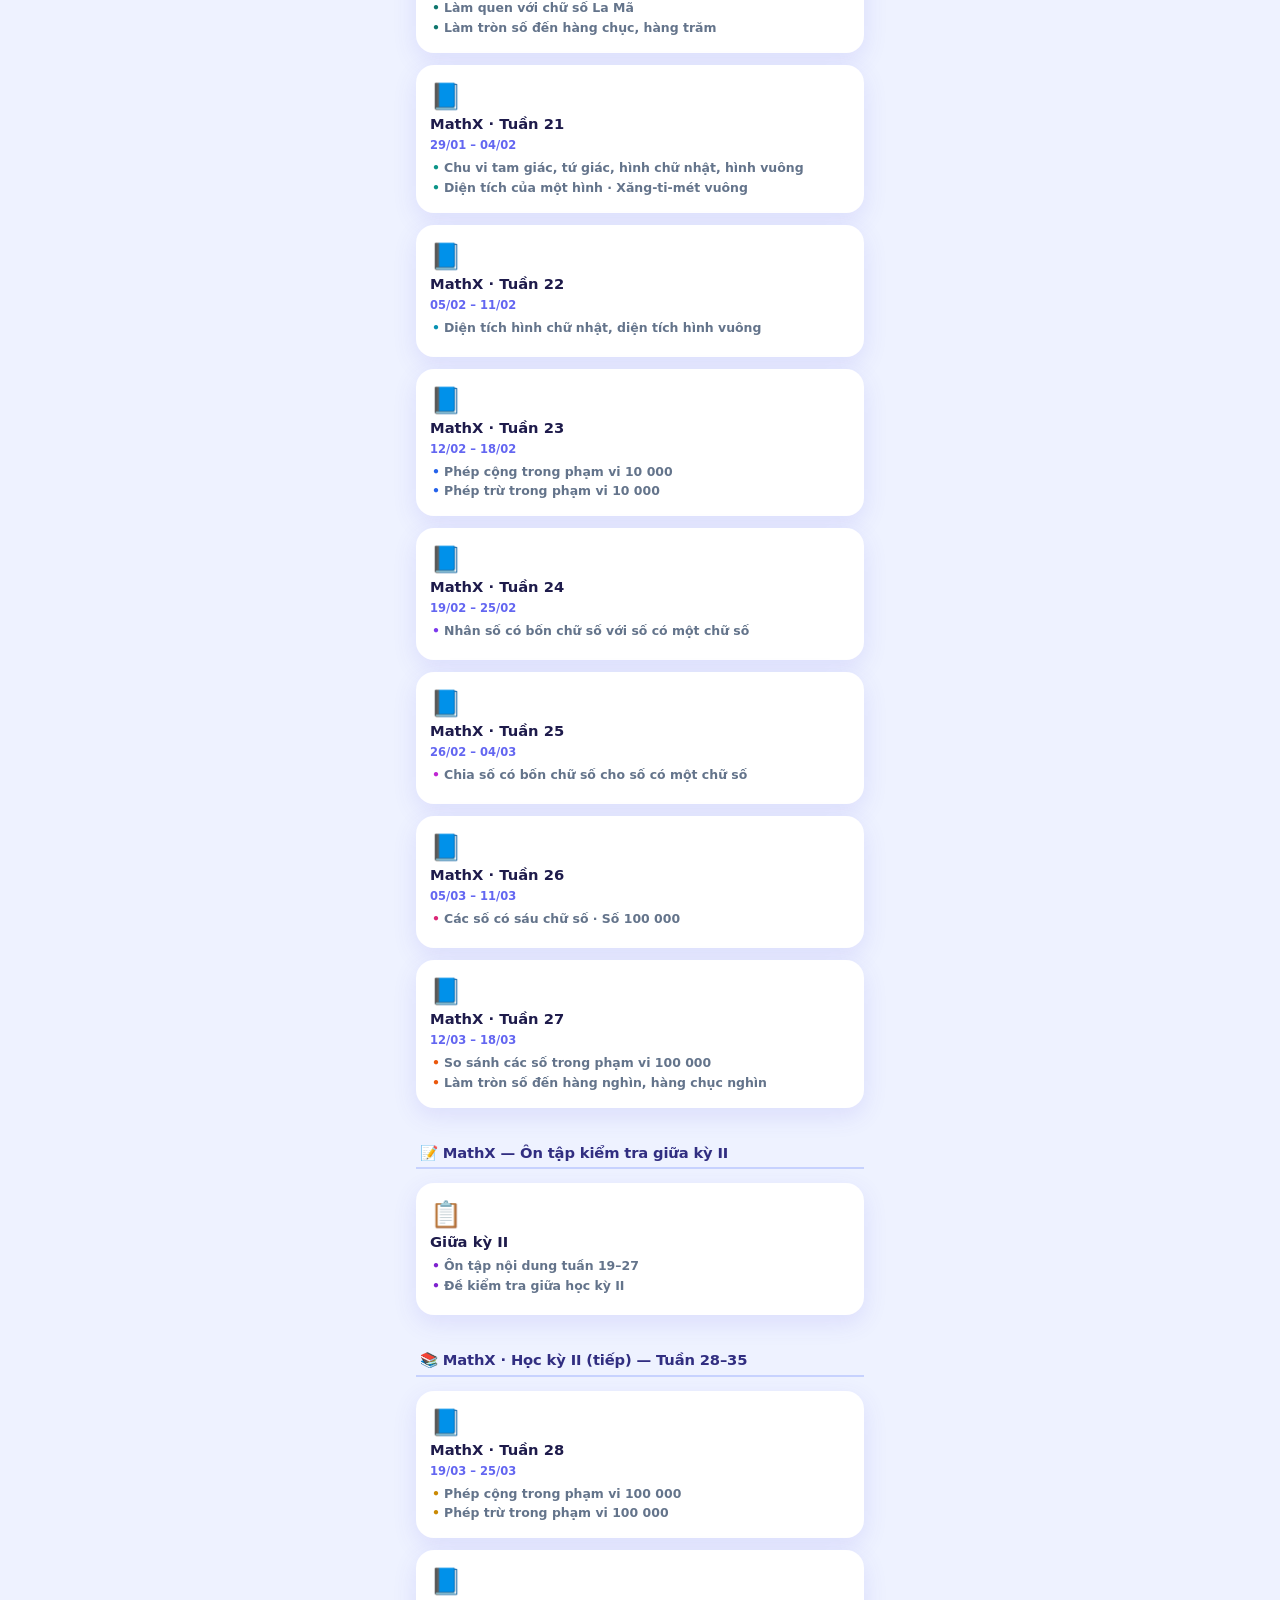
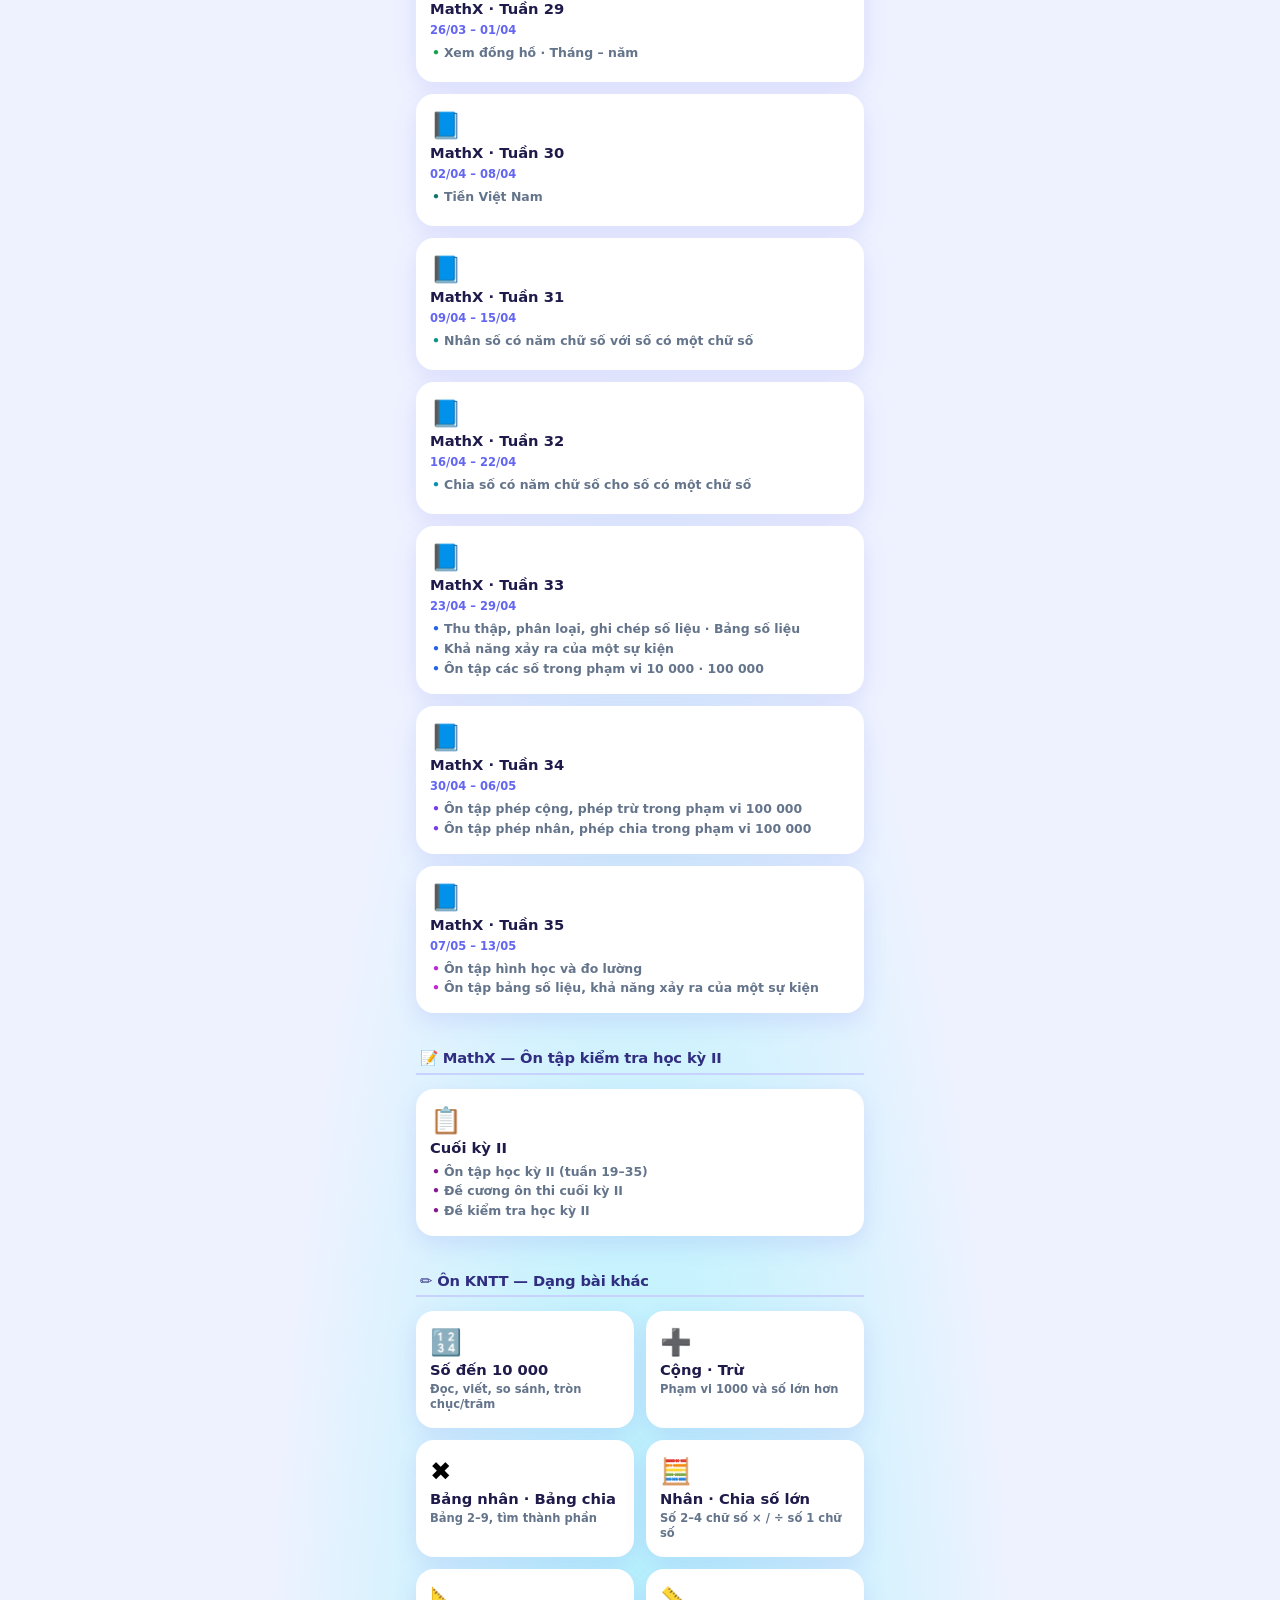
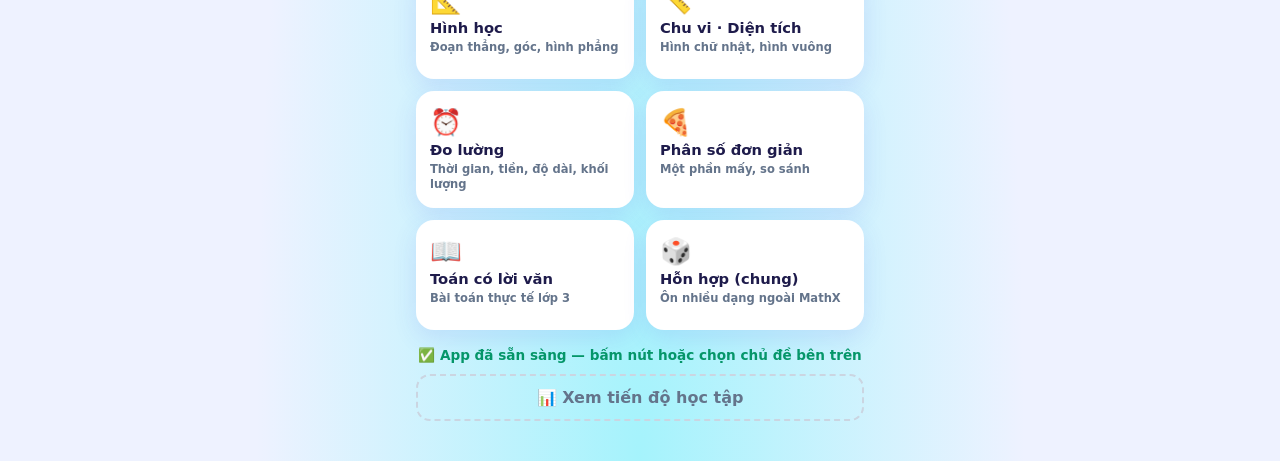
==== commit 2d9ffa11: "Fix: cau HCN khong dung hinh thoi xoay (tranh nham dap an C) Hinh thoi kieu vuong xoay 45 do bi nhin" ====
--- a/ToanLop3.html
+++ b/ToanLop3.html
@@ -3886,32 +3886,30 @@
         (cx - 48) +
         ',112" fill="#FEF9C3" stroke="#A16207" stroke-width="2.5"/>';
     } else if (s.kind === "diamond" || s.kind === "rhombus") {
-      // Hình thoi DẸT NGANG — đường chéo ngang >> dọc (không giống vuông xoay)
+      // Hình thoi RẤT DẸT + góc nhọn rõ — KHÔNG phải vuông xoay 45°
+      // (vuông xoay có đường chéo ngang ≈ dọc; thoi này ngang >> dọc)
       draw =
         '<polygon points="' +
         cx +
-        ",48 " +
-        (cx + 54) +
+        ",58 " +
+        (cx + 58) +
         ",78 " +
         cx +
-        ",108 " +
-        (cx - 54) +
-        ',78" fill="#FFE4E6" stroke="#BE123C" stroke-width="2.5"/>' +
-        // gợi ý: không có góc vuông (không vẽ dấu vuông)
-        '<text x="' +
-        cx +
-        '" y="36" text-anchor="middle" font-size="10" font-weight="800" fill="#BE123C" font-family="Nunito,sans-serif" opacity="0.0">.</text>';
+        ",98 " +
+        (cx - 58) +
+        ',78" fill="#FFE4E6" stroke="#BE123C" stroke-width="2.5"/>';
     } else if (s.kind === "para") {
       // Hình bình hành nghiêng rõ — cạnh dài nằm ngang, lệch trái-phải
+      // (không có góc vuông → không phải HCN)
       draw =
         '<polygon points="' +
-        (cx - 20) +
-        ",48 " +
-        (cx + 48) +
-        ",48 " +
-        (cx + 28) +
+        (cx - 14) +
+        ",50 " +
+        (cx + 52) +
+        ",50 " +
+        (cx + 34) +
         ",108 " +
-        (cx - 40) +
+        (cx - 32) +
         ',108" fill="#E0E7FF" stroke="#4338CA" stroke-width="2.5"/>';
     } else if (s.kind === "pentagon") {
       draw =
@@ -3952,20 +3950,46 @@
   return svgWrap(g, 320, 168);
 }
 
-/** Xáo trộn vị trí đáp án đúng trong hàng hình a/b/c/d */
+/**
+ * Xáo trộn vị trí đáp án đúng trong hàng hình a/b/c/d.
+ *
+ * Quy tắc tránh nhầm (lớp 3):
+ * - Hỏi HCN (không phải vuông): KHÔNG dùng diamond/thoi xoay (dễ nhìn như vuông/HCN).
+ *   Distractor an toàn: square, triangle, trap, circle, para, right-tri.
+ * - Hỏi vuông: được dùng diamond dẹt + para + trap (khác rõ vuông đứng).
+ * - Hỏi thoi: không dùng square xoay; square phải đứng + dấu góc.
+ */
 function geoPickShapesQuiz(correctKind, distractorKinds) {
-  distractorKinds = distractorKinds || ["trap", "rect", "diamond", "para", "circle", "right-tri"];
+  // Bộ distractor mặc định an toàn theo loại câu
+  if (!distractorKinds || !distractorKinds.length) {
+    if (correctKind === "rect") {
+      // Không diamond: thoi xoay dễ bị chọn nhầm là HCN/vuông
+      distractorKinds = ["square", "triangle", "trap", "circle", "para", "right-tri"];
+    } else if (correctKind === "square") {
+      distractorKinds = ["rect", "triangle", "trap", "para", "circle", "right-tri"];
+      // thoi dẹt OK khi hỏi vuông (khác rõ vuông đứng có dấu góc)
+      distractorKinds.push("diamond");
+    } else if (correctKind === "diamond") {
+      distractorKinds = ["square", "rect", "triangle", "trap", "circle", "para"];
+    } else {
+      distractorKinds = ["trap", "rect", "para", "circle", "right-tri", "triangle"];
+    }
+  }
+  // Cứng: câu HCN tuyệt đối không lẫn diamond
+  if (correctKind === "rect") {
+    distractorKinds = distractorKinds.filter(function (k) {
+      return k !== "diamond" && k !== "rhombus";
+    });
+  }
+
   var opts = [correctKind];
-  var pool = distractorKinds.slice();
-  // loại bỏ kind trùng correct
-  pool = pool.filter(function (k) {
+  var pool = distractorKinds.slice().filter(function (k) {
     return k !== correctKind;
   });
   while (opts.length < 4 && pool.length) {
     var idx = Math.floor(Math.random() * pool.length);
     opts.push(pool.splice(idx, 1)[0]);
   }
-  // shuffle
   for (var i = opts.length - 1; i > 0; i--) {
     var j = Math.floor(Math.random() * (i + 1));
     var t = opts[i];
@@ -7555,13 +7579,15 @@
         });
       },
       function () {
-        // HCN ≠ vuông; thoi dẹt + bình hành để tránh nhầm
+        // HCN ≠ vuông. KHÔNG dùng thoi/diamond (vuông xoay dễ bị chọn nhầm là HCN).
+        // Distractor: vuông đứng, tam giác, thang, tròn, bình hành nghiêng.
         var quiz = V("geoPickShapesQuiz", "rect", [
           "square",
-          "diamond",
-          "para",
           "triangle",
           "trap",
+          "circle",
+          "para",
+          "right-tri",
         ]);
         if (!quiz) {
           return q({
@@ -7579,15 +7605,16 @@
           topicId: tid(week),
           level: level,
           week: week,
-          text: "Hình nào là hình chữ nhật (dài khác rộng, có góc vuông)?",
+          text: "Hình nào là hình chữ nhật nhưng không phải hình vuông? (dài khác rộng, 4 góc vuông)",
           type: "mc",
           options: quiz.options,
           answer: quiz.answer,
           visual: quiz.visual,
           explainSteps: [
-            "Hình chữ nhật: 4 góc vuông, chiều dài khác chiều rộng.",
-            "Không chọn hình vuông (4 cạnh bằng) hay hình thoi dẹt (không có góc vuông).",
-            "Đáp án: " + quiz.answer + ".",
+            "Hình chữ nhật: 4 góc vuông và chiều dài khác chiều rộng.",
+            "Hình vuông cũng có 4 góc vuông nhưng 4 cạnh bằng nhau → không chọn.",
+            "Tam giác / hình thang / hình tròn / hình bình hành nghiêng không phải HCN.",
+            "Đáp án đúng: " + quiz.answer + ".",
           ],
         });
       },
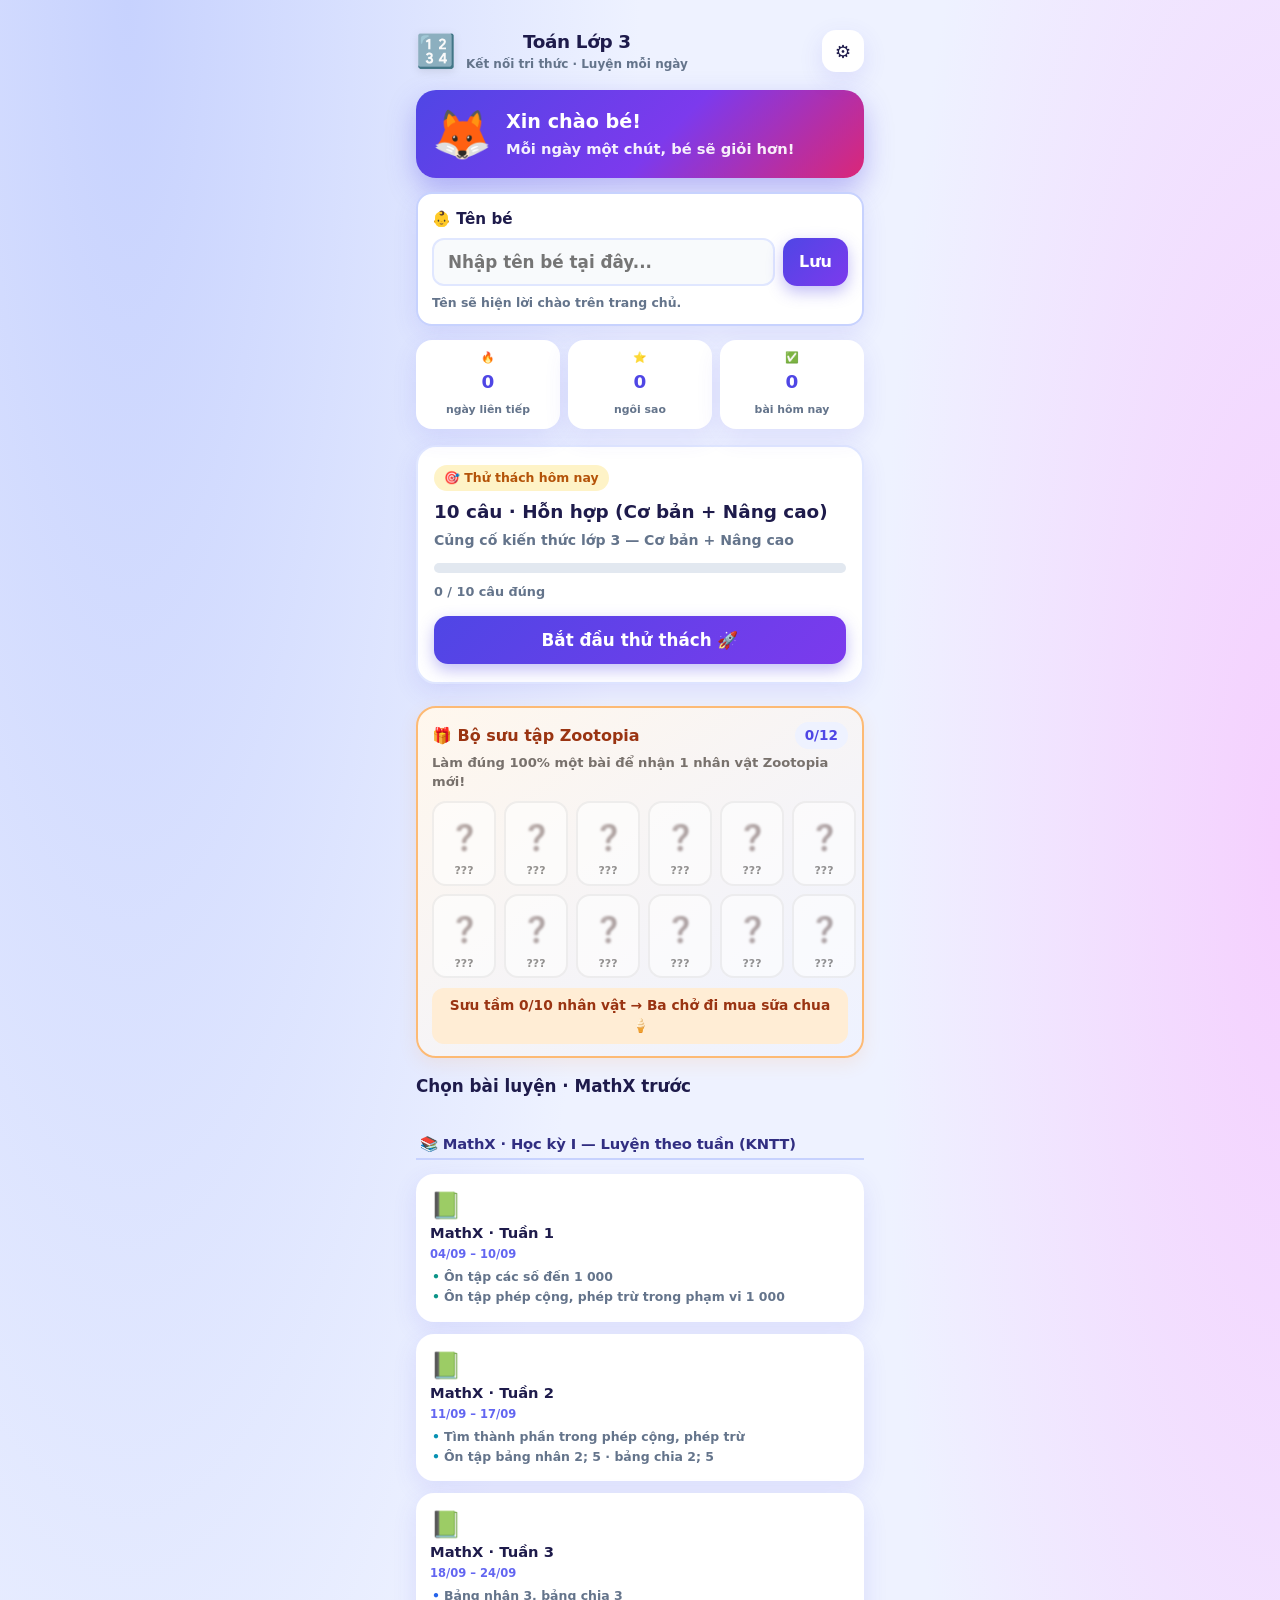
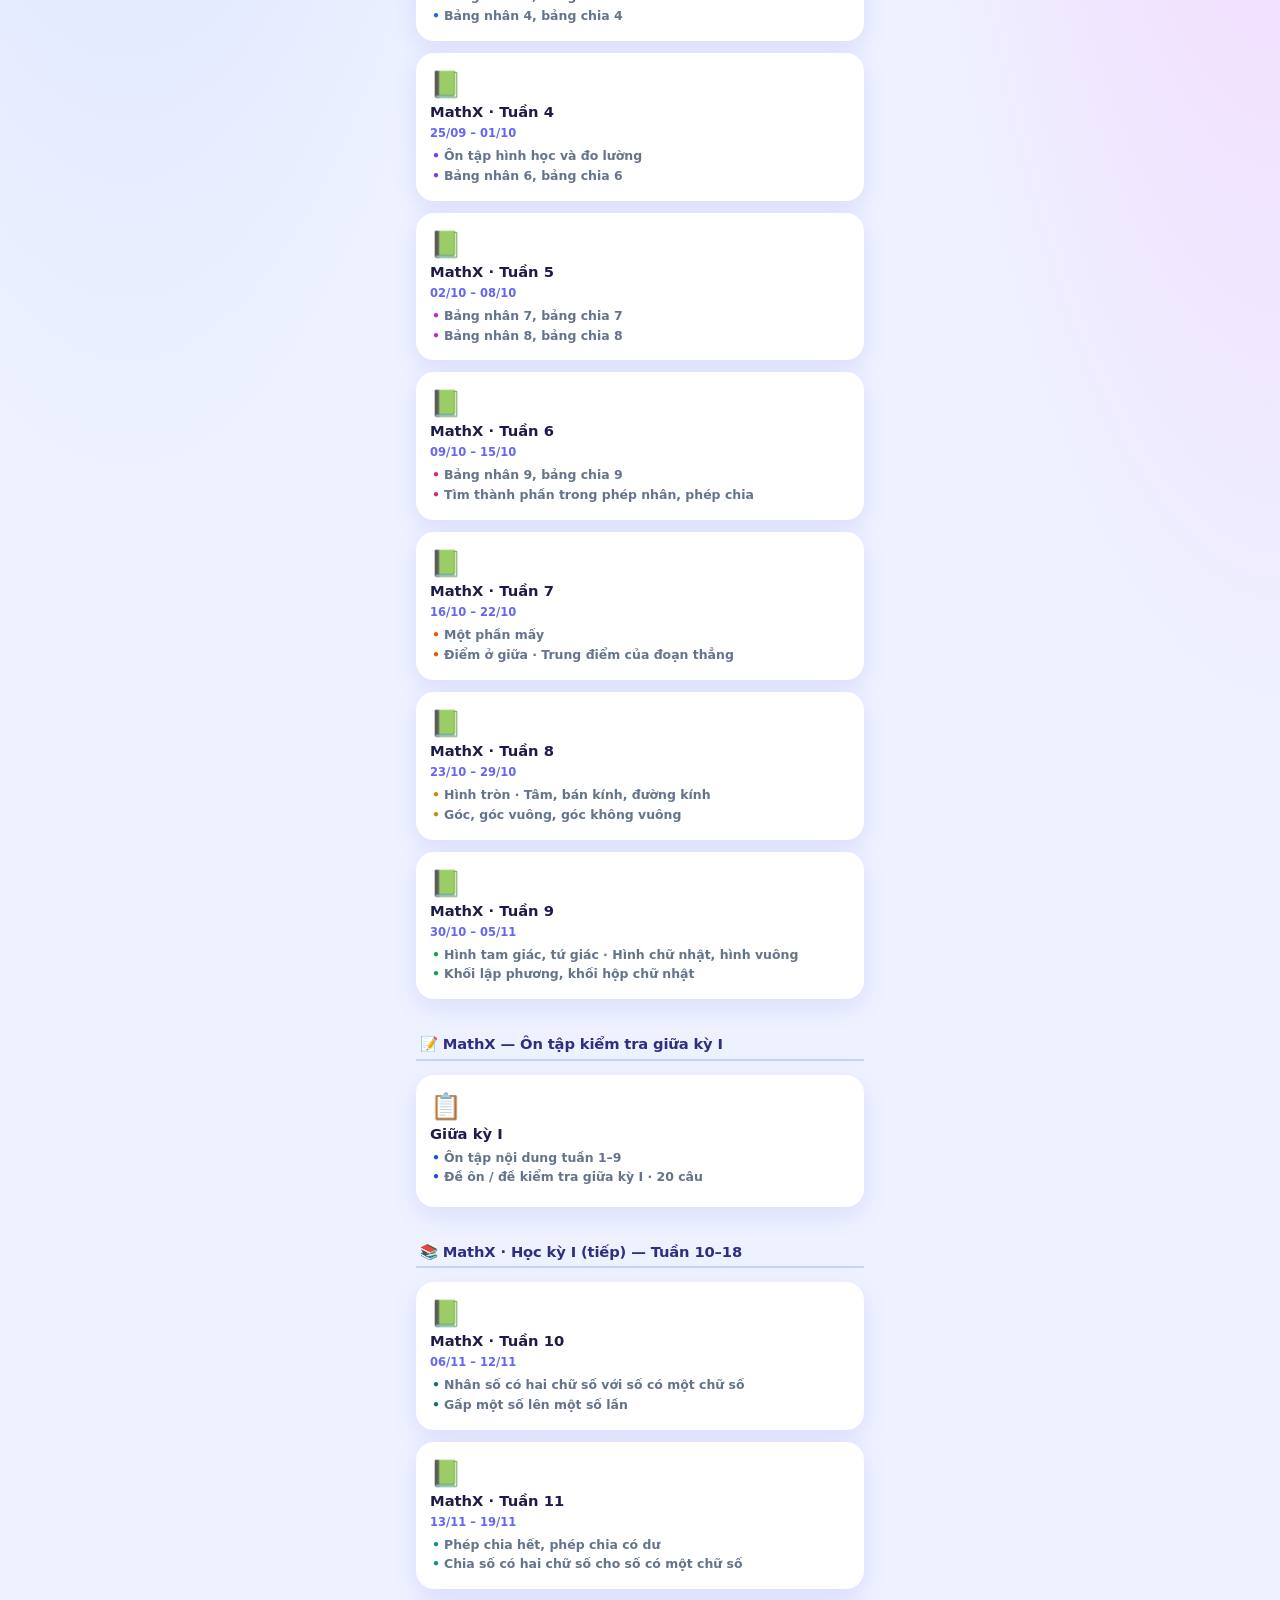
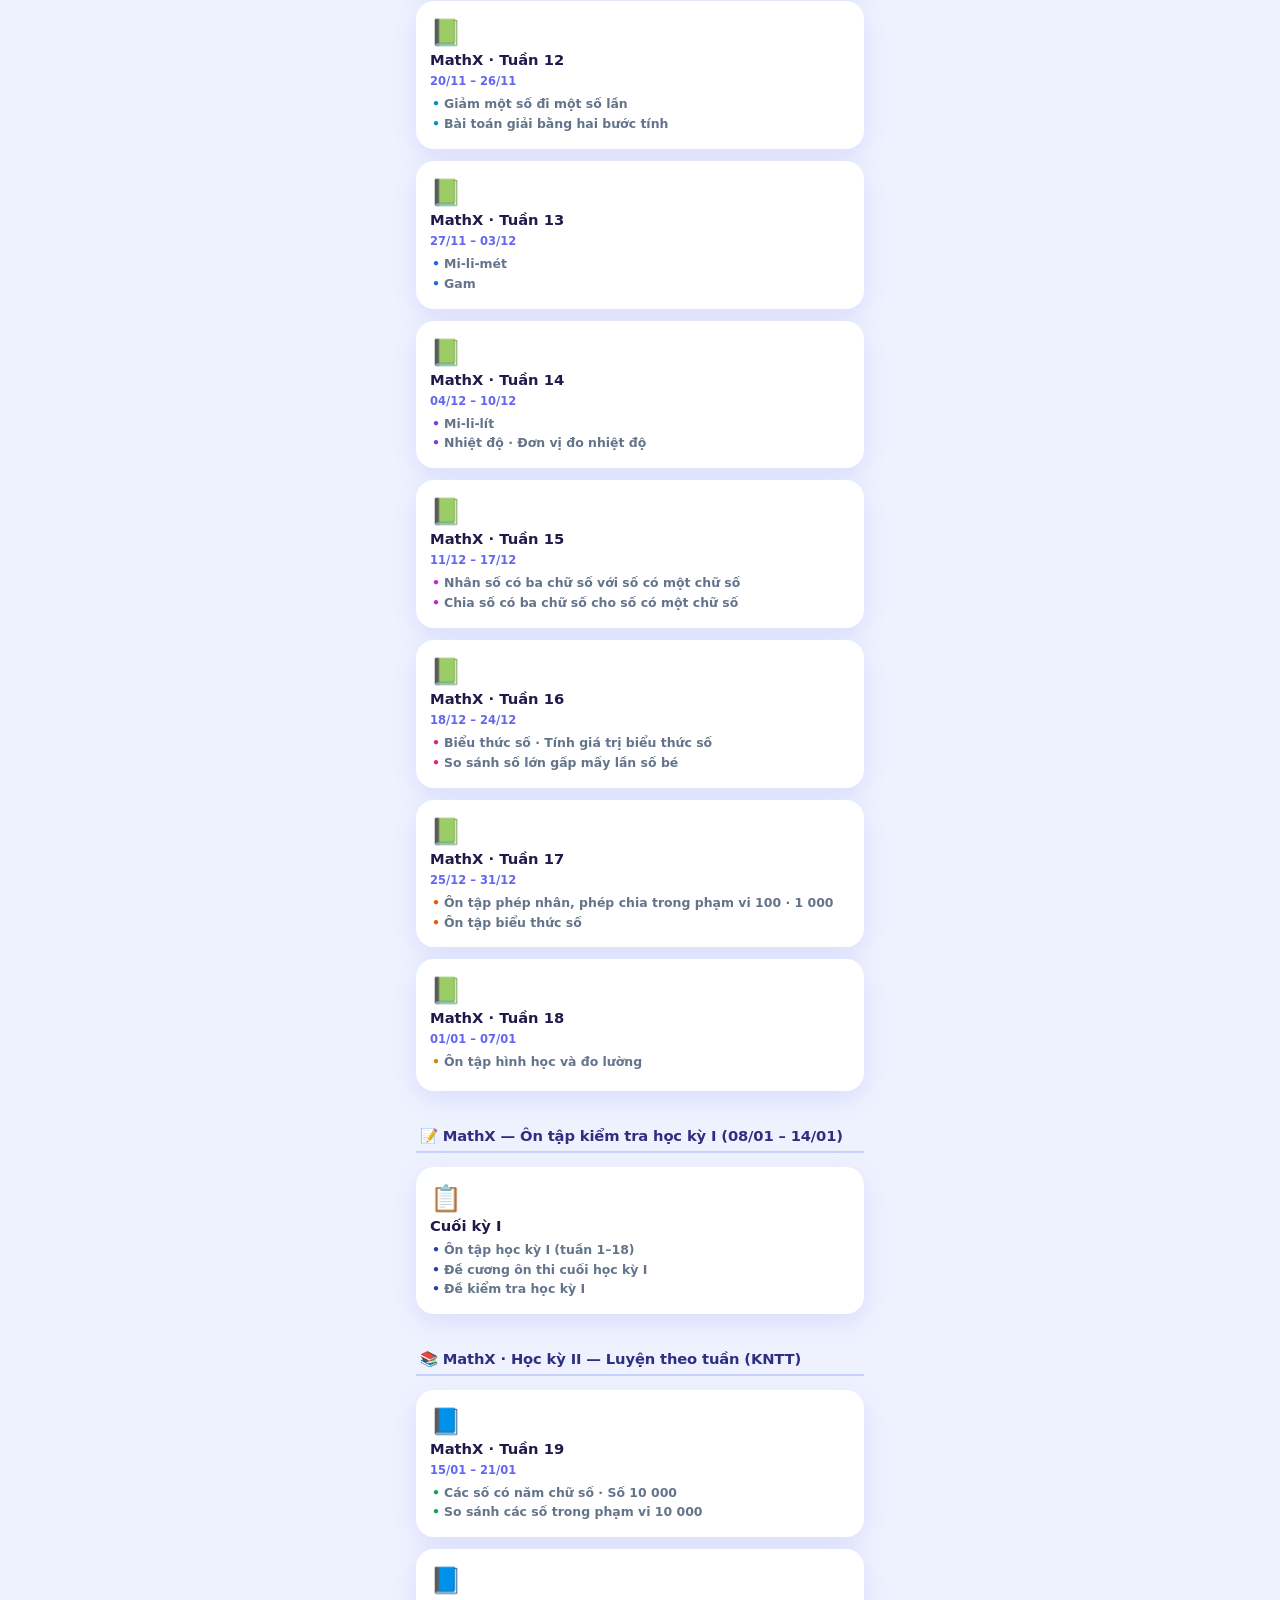
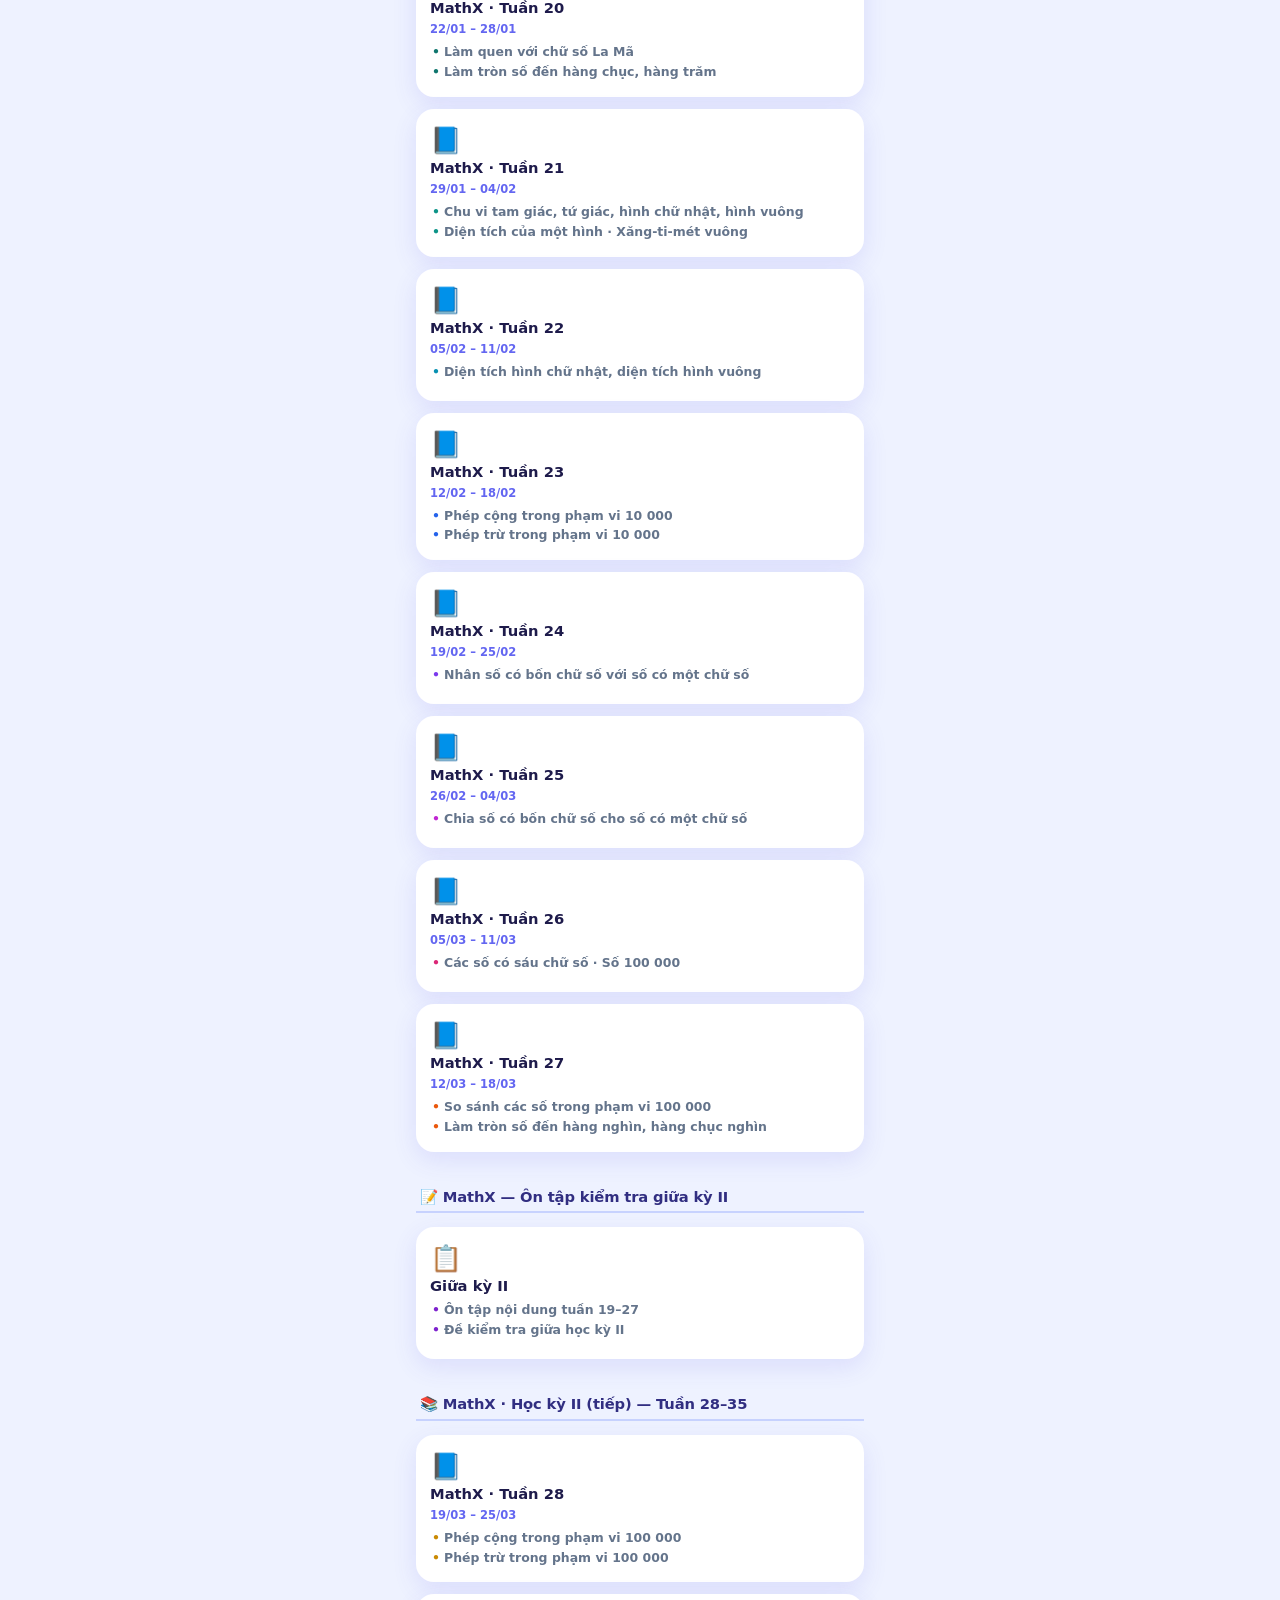
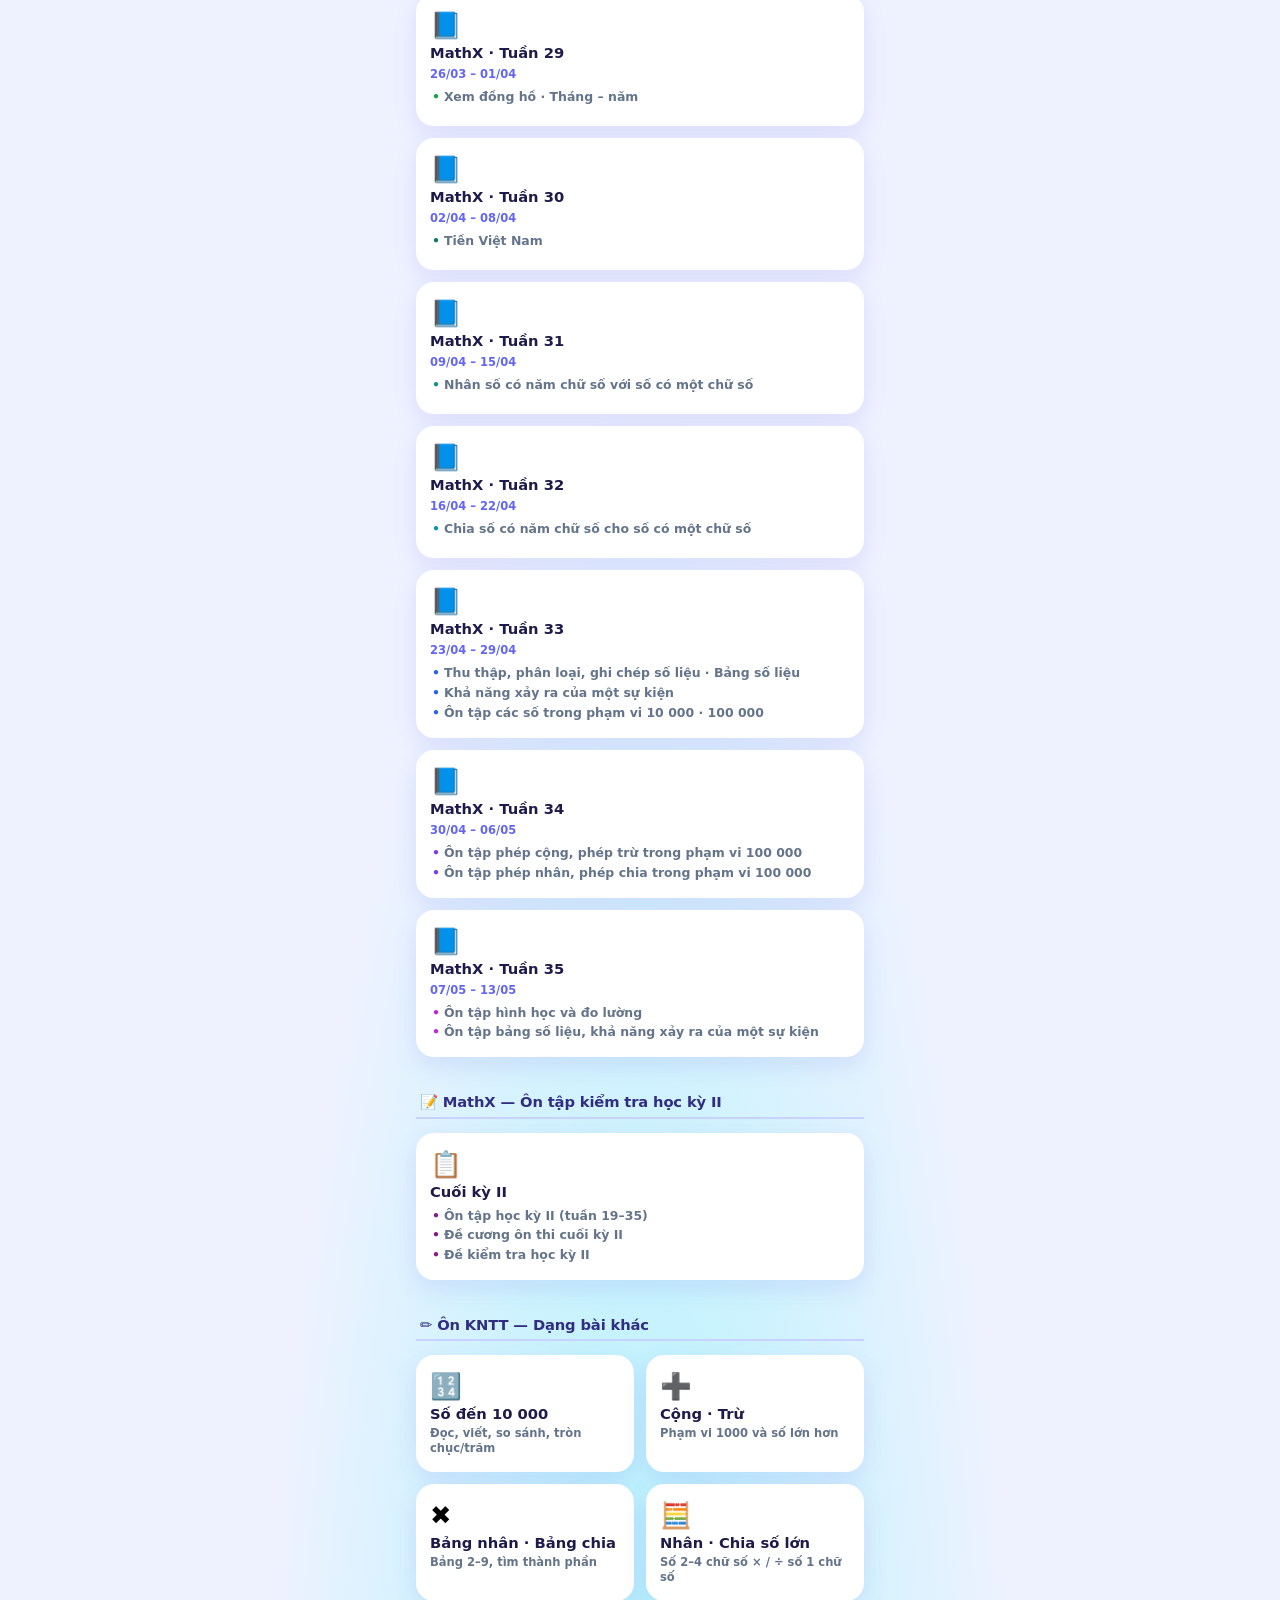
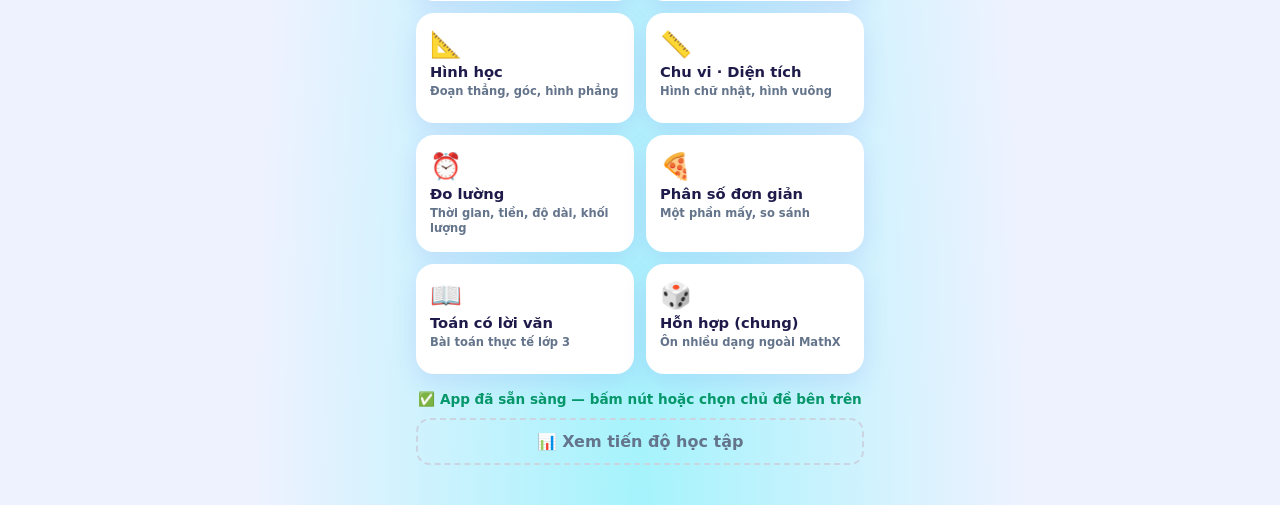
==== commit 77a1b9f1: "Thay nhan vat Doraemon bang Zootopia voi anh thuc tu thu muc award" ====
--- a/ToanLop3.html
+++ b/ToanLop3.html
@@ -1397,6 +1397,39 @@
   filter: grayscale(0.4);
 }
 
+.char-avatar {
+  width: 52px;
+  height: 52px;
+  display: flex;
+  align-items: center;
+  justify-content: center;
+  overflow: hidden;
+  border-radius: 50%;
+  flex-shrink: 0;
+}
+
+.char-img {
+  width: 48px;
+  height: 48px;
+  border-radius: 50%;
+  object-fit: cover;
+  border: 2px solid var(--c, #E7E5E4);
+  transition: transform 0.25s ease;
+}
+
+.char-cell.got .char-img {
+  border-color: var(--c, #4F46E5);
+  box-shadow: 0 2px 8px color-mix(in srgb, var(--c, #4F46E5) 30%, transparent);
+}
+
+.char-cell.got:hover .char-img {
+  transform: scale(1.12);
+}
+
+.char-cell.locked .char-avatar {
+  filter: grayscale(0.8) blur(1px);
+}
+
 .char-emoji {
   font-size: 1.55rem;
   line-height: 1.2;
@@ -1487,8 +1520,8 @@
 }
 
 .reward-char {
-  width: 100px;
-  height: 100px;
+  width: 120px;
+  height: 120px;
   margin: 0 auto 8px;
   border-radius: 50%;
   background: radial-gradient(circle at 35% 30%, #fff, color-mix(in srgb, var(--c, #4F46E5) 35%, #fff));
@@ -1499,6 +1532,14 @@
   font-size: 3.2rem;
   box-shadow: 0 8px 24px color-mix(in srgb, var(--c, #4F46E5) 35%, transparent);
   animation: rewardBounce 0.8s ease infinite alternate;
+  overflow: hidden;
+}
+
+.reward-char-img {
+  width: 100%;
+  height: 100%;
+  object-fit: cover;
+  border-radius: 50%;
 }
 
 @keyframes rewardBounce {
@@ -8911,97 +8952,109 @@
 
 /* ===== CHARACTERS (reward 100%) ===== */
 /**
- * Bộ sưu tập nhân vật — thưởng khi bé làm đúng 100% một phiên.
+ * Bộ sưu tập nhân vật Zootopia — thưởng khi bé làm đúng 100% một phiên.
  * Đủ 10 nhân vật → Ba chở đi mua sữa chua 🍦
  */
 (function (global) {
   var YOGURT_GOAL = 10;
 
-  /** Danh sách nhân vật dễ thương (tên thân thuộc với bé Việt) */
+  /** Danh sách nhân vật Zootopia (bé yêu thích!) */
   var CHARACTERS = [
     {
-      id: "doraemon",
-      name: "Doraemon",
-      emoji: "🤖",
-      color: "#3B82F6",
-      blurb: "Mèo máy túi thần kỳ từ tương lai!",
+      id: "judy-hopps",
+      name: "Judy Hopps",
+      emoji: "🐰",
+      img: "award/judy.png",
+      color: "#7C3AED",
+      blurb: "Cô thỏ cảnh sát dũng cảm, không bao giờ bỏ cuộc!",
     },
     {
-      id: "nobita",
-      name: "Nobita",
-      emoji: "👓",
-      color: "#F59E0B",
-      blurb: "Bạn thân của Doraemon, hay ngủ nướng.",
+      id: "nick-wilde",
+      name: "Nick Wilde",
+      emoji: "🦊",
+      img: "award/hi-its-the-real-nick-wilde-ask-me-anything-v0-n5qplbkl5xac1.webp",
+      color: "#EA580C",
+      blurb: "Chú cáo thông minh, bạn thân của Judy.",
     },
     {
-      id: "shizuka",
-      name: "Xuka",
-      emoji: "🎀",
-      color: "#EC4899",
-      blurb: "Dịu dàng, chăm chỉ và tốt bụng.",
+      id: "judy-nick-selfie",
+      name: "Judy & Nick",
+      emoji: "📸",
+      img: "award/avatar-tho-va-cao-doi-4.webp",
+      color: "#2563EB",
+      blurb: "Cặp đôi hoàn hảo — cùng nhau chiến thắng!",
     },
     {
-      id: "gian",
-      name: "Chaien",
-      emoji: "🎤",
-      color: "#EF4444",
-      blurb: "To lớn, thích hát (hơi... to)!",
+      id: "judy-zootopia",
+      name: "Judy Zootopia",
+      emoji: "🌆",
+      img: "award/avatar-zootopia-20.jpg",
+      color: "#0891B2",
+      blurb: "Judy vui vẻ chào đón Bé tới Zootopia!",
     },
     {
-      id: "suneo",
-      name: "Suneo",
-      emoji: "💎",
-      color: "#8B5CF6",
-      blurb: "Hay khoe đồ mới, nhưng vẫn là bạn.",
+      id: "judy-police",
+      name: "Judy Cảnh sát",
+      emoji: "👮",
+      img: "award/image.jpg",
+      color: "#4F46E5",
+      blurb: "Sĩ quan Hopps sẵn sàng bảo vệ thành phố!",
     },
     {
-      id: "dorami",
-      name: "Dorami",
-      emoji: "💛",
-      color: "#EAB308",
-      blurb: "Em gái đáng yêu của Doraemon.",
+      id: "judy-determined",
+      name: "Judy Quyết tâm",
+      emoji: "💪",
+      img: "award/images.jfif",
+      color: "#1D4ED8",
+      blurb: "Dù khó khăn, Judy luôn kiên cường!",
     },
     {
-      id: "dekisugi",
-      name: "Dekisugi",
-      emoji: "📚",
-      color: "#10B981",
-      blurb: "Học giỏi, luôn sẵn sàng giúp bạn.",
+      id: "judy-salute",
+      name: "Judy Chào",
+      emoji: "🎖️",
+      img: "award/images (1).jfif",
+      color: "#1E40AF",
+      blurb: "Sĩ quan Judy chào Bé — Bé làm tốt lắm!",
     },
     {
-      id: "jaiko",
-      name: "Jaiko",
-      emoji: "✏️",
-      color: "#F472B6",
-      blurb: "Em gái Chaien, thích vẽ truyện tranh.",
+      id: "judy-cute",
+      name: "Judy Dễ thương",
+      emoji: "🥰",
+      img: "award/images (2).jfif",
+      color: "#3B82F6",
+      blurb: "Judy nhìn trộm — Bé thật đáng yêu!",
     },
     {
-      id: "miichan",
-      name: "Mi-chan",
-      emoji: "🐱",
-      color: "#FB923C",
-      blurb: "Chú mèo cưng của Xuka.",
+      id: "judy-sweet",
+      name: "Judy Ngọt ngào",
+      emoji: "💜",
+      img: "award/images (3).jfif",
+      color: "#6D28D9",
+      blurb: "Judy tự hào vì Bé đã cố gắng!",
     },
     {
-      id: "mini-dora",
-      name: "Mini-Dora",
-      emoji: "🔵",
-      color: "#60A5FA",
-      blurb: "Bảo bối nhỏ xinh xắn!",
+      id: "judy-carrot",
+      name: "Judy & Cà Rốt",
+      emoji: "🥕",
+      img: "award/tumblr_3c565f4f3628962ec93c8e8ea7ce6119_5f366adb_1280.jpg",
+      color: "#F97316",
+      blurb: "Judy cầm cà rốt — phần thưởng cho Bé giỏi!",
     },
     {
-      id: "take-copter",
-      name: "Chong chóng tre",
-      emoji: "🚁",
-      color: "#14B8A6",
-      blurb: "Bay lượn khắp nơi cùng bạn bè.",
+      id: "judy-nick-duo-1",
+      name: "Đội Judy & Nick",
+      emoji: "🤝",
+      img: "award/1784349949633_1745451039232600407_g2553855885846108703_740d399bd15c271c2b7a836e90a41d00.jpg",
+      color: "#059669",
+      blurb: "Hai bạn cùng nhau — không gì ngăn cản!",
     },
     {
-      id: "time-machine",
-      name: "Cỗ máy thời gian",
-      emoji: "🕰️",
-      color: "#6366F1",
-      blurb: "Du hành quá khứ – tương lai!",
+      id: "judy-nick-duo-2",
+      name: "Phiêu lưu cùng nhau",
+      emoji: "🎬",
+      img: "award/1784350028603_1745451039232600407_g2553855885846108703_8750ee223b38304890c83b97325eec5d.jpg",
+      color: "#10B981",
+      blurb: "Hành trình phiêu lưu đang chờ Bé phía trước!",
     },
   ];
 
@@ -9069,6 +9122,18 @@
     };
   }
 
+  function charImgHtml(c, size) {
+    size = size || 48;
+    if (c.img) {
+      return (
+        '<img src="' + c.img + '" alt="' + c.name + '" ' +
+        'class="char-img" style="width:' + size + 'px;height:' + size + 'px;" ' +
+        'loading="lazy">'
+      );
+    }
+    return '<span class="char-emoji">' + c.emoji + '</span>';
+  }
+
   function collectionHtml(state) {
     var owned = {};
     ownedList(state).forEach(function (id) {
@@ -9085,9 +9150,11 @@
         '" title="' +
         (got ? c.name + " — " + c.blurb : "Chưa mở") +
         '">' +
-        '<span class="char-emoji">' +
-        (got ? c.emoji : "❓") +
-        "</span>" +
+        '<div class="char-avatar">' +
+        (got
+          ? charImgHtml(c, 48)
+          : '<span class="char-emoji">❓</span>') +
+        "</div>" +
         '<span class="char-name">' +
         (got ? c.name : "???") +
         "</span></div>"
@@ -9108,13 +9175,13 @@
     return (
       '<div class="char-collection">' +
       '<div class="char-head">' +
-      "<h3>🎁 Bộ sưu tập nhân vật</h3>" +
+      "<h3>🎁 Bộ sưu tập Zootopia</h3>" +
       '<span class="char-count">' +
       count +
       "/" +
       CHARACTERS.length +
       "</span></div>" +
-      '<p class="char-hint">Làm đúng <strong>100%</strong> một bài để nhận 1 nhân vật mới!</p>' +
+      '<p class="char-hint">Làm đúng <strong>100%</strong> một bài để nhận 1 nhân vật Zootopia mới!</p>' +
       '<div class="char-grid">' +
       cells +
       "</div>" +
@@ -9130,6 +9197,7 @@
     ownedCount: ownedCount,
     awardPerfect: awardPerfect,
     collectionHtml: collectionHtml,
+    charImgHtml: charImgHtml,
   };
 })(typeof window !== "undefined" ? window : this);
 
@@ -10053,11 +10121,15 @@
   }
 
   $("#reward-sub").textContent = info.isNew
-    ? "Bé làm đúng hết — nhận 1 nhân vật mới!"
-    : "Bé làm đúng hết! (Bộ sưu tập đã đủ nhân vật này rồi, vẫn siêu đỉnh!)";
+    ? "Bé làm đúng hết — nhận 1 nhân vật Zootopia mới!"
+    : "Bé làm đúng hết! (Bộ sưu tập đã có nhân vật này rồi, vẫn siêu đỉnh!)";
   const charEl = $("#reward-char");
   charEl.style.setProperty("--c", ch.color || "#4F46E5");
-  charEl.textContent = ch.emoji;
+  if (ch.img) {
+    charEl.innerHTML = '<img src="' + ch.img + '" alt="' + ch.name + '" class="reward-char-img">';
+  } else {
+    charEl.textContent = ch.emoji;
+  }
   $("#reward-name").textContent = ch.name;
   $("#reward-blurb").textContent = ch.blurb || "";
   $("#reward-progress").textContent =
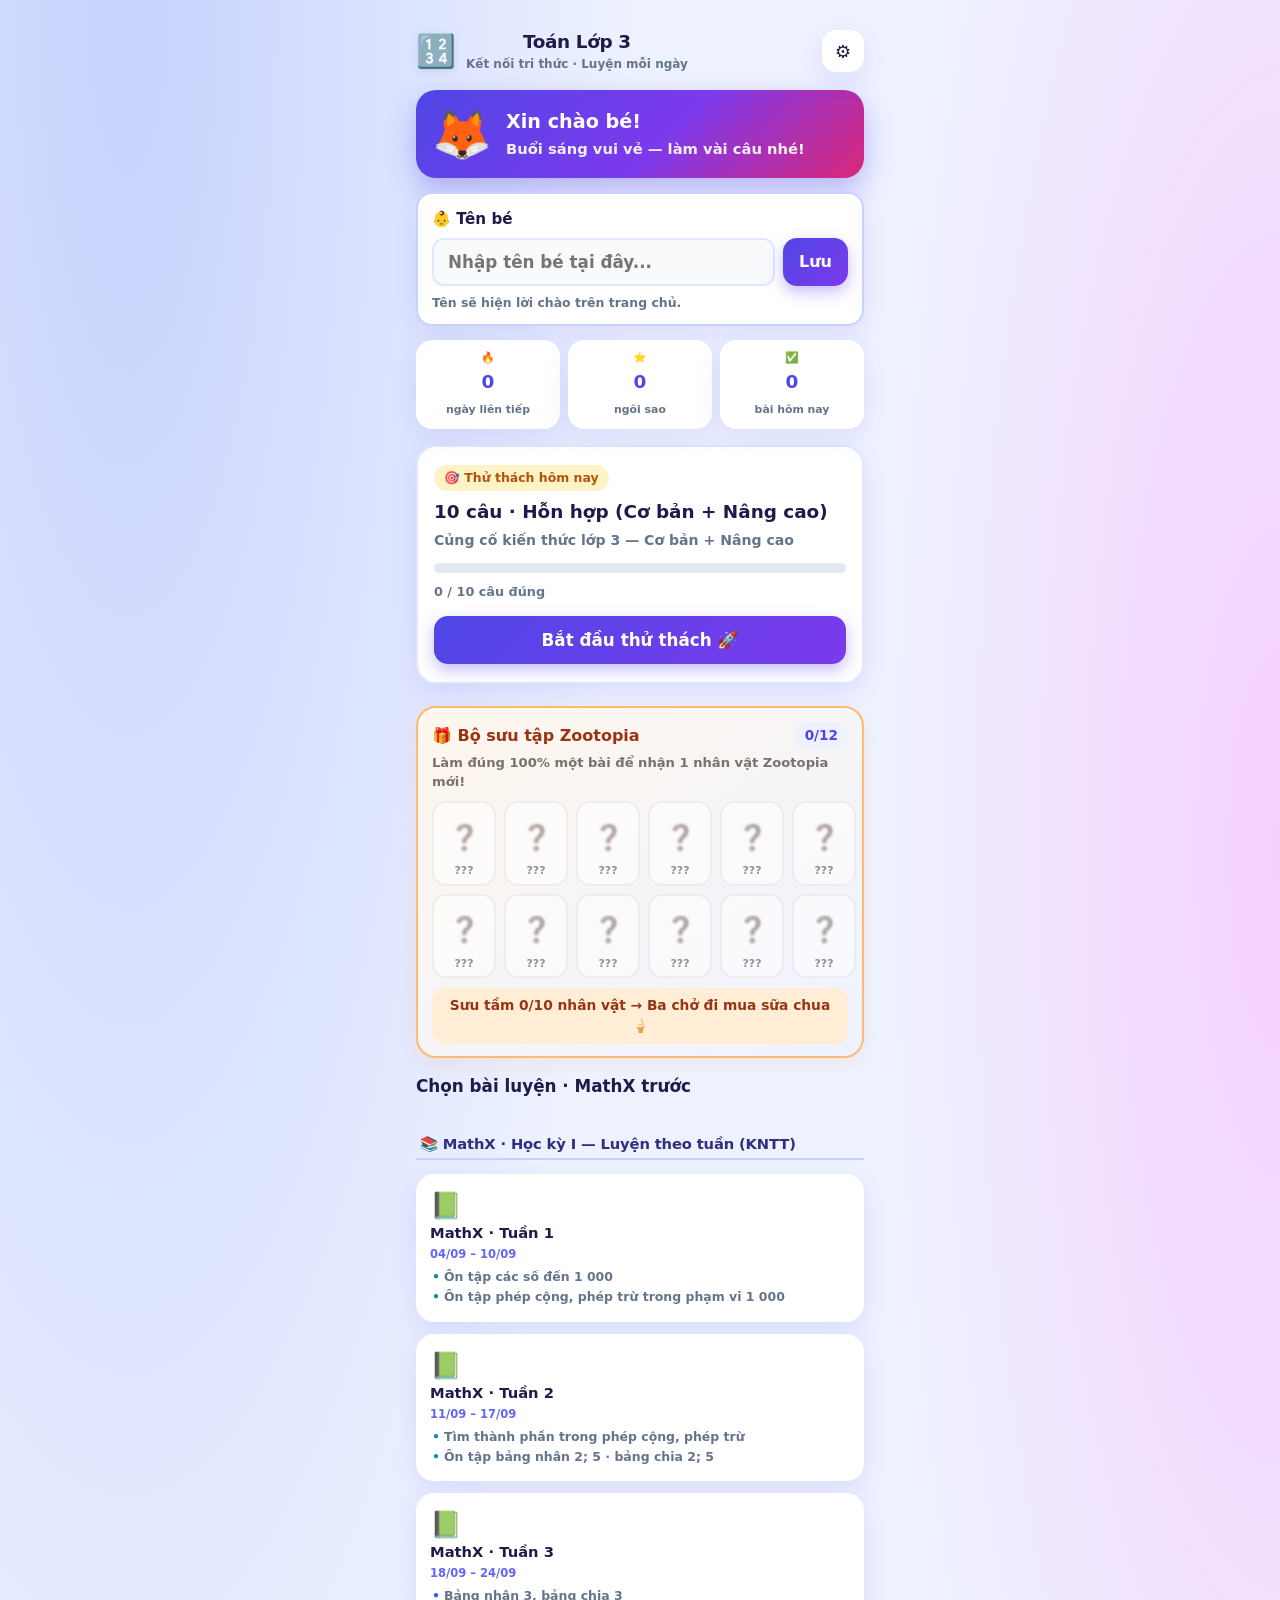
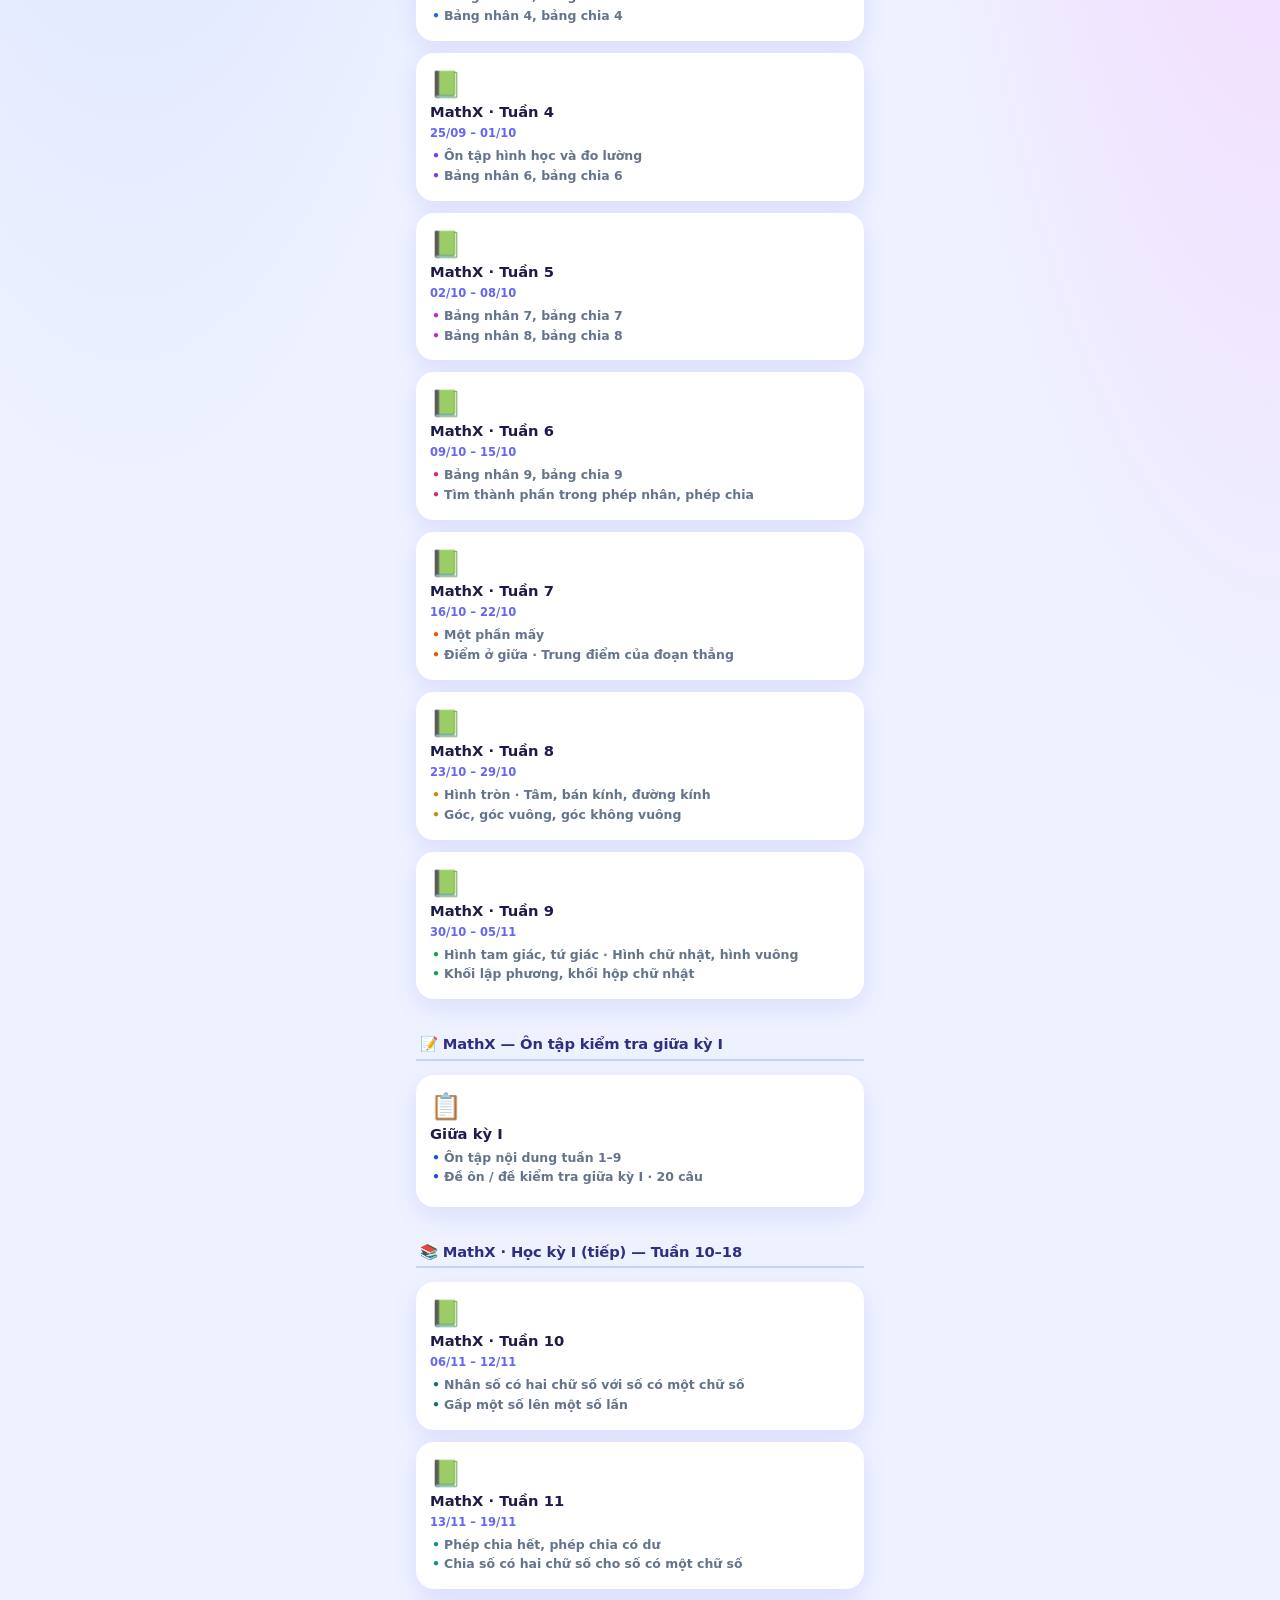
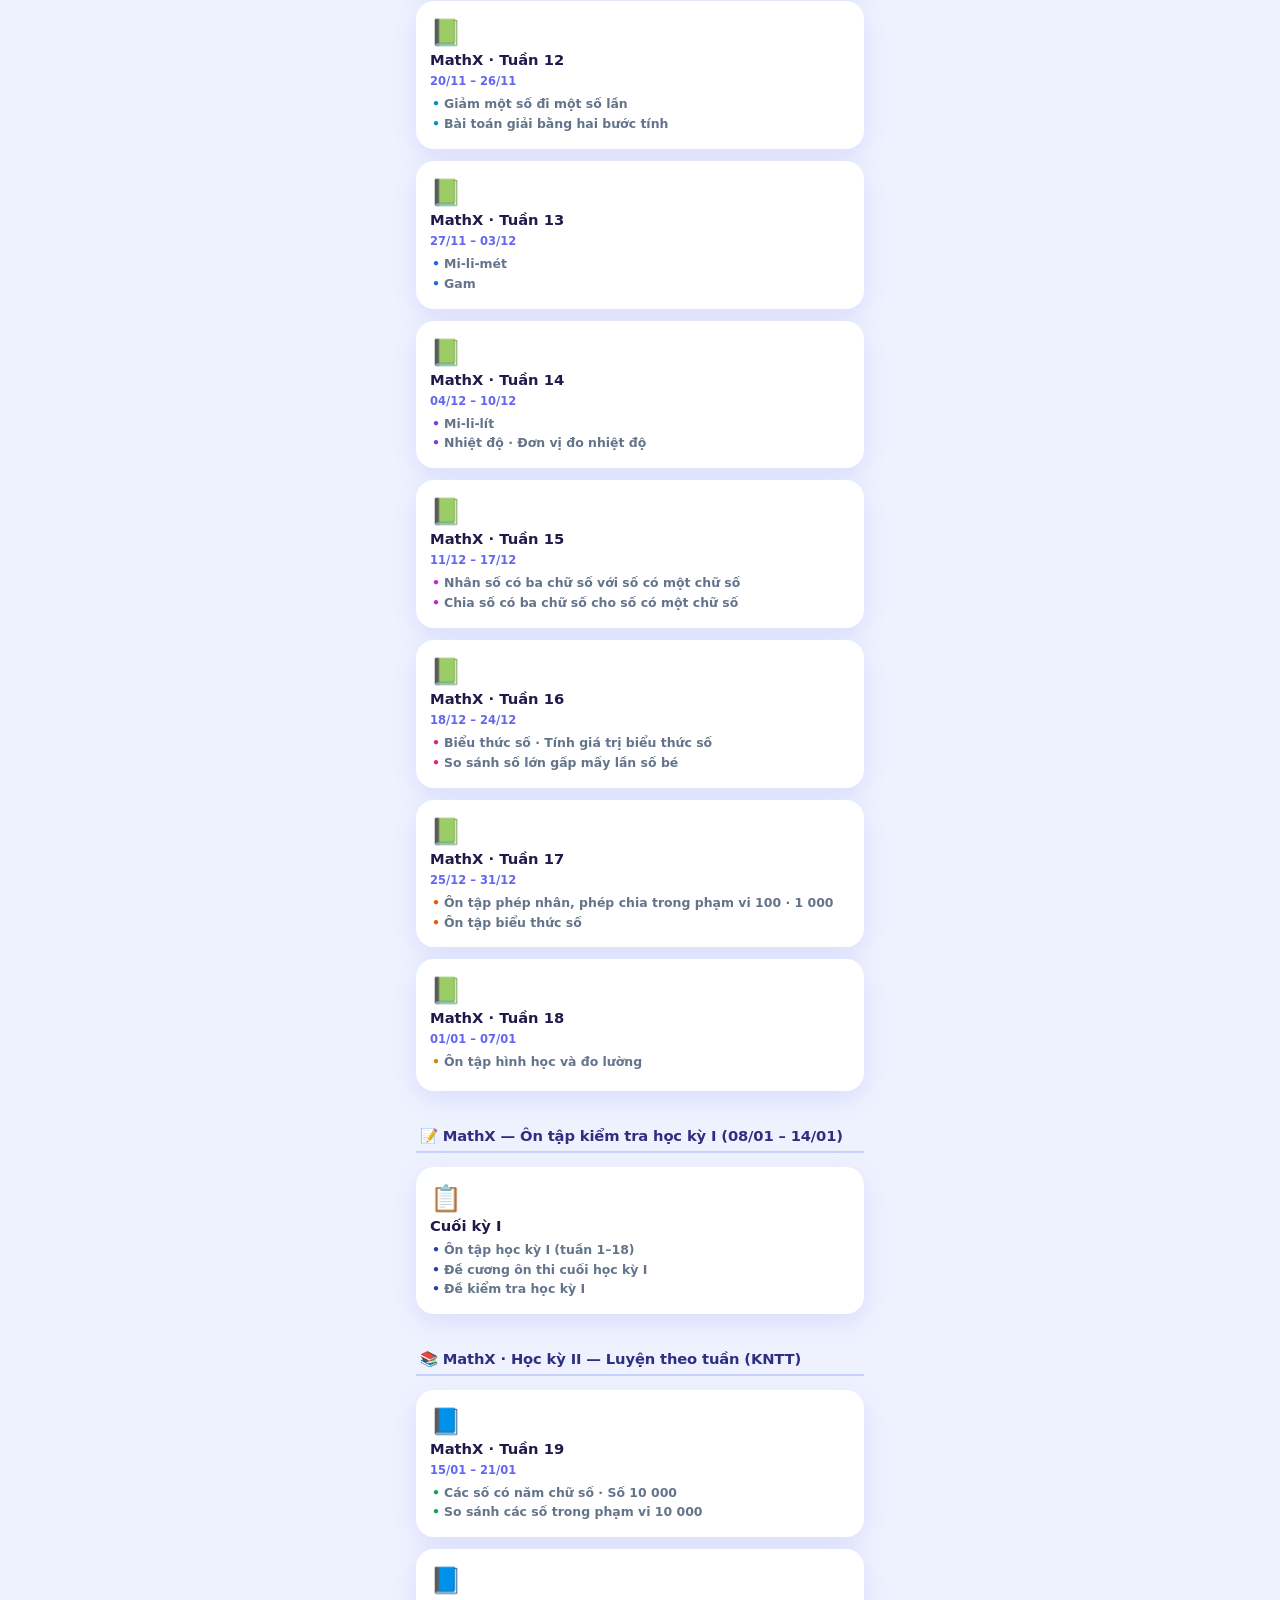
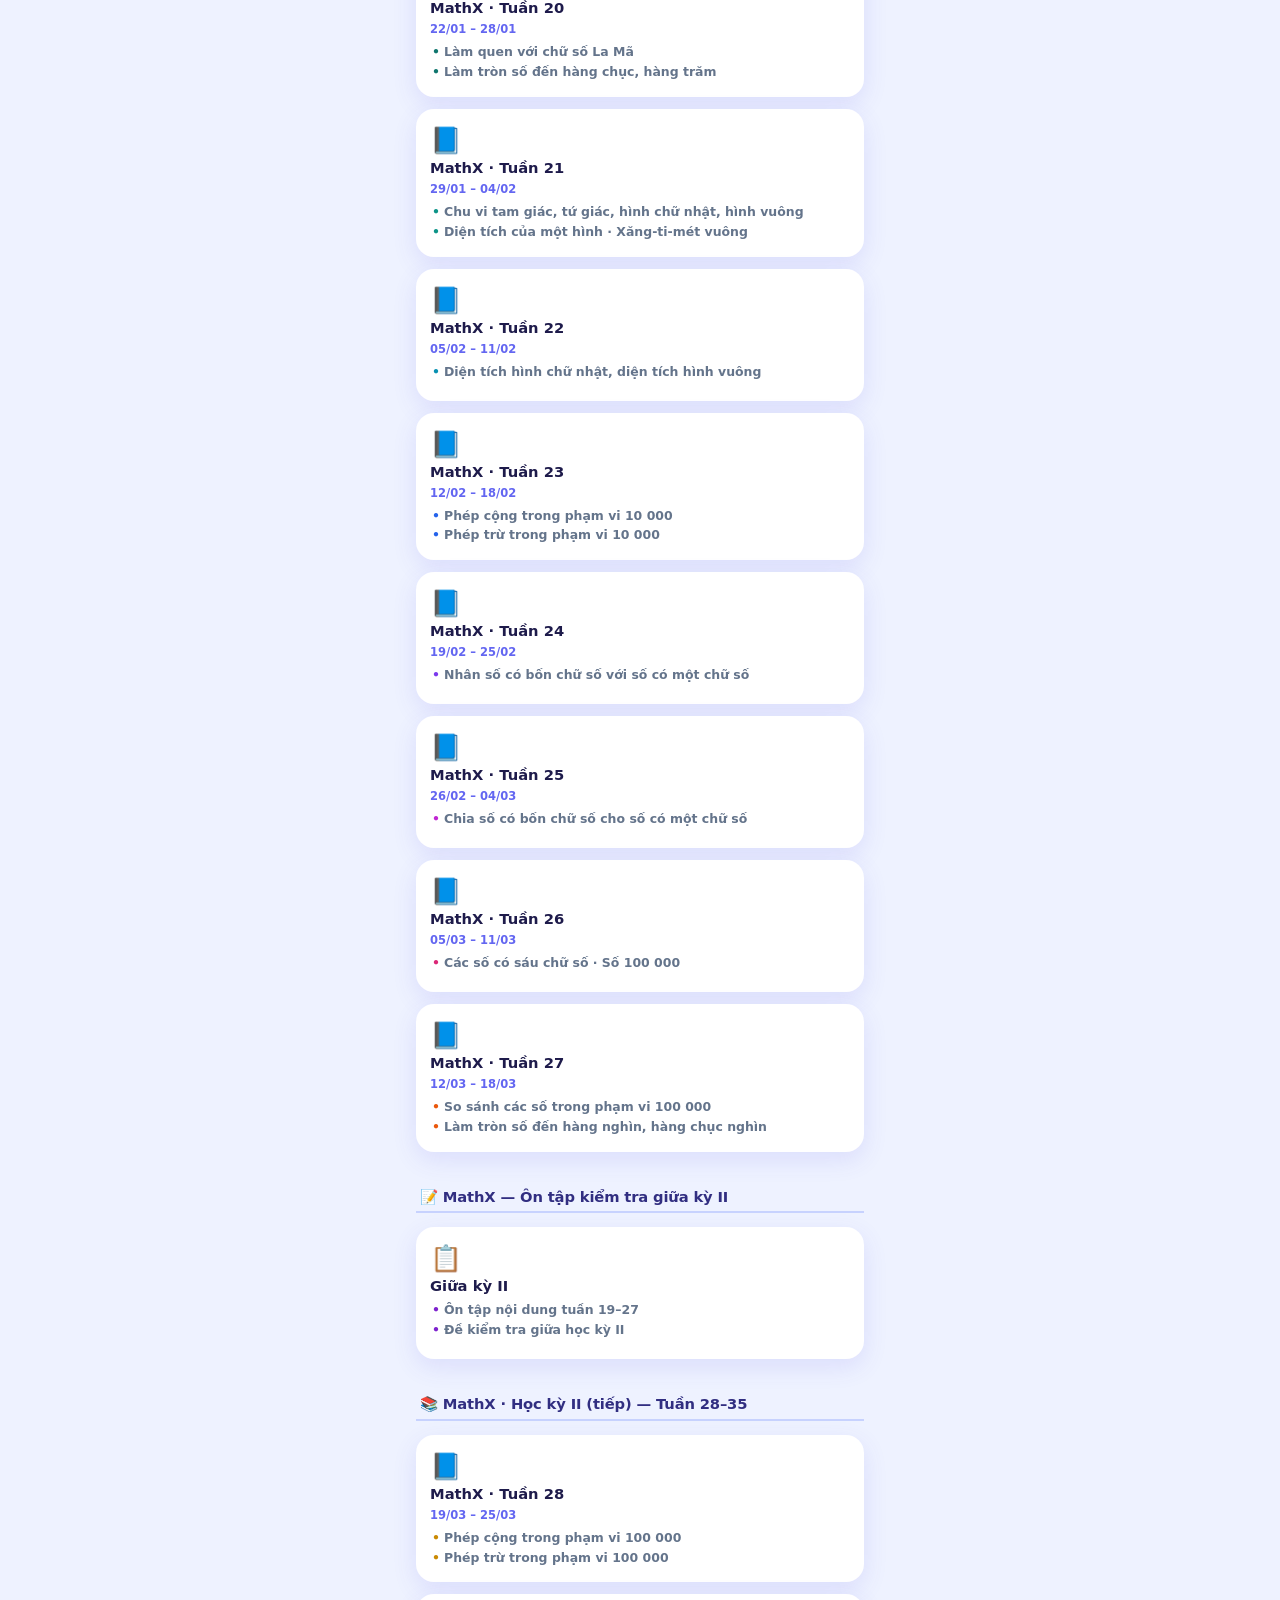
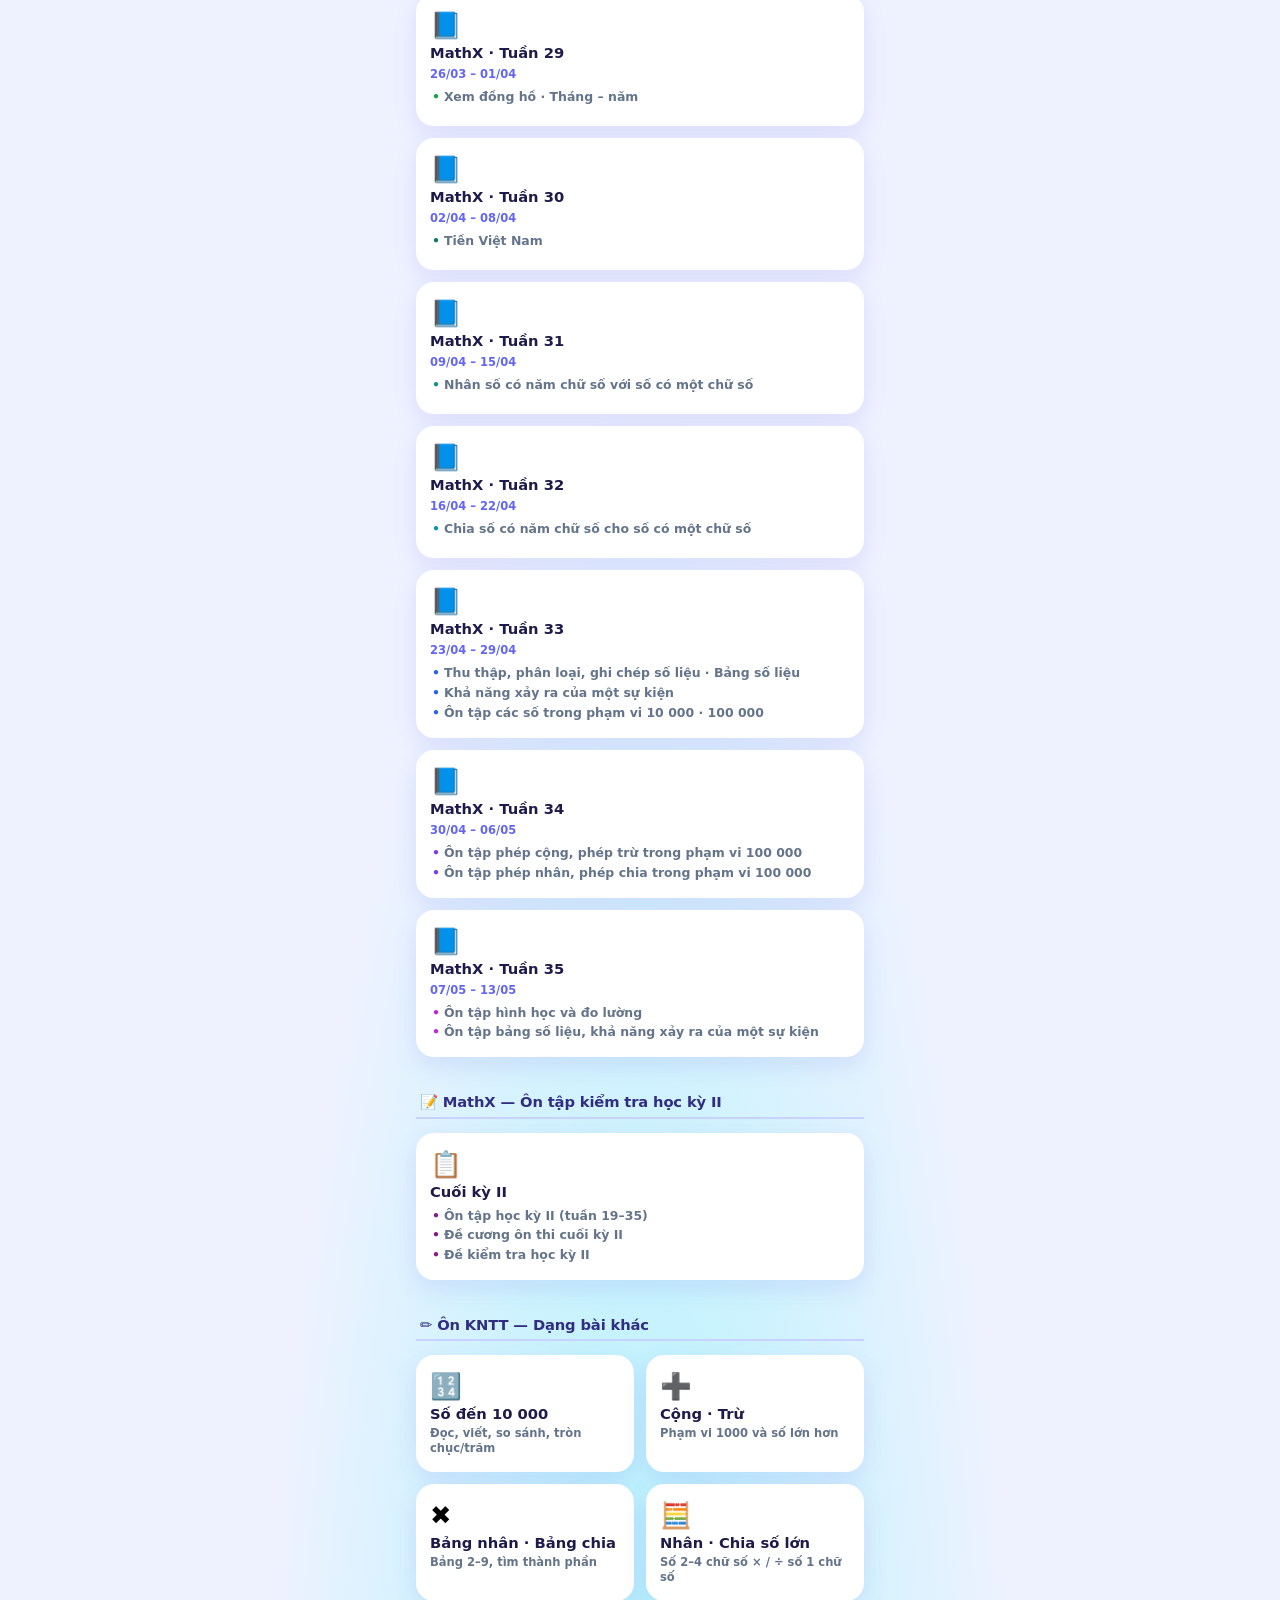
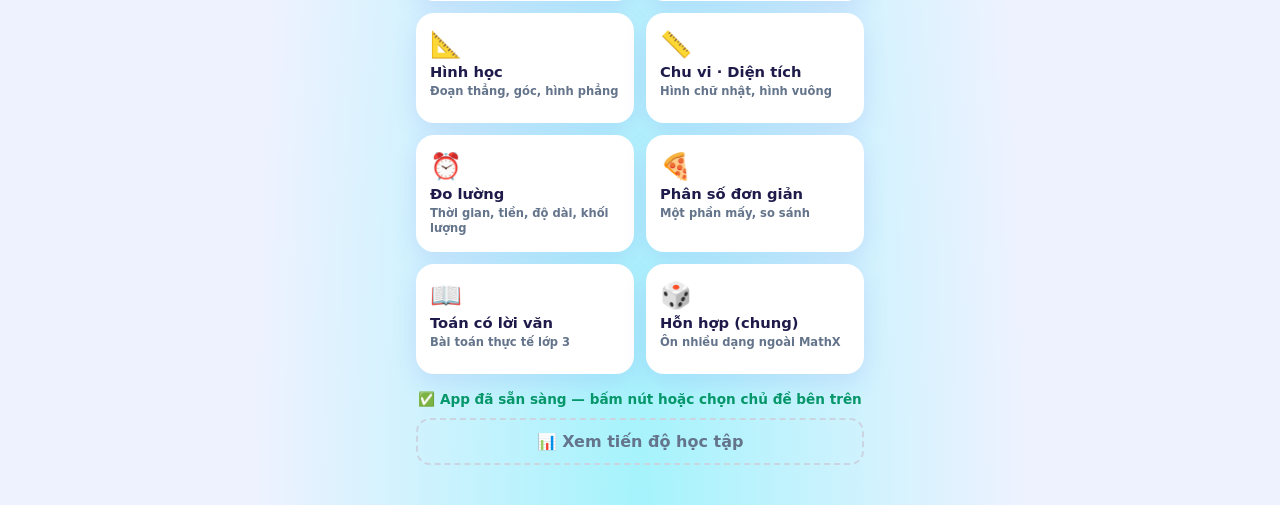
==== commit 7798b9d9: "Nang cap do kho Nang cao: so 5 chu so, nhieu buoc, tim X, chia co du, loi van 3 buoc" ====
--- a/ToanLop3.html
+++ b/ToanLop3.html
@@ -2797,58 +2797,102 @@
     });
   }
 
-  var modeA = pick(["add4", "sub4", "chain", "word"]);
-  if (modeA === "add4") {
-    var a4 = rand(1000, 4500);
-    var b4 = rand(1000, 4500);
+  var modeA = pick(["add5", "sub5", "chain4", "findX", "word2step", "compare"]);
+  if (modeA === "add5") {
+    var a5 = rand(10000, 45000);
+    var b5 = rand(10000, 45000);
     return q({
       topicId: "cong-tru",
       level: level,
-      text: a4.toLocaleString("vi-VN") + " + " + b4.toLocaleString("vi-VN") + " = ?",
+      text: a5.toLocaleString("vi-VN") + " + " + b5.toLocaleString("vi-VN") + " = ?",
       type: "input",
-      answer: a4 + b4,
-      explain: a4 + " + " + b4 + " = " + (a4 + b4),
-    });
-  }
-  if (modeA === "sub4") {
-    var s4a = rand(3000, 9000);
-    var s4b = rand(1000, s4a - 500);
+      answer: a5 + b5,
+      explain: a5 + " + " + b5 + " = " + (a5 + b5),
+    });
+  }
+  if (modeA === "sub5") {
+    var s5a = rand(30000, 90000);
+    var s5b = rand(10000, s5a - 5000);
     return q({
       topicId: "cong-tru",
       level: level,
-      text: s4a.toLocaleString("vi-VN") + " − " + s4b.toLocaleString("vi-VN") + " = ?",
+      text: s5a.toLocaleString("vi-VN") + " − " + s5b.toLocaleString("vi-VN") + " = ?",
       type: "input",
-      answer: s4a - s4b,
-      explain: s4a + " − " + s4b + " = " + (s4a - s4b),
-    });
-  }
-  if (modeA === "chain") {
-    var ca = rand(200, 600);
-    var cb = rand(50, 200);
-    var cc = rand(30, 150);
+      answer: s5a - s5b,
+      explain: s5a + " − " + s5b + " = " + (s5a - s5b),
+    });
+  }
+  if (modeA === "chain4") {
+    var ca = rand(1000, 5000);
+    var cb = rand(500, 3000);
+    var cc = rand(200, 2000);
+    var cd = rand(100, 1500);
+    var chainAns = ca + cb - cc + cd;
     return q({
       topicId: "cong-tru",
       level: level,
-      text: ca + " + " + cb + " − " + cc + " = ?",
+      text: ca.toLocaleString("vi-VN") + " + " + cb.toLocaleString("vi-VN") + " − " + cc.toLocaleString("vi-VN") + " + " + cd.toLocaleString("vi-VN") + " = ?",
       type: "input",
-      answer: ca + cb - cc,
-      explain: "(" + ca + " + " + cb + ") − " + cc + " = " + (ca + cb - cc),
-    });
-  }
-  var buy = rand(250, 800);
-  var pay = buy + rand(50, 200);
+      answer: chainAns,
+      explain: ca + " + " + cb + " − " + cc + " + " + cd + " = " + chainAns,
+    });
+  }
+  if (modeA === "findX") {
+    var fx1 = rand(2000, 8000);
+    var fx2 = rand(1000, 5000);
+    var fxSum = fx1 + fx2;
+    var askPlus = Math.random() < 0.5;
+    if (askPlus) {
+      return q({
+        topicId: "cong-tru",
+        level: level,
+        text: "☐ + " + fx1.toLocaleString("vi-VN") + " = " + fxSum.toLocaleString("vi-VN") + ". Tìm số trong ô trống.",
+        type: "input",
+        answer: fx2,
+        explain: fxSum + " − " + fx1 + " = " + fx2,
+      });
+    }
+    return q({
+      topicId: "cong-tru",
+      level: level,
+      text: fxSum.toLocaleString("vi-VN") + " − ☐ = " + fx1.toLocaleString("vi-VN") + ". Tìm số trong ô trống.",
+      type: "input",
+      answer: fx2,
+      explain: fxSum + " − " + fx1 + " = " + fx2,
+    });
+  }
+  if (modeA === "word2step") {
+    var w1 = rand(3000, 8000);
+    var w2 = rand(1500, 4000);
+    var w3 = rand(500, 2000);
+    return q({
+      topicId: "cong-tru",
+      level: level,
+      text:
+        "Cửa hàng có " + w1.toLocaleString("vi-VN") + " kg gạo. Buổi sáng bán " +
+        w2.toLocaleString("vi-VN") + " kg, buổi chiều nhập thêm " +
+        w3.toLocaleString("vi-VN") + " kg. Hỏi cửa hàng còn bao nhiêu kg gạo?",
+      type: "input",
+      answer: w1 - w2 + w3,
+      explain: w1 + " − " + w2 + " + " + w3 + " = " + (w1 - w2 + w3),
+    });
+  }
+  // compare: so sánh biểu thức
+  var cmpA = rand(2000, 5000);
+  var cmpB = rand(1000, 3000);
+  var cmpC = rand(2000, 5000);
+  var cmpD = rand(1000, 3000);
+  var left = cmpA + cmpB;
+  var right = cmpC + cmpD;
+  var cmpAns = left > right ? ">" : left < right ? "<" : "=";
   return q({
     topicId: "cong-tru",
     level: level,
-    text:
-      "Mẹ mua đồ hết " +
-      buy +
-      " 000 đồng, đưa người bán " +
-      pay +
-      " 000 đồng. Cô bán trả lại bao nhiêu nghìn đồng?",
-    type: "input",
-    answer: pay - buy,
-    explain: pay + " − " + buy + " = " + (pay - buy) + " (nghìn đồng)",
+    text: cmpA.toLocaleString("vi-VN") + " + " + cmpB.toLocaleString("vi-VN") + "  ___  " + cmpC.toLocaleString("vi-VN") + " + " + cmpD.toLocaleString("vi-VN"),
+    type: "mc",
+    options: [">", "<", "="],
+    answer: cmpAns,
+    explain: left + " " + cmpAns + " " + right,
   });
 }
 
@@ -2879,57 +2923,93 @@
     });
   }
 
-  var mode = pick(["missing", "chain", "div", "double"]);
-  if (mode === "missing") {
-    var n2 = rand(3, 9);
-    var m2 = rand(3, 9);
-    var p2 = n2 * m2;
+  var mode = pick(["mixed", "chain3", "divRem", "gap", "wordMul", "compare"]);
+  if (mode === "mixed") {
+    var ma = rand(3, 9);
+    var mb = rand(3, 9);
+    var mc2 = rand(2, 8);
+    var md = rand(2, 6);
+    var mixAns = ma * mb + mc2 * md;
     return q({
       topicId: "bang-nhan-chia",
       level: level,
-      text: "☐ × " + n2 + " = " + p2 + ". Số trong ô trống là?",
+      text: ma + " × " + mb + " + " + mc2 + " × " + md + " = ?",
       type: "input",
-      answer: m2,
-      explain: p2 + " : " + n2 + " = " + m2,
-    });
-  }
-  if (mode === "chain") {
-    var a = rand(2, 6);
-    var b = rand(2, 6);
-    var c = rand(2, 5);
+      answer: mixAns,
+      explain: ma + " × " + mb + " = " + (ma * mb) + "; " + mc2 + " × " + md + " = " + (mc2 * md) + "; tổng = " + mixAns,
+    });
+  }
+  if (mode === "chain3") {
+    var ca = rand(3, 9);
+    var cb = rand(3, 9);
+    var cc = rand(2, 5);
     return q({
       topicId: "bang-nhan-chia",
       level: level,
-      text: a + " × " + b + " × " + c + " = ?",
+      text: ca + " × " + cb + " × " + cc + " = ?",
       type: "input",
-      answer: a * b * c,
-      explain: a + " × " + b + " = " + a * b + ", rồi × " + c + " = " + a * b * c,
-    });
-  }
-  if (mode === "div") {
-    var n3 = rand(4, 9);
-    var m3 = rand(4, 9);
-    var p3 = n3 * m3;
+      answer: ca * cb * cc,
+      explain: ca + " × " + cb + " = " + (ca * cb) + ", rồi × " + cc + " = " + (ca * cb * cc),
+    });
+  }
+  if (mode === "divRem") {
+    var dv = rand(3, 9);
+    var dq = rand(5, 9);
+    var dr = rand(1, dv - 1);
+    var dTotal = dv * dq + dr;
     return q({
       topicId: "bang-nhan-chia",
       level: level,
-      text: "Một số nhân với " + n3 + " được " + p3 + ". Số đó là?",
+      text: dTotal + " chia cho " + dv + " được thương bao nhiêu, dư bao nhiêu? (nhập thương)",
       type: "input",
-      answer: m3,
-      explain: p3 + " : " + n3 + " = " + m3,
-    });
-  }
-  var each = rand(3, 9);
-  var groups = rand(3, 8);
-  var total = each * groups;
+      answer: dq,
+      explain: dTotal + " = " + dv + " × " + dq + " + " + dr + " → thương " + dq + " dư " + dr,
+      explainTip: "Số dư là " + dr,
+    });
+  }
+  if (mode === "gap") {
+    var ga = rand(4, 9);
+    var gb = rand(4, 9);
+    var gProd = ga * gb;
+    var gSub = rand(5, 20);
+    return q({
+      topicId: "bang-nhan-chia",
+      level: level,
+      text: ga + " × " + gb + " − " + gSub + " = ?",
+      type: "input",
+      answer: gProd - gSub,
+      explain: ga + " × " + gb + " = " + gProd + "; " + gProd + " − " + gSub + " = " + (gProd - gSub),
+    });
+  }
+  if (mode === "wordMul") {
+    var wGap = rand(2, 5);
+    var wSmall = rand(6, 15);
+    var wBig = wSmall * wGap;
+    return q({
+      topicId: "bang-nhan-chia",
+      level: level,
+      text: "Anh có số bi gấp " + wGap + " lần em. Em có " + wSmall + " viên bi. Hỏi anh có bao nhiêu viên bi?",
+      type: "input",
+      answer: wBig,
+      explain: wSmall + " × " + wGap + " = " + wBig,
+    });
+  }
+  // compare: so sánh hai tích
+  var cA = rand(3, 9);
+  var cB = rand(3, 9);
+  var cC = rand(3, 9);
+  var cD = rand(3, 9);
+  var cLeft = cA * cB;
+  var cRight = cC * cD;
+  var cAns = cLeft > cRight ? ">" : cLeft < cRight ? "<" : "=";
   return q({
     topicId: "bang-nhan-chia",
     level: level,
-    text: "Có " + total + " cái kẹo chia đều vào " + groups + " hộp. Mỗi hộp có bao nhiêu cái?",
+    text: cA + " × " + cB + "  ___  " + cC + " × " + cD,
     type: "mc",
-    options: numMc(each, 4),
-    answer: each,
-    explain: total + " : " + groups + " = " + each,
+    options: [">", "<", "="],
+    answer: cAns,
+    explain: (cA * cB) + " " + cAns + " " + (cC * cD),
   });
 }
 
@@ -2962,22 +3042,22 @@
     });
   }
 
-  var mode = pick(["mul", "div", "mul3", "remain"]);
-  if (mode === "mul") {
-    var m1 = rand(23, 86);
-    var m2 = rand(3, 8);
+  var mode = pick(["mul3dig", "div3dig", "mulAdd", "remain", "wordBig", "findDiv"]);
+  if (mode === "mul3dig") {
+    var m1 = rand(102, 498);
+    var m2 = rand(3, 9);
     return q({
       topicId: "nhan-chia-lon",
       level: level,
       text: m1 + " × " + m2 + " = ?",
       type: "input",
       answer: m1 * m2,
-      explain: m1 + " × " + m2 + " = " + m1 * m2,
-    });
-  }
-  if (mode === "div") {
-    var d2 = rand(3, 8);
-    var dq = rand(15, 48);
+      explain: m1 + " × " + m2 + " = " + (m1 * m2),
+    });
+  }
+  if (mode === "div3dig") {
+    var d2 = rand(3, 9);
+    var dq = rand(50, 150);
     var d1 = d2 * dq;
     return q({
       topicId: "nhan-chia-lon",
@@ -2988,29 +3068,63 @@
       explain: d1 + " : " + d2 + " = " + dq,
     });
   }
-  if (mode === "mul3") {
-    var a3 = rand(102, 245);
-    var b3 = rand(2, 5);
+  if (mode === "mulAdd") {
+    var maA = rand(25, 99);
+    var maB = rand(3, 7);
+    var maC = rand(20, 80);
+    var maD = rand(2, 6);
+    var maAns = maA * maB + maC * maD;
     return q({
       topicId: "nhan-chia-lon",
       level: level,
-      text: a3 + " × " + b3 + " = ?",
+      text: maA + " × " + maB + " + " + maC + " × " + maD + " = ?",
       type: "input",
-      answer: a3 * b3,
-      explain: a3 + " × " + b3 + " = " + a3 * b3,
-    });
-  }
-  var rb = rand(3, 7);
-  var rq = rand(10, 25);
-  var rr = rand(1, rb - 1);
-  var ra = rb * rq + rr;
+      answer: maAns,
+      explain: maA + " × " + maB + " = " + (maA * maB) + "; " + maC + " × " + maD + " = " + (maC * maD) + "; tổng = " + maAns,
+    });
+  }
+  if (mode === "remain") {
+    var rb = rand(4, 9);
+    var rq = rand(30, 80);
+    var rr = rand(1, rb - 1);
+    var ra = rb * rq + rr;
+    return q({
+      topicId: "nhan-chia-lon",
+      level: level,
+      text: "Chia " + ra + " cho " + rb + ". Số dư là bao nhiêu?",
+      type: "input",
+      answer: rr,
+      explain: ra + " = " + rb + " × " + rq + " + " + rr + " → dư " + rr,
+    });
+  }
+  if (mode === "wordBig") {
+    var boxes = rand(3, 8);
+    var perBox = rand(24, 65);
+    var extra = rand(12, 45);
+    var wbAns = boxes * perBox + extra;
+    return q({
+      topicId: "nhan-chia-lon",
+      level: level,
+      text:
+        "Kho có " + boxes + " thùng, mỗi thùng " + perBox +
+        " quyển sách, ngoài ra còn " + extra +
+        " quyển lẻ. Tất cả có bao nhiêu quyển sách?",
+      type: "input",
+      answer: wbAns,
+      explain: boxes + " × " + perBox + " + " + extra + " = " + wbAns,
+    });
+  }
+  // findDiv: tìm số bị chia
+  var fdDiv = rand(4, 9);
+  var fdQ = rand(30, 99);
+  var fdN = fdDiv * fdQ;
   return q({
     topicId: "nhan-chia-lon",
     level: level,
-    text: "Chia " + ra + " cho " + rb + ". Thương là bao nhiêu? (không hỏi số dư)",
+    text: "Một số chia cho " + fdDiv + " được " + fdQ + ". Số đó là bao nhiêu?",
     type: "input",
-    answer: rq,
-    explain: ra + " = " + rb + " × " + rq + " + " + rr + " → thương " + rq,
+    answer: fdN,
+    explain: fdQ + " × " + fdDiv + " = " + fdN,
   });
 }
 
@@ -5113,63 +5227,104 @@
     });
   }
 
-  var modeA = pick(["time2", "money2", "length2", "mix"]);
-  if (modeA === "time2") {
-    var h2 = rand(1, 3);
-    var m2 = rand(10, 50);
+  var modeA = pick(["timeReverse", "moneyChange", "compareUnit", "timeDuration", "lengthCompare", "massWord"]);
+  if (modeA === "timeReverse") {
+    var totalMin = rand(65, 250);
+    var rh = Math.floor(totalMin / 60);
+    var rm = totalMin % 60;
     return q({
       topicId: "do-luong",
       level: level,
-      text: h2 + " giờ " + m2 + " phút = ? phút",
+      text: totalMin + " phút = ? giờ ? phút. Số phút lẻ là bao nhiêu?",
       type: "input",
-      answer: h2 * 60 + m2,
-      explain: h2 + "×60 + " + m2 + " = " + (h2 * 60 + m2) + " phút",
-    });
-  }
-  if (modeA === "money2") {
-    var price = rand(15, 45) * 1000;
-    var qty = rand(2, 5);
+      answer: rm,
+      explain: totalMin + " phút = " + rh + " giờ " + rm + " phút (" + rh + " × 60 = " + (rh * 60) + "; lẻ " + rm + " phút)",
+    });
+  }
+  if (modeA === "moneyChange") {
+    var items = rand(2, 4);
+    var priceItem = rand(8, 25) * 1000;
+    var totalPay = (items * priceItem) + rand(5, 30) * 1000;
+    totalPay = Math.ceil(totalPay / 10000) * 10000; // làm tròn lên chục nghìn
+    var totalCost = items * priceItem;
+    var change = totalPay - totalCost;
     return q({
       topicId: "do-luong",
       level: level,
       text:
-        "Một quyển vở giá " +
-        price.toLocaleString("vi-VN") +
-        " đồng. Mua " +
-        qty +
-        " quyển hết bao nhiêu đồng?",
+        "Mua " + items + " quyển vở, mỗi quyển giá " +
+        priceItem.toLocaleString("vi-VN") + " đồng. Đưa " +
+        totalPay.toLocaleString("vi-VN") + " đồng. Được trả lại bao nhiêu đồng?",
       type: "input",
-      answer: price * qty,
-      explain: price + " × " + qty + " = " + price * qty,
-    });
-  }
-  if (modeA === "length2") {
-    var lm = rand(2, 6);
-    var lcm = rand(10, 90);
+      answer: change,
+      explain: items + " × " + priceItem + " = " + totalCost + "; thối " + totalPay + " − " + totalCost + " = " + change,
+    });
+  }
+  if (modeA === "compareUnit") {
+    var kg1 = rand(1, 5);
+    var g1 = rand(100, 900);
+    var totalG1 = kg1 * 1000 + g1;
+    var totalG2 = rand(1500, 6000);
+    var cmpAns = totalG1 > totalG2 ? ">" : totalG1 < totalG2 ? "<" : "=";
     return q({
       topicId: "do-luong",
       level: level,
-      text: lm + " m " + lcm + " cm = ? cm",
+      text: kg1 + " kg " + g1 + " g  ___  " + totalG2.toLocaleString("vi-VN") + " g",
+      type: "mc",
+      options: [">", "<", "="],
+      answer: cmpAns,
+      explain: kg1 + " kg " + g1 + " g = " + totalG1 + " g; " + totalG1 + " " + cmpAns + " " + totalG2,
+    });
+  }
+  if (modeA === "timeDuration") {
+    var startH = rand(7, 11);
+    var startM = pick([0, 15, 20, 30, 45]);
+    var durH = rand(1, 3);
+    var durM = pick([15, 20, 25, 30, 40, 45]);
+    var endTotalMin = startH * 60 + startM + durH * 60 + durM;
+    var endH = Math.floor(endTotalMin / 60);
+    var endM = endTotalMin % 60;
+    return q({
+      topicId: "do-luong",
+      level: level,
+      text:
+        "Bé bắt đầu học lúc " + startH + " giờ " + (startM > 0 ? startM + " phút" : "") +
+        ", học trong " + durH + " giờ " + durM + " phút. Bé học xong lúc mấy giờ? (nhập số giờ)",
       type: "input",
-      answer: lm * 100 + lcm,
-      explain: lm + " m = " + lm * 100 + " cm, cộng " + lcm + " cm = " + (lm * 100 + lcm) + " cm",
-    });
-  }
-  var startH = rand(7, 10);
-  var add = pick([1, 2, 3]);
+      answer: endH,
+      explain: startH + "h" + (startM || "00") + " + " + durH + "h" + durM + " = " + endH + "h" + (endM < 10 ? "0" : "") + endM,
+    });
+  }
+  if (modeA === "lengthCompare") {
+    var m1 = rand(2, 8);
+    var cm1 = rand(10, 90);
+    var totalCm1 = m1 * 100 + cm1;
+    var totalCm2 = rand(200, 900);
+    var lcAns = totalCm1 > totalCm2 ? ">" : totalCm1 < totalCm2 ? "<" : "=";
+    return q({
+      topicId: "do-luong",
+      level: level,
+      text: m1 + " m " + cm1 + " cm  ___  " + totalCm2 + " cm",
+      type: "mc",
+      options: [">", "<", "="],
+      answer: lcAns,
+      explain: m1 + " m " + cm1 + " cm = " + totalCm1 + " cm; " + totalCm1 + " " + lcAns + " " + totalCm2,
+    });
+  }
+  // massWord: bài toán cân nặng nhiều bước
+  var bags = rand(3, 6);
+  var perBag = rand(2, 8);
+  var eaten = rand(1, 5);
+  var massAns = bags * perBag - eaten;
   return q({
     topicId: "do-luong",
     level: level,
     text:
-      "Bắt đầu học lúc " +
-      startH +
-      " giờ, học trong " +
-      add +
-      " giờ. Kết thúc lúc mấy giờ?",
-    type: "mc",
-    options: numMc(startH + add, 2),
-    answer: startH + add,
-    explain: startH + " + " + add + " = " + (startH + add) + " giờ",
+      "Có " + bags + " túi cam, mỗi túi nặng " + perBag +
+      " kg. Sau khi lấy ra " + eaten + " kg cam thì còn bao nhiêu kg?",
+    type: "input",
+    answer: massAns,
+    explain: bags + " × " + perBag + " − " + eaten + " = " + massAns + " kg",
   });
 }
 
@@ -5431,91 +5586,105 @@
     });
   }
 
-  var modeA = pick(["twoStep", "remain", "compare", "farm"]);
-  if (modeA === "twoStep") {
-    var a = rand(20, 40);
-    var b = rand(15, 30);
-    var boxes = rand(3, 5);
+  var modeA = pick(["threeStep", "buyGive", "gap", "multiCompare", "mixed", "fraction"]);
+  if (modeA === "threeStep") {
+    var boxes = rand(3, 6);
+    var perBox = rand(10, 24);
+    var eaten = rand(8, 20);
+    var given = rand(5, 15);
+    var tsAns = boxes * perBox - eaten - given;
     return q({
       topicId: "toan-loi",
       level: level,
       text:
-        "Một hộp có " +
-        a +
-        " cái kẹo đỏ và " +
-        b +
-        " cái kẹo xanh. " +
-        boxes +
-        " hộp như vậy có tất cả bao nhiêu cái kẹo?",
+        "Mẹ mua " + boxes + " hộp bánh, mỗi hộp có " + perBox +
+        " cái. Bé ăn " + eaten + " cái, cho bạn " + given +
+        " cái. Hỏi còn lại bao nhiêu cái bánh?",
       type: "input",
-      answer: (a + b) * boxes,
-      explain:
-        "Mỗi hộp " +
-        (a + b) +
-        " cái; " +
-        boxes +
-        " hộp: " +
-        (a + b) +
-        " × " +
-        boxes +
-        " = " +
-        (a + b) * boxes,
-    });
-  }
-  if (modeA === "remain") {
-    var total = rand(50, 120);
-    var used = rand(15, total - 20);
-    var more = rand(5, 15);
+      answer: tsAns,
+      explain: boxes + " × " + perBox + " = " + (boxes * perBox) + "; " + (boxes * perBox) + " − " + eaten + " − " + given + " = " + tsAns,
+    });
+  }
+  if (modeA === "buyGive") {
+    var price = rand(8, 25);
+    var qty = rand(3, 7);
+    var money = price * qty + rand(10, 40);
+    var changeAns = money - price * qty;
     return q({
       topicId: "toan-loi",
       level: level,
       text:
-        "Thùng có " +
-        total +
-        " quả cam, lấy ra " +
-        used +
-        " quả, rồi bỏ thêm " +
-        more +
-        " quả. Hiện có bao nhiêu quả?",
+        "Mỗi quyển vở giá " + price + " 000 đồng. Mua " + qty +
+        " quyển, đưa " + money + " 000 đồng. Được trả lại bao nhiêu nghìn đồng?",
       type: "input",
-      answer: total - used + more,
-      explain: total + " − " + used + " + " + more + " = " + (total - used + more),
-    });
-  }
-  if (modeA === "compare") {
-    var small = rand(18, 40);
-    var more2 = rand(8, 20);
+      answer: changeAns,
+      explain: qty + " × " + price + " = " + (price * qty) + "; thối " + money + " − " + (price * qty) + " = " + changeAns,
+    });
+  }
+  if (modeA === "gap") {
+    var gap = rand(2, 5);
+    var smaller = rand(15, 40);
+    var bigger = smaller * gap;
+    var sumBoth = smaller + bigger;
     return q({
       topicId: "toan-loi",
       level: level,
       text:
-        "Lan có " +
-        small +
-        " nhãn vở. Minh có nhiều hơn Lan " +
-        more2 +
-        " nhãn. Minh có bao nhiêu nhãn?",
+        "Anh có số bi gấp " + gap + " lần em. Em có " + smaller +
+        " viên bi. Hỏi cả hai anh em có tất cả bao nhiêu viên bi?",
       type: "input",
-      answer: small + more2,
-      explain: small + " + " + more2 + " = " + (small + more2),
-    });
-  }
-  var rows = rand(4, 8);
-  var per = rand(6, 12);
-  var extra = rand(3, 10);
+      answer: sumBoth,
+      explain: "Anh: " + smaller + " × " + gap + " = " + bigger + "; tổng: " + smaller + " + " + bigger + " = " + sumBoth,
+    });
+  }
+  if (modeA === "multiCompare") {
+    var personA = rand(30, 80);
+    var lessB = rand(10, 25);
+    var personB = personA - lessB;
+    var moreC = rand(5, 20);
+    var personC = personB + moreC;
+    return q({
+      topicId: "toan-loi",
+      level: level,
+      text:
+        "An có " + personA + " nhãn vở. Bình ít hơn An " + lessB +
+        " nhãn. Chi nhiều hơn Bình " + moreC + " nhãn. Hỏi Chi có bao nhiêu nhãn vở?",
+      type: "input",
+      answer: personC,
+      explain: "Bình: " + personA + " − " + lessB + " = " + personB + "; Chi: " + personB + " + " + moreC + " = " + personC,
+    });
+  }
+  if (modeA === "mixed") {
+    var students = rand(4, 8);
+    var pencils = rand(3, 6);
+    var erasers = rand(2, 4);
+    var totalItems = students * pencils + students * erasers;
+    return q({
+      topicId: "toan-loi",
+      level: level,
+      text:
+        "Cô giáo phát cho mỗi bạn " + pencils + " bút chì và " + erasers +
+        " cục tẩy. Lớp có " + students + " bạn. Cô cần tất cả bao nhiêu đồ dùng?",
+      type: "input",
+      answer: totalItems,
+      explain: students + " × " + pencils + " + " + students + " × " + erasers + " = " + (students * pencils) + " + " + (students * erasers) + " = " + totalItems,
+    });
+  }
+  // fraction word problem
+  var fTotal = pick([24, 30, 36, 40, 48, 60]);
+  var fDiv = pick([2, 3, 4, 5, 6]);
+  while (fTotal % fDiv !== 0) fDiv = pick([2, 3, 4, 5, 6]);
+  var fPart = fTotal / fDiv;
+  var fRemain = fTotal - fPart;
   return q({
     topicId: "toan-loi",
     level: level,
     text:
-      "Vườn có " +
-      rows +
-      " hàng cây, mỗi hàng " +
-      per +
-      " cây, ngoài ra còn " +
-      extra +
-      " cây trồng thêm. Tất cả bao nhiêu cây?",
+      "Có " + fTotal + " quả táo. Cho bạn 1/" + fDiv +
+      " số táo đó. Hỏi còn lại bao nhiêu quả?",
     type: "input",
-    answer: rows * per + extra,
-    explain: rows + " × " + per + " + " + extra + " = " + (rows * per + extra),
+    answer: fRemain,
+    explain: "Cho: " + fTotal + " : " + fDiv + " = " + fPart + "; còn: " + fTotal + " − " + fPart + " = " + fRemain,
   });
 }
 
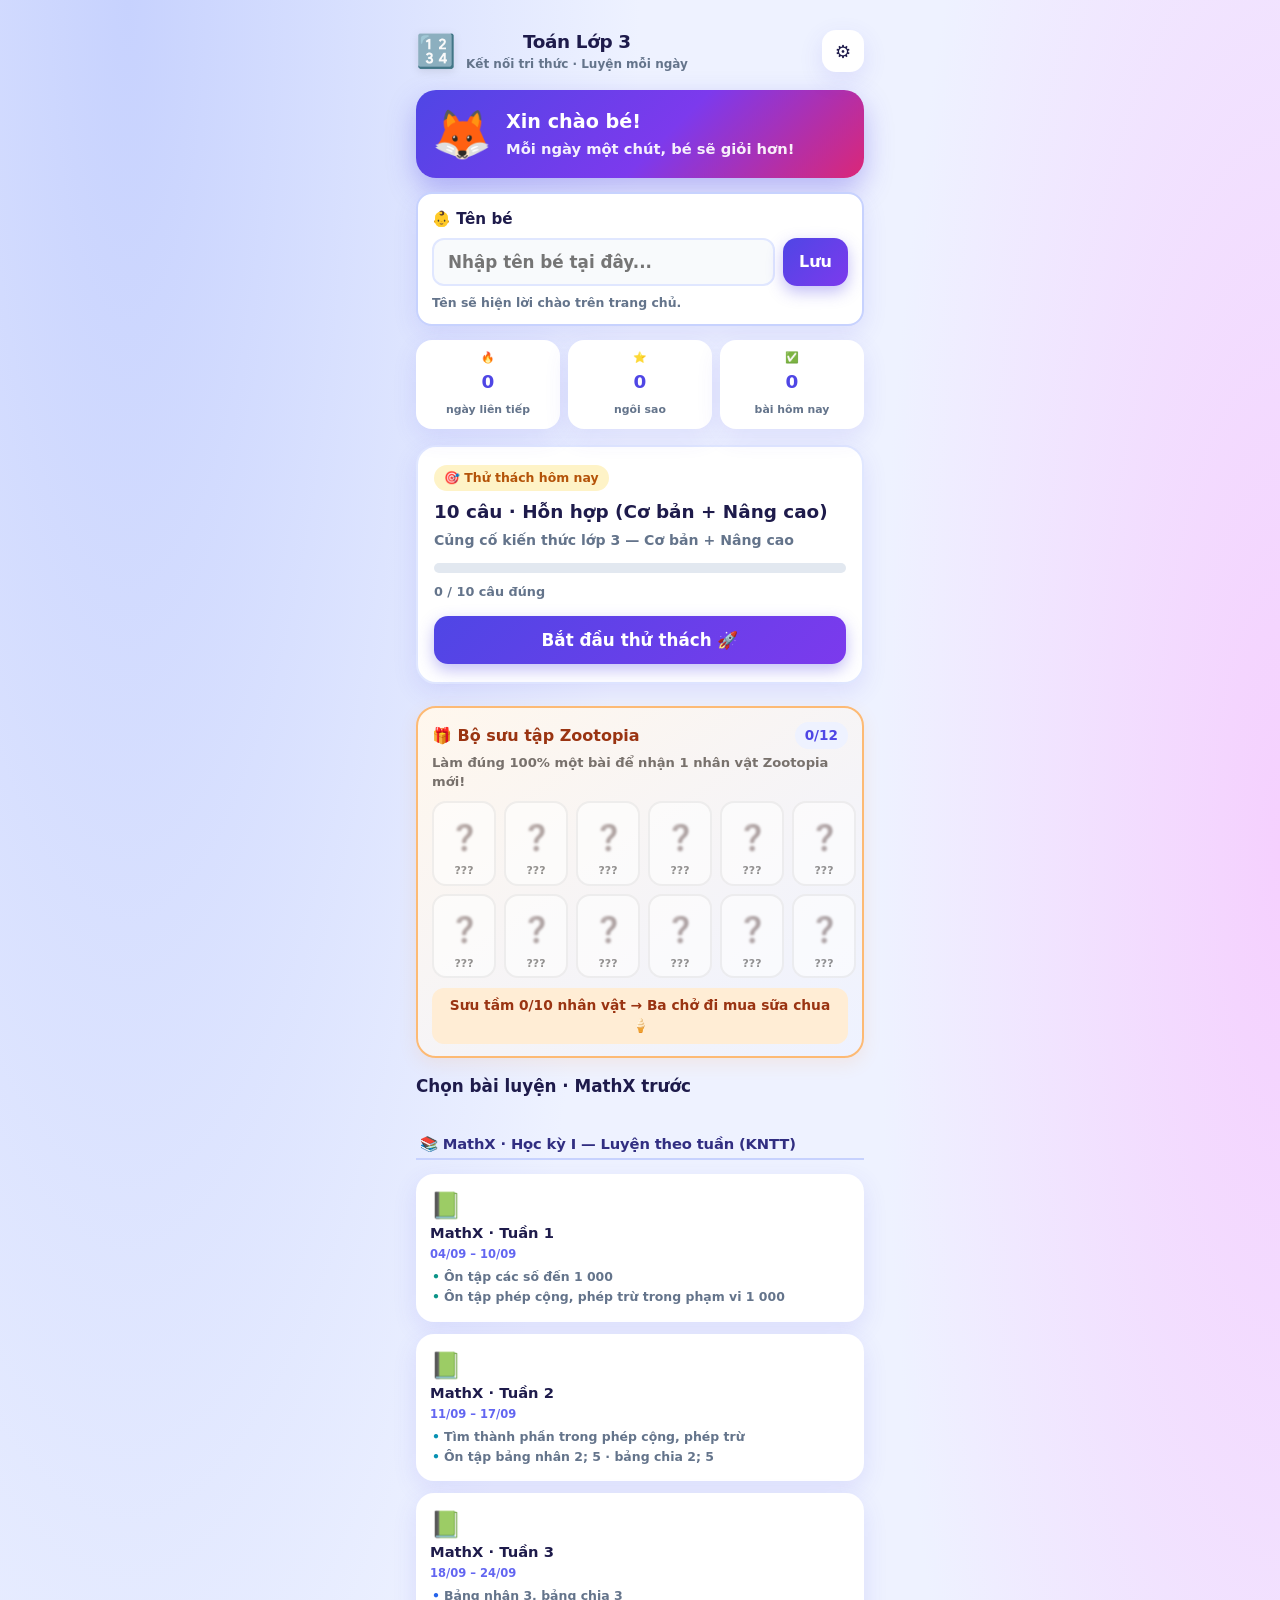
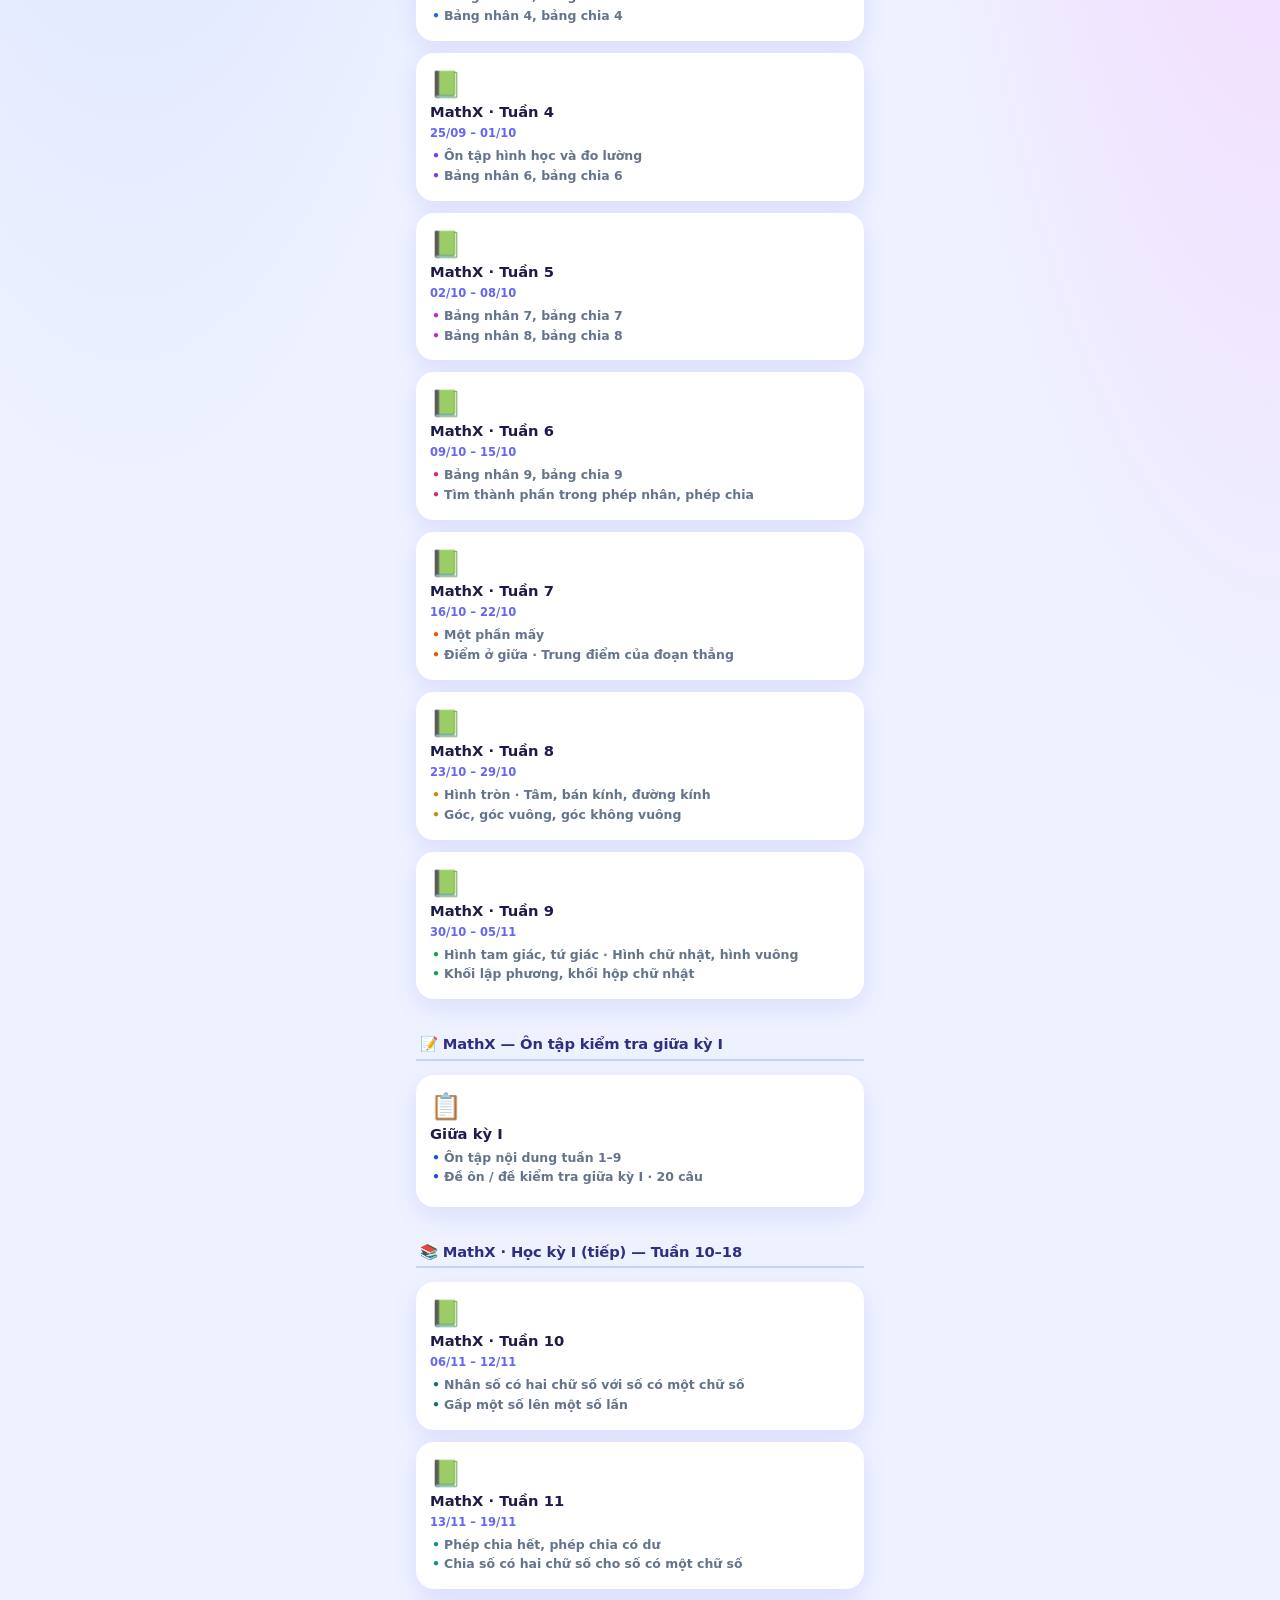
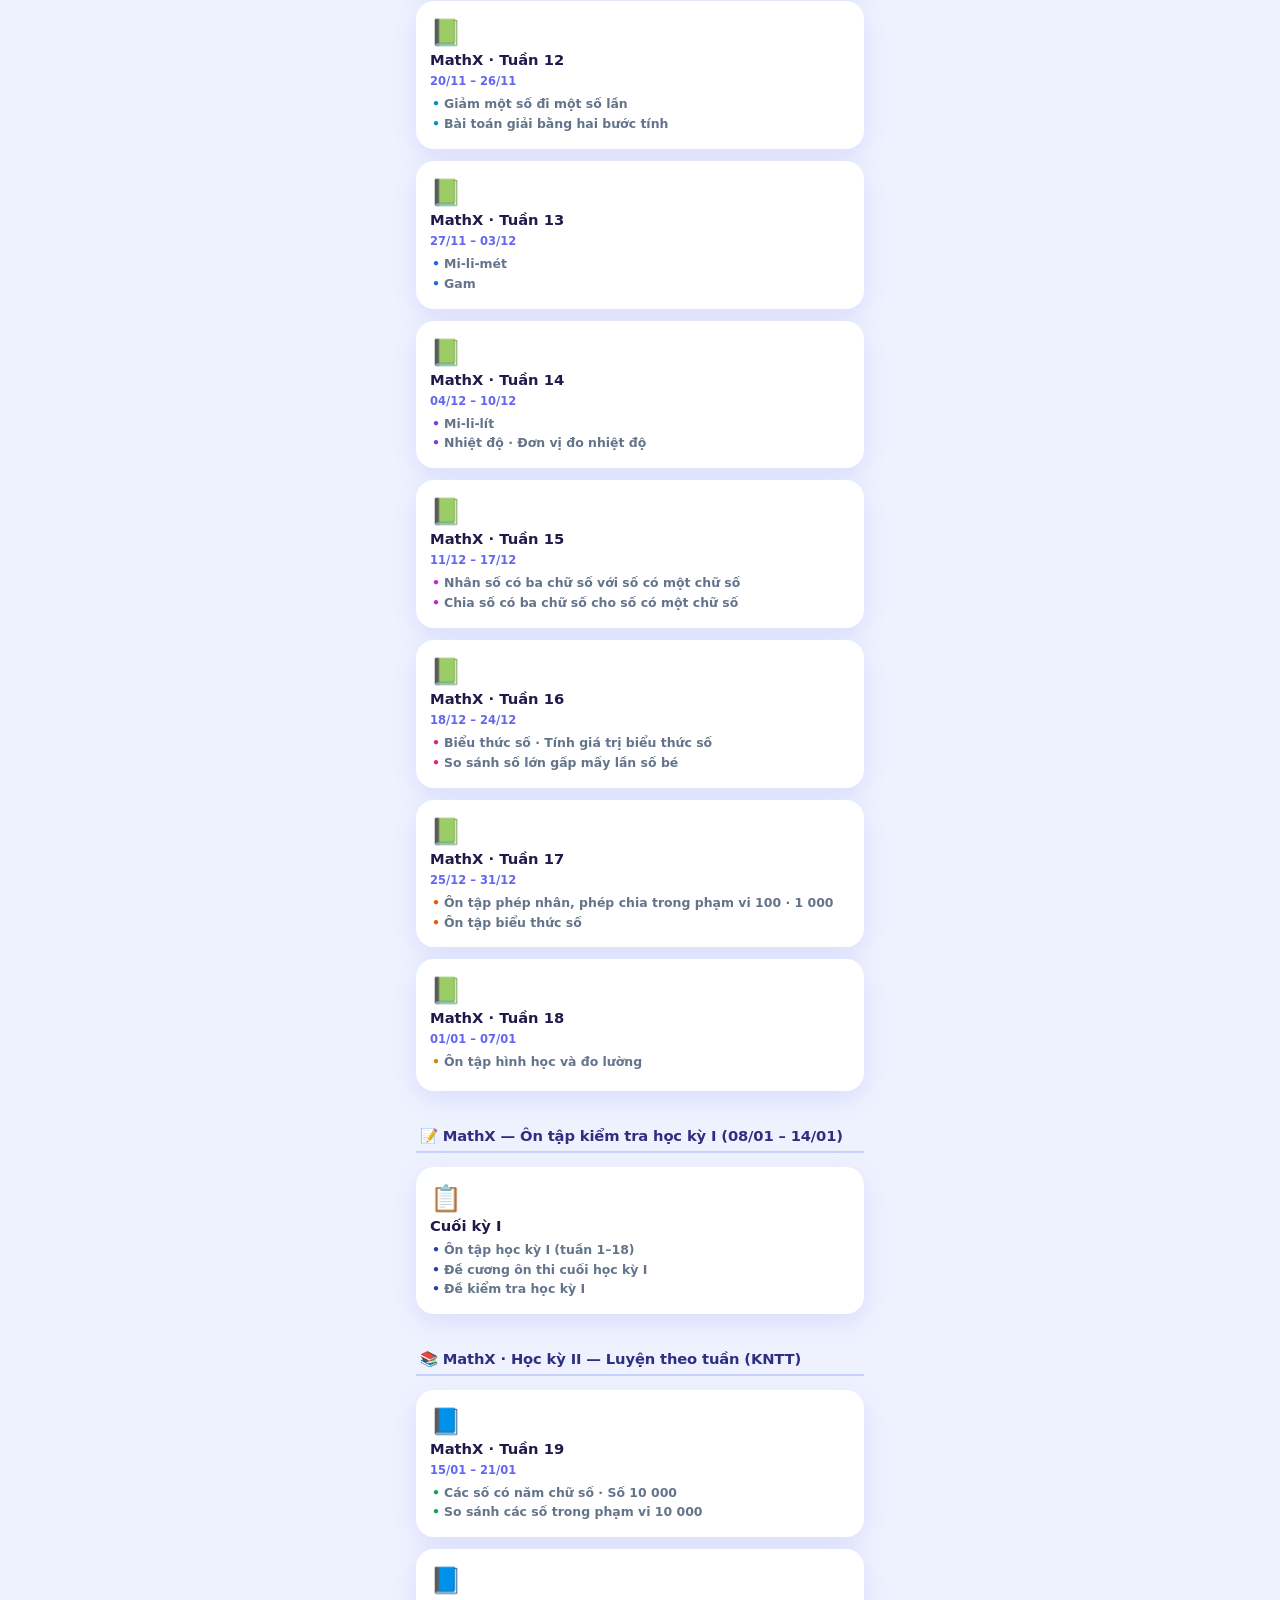
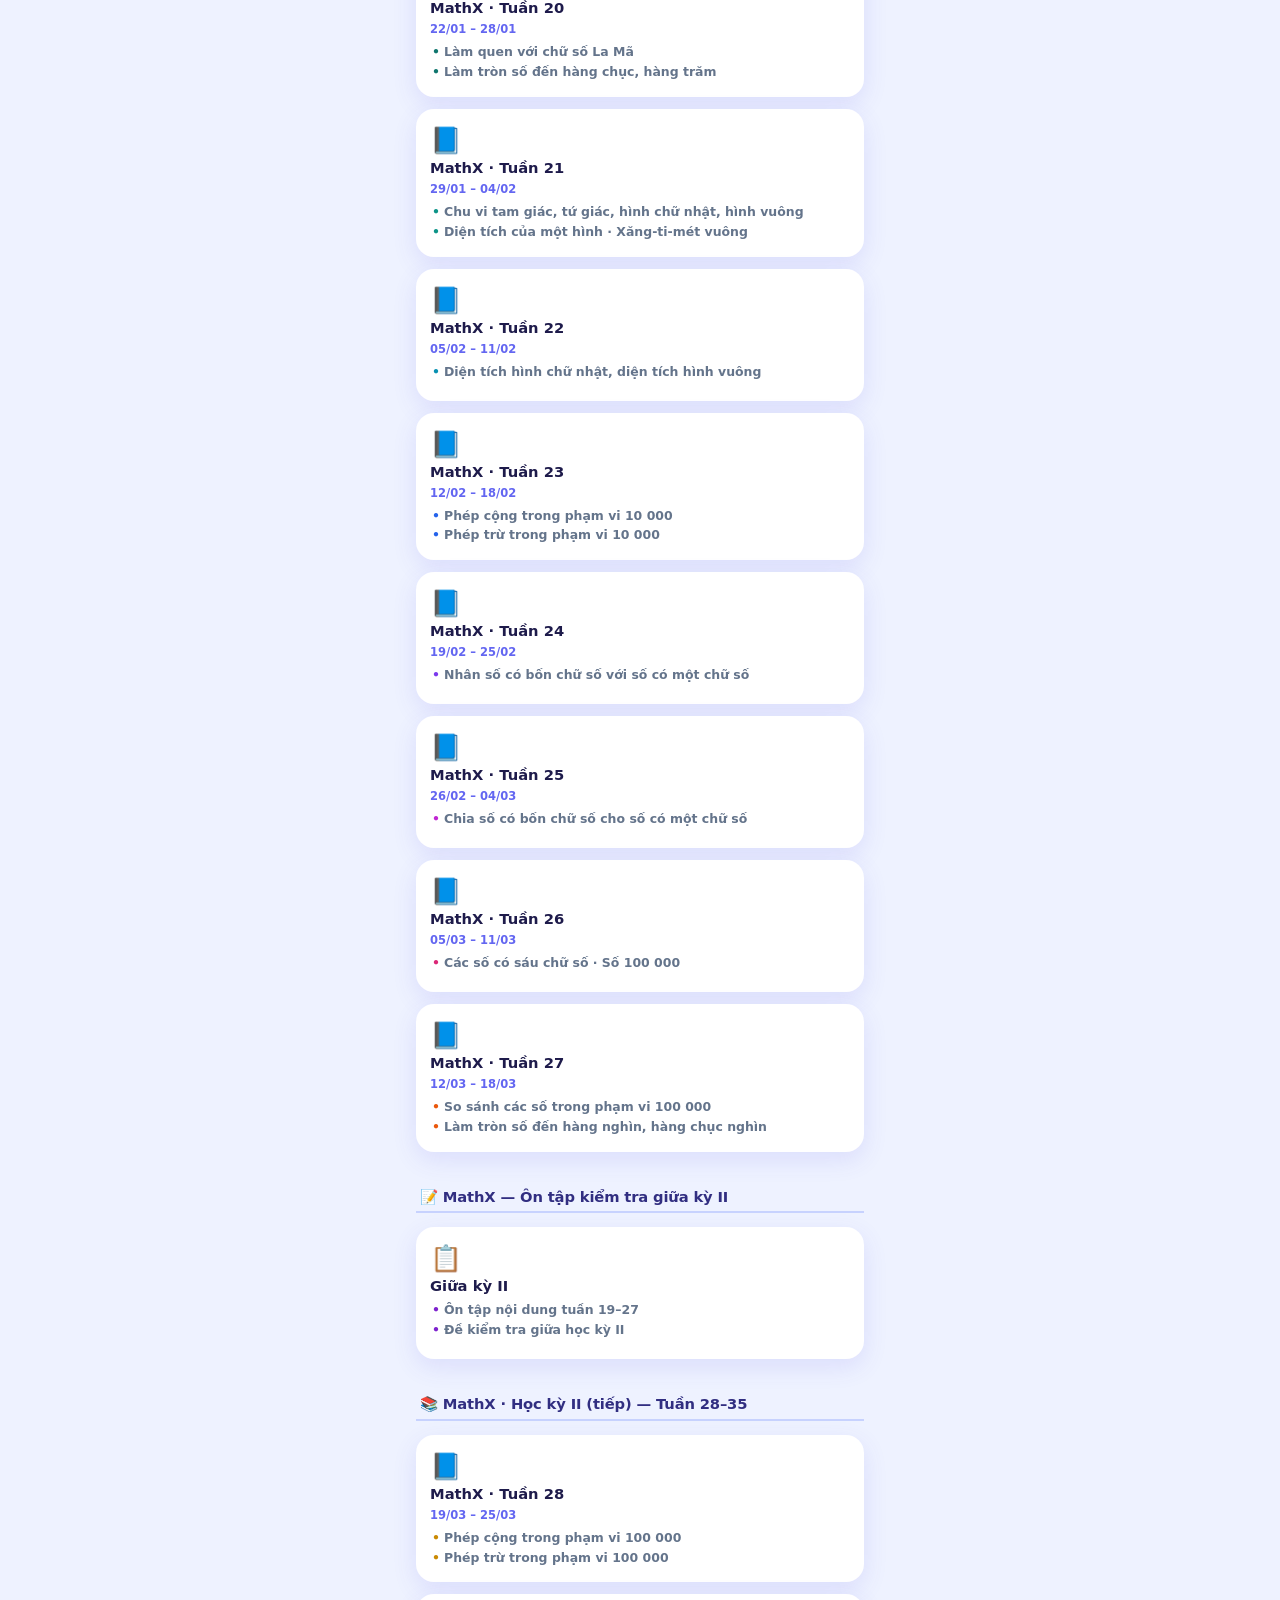
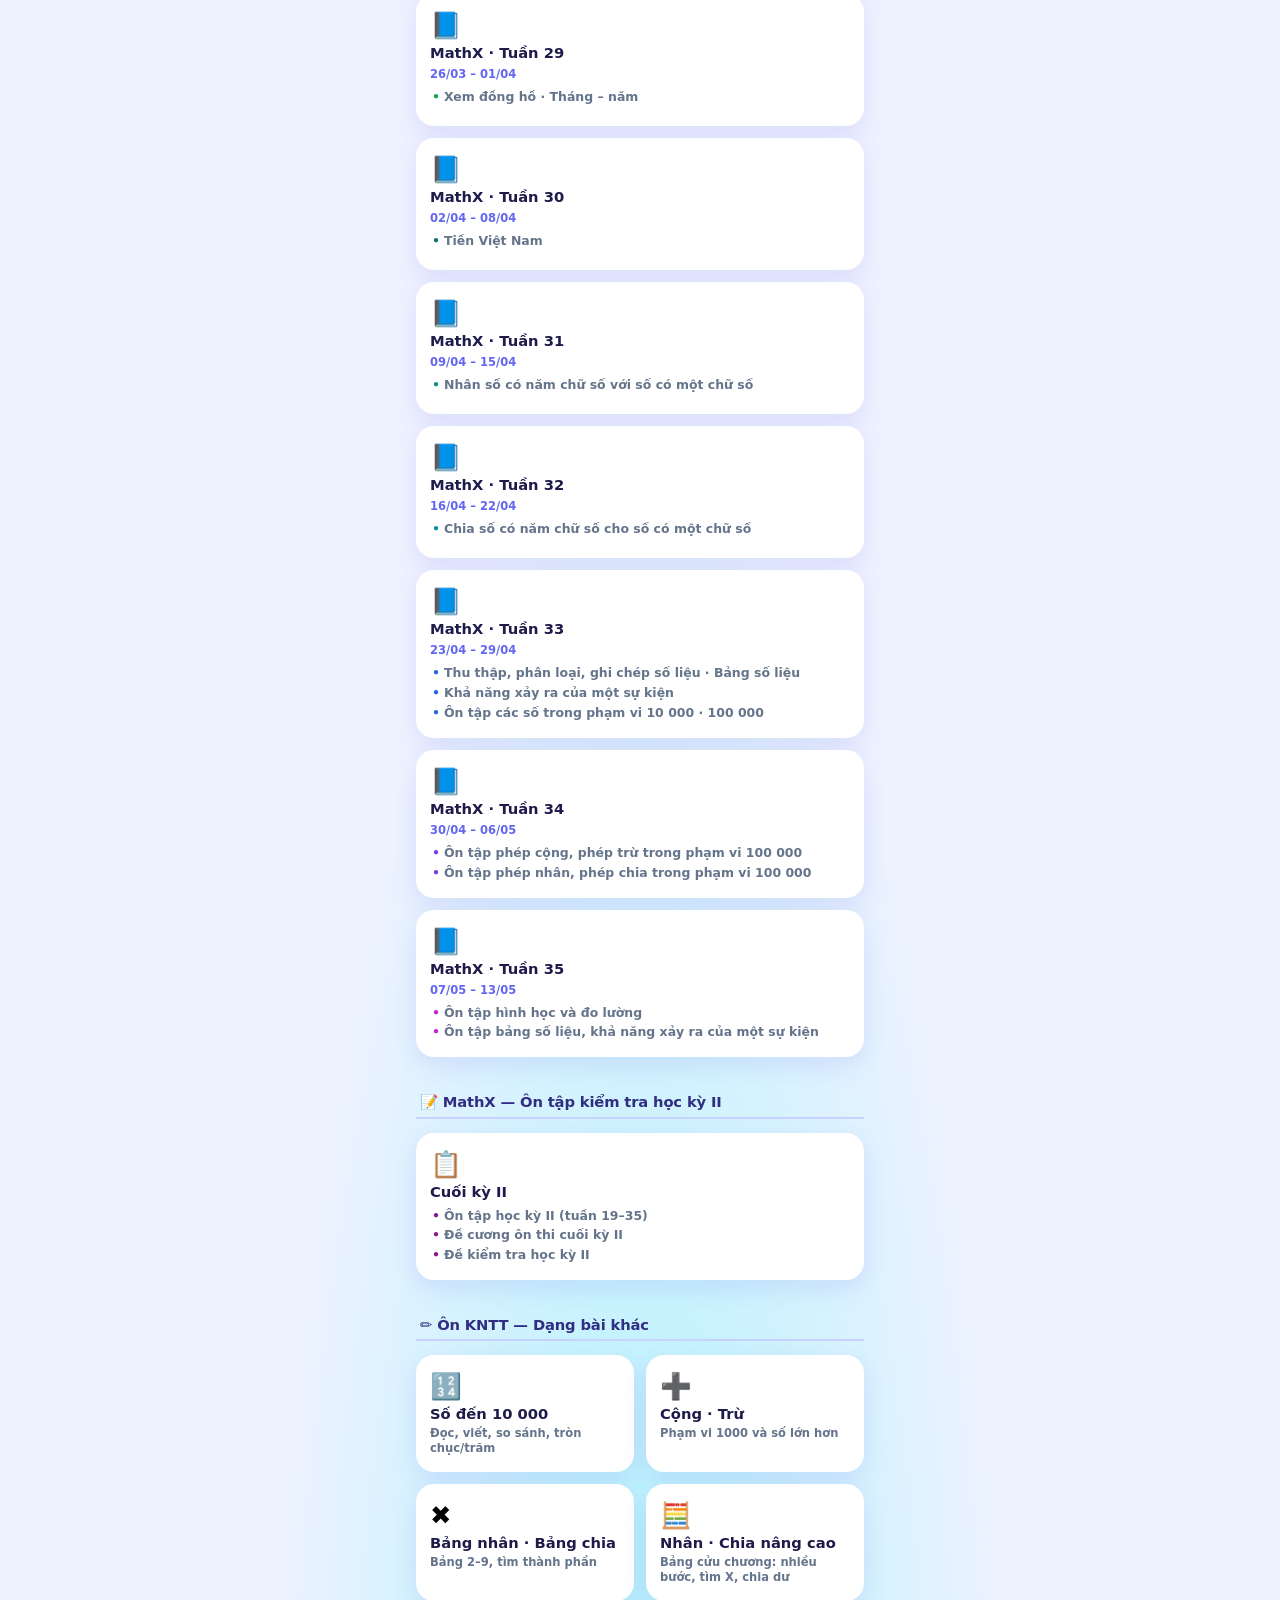
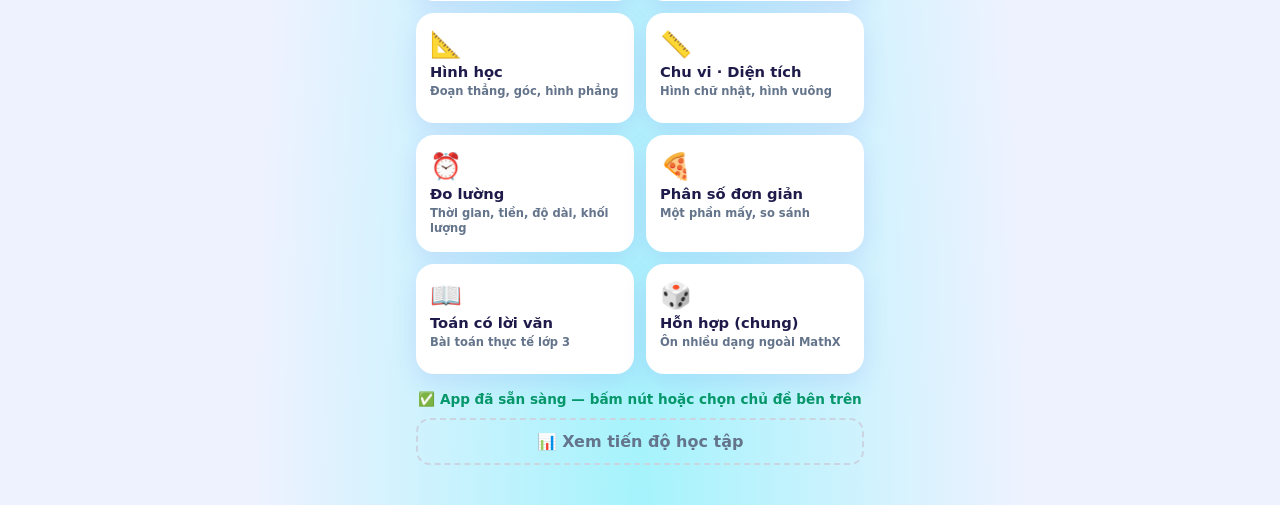
==== commit 74c9ac19: "Fix: nhan-chia-lon chi dung bang cuu chuong (1x1) vi be chua hoc nhan chia 2 chu so" ====
--- a/ToanLop3.html
+++ b/ToanLop3.html
@@ -2235,8 +2235,8 @@
     {
       id: "nhan-chia-lon",
       emoji: "🧮",
-      name: "Nhân · Chia số lớn",
-      desc: "Số 2–4 chữ số × / ÷ số 1 chữ số",
+      name: "Nhân · Chia nâng cao",
+      desc: "Bảng cửu chương: nhiều bước, tìm X, chia dư",
       color: "#EF4444",
     },
     {
@@ -3014,117 +3014,164 @@
 }
 
 function genNhanChiaLon(level) {
+  /* ⚠️ Tuần 9: bé CHỈ học bảng nhân/chia 1 chữ số × 1 chữ số (2–9).
+     Chưa học nhân/chia số 2 chữ số. Nội dung chủ đề này phải nằm
+     trong phạm vi bảng cửu chương. */
   if (level === "basic") {
-    if (Math.random() < 0.5) {
-      var a = rand(12, 48);
-      var b = rand(2, 5);
+    var mode = pick(["mul", "div", "mulWord", "divWord"]);
+    if (mode === "mul") {
+      var a = rand(2, 9);
+      var b = rand(2, 9);
       return q({
         topicId: "nhan-chia-lon",
         level: level,
         text: a + " × " + b + " = ?",
         type: "mc",
-        options: numMc(a * b, 15),
+        options: numMc(a * b, 8),
         answer: a * b,
         explain: a + " × " + b + " = " + a * b,
       });
     }
-    var bb = rand(2, 6);
-    var qv = rand(11, 35);
-    var aa = bb * qv;
+    if (mode === "div") {
+      var n = rand(2, 9);
+      var m = rand(2, 9);
+      var product = n * m;
+      return q({
+        topicId: "nhan-chia-lon",
+        level: level,
+        text: product + " : " + n + " = ?",
+        type: "mc",
+        options: numMc(m, 5),
+        answer: m,
+        explain: product + " : " + n + " = " + m + " vì " + n + " × " + m + " = " + product,
+      });
+    }
+    if (mode === "mulWord") {
+      var each = rand(3, 9);
+      var groups = rand(2, 9);
+      return q({
+        topicId: "nhan-chia-lon",
+        level: level,
+        text: "Mỗi túi có " + each + " quả cam. Có " + groups + " túi. Hỏi có tất cả bao nhiêu quả cam?",
+        type: "mc",
+        options: numMc(each * groups, 8),
+        answer: each * groups,
+        explain: each + " × " + groups + " = " + each * groups,
+      });
+    }
+    var total2 = rand(3, 9) * rand(3, 9);
+    var div2 = pick([2, 3, 4, 5, 6, 7, 8, 9].filter(function(x) { return total2 % x === 0; })) || 2;
     return q({
       topicId: "nhan-chia-lon",
       level: level,
-      text: aa + " : " + bb + " = ?",
+      text: "Chia " + total2 + " viên bi đều cho " + div2 + " bạn. Mỗi bạn được bao nhiêu viên?",
       type: "mc",
-      options: numMc(qv, 8),
-      answer: qv,
-      explain: aa + " : " + bb + " = " + qv,
-    });
-  }
-
-  var mode = pick(["mul3dig", "div3dig", "mulAdd", "remain", "wordBig", "findDiv"]);
-  if (mode === "mul3dig") {
-    var m1 = rand(102, 498);
-    var m2 = rand(3, 9);
+      options: numMc(total2 / div2, 4),
+      answer: total2 / div2,
+      explain: total2 + " : " + div2 + " = " + total2 / div2,
+    });
+  }
+
+  /* Nâng cao: vẫn trong phạm vi bảng cửu chương,
+     nhưng nhiều bước, tìm X, chia có dư, so sánh tích */
+  var modeA = pick(["chain", "findX", "divRem", "mixedOps", "wordHard", "compareProd"]);
+  if (modeA === "chain") {
+    var ca = rand(2, 9);
+    var cb = rand(2, 9);
+    var cc = rand(2, 5);
     return q({
       topicId: "nhan-chia-lon",
       level: level,
-      text: m1 + " × " + m2 + " = ?",
+      text: ca + " × " + cb + " × " + cc + " = ?",
       type: "input",
-      answer: m1 * m2,
-      explain: m1 + " × " + m2 + " = " + (m1 * m2),
-    });
-  }
-  if (mode === "div3dig") {
-    var d2 = rand(3, 9);
-    var dq = rand(50, 150);
-    var d1 = d2 * dq;
+      answer: ca * cb * cc,
+      explain: ca + " × " + cb + " = " + (ca * cb) + "; " + (ca * cb) + " × " + cc + " = " + (ca * cb * cc),
+    });
+  }
+  if (modeA === "findX") {
+    var fx1 = rand(3, 9);
+    var fx2 = rand(3, 9);
+    var fxProd = fx1 * fx2;
+    if (Math.random() < 0.5) {
+      return q({
+        topicId: "nhan-chia-lon",
+        level: level,
+        text: "☐ × " + fx1 + " = " + fxProd + ". Tìm số trong ô trống.",
+        type: "input",
+        answer: fx2,
+        explain: fxProd + " : " + fx1 + " = " + fx2,
+      });
+    }
     return q({
       topicId: "nhan-chia-lon",
       level: level,
-      text: d1 + " : " + d2 + " = ?",
+      text: fxProd + " : ☐ = " + fx2 + ". Tìm số trong ô trống.",
       type: "input",
-      answer: dq,
-      explain: d1 + " : " + d2 + " = " + dq,
-    });
-  }
-  if (mode === "mulAdd") {
-    var maA = rand(25, 99);
-    var maB = rand(3, 7);
-    var maC = rand(20, 80);
-    var maD = rand(2, 6);
-    var maAns = maA * maB + maC * maD;
+      answer: fx1,
+      explain: fxProd + " : " + fx2 + " = " + fx1,
+    });
+  }
+  if (modeA === "divRem") {
+    var dv = rand(3, 9);
+    var dq = rand(2, 9);
+    var dr = rand(1, dv - 1);
+    var dTotal = dv * dq + dr;
     return q({
       topicId: "nhan-chia-lon",
       level: level,
-      text: maA + " × " + maB + " + " + maC + " × " + maD + " = ?",
+      text: dTotal + " chia cho " + dv + " được thương bao nhiêu, dư bao nhiêu? (nhập thương)",
       type: "input",
-      answer: maAns,
-      explain: maA + " × " + maB + " = " + (maA * maB) + "; " + maC + " × " + maD + " = " + (maC * maD) + "; tổng = " + maAns,
-    });
-  }
-  if (mode === "remain") {
-    var rb = rand(4, 9);
-    var rq = rand(30, 80);
-    var rr = rand(1, rb - 1);
-    var ra = rb * rq + rr;
+      answer: dq,
+      explain: dTotal + " = " + dv + " × " + dq + " + " + dr + " → thương " + dq + " dư " + dr,
+      explainTip: "Số dư là " + dr,
+    });
+  }
+  if (modeA === "mixedOps") {
+    var ma = rand(3, 9);
+    var mb = rand(3, 9);
+    var sub = rand(3, 15);
+    var mResult = ma * mb - sub;
     return q({
       topicId: "nhan-chia-lon",
       level: level,
-      text: "Chia " + ra + " cho " + rb + ". Số dư là bao nhiêu?",
+      text: ma + " × " + mb + " − " + sub + " = ?",
       type: "input",
-      answer: rr,
-      explain: ra + " = " + rb + " × " + rq + " + " + rr + " → dư " + rr,
-    });
-  }
-  if (mode === "wordBig") {
-    var boxes = rand(3, 8);
-    var perBox = rand(24, 65);
-    var extra = rand(12, 45);
-    var wbAns = boxes * perBox + extra;
+      answer: mResult,
+      explain: ma + " × " + mb + " = " + (ma * mb) + "; " + (ma * mb) + " − " + sub + " = " + mResult,
+    });
+  }
+  if (modeA === "wordHard") {
+    var wGap = rand(2, 5);
+    var wSmall = rand(3, 9);
+    var wBig = wSmall * wGap;
+    var wSum = wSmall + wBig;
     return q({
       topicId: "nhan-chia-lon",
       level: level,
       text:
-        "Kho có " + boxes + " thùng, mỗi thùng " + perBox +
-        " quyển sách, ngoài ra còn " + extra +
-        " quyển lẻ. Tất cả có bao nhiêu quyển sách?",
+        "Anh có số bi gấp " + wGap + " lần em. Em có " + wSmall +
+        " viên bi. Hỏi cả hai anh em có tất cả bao nhiêu viên bi?",
       type: "input",
-      answer: wbAns,
-      explain: boxes + " × " + perBox + " + " + extra + " = " + wbAns,
-    });
-  }
-  // findDiv: tìm số bị chia
-  var fdDiv = rand(4, 9);
-  var fdQ = rand(30, 99);
-  var fdN = fdDiv * fdQ;
+      answer: wSum,
+      explain: "Anh: " + wSmall + " × " + wGap + " = " + wBig + "; tổng: " + wSmall + " + " + wBig + " = " + wSum,
+    });
+  }
+  // compareProd: so sánh hai tích
+  var cA = rand(3, 9);
+  var cB = rand(3, 9);
+  var cC = rand(3, 9);
+  var cD = rand(3, 9);
+  var cLeft = cA * cB;
+  var cRight = cC * cD;
+  var cAns = cLeft > cRight ? ">" : cLeft < cRight ? "<" : "=";
   return q({
     topicId: "nhan-chia-lon",
     level: level,
-    text: "Một số chia cho " + fdDiv + " được " + fdQ + ". Số đó là bao nhiêu?",
-    type: "input",
-    answer: fdN,
-    explain: fdQ + " × " + fdDiv + " = " + fdN,
+    text: cA + " × " + cB + "  ___  " + cC + " × " + cD,
+    type: "mc",
+    options: [">", "<", "="],
+    answer: cAns,
+    explain: cLeft + " " + cAns + " " + cRight,
   });
 }
 
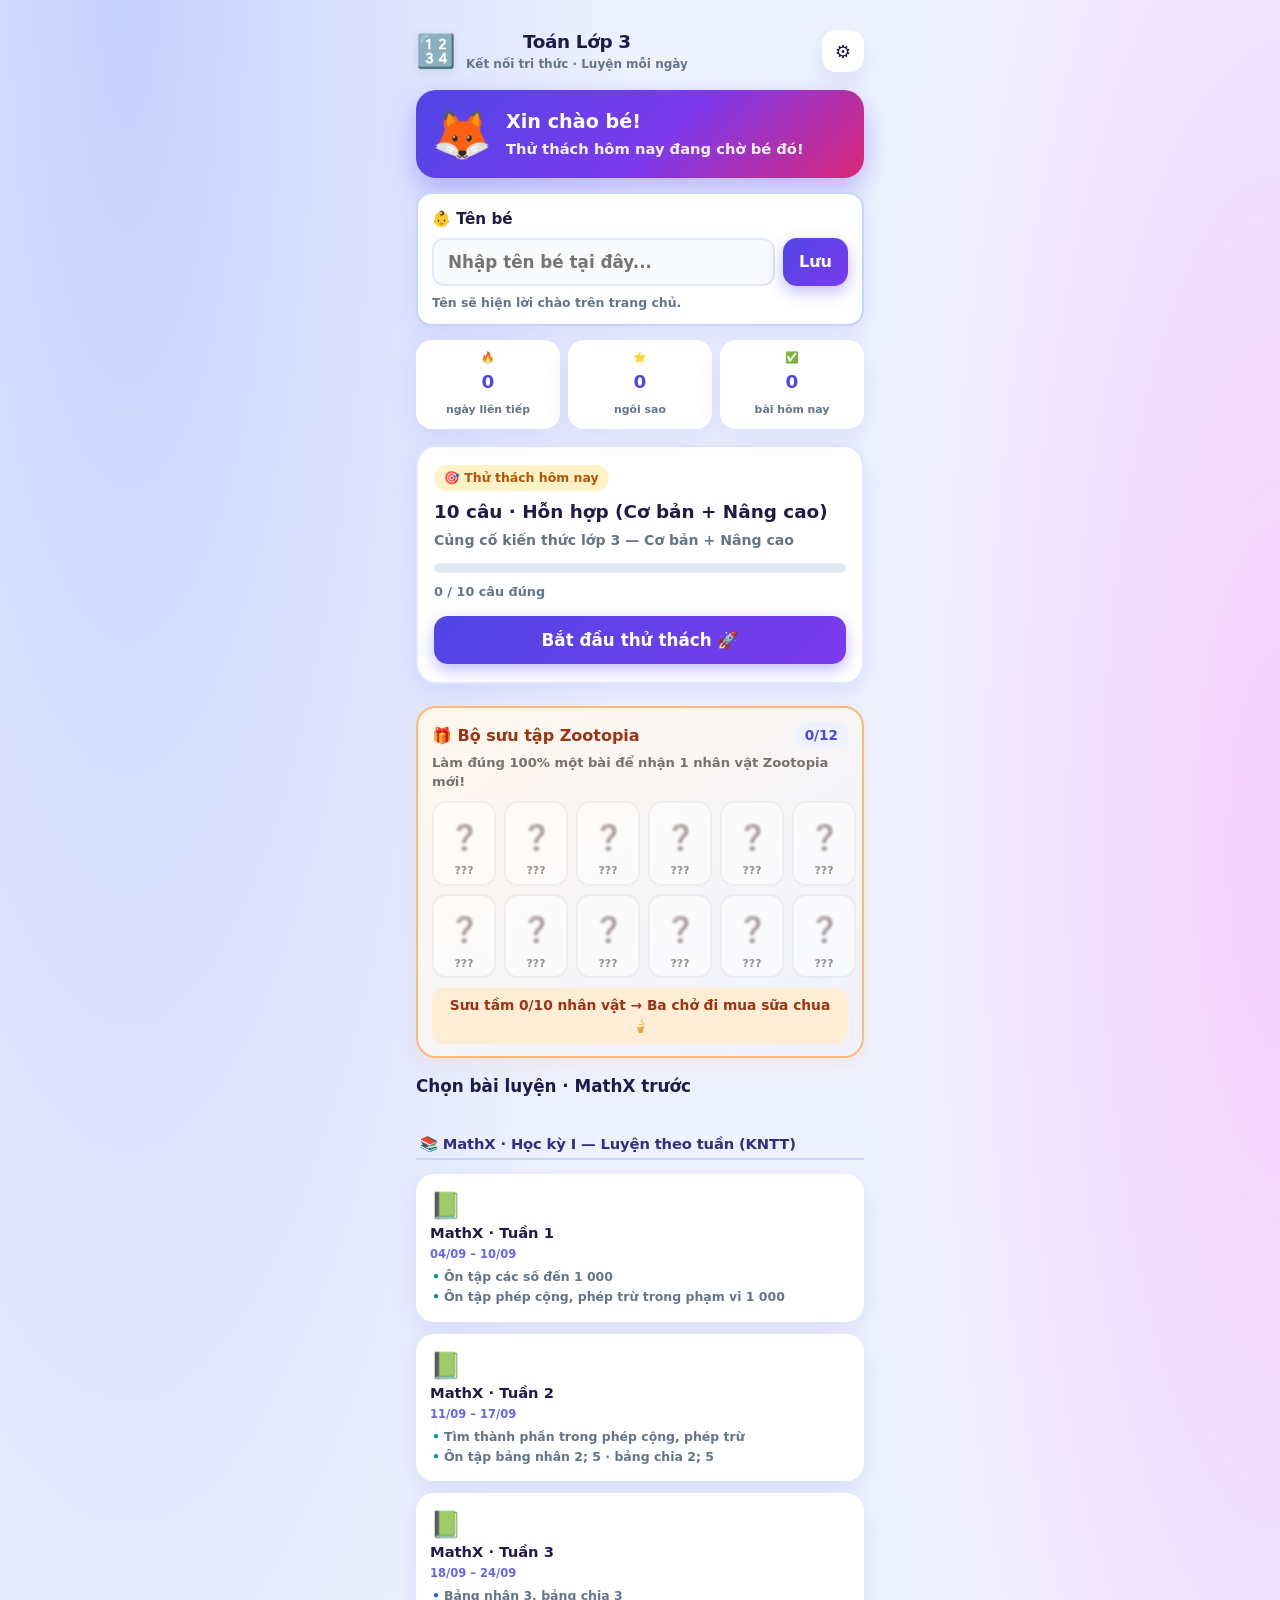
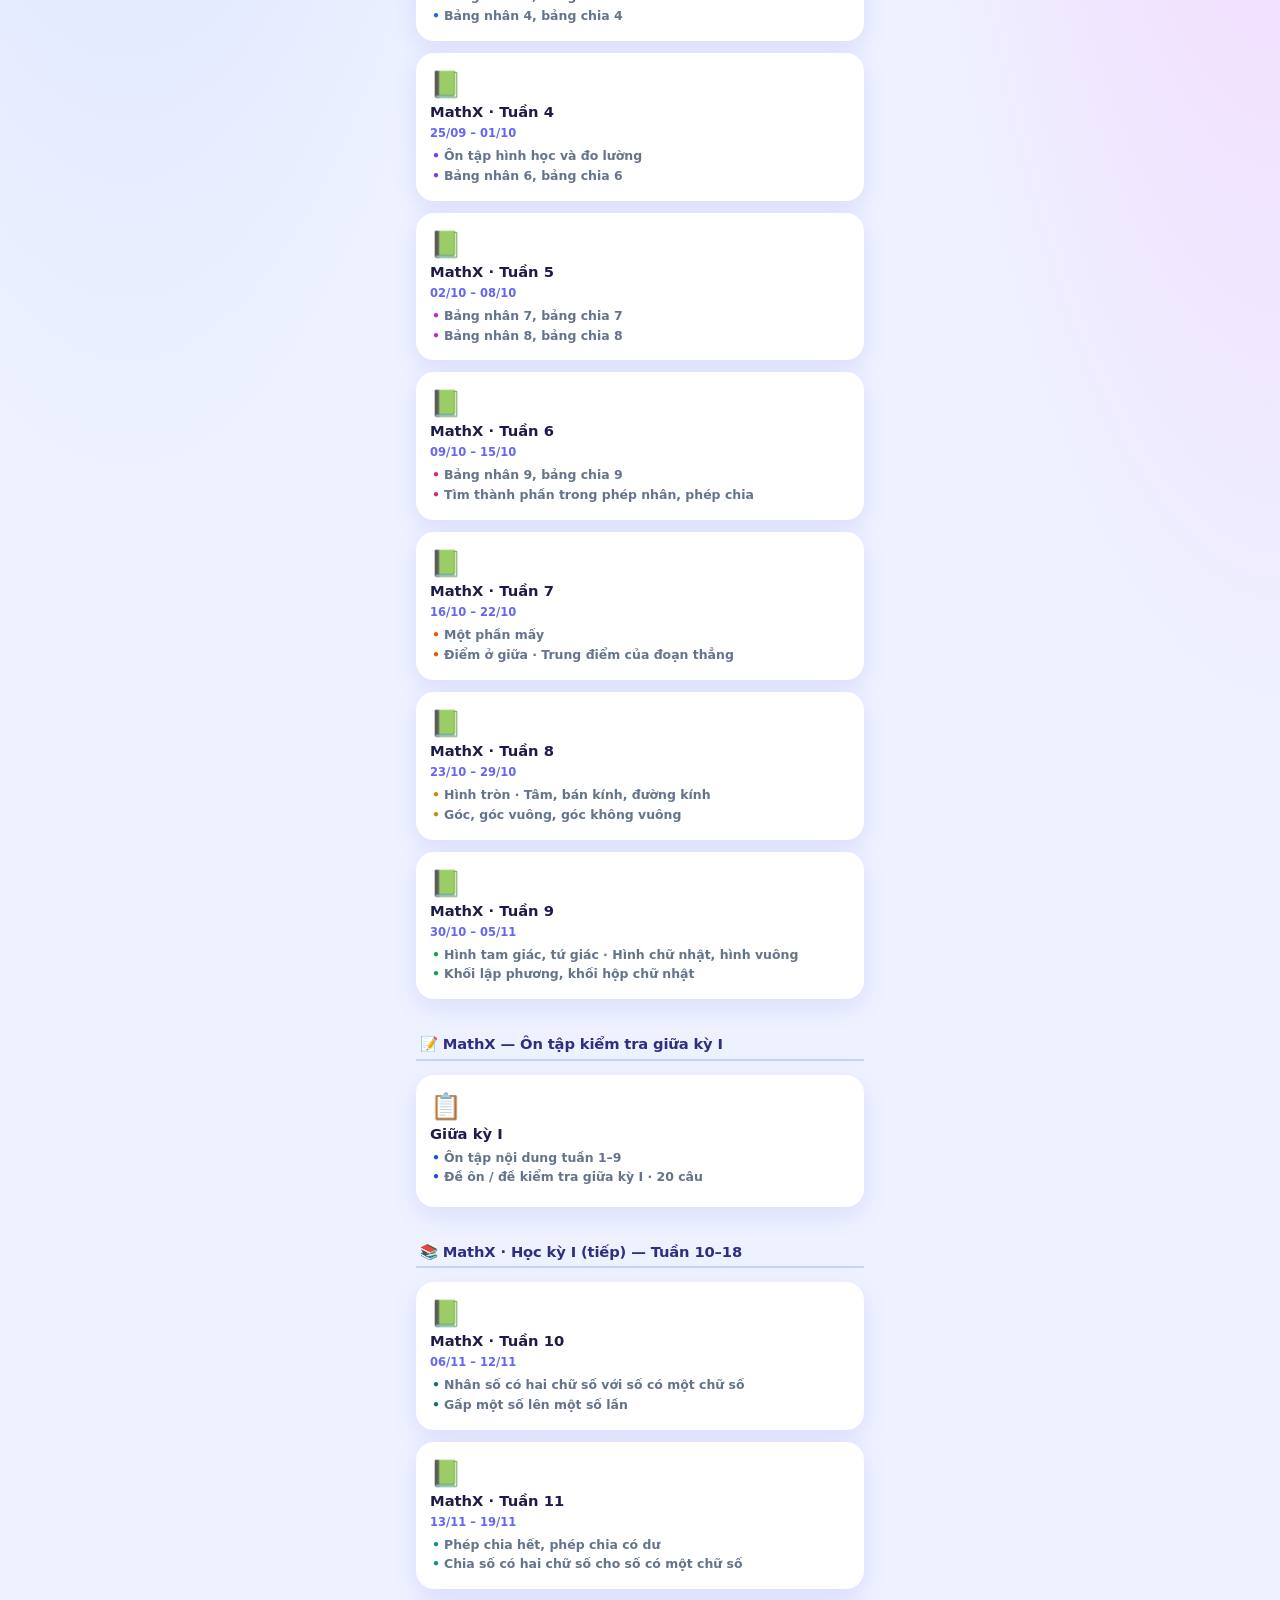
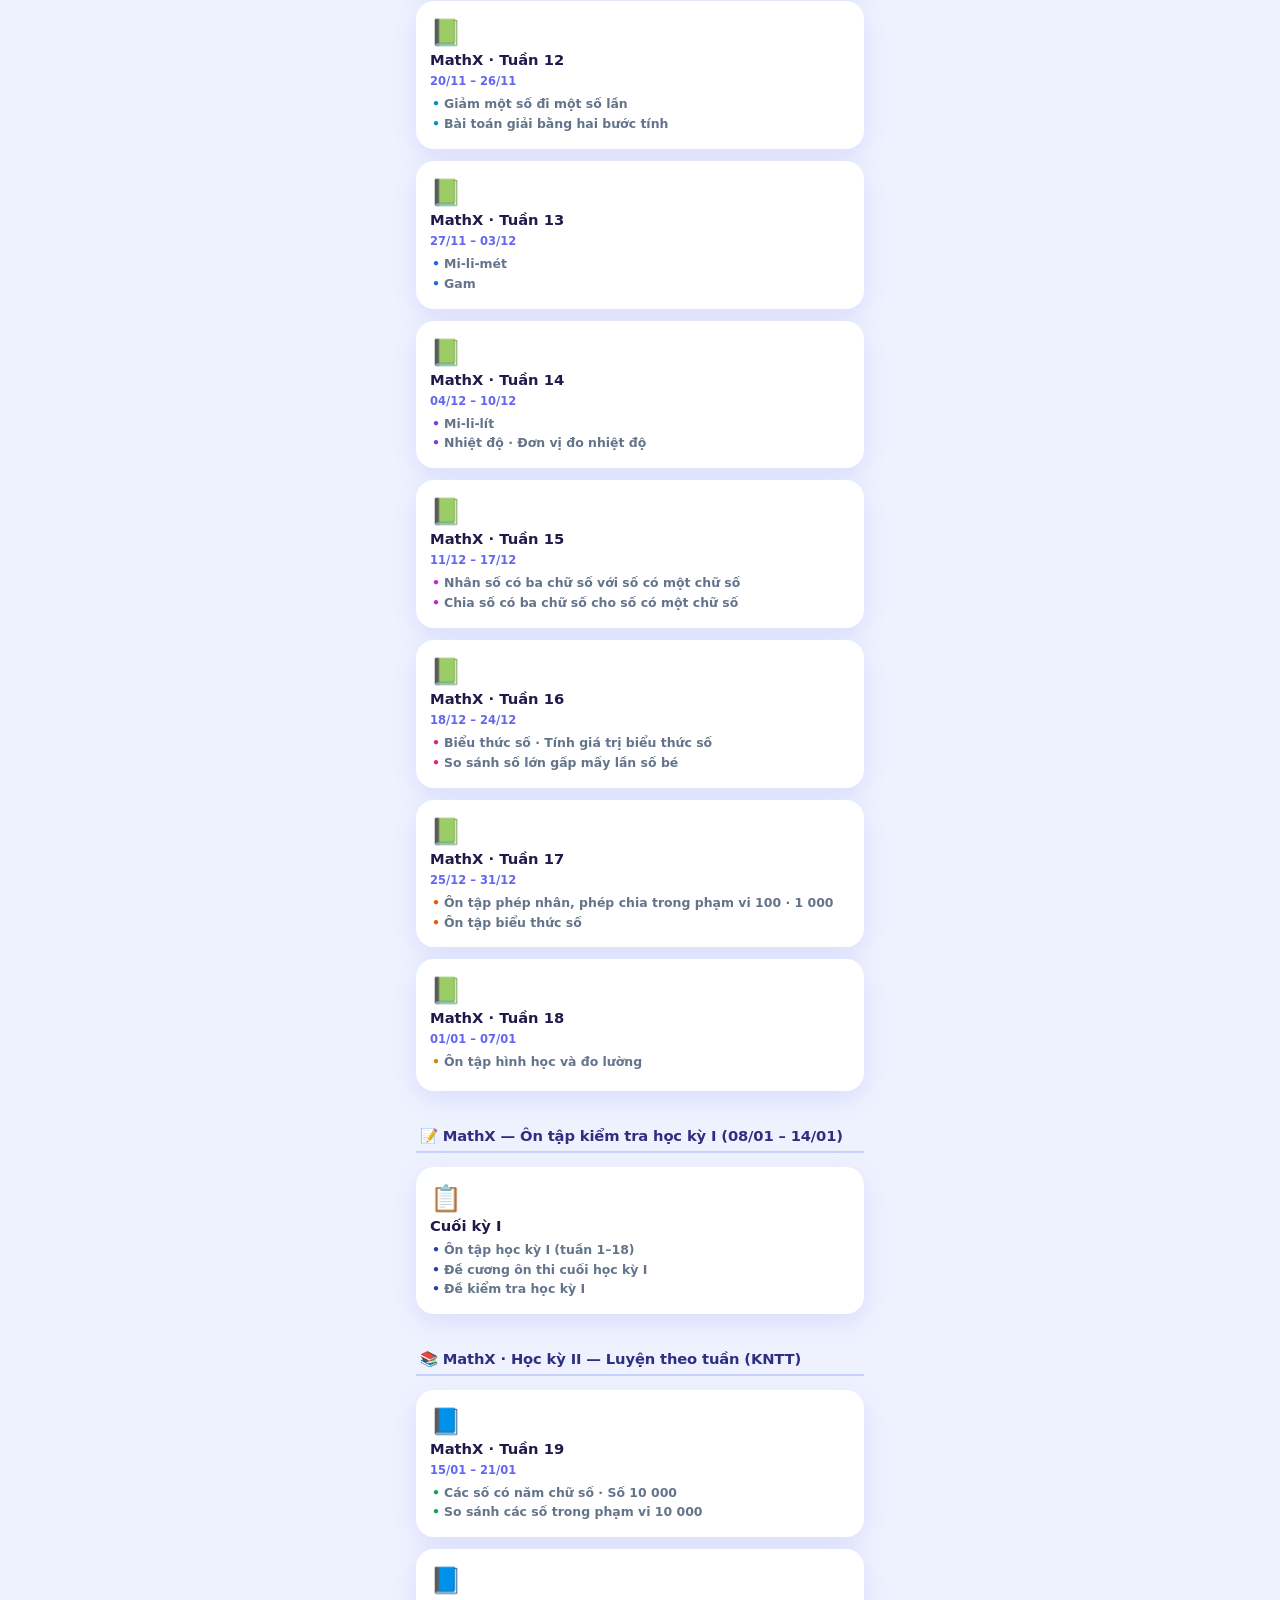
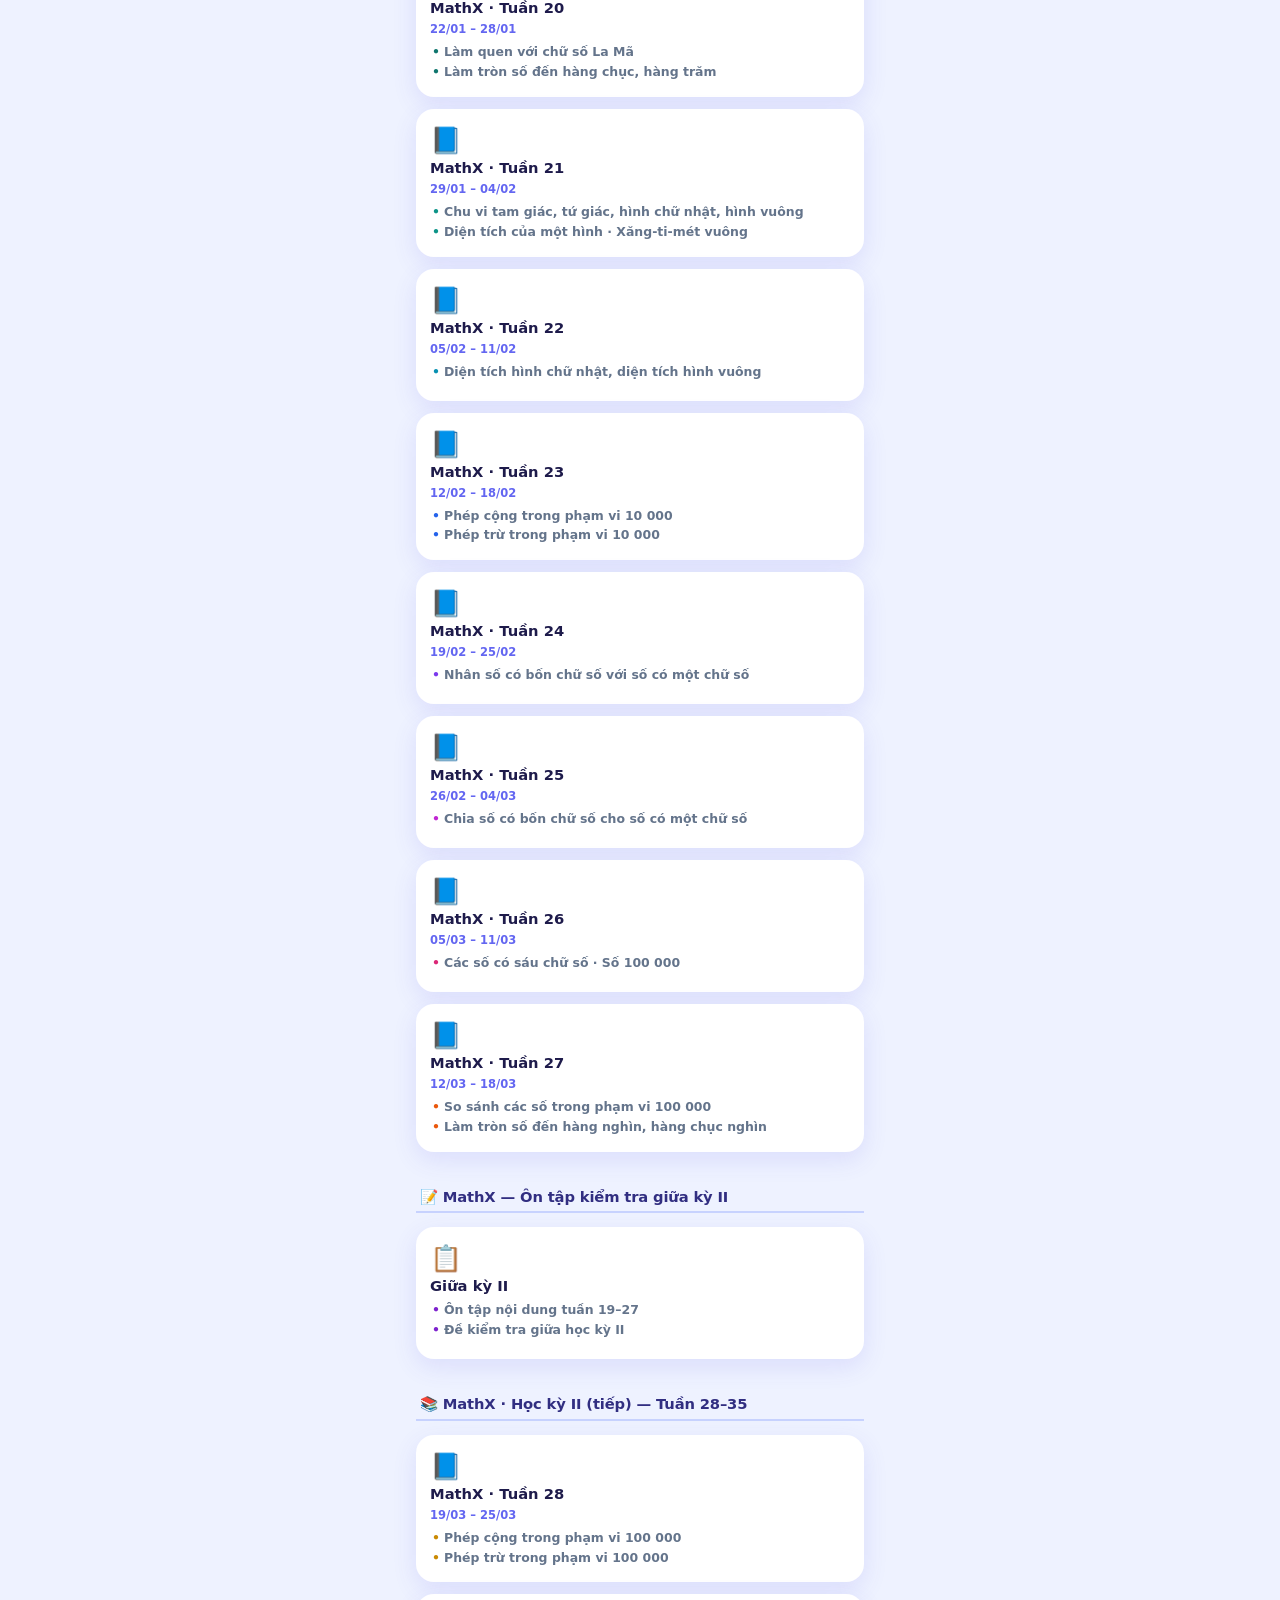
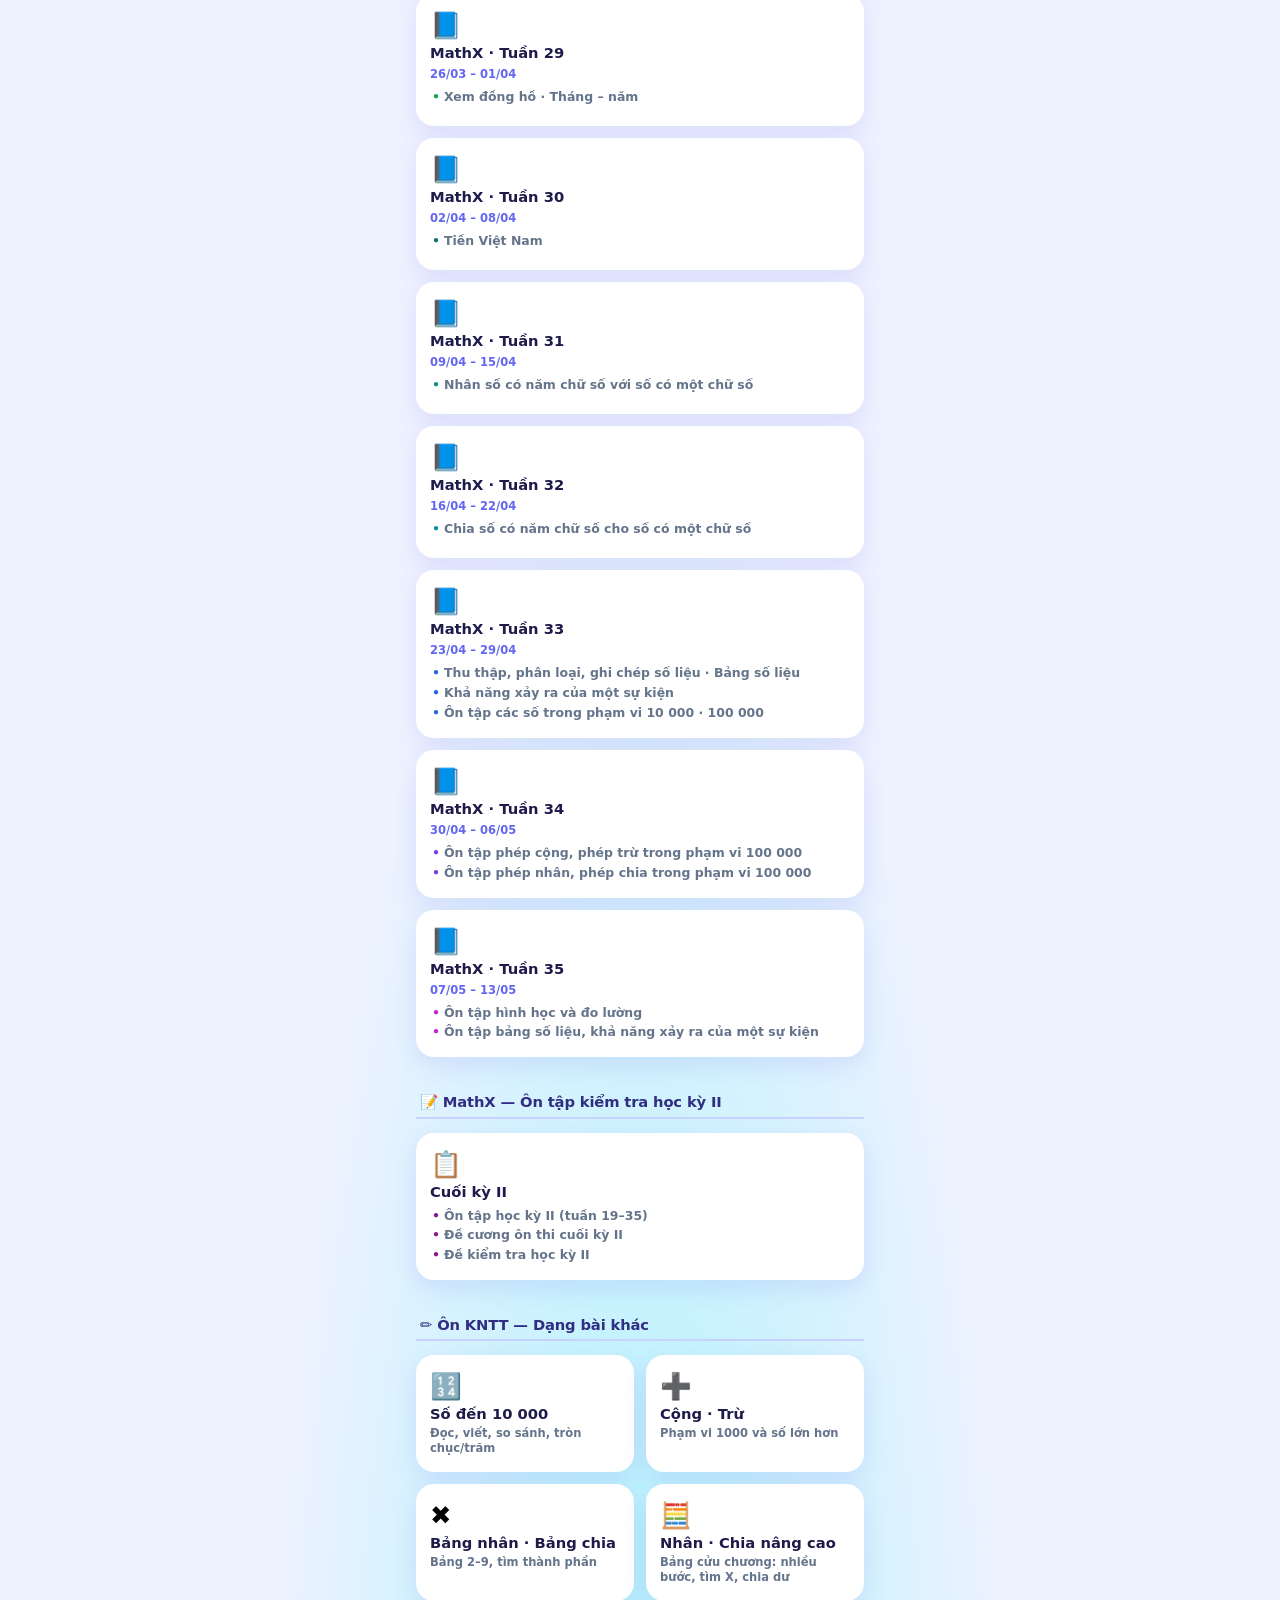
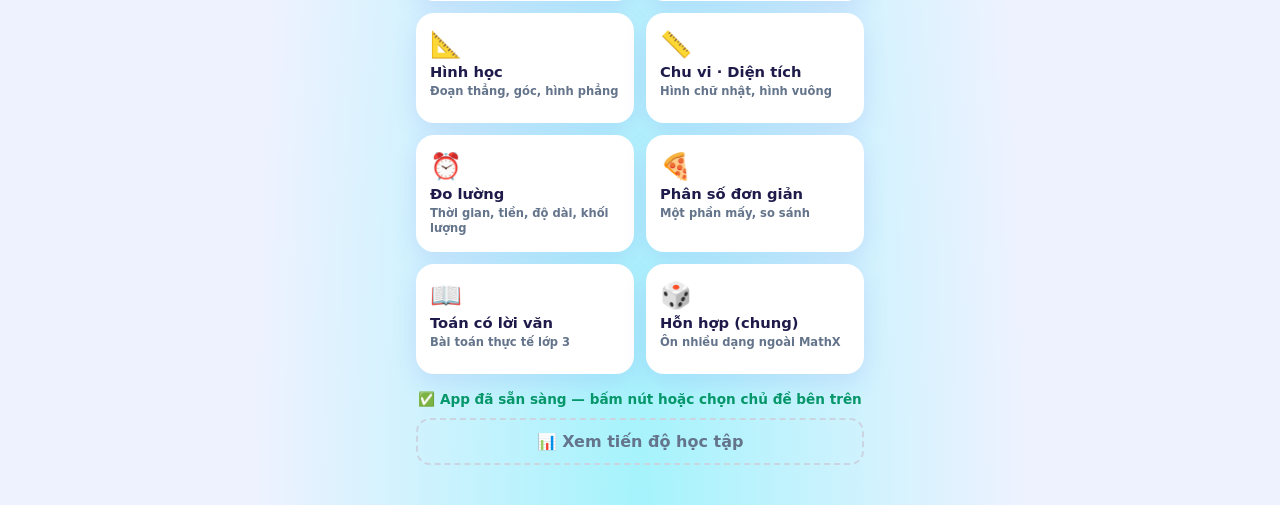
==== commit 53b09f15: "Fix tuan 11: chia so 2 chu so (10-99) dung chuong trinh, co ban chia het, nang cao chia du" ====
--- a/ToanLop3.html
+++ b/ToanLop3.html
@@ -8205,35 +8205,117 @@
   }
 
   function genChia2ChuSo(week, level) {
-    var b = level === "advanced" ? rand(3, 8) : rand(2, 6);
-    var qv = rand(11, 35);
-    var a = b * qv;
-    if (level === "advanced" && Math.random() < 0.4) {
-      var r = rand(1, b - 1);
-      a = b * qv + r;
+    /* Tuần 11: Chia số có HAI CHỮ SỐ (10–99) cho số có một chữ số.
+       - Cơ bản: phép chia hết (dư = 0)
+       - Nâng cao: phép chia có dư + nhận biết chia hết vs chia dư */
+    var b = rand(2, 9);
+    if (level === "basic") {
+      // Chia hết — thương cũng phải là 1 chữ số (2–9) để số bị chia ≤ 81
+      var qv = rand(2, Math.min(9, Math.floor(99 / b)));
+      var a = b * qv;
+      var mode = pick(["plain", "word"]);
+      if (mode === "word") {
+        var item = pick(["viên kẹo", "quả táo", "bông hoa", "quyển vở"]);
+        return q({
+          topicId: tid(week),
+          level: level,
+          week: week,
+          text: "Có " + a + " " + item + " chia đều cho " + b + " bạn. Mỗi bạn được bao nhiêu?",
+          type: "mc",
+          options: numMc(qv, 4),
+          answer: qv,
+          explainSteps: [
+            a + " : " + b + " = " + qv + ".",
+            "Phép chia hết (dư 0).",
+          ],
+        });
+      }
       return q({
         topicId: tid(week),
         level: level,
         week: week,
-        text: "Chia " + a + " : " + b + ". Thương là? (không hỏi số dư)",
+        text: a + " : " + b + " = ?",
+        type: "mc",
+        options: numMc(qv, 4),
+        answer: qv,
+        explain: a + " : " + b + " = " + qv + " (chia hết)",
+      });
+    }
+    // Nâng cao: chia có dư — số bị chia 2 chữ số (10–99)
+    var modeA = pick(["divRem", "findRem", "divExact", "identify"]);
+    if (modeA === "divRem" || modeA === "findRem") {
+      var b2 = rand(3, 9);
+      var q2 = rand(2, Math.min(9, Math.floor(95 / b2)));
+      var r2 = rand(1, b2 - 1);
+      var a2 = b2 * q2 + r2;
+      if (a2 > 99) { q2 = q2 - 1; a2 = b2 * q2 + r2; }
+      if (modeA === "findRem") {
+        return q({
+          topicId: tid(week),
+          level: level,
+          week: week,
+          text: a2 + " : " + b2 + " = ? dư ? — Số dư là bao nhiêu?",
+          type: "input",
+          answer: r2,
+          explainSteps: [
+            a2 + " = " + b2 + " × " + q2 + " + " + r2 + ".",
+            "Thương = " + q2 + ", số dư = " + r2 + ".",
+            "Số dư luôn nhỏ hơn số chia (" + r2 + " < " + b2 + ").",
+          ],
+          explainTip: "Chia có dư: số bị chia = số chia × thương + dư (dư < số chia).",
+        });
+      }
+      return q({
+        topicId: tid(week),
+        level: level,
+        week: week,
+        text: "Chia " + a2 + " cho " + b2 + ". Thương là bao nhiêu? (bỏ qua số dư)",
         type: "input",
-        answer: qv,
+        answer: q2,
         explainSteps: [
-          a + " = " + b + " × " + qv + " + " + r + ".",
-          "Thương = " + qv + ", số dư = " + r + ".",
+          a2 + " = " + b2 + " × " + q2 + " + " + r2 + ".",
+          "Thương = " + q2 + ", số dư = " + r2 + ".",
         ],
-        explainTip: "Chia có dư: số bị chia = số chia × thương + dư (dư < số chia).",
+        explainTip: "Chia có dư: số bị chia = số chia × thương + dư.",
       });
     }
+    if (modeA === "divExact") {
+      // Chia hết nhưng tự nhập (khó hơn MC)
+      var b3 = rand(3, 9);
+      var q3 = rand(2, Math.min(9, Math.floor(99 / b3)));
+      var a3 = b3 * q3;
+      return q({
+        topicId: tid(week),
+        level: level,
+        week: week,
+        text: a3 + " : " + b3 + " = ?",
+        type: "input",
+        answer: q3,
+        explain: a3 + " : " + b3 + " = " + q3 + " (chia hết, dư 0)",
+      });
+    }
+    // identify: nhận biết chia hết hay chia dư
+    var b4 = rand(2, 9);
+    var q4 = rand(2, Math.min(9, Math.floor(95 / b4)));
+    var hasRem = Math.random() < 0.5;
+    var r4 = hasRem ? rand(1, b4 - 1) : 0;
+    var a4 = b4 * q4 + r4;
+    if (a4 > 99) { q4 = q4 - 1; a4 = b4 * q4 + r4; }
+    var ansId = hasRem ? "Chia có dư" : "Chia hết";
     return q({
       topicId: tid(week),
       level: level,
       week: week,
-      text: a + " : " + b + " = ?",
+      text: "Phép tính " + a4 + " : " + b4 + " là phép chia hết hay chia có dư?",
       type: "mc",
-      options: numMc(qv, 6),
-      answer: qv,
-      explain: a + " : " + b + " = " + qv,
+      options: shuffle(["Chia hết", "Chia có dư"]),
+      answer: ansId,
+      explainSteps: [
+        a4 + " : " + b4 + " = " + q4 + (hasRem ? " dư " + r4 : " (dư 0)") + ".",
+        hasRem
+          ? "Có dư " + r4 + " → phép chia có dư."
+          : "Không còn dư → phép chia hết.",
+      ],
     });
   }
 
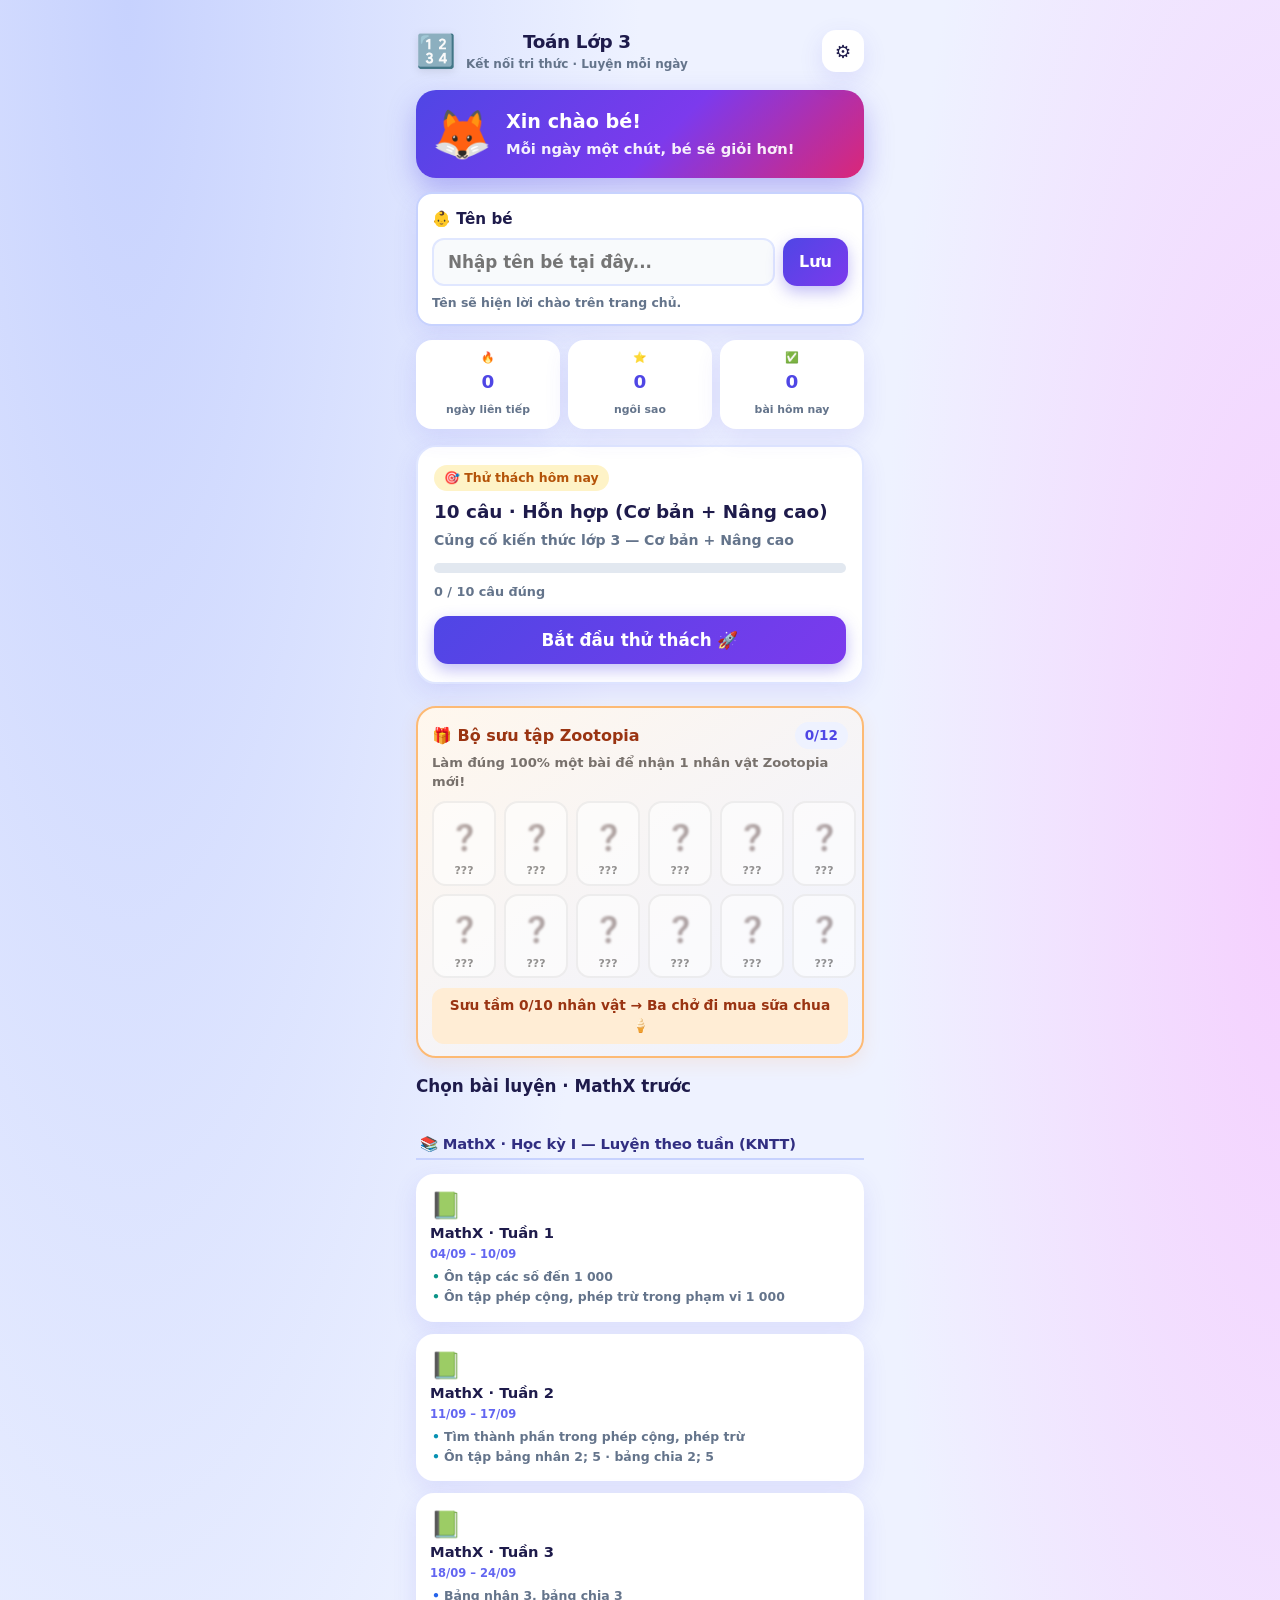
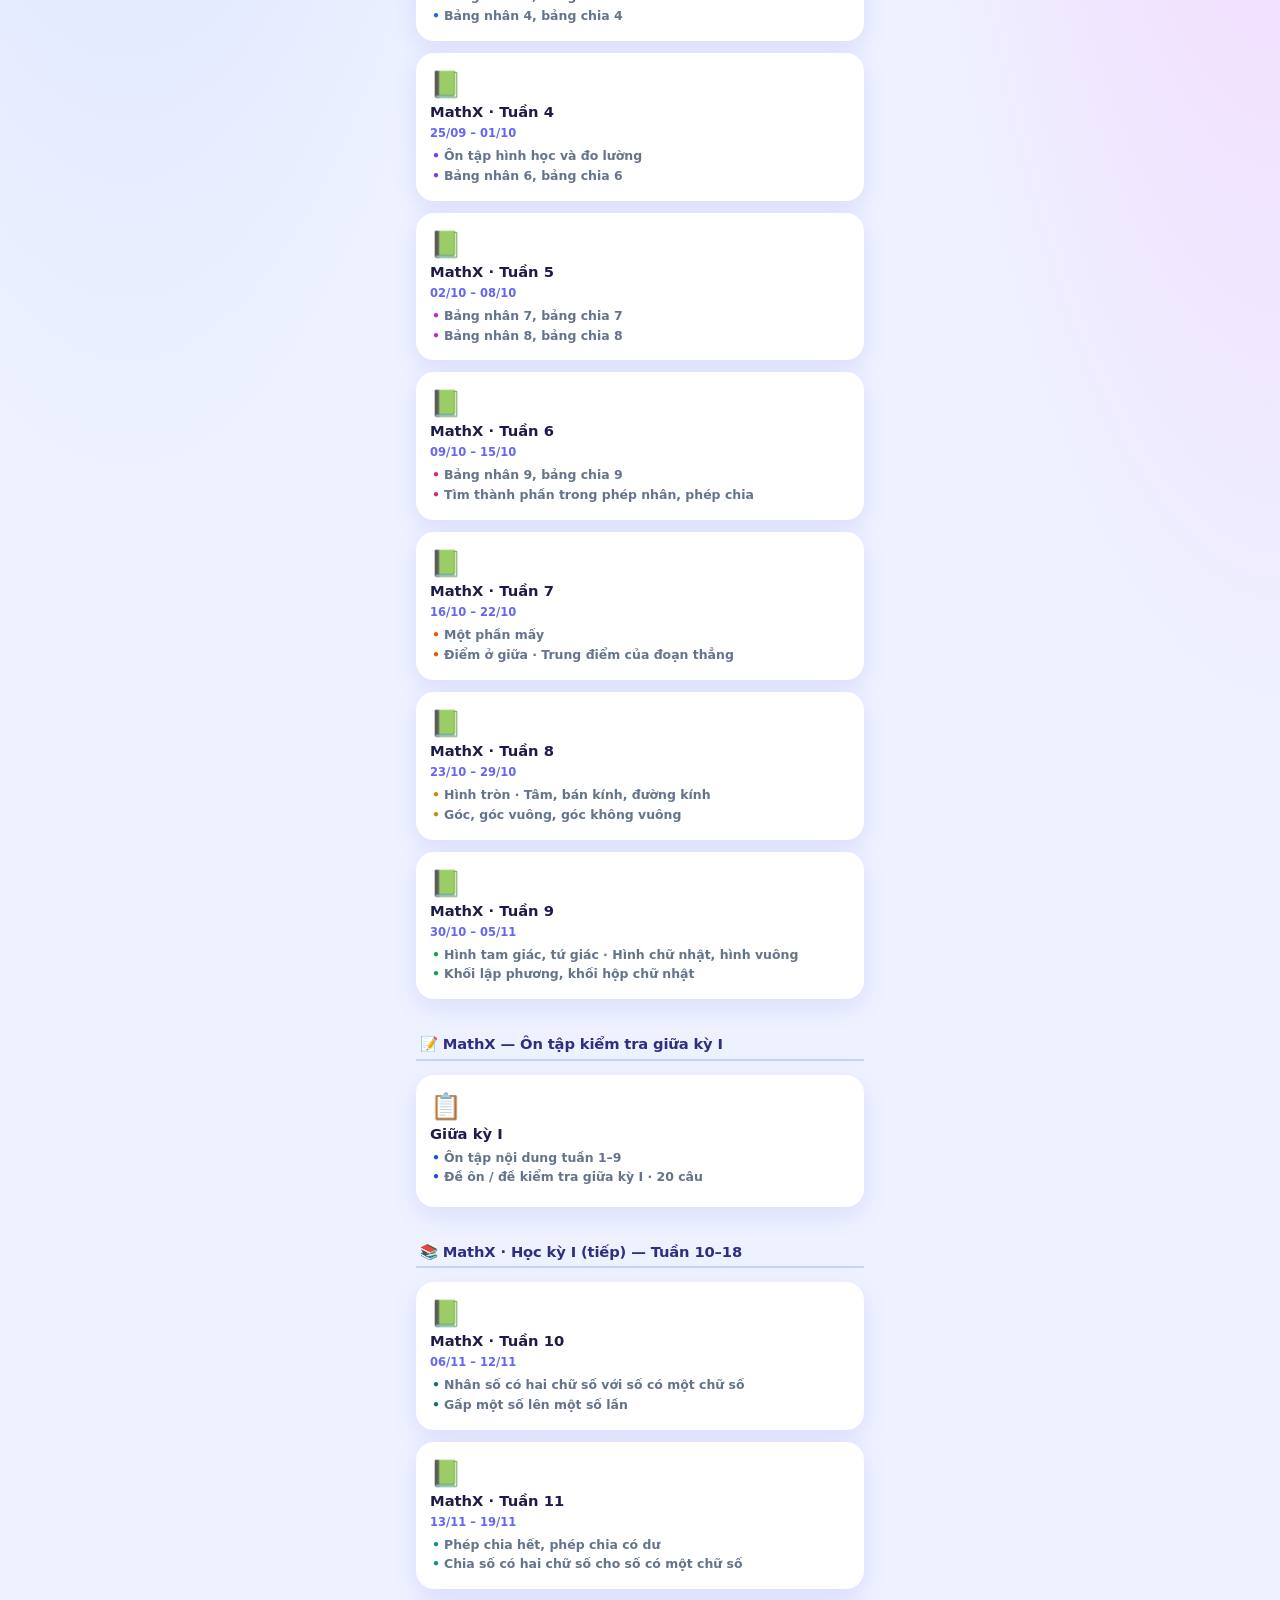
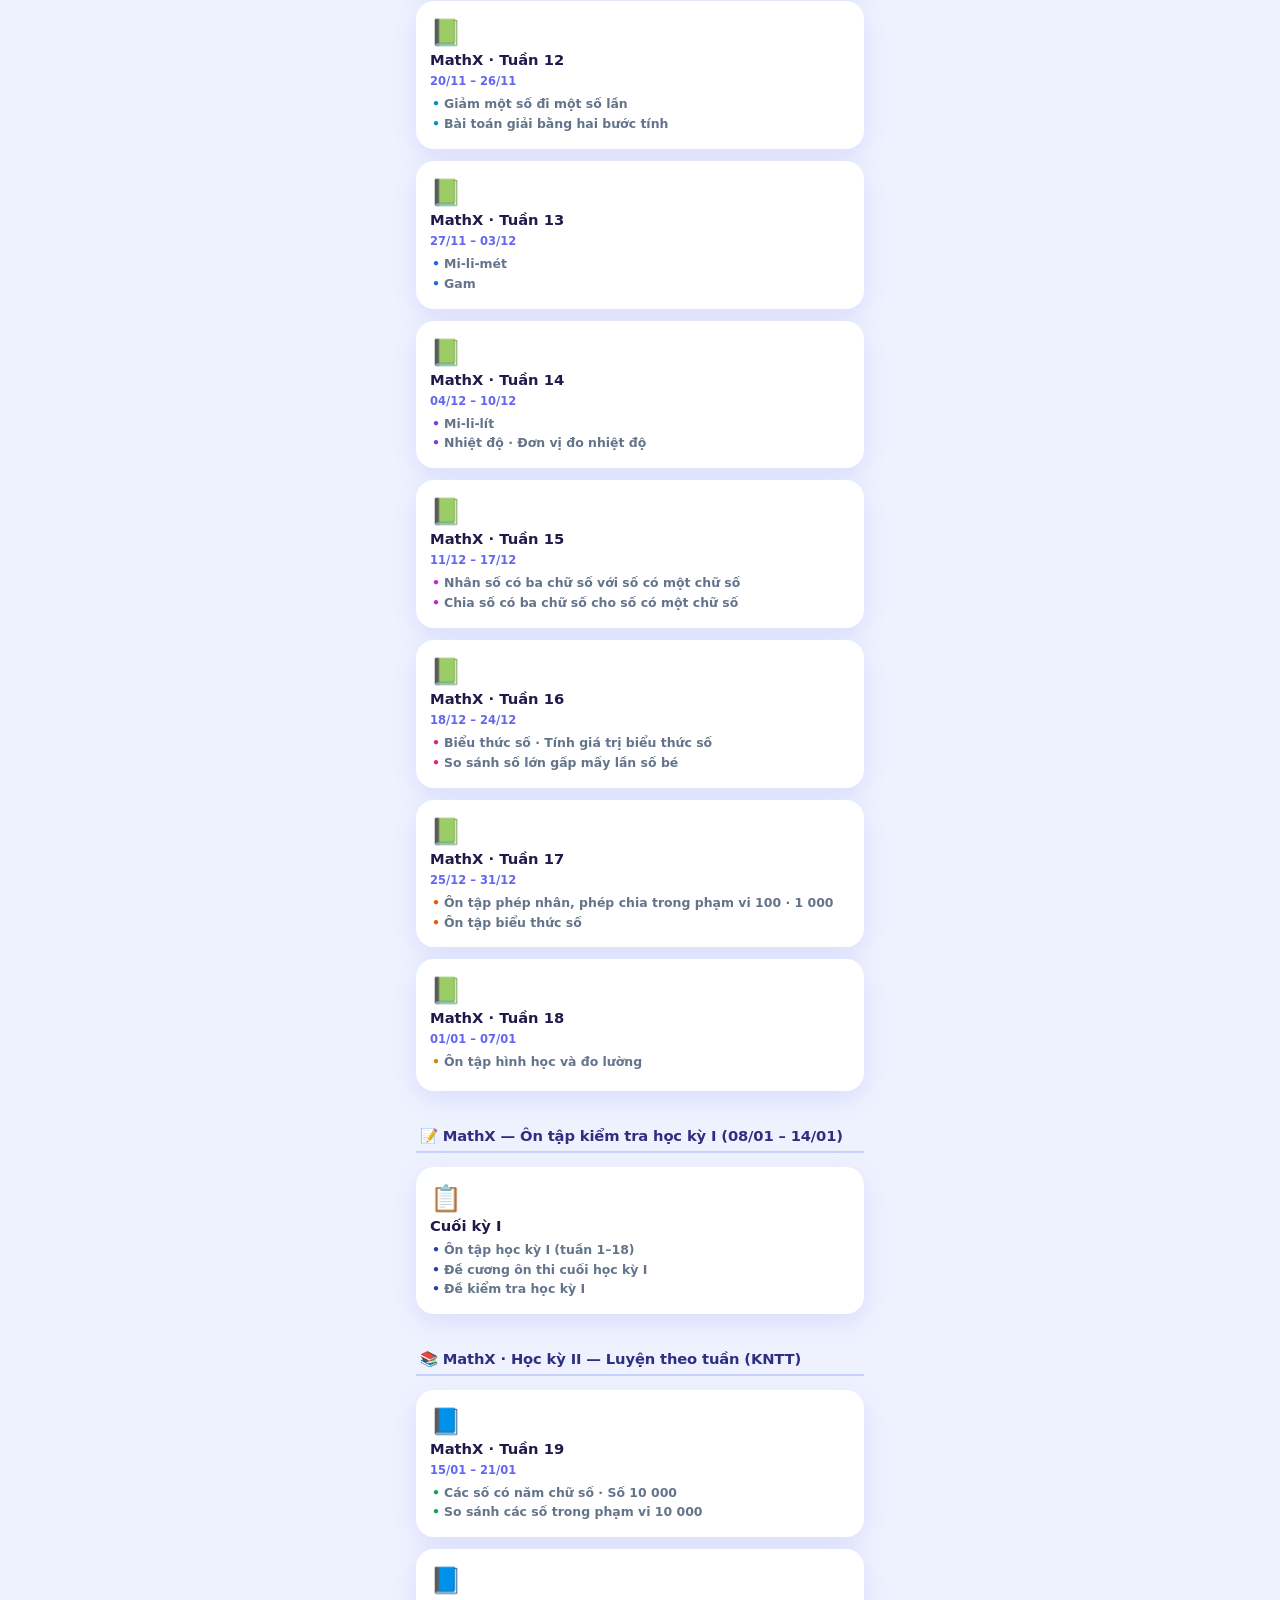
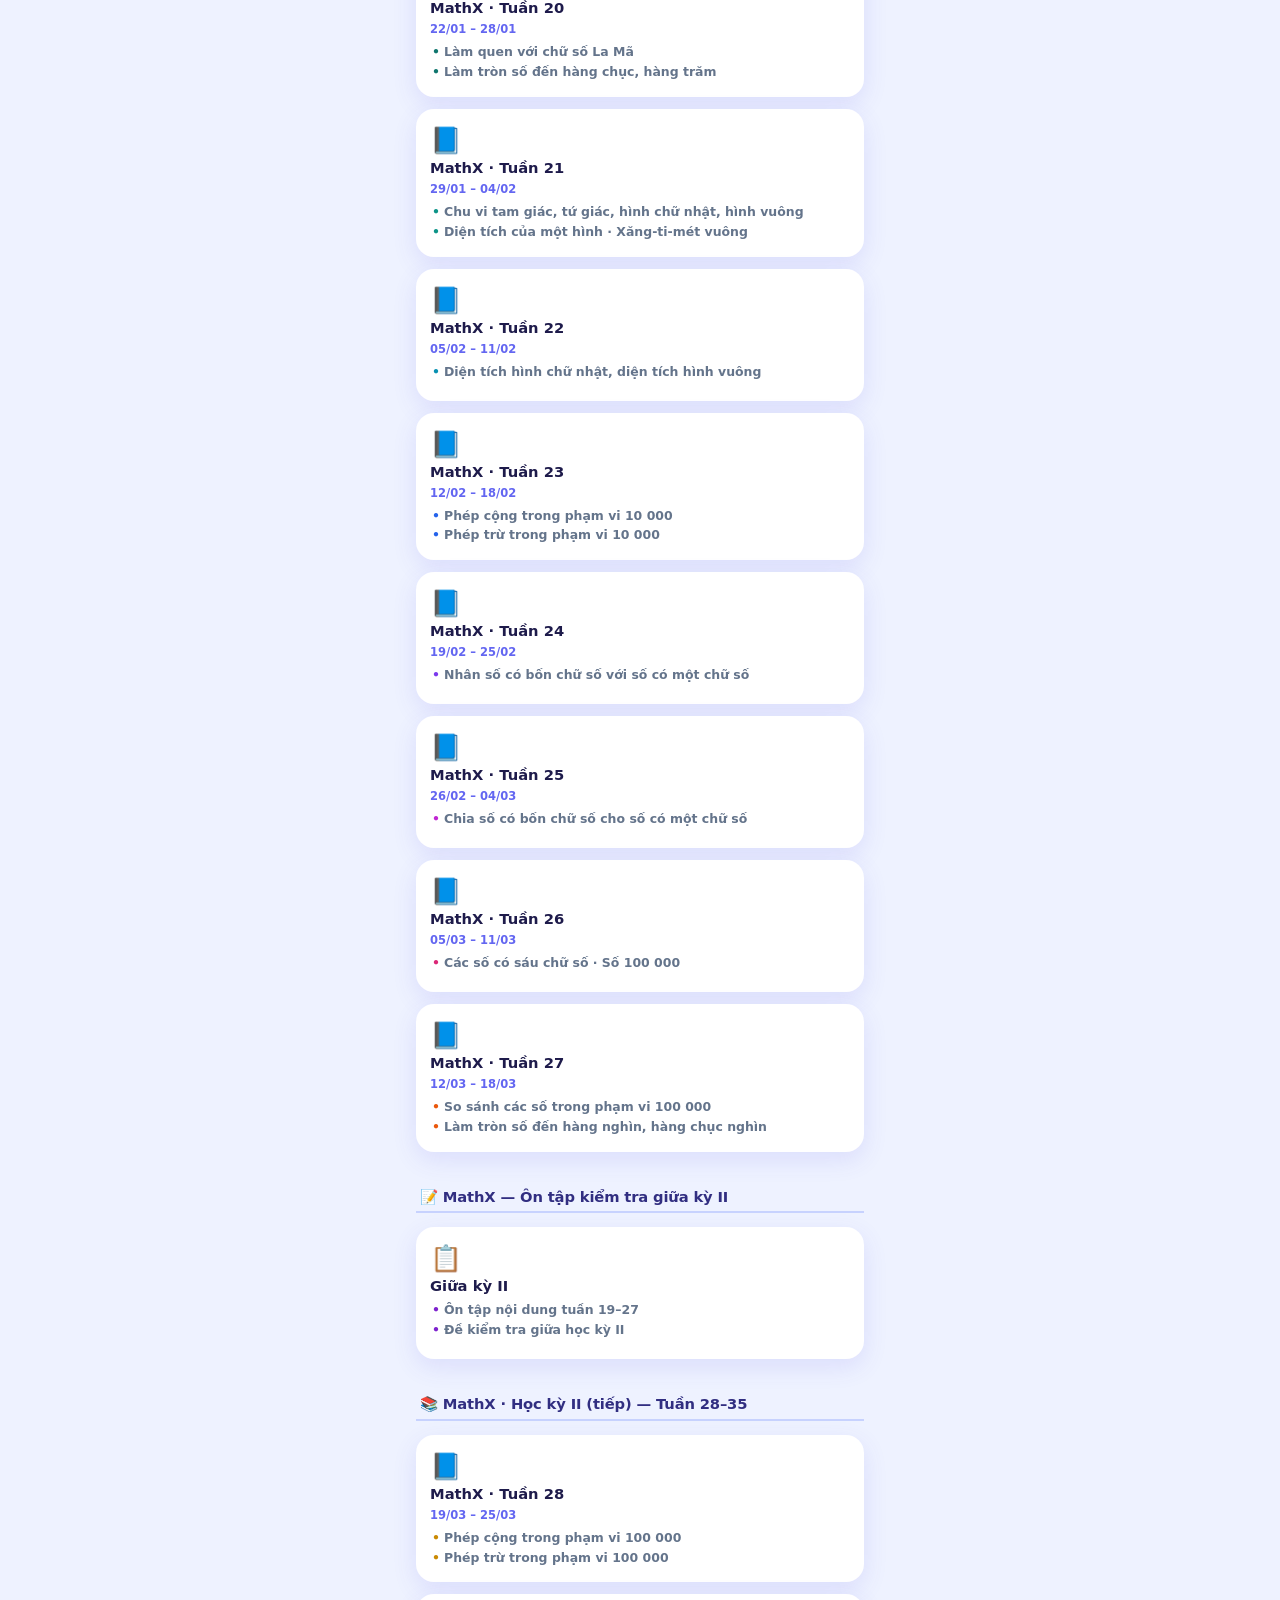
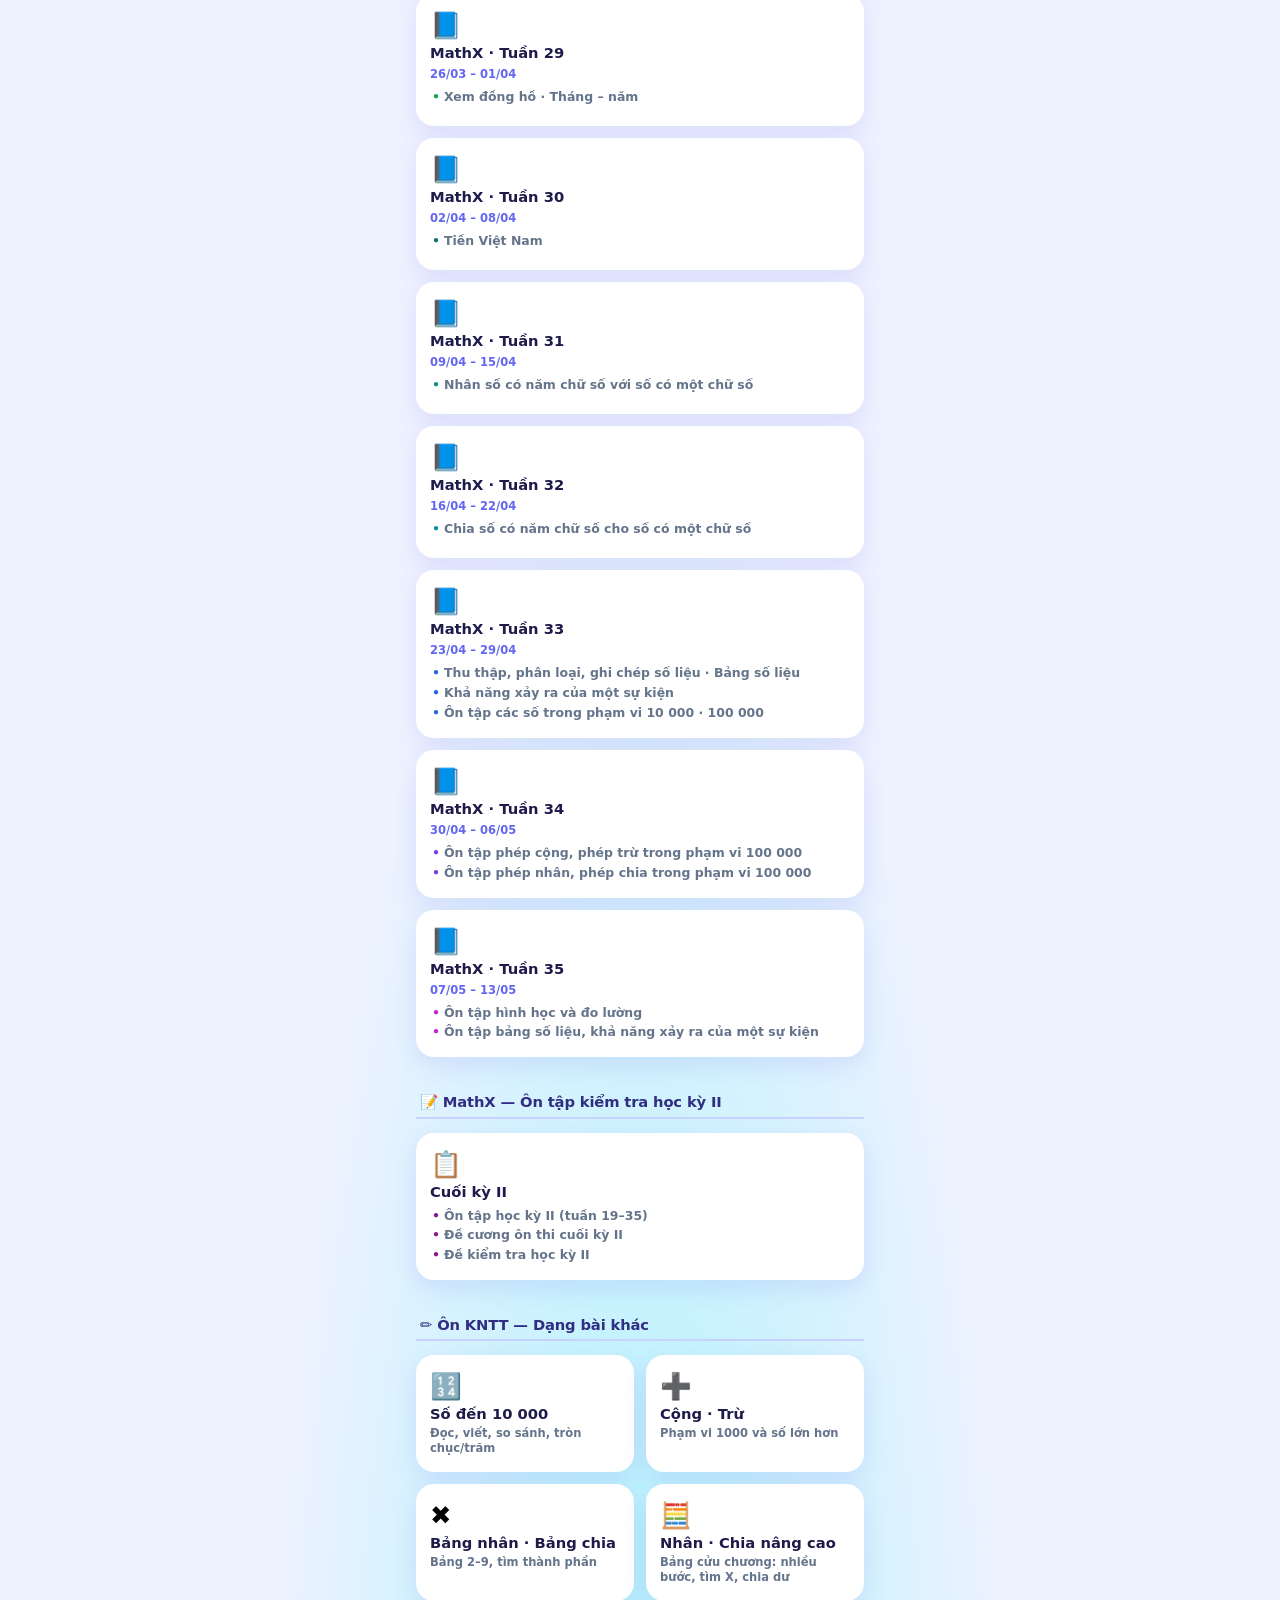
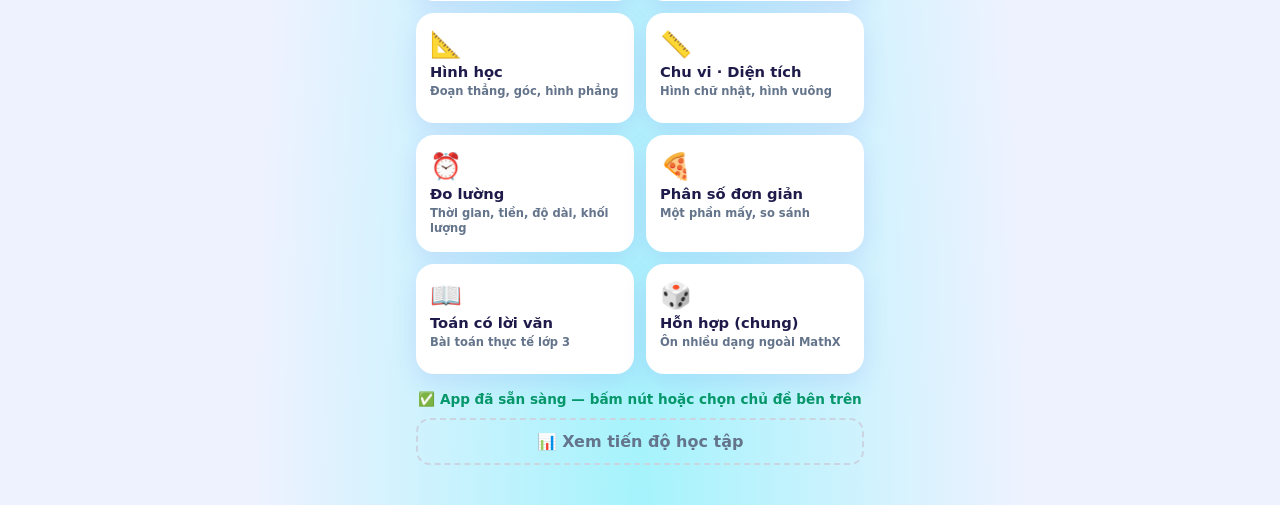
==== commit aef76cfd: "Fix tuan 20: cau chu so La Ma luon co dap an dung trong lua chon Truoc day shuffle roi slice(0, 4) c" ====
--- a/ToanLop3.html
+++ b/ToanLop3.html
@@ -8573,9 +8573,14 @@
       week: week,
       text: "Số " + pair[0] + " viết bằng chữ số La Mã là:",
       type: "mc",
-      options: shuffle([pair[1], "I", "V", "X", "XII", "IV"]).filter(function (v, i, a) {
-        return a.indexOf(v) === i;
-      }).slice(0, 4),
+      options: shuffle(
+        shuffle(["I", "V", "X", "XII", "IV", "VI", "IX"])
+          .filter(function (v) {
+            return v !== pair[1];
+          })
+          .slice(0, 3)
+          .concat([pair[1]])
+      ),
       answer: pair[1],
       explain: pair[0] + " = " + pair[1],
     });
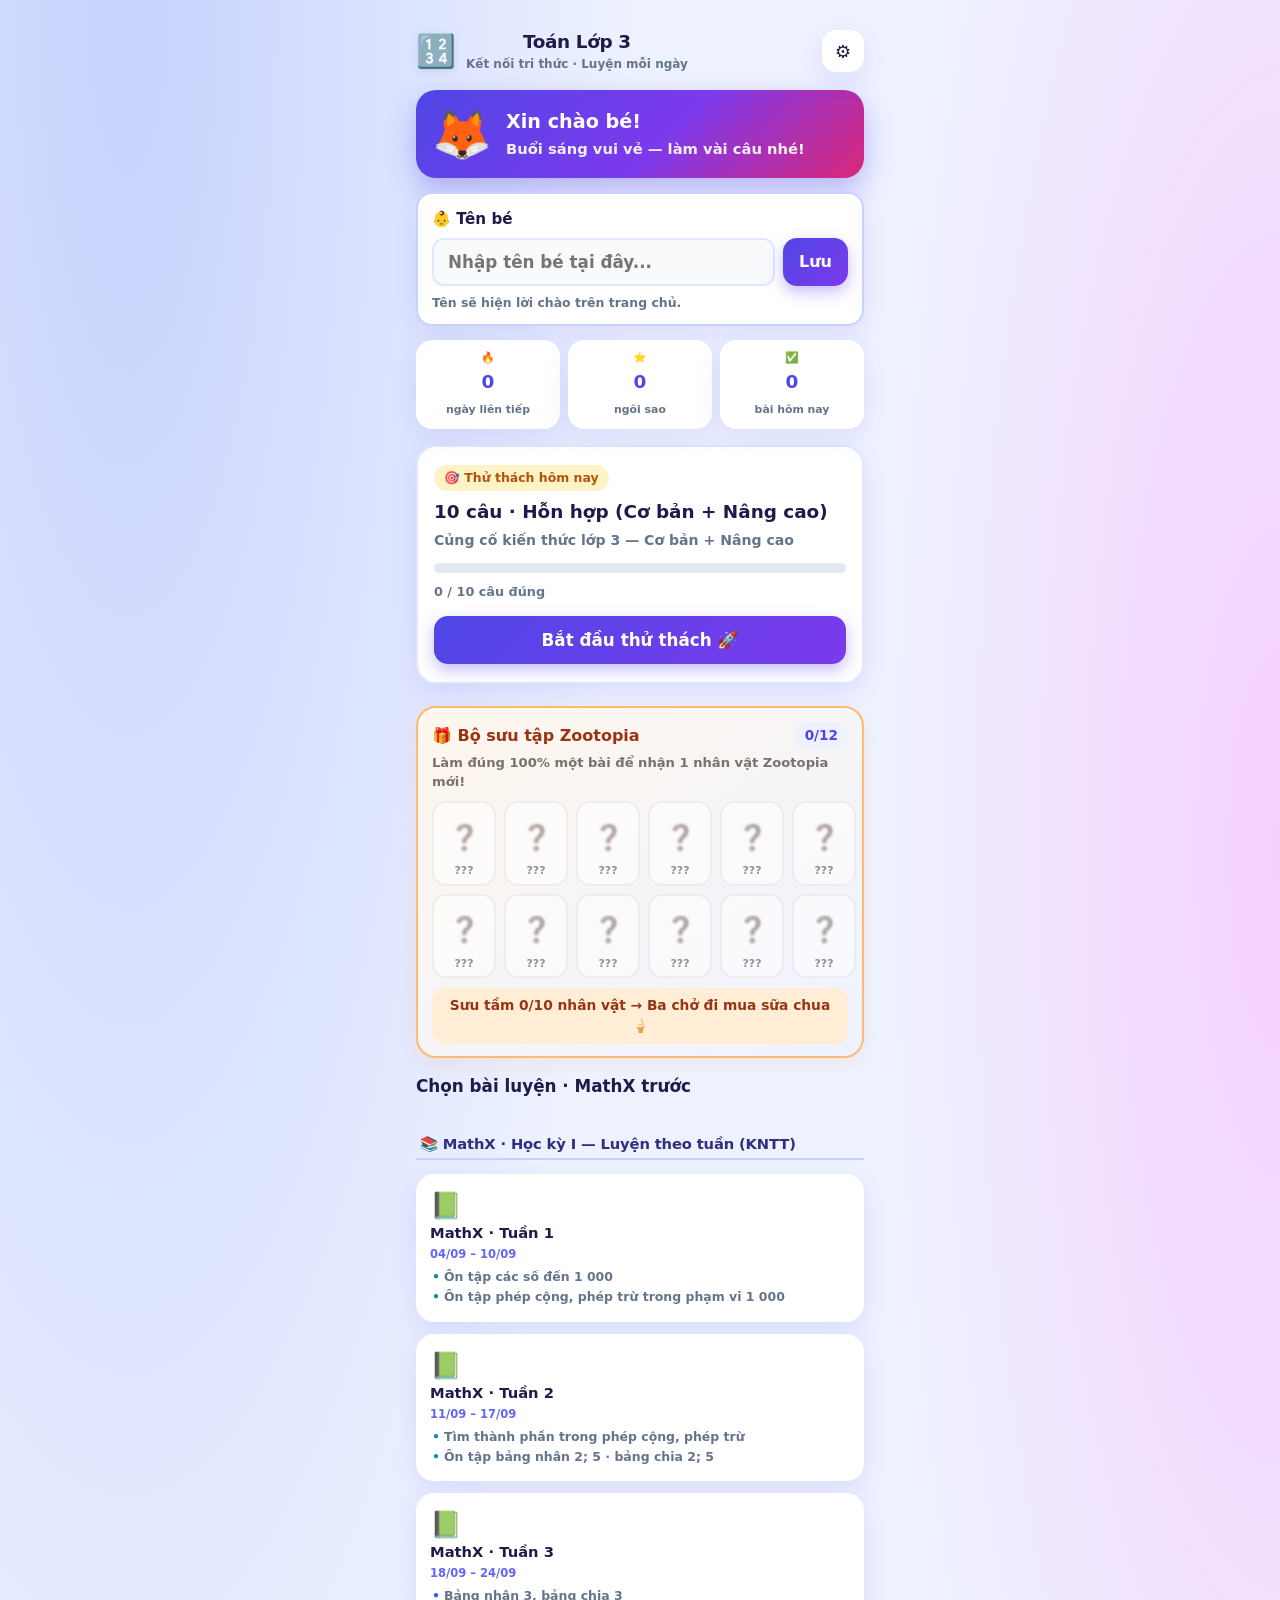
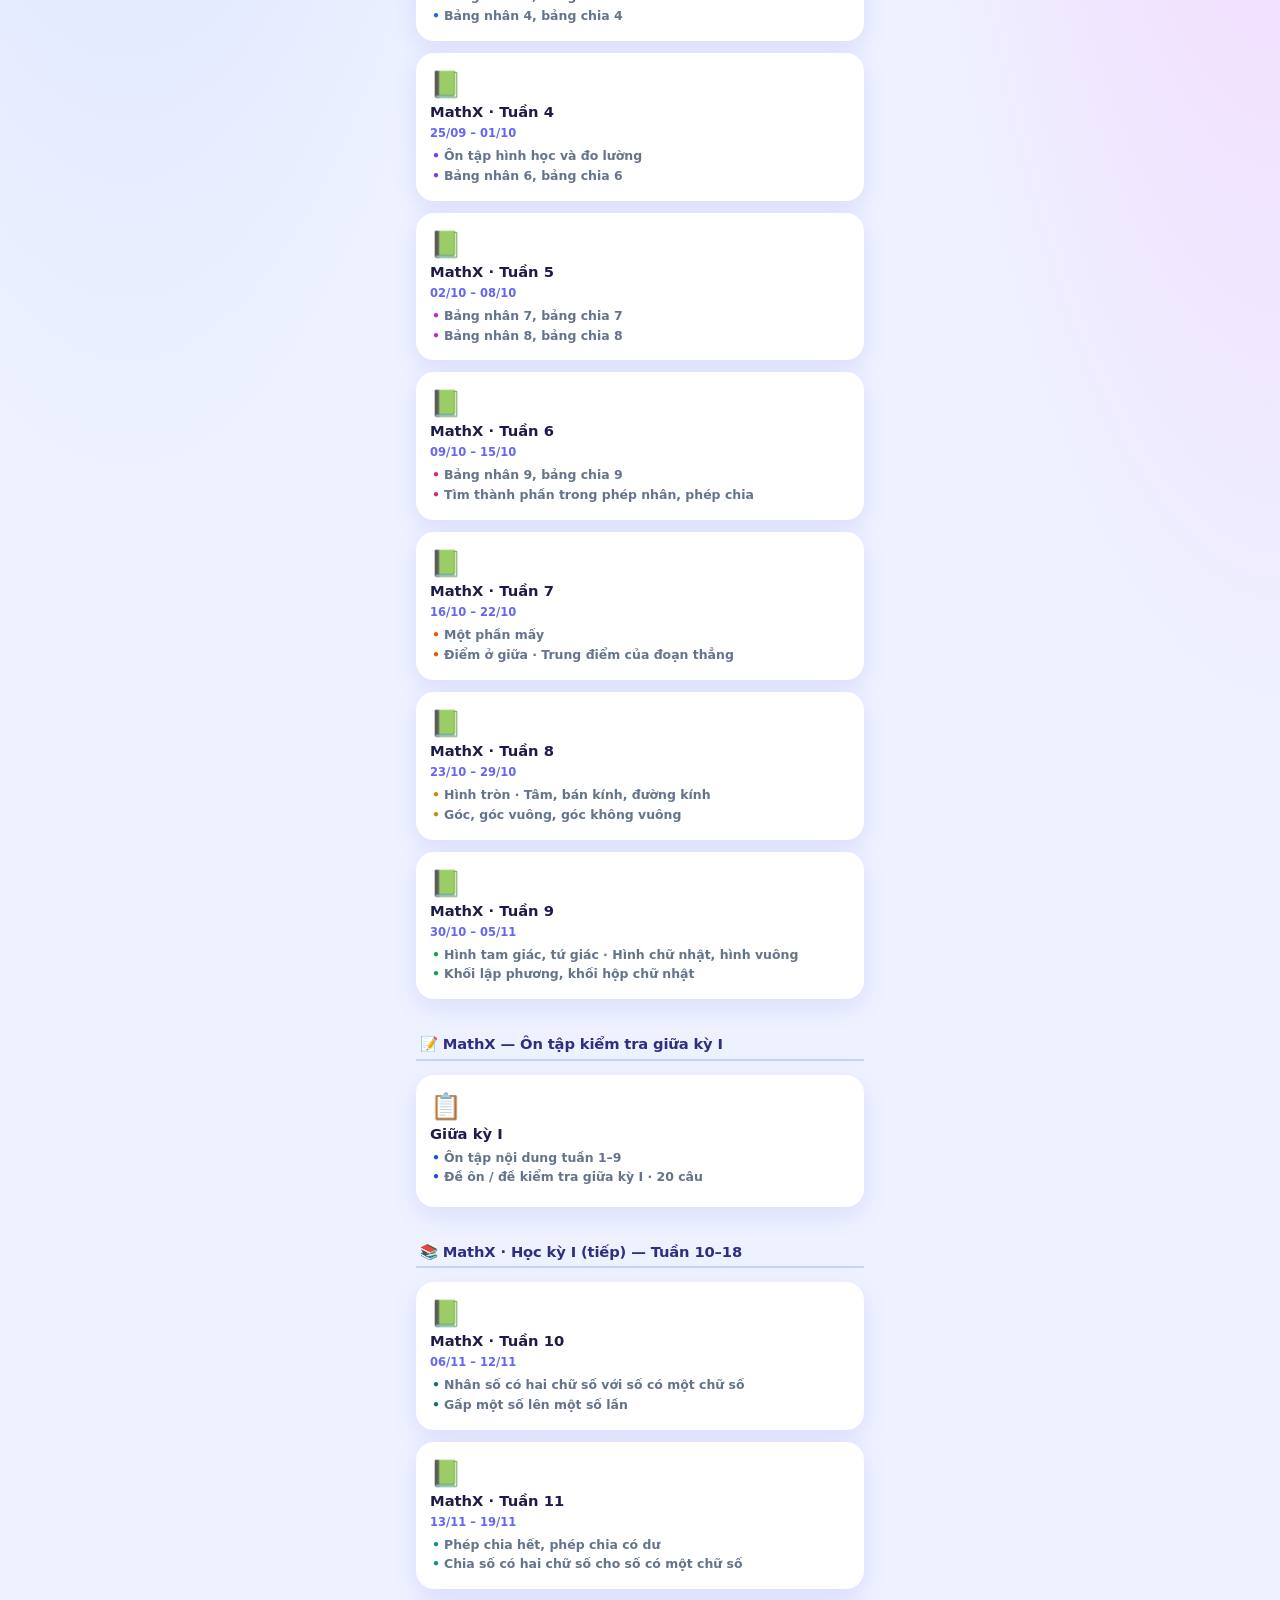
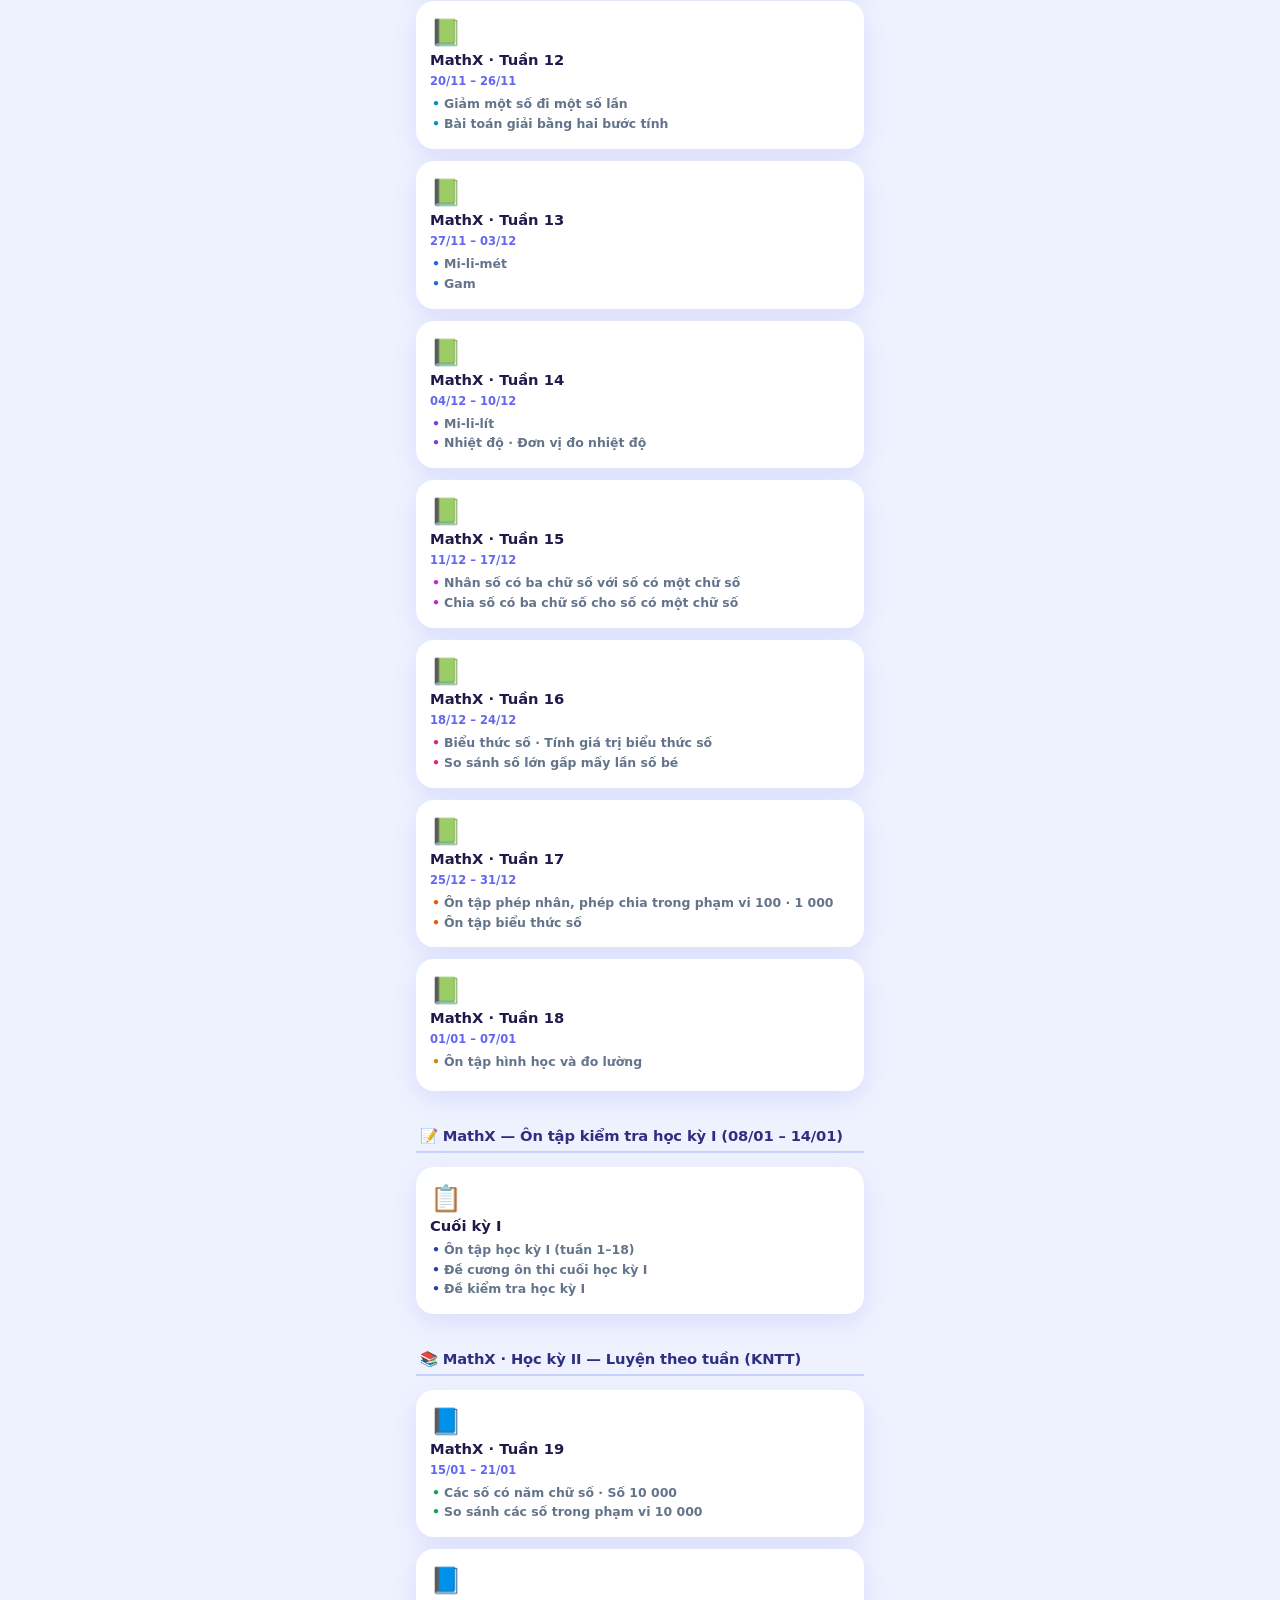
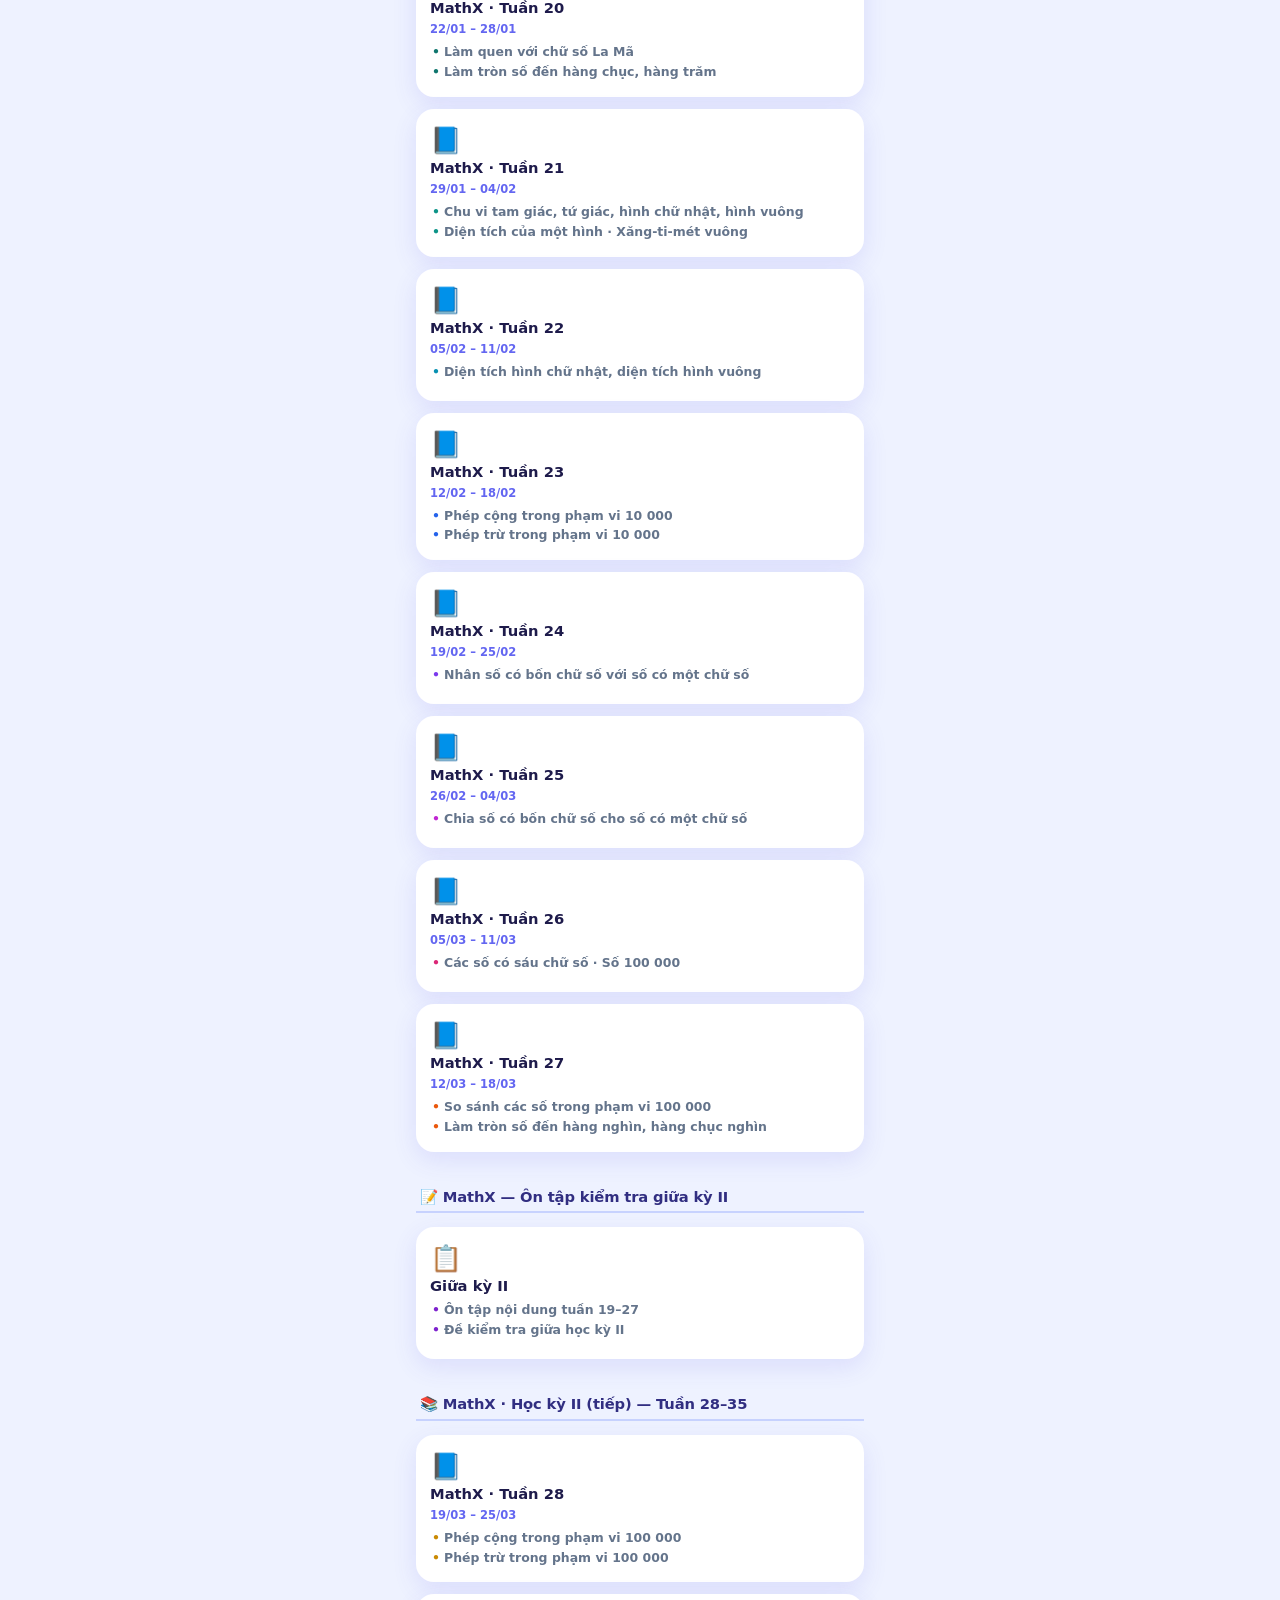
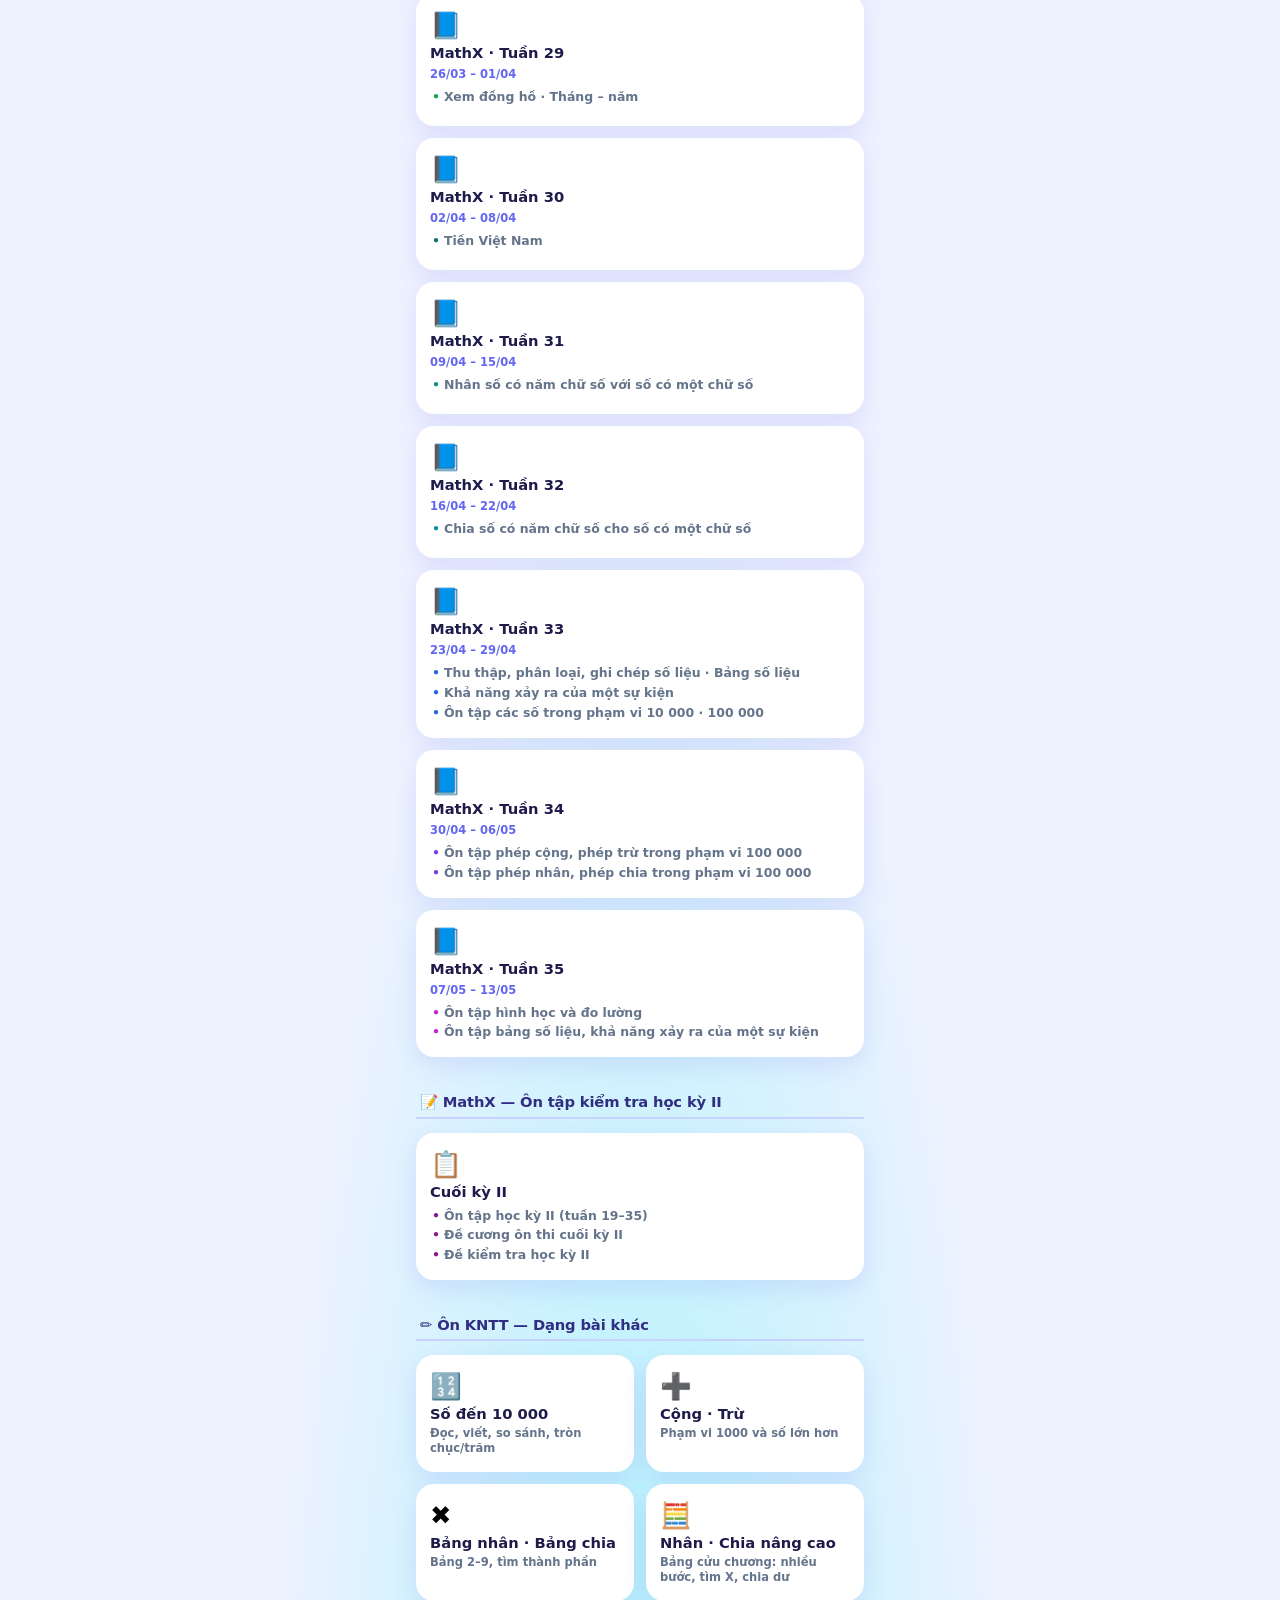
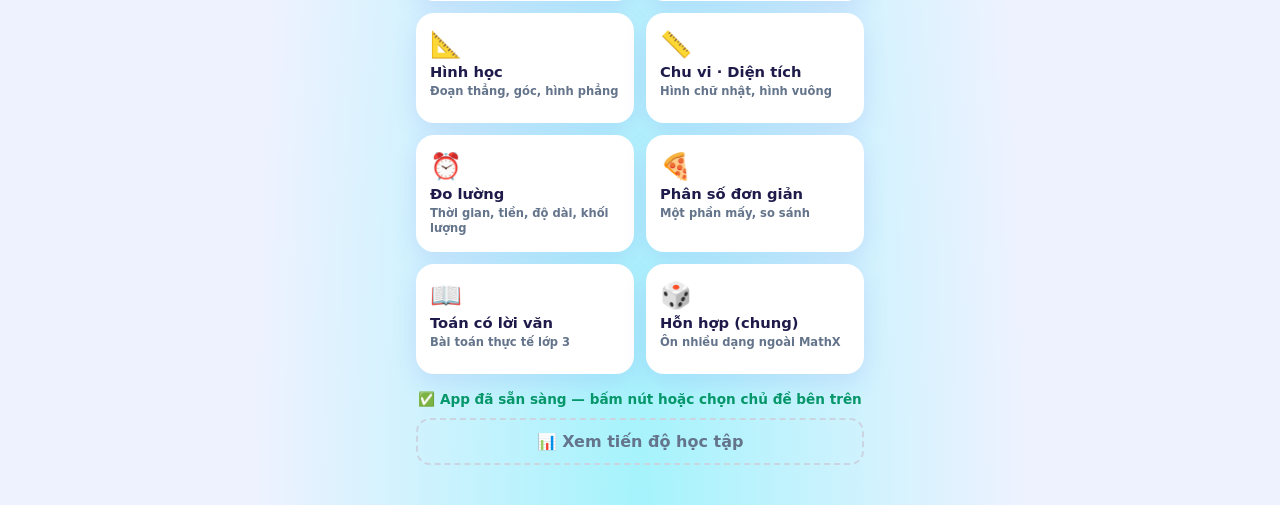
==== commit 1fc62566: "Tuan 20: bo sung dang lam tron so den hang tram, hang nghin - Them genLamTronTram/genLamTronNghin (d" ====
--- a/ToanLop3.html
+++ b/ToanLop3.html
@@ -8537,53 +8537,322 @@
     });
   }
 
+  var ROMAN_MAP = [
+    "", "I", "II", "III", "IV", "V", "VI", "VII", "VIII", "IX", "X",
+    "XI", "XII", "XIII", "XIV", "XV", "XVI", "XVII", "XVIII", "XIX", "XX", "XXI",
+  ];
+  function toRoman(n) {
+    return ROMAN_MAP[n];
+  }
+
+  /** 4 lựa chọn: đáp án đúng + 3 số La Mã nhiễu (1–21), không trùng */
+  function romanOptions(correct, near) {
+    var pool = [];
+    for (var i = 1; i <= 21; i++) {
+      if (toRoman(i) !== correct) pool.push(toRoman(i));
+    }
+    var opts = [];
+    (near || []).forEach(function (r) {
+      if (r && r !== correct && opts.indexOf(r) < 0 && pool.indexOf(r) >= 0) opts.push(r);
+    });
+    opts = shuffle(opts).slice(0, 3);
+    shuffle(pool).forEach(function (r) {
+      if (opts.length < 3 && opts.indexOf(r) < 0) opts.push(r);
+    });
+    return shuffle(opts.concat([correct]));
+  }
+
   function genLaMa(week, level) {
-    var map = [
-      [1, "I"],
-      [2, "II"],
-      [3, "III"],
-      [4, "IV"],
-      [5, "V"],
-      [6, "VI"],
-      [7, "VII"],
-      [8, "VIII"],
-      [9, "IX"],
-      [10, "X"],
-      [11, "XI"],
-      [12, "XII"],
-      [20, "XX"],
-      [21, "XXI"],
-    ];
-    var pair = pick(map);
-    if (Math.random() < 0.5) {
+    var kind = rand(1, level === "advanced" ? 7 : 6);
+    var n, r;
+    // 1) Số → chữ số La Mã
+    if (kind === 1) {
+      n = rand(1, 21);
+      r = toRoman(n);
       return q({
         topicId: tid(week),
         level: level,
         week: week,
-        text: "Chữ số La Mã " + pair[1] + " bằng số nào?",
+        text: "Số " + n + " viết bằng chữ số La Mã là:",
         type: "mc",
-        options: numMc(pair[0], 4),
-        answer: pair[0],
-        explain: pair[1] + " = " + pair[0],
+        options: romanOptions(r, [toRoman(n - 1), toRoman(n + 1), toRoman(n + 5)]),
+        answer: r,
+        explain: n + " = " + r,
+      });
+    }
+    // 2) Chữ số La Mã → số
+    if (kind === 2) {
+      n = rand(1, 21);
+      r = toRoman(n);
+      return q({
+        topicId: tid(week),
+        level: level,
+        week: week,
+        text: "Chữ số La Mã " + r + " bằng số nào?",
+        type: "mc",
+        options: numMc(n, 4),
+        answer: n,
+        explain: r + " = " + n,
+      });
+    }
+    // 3) Số La Mã liền sau
+    if (kind === 3) {
+      n = rand(1, 20);
+      r = toRoman(n + 1);
+      return q({
+        topicId: tid(week),
+        level: level,
+        week: week,
+        text: "Số La Mã liền sau " + toRoman(n) + " là:",
+        type: "mc",
+        options: romanOptions(r, [toRoman(n), toRoman(n + 2), toRoman(n - 1)]),
+        answer: r,
+        explain: toRoman(n) + " = " + n + ", số liền sau là " + (n + 1) + " = " + r,
+      });
+    }
+    // 4) Số La Mã liền trước
+    if (kind === 4) {
+      n = rand(2, 21);
+      r = toRoman(n - 1);
+      return q({
+        topicId: tid(week),
+        level: level,
+        week: week,
+        text: "Số La Mã liền trước " + toRoman(n) + " là:",
+        type: "mc",
+        options: romanOptions(r, [toRoman(n), toRoman(n - 2), toRoman(n + 1)]),
+        answer: r,
+        explain: toRoman(n) + " = " + n + ", số liền trước là " + (n - 1) + " = " + r,
+      });
+    }
+    // 5) Đồng hồ ghi số La Mã
+    if (kind === 5) {
+      n = rand(1, 12);
+      r = toRoman(n);
+      return q({
+        topicId: tid(week),
+        level: level,
+        week: week,
+        text:
+          "Trên mặt đồng hồ ghi số La Mã, kim giờ chỉ vào số " +
+          r + ", kim phút chỉ vào số XII. Đồng hồ chỉ mấy giờ?",
+        type: "mc",
+        options: numMc(n, 3).map(function (v) {
+          return v + " giờ";
+        }),
+        answer: n + " giờ",
+        explain: r + " = " + n + ", kim phút chỉ XII nên là " + n + " giờ đúng.",
+      });
+    }
+    // 6) Số lớn nhất / bé nhất trong 3 số La Mã
+    if (kind === 6) {
+      var nums = [];
+      while (nums.length < 3) {
+        var v = rand(1, 21);
+        if (nums.indexOf(v) < 0) nums.push(v);
+      }
+      var big = Math.random() < 0.5;
+      var target = big ? Math.max.apply(null, nums) : Math.min.apply(null, nums);
+      var names = nums.map(toRoman);
+      return q({
+        topicId: tid(week),
+        level: level,
+        week: week,
+        text: "Trong các số La Mã " + names.join(", ") + ", số nào " + (big ? "lớn nhất?" : "bé nhất?"),
+        type: "mc",
+        options: shuffle(names),
+        answer: toRoman(target),
+        explain: names.map(function (x, i) { return x + " = " + nums[i]; }).join("; ") + ". Số " + (big ? "lớn" : "bé") + " nhất là " + toRoman(target) + ".",
+      });
+    }
+    // 7) Nâng cao: cộng / trừ số La Mã (kết quả 1–21)
+    var a = rand(1, 12);
+    var b = rand(1, 21 - a);
+    var plus = Math.random() < 0.6;
+    var res;
+    var txt;
+    if (plus) {
+      res = a + b;
+      txt = toRoman(a) + " + " + toRoman(b) + " = ? (viết kết quả bằng chữ số La Mã)";
+    } else {
+      var big2 = rand(a + 1, 21);
+      res = big2 - a;
+      txt = toRoman(big2) + " − " + toRoman(a) + " = ? (viết kết quả bằng chữ số La Mã)";
+      return q({
+        topicId: tid(week),
+        level: level,
+        week: week,
+        text: txt,
+        type: "mc",
+        options: romanOptions(toRoman(res), [toRoman(res + 1), toRoman(res - 1), toRoman(big2)]),
+        answer: toRoman(res),
+        explain: big2 + " − " + a + " = " + res + " = " + toRoman(res),
       });
     }
     return q({
       topicId: tid(week),
       level: level,
       week: week,
-      text: "Số " + pair[0] + " viết bằng chữ số La Mã là:",
+      text: txt,
       type: "mc",
-      options: shuffle(
-        shuffle(["I", "V", "X", "XII", "IV", "VI", "IX"])
-          .filter(function (v) {
-            return v !== pair[1];
-          })
-          .slice(0, 3)
-          .concat([pair[1]])
-      ),
-      answer: pair[1],
-      explain: pair[0] + " = " + pair[1],
-    });
+      options: romanOptions(toRoman(res), [toRoman(res + 1), toRoman(res - 1), toRoman(a)]),
+      answer: toRoman(res),
+      explain: a + " + " + b + " = " + res + " = " + toRoman(res),
+    });
+  }
+
+  /** Làm tròn số tự nhiên tới bội của unit (5 trở lên làm tròn lên) */
+  function roundTo(n, unit) {
+    return Math.floor((n + unit / 2) / unit) * unit;
+  }
+
+  /** 4 lựa chọn cho câu làm tròn: đáp án, hướng làm tròn ngược lại, và các bội lân cận */
+  function roundOptions(n, unit) {
+    var ans = roundTo(n, unit);
+    var lo = Math.floor(n / unit) * unit;
+    var hi = lo + unit;
+    var opts = [ans, ans === lo ? hi : lo];
+    [lo - unit, hi + unit, hi + 2 * unit].forEach(function (v) {
+      if (opts.length < 4 && v > 0 && opts.indexOf(v) < 0) opts.push(v);
+    });
+    return shuffle(opts.map(String));
+  }
+
+  var ROUND_CONTEXTS = [
+    ["Một cửa hàng có", "quyển vở"],
+    ["Trường em có", "học sinh"],
+    ["Thư viện có", "quyển sách"],
+    ["Một nhà máy sản xuất được", "chiếc bút"],
+    ["Một xe tải chở", "ki-lô-gam gạo"],
+    ["Bác nông dân thu hoạch được", "quả cam"],
+    ["Sân vận động có", "khán giả"],
+    ["Một siêu thị bán được", "chai nước"],
+    ["Một trang trại nuôi", "con gà"],
+    ["Một cuốn truyện dày", "trang"],
+  ];
+
+  /** Làm tròn đến hàng trăm (unit = 100) hoặc hàng nghìn (unit = 1000) */
+  function genRound(week, level, unit) {
+    var isThou = unit === 1000;
+    var unitName = isThou ? "hàng nghìn" : "hàng trăm";
+    var lookName = isThou ? "hàng trăm" : "hàng chục";
+    var adv = level === "advanced";
+    function randN(noTie) {
+      var lo = isThou ? 1001 : adv ? 1001 : 101;
+      var hi = isThou ? (adv ? 9999 : 9499) : adv ? 9999 : 999;
+      var n;
+      do {
+        n = rand(lo, hi);
+      } while (n % unit === 0 || (noTie && n % unit === unit / 2));
+      return n;
+    }
+    function steps(n) {
+      var d = Math.floor(n / (unit / 10)) % 10;
+      var r = roundTo(n, unit);
+      return [
+        "Nhìn chữ số " + lookName + " của " + n + " là " + d + ".",
+        d >= 5
+          ? d + " ≥ 5 nên làm tròn lên: " + n + " ≈ " + r + "."
+          : d + " < 5 nên làm tròn xuống: " + n + " ≈ " + r + ".",
+      ];
+    }
+    var kind = rand(1, adv ? 5 : 4);
+    var n, r;
+    // 1) Làm tròn trực tiếp
+    if (kind === 1) {
+      n = randN(false);
+      r = roundTo(n, unit);
+      return q({
+        topicId: tid(week),
+        level: level,
+        week: week,
+        text: "Làm tròn " + n + " đến " + unitName + ":",
+        type: "mc",
+        options: roundOptions(n, unit),
+        answer: r,
+        explainSteps: steps(n),
+      });
+    }
+    // 2) Bài toán có lời văn
+    if (kind === 2) {
+      n = randN(false);
+      r = roundTo(n, unit);
+      var c = pick(ROUND_CONTEXTS);
+      return q({
+        topicId: tid(week),
+        level: level,
+        week: week,
+        text:
+          c[0] + " " + n + " " + c[1] + ". Làm tròn số " + n + " đến " + unitName +
+          ", ta được khoảng bao nhiêu " + c[1] + "?",
+        type: "mc",
+        options: roundOptions(n, unit),
+        answer: r,
+        explainSteps: steps(n),
+      });
+    }
+    // 3) Tìm số làm tròn ra kết quả cho trước
+    if (kind === 3) {
+      var R = (isThou ? rand(2, 9) : rand(2, 90)) * unit;
+      var inRange = R - unit / 2 + rand(0, unit - 1);
+      var opts = [inRange];
+      var g = 0;
+      while (opts.length < 4 && g++ < 200) {
+        var off = rand(unit / 2, unit * 3 / 2);
+        var v = Math.random() < 0.5 ? R + off : R - off;
+        if (v > 0 && roundTo(v, unit) !== R && opts.indexOf(v) < 0) opts.push(v);
+      }
+      return q({
+        topicId: tid(week),
+        level: level,
+        week: week,
+        text: "Số nào sau đây khi làm tròn đến " + unitName + " được " + R + "?",
+        type: "mc",
+        options: shuffle(opts.map(String)),
+        answer: inRange,
+        explain: inRange + " làm tròn đến " + unitName + " được " + R + ".",
+      });
+    }
+    // 4) Số tròn gần nhất
+    if (kind === 4) {
+      n = randN(true);
+      r = roundTo(n, unit);
+      return q({
+        topicId: tid(week),
+        level: level,
+        week: week,
+        text: "Số tròn " + (isThou ? "nghìn" : "trăm") + " gần nhất với " + n + " là:",
+        type: "mc",
+        options: roundOptions(n, unit),
+        answer: r,
+        explainSteps: steps(n),
+      });
+    }
+    // 5) Nâng cao: làm tròn hai số rồi cộng
+    var n1 = randN(false);
+    var n2 = randN(false);
+    var sum = roundTo(n1, unit) + roundTo(n2, unit);
+    return q({
+      topicId: tid(week),
+      level: level,
+      week: week,
+      text: "Làm tròn " + n1 + " và " + n2 + " đến " + unitName + " rồi tính tổng hai số đã làm tròn.",
+      type: "mc",
+      options: shuffle([sum, sum + unit, sum - unit, sum + 2 * unit].map(String)),
+      answer: sum,
+      explainSteps: [
+        n1 + " ≈ " + roundTo(n1, unit) + "; " + n2 + " ≈ " + roundTo(n2, unit) + ".",
+        roundTo(n1, unit) + " + " + roundTo(n2, unit) + " = " + sum + ".",
+      ],
+    });
+  }
+
+  function genLamTronTram(week, level) {
+    return genRound(week, level, 100);
+  }
+
+  function genLamTronNghin(week, level) {
+    return genRound(week, level, 1000);
   }
 
   function genLamTron(week, level) {
@@ -8916,7 +9185,7 @@
       ],
       18: [genHinhPhangKhoi, genChuVi, genTrungDiem, genGoc, genHinhTron, genMmGam],
       19: [genSo10000],
-      20: [genLaMa, genLamTron],
+      20: [genLaMa, genLamTronTram, genLamTronNghin, genLamTron],
       21: [genChuVi, genDienTich],
       22: [genDienTich],
       23: [genCongTru10000],
